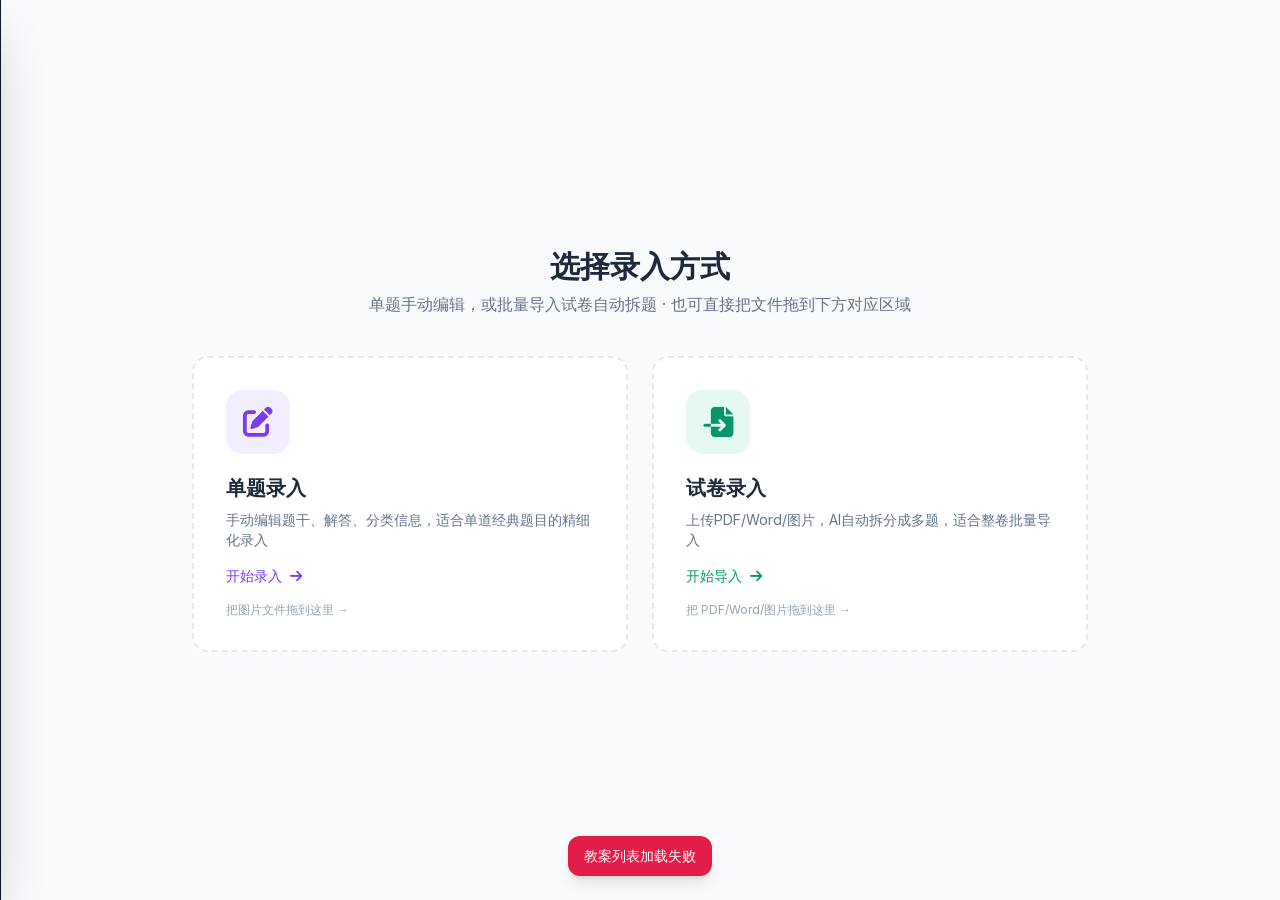
==== static/index.html @ 38f22ccc "feat(讲义): 多节合并讲义——勾选多个小节串成一本，预览与 PDF 同一口径 一节一讲义不够用：整章要印一本发下去。preview/export 载荷新增 sections （按勾选顺序串联），" ====
<!DOCTYPE html>
<html lang="zh-CN">
<head>
    <meta charset="UTF-8">
    <meta name="viewport" content="width=device-width, initial-scale=1.0">
    <title>MathBank</title>
    <link rel="icon" type="image/svg+xml" href="/favicon.svg">
    <link rel="icon" type="image/png" sizes="256x256" href="/static/favicon.png">
    <link rel="icon" type="image/x-icon" href="/favicon.ico">
    <link rel="shortcut icon" href="/favicon.ico">
    <link rel="apple-touch-icon" sizes="180x180" href="/apple-touch-icon.png">
    <link rel="mask-icon" href="/favicon.svg" color="#F59E0B">
    
    <!-- Tailwind CSS -->
    <script src="/static/lib/tailwind/tailwind.min.js"></script>
    <script>
        // Prevent theme and workspace flash
        (function() {
            const savedTheme = localStorage.getItem('theme-color') || 'violet';
            const savedDarkMode = localStorage.getItem('dark-mode') === 'true';
            document.documentElement.classList.add(`theme-${savedTheme}`);
            if (savedDarkMode) {
                document.documentElement.classList.add('dark');
            }

            try {
                var curId = window.__serverInstanceId || '';
                var savedId = localStorage.getItem('mathbank_server_instance_id') || '';
                var savedWs = localStorage.getItem('mathbank_active_workspace') || 'bank';
                if (curId && savedId === curId && savedWs === 'paper') {
                    document.documentElement.classList.add('init-ws-paper');
                    window.__initWsIsPaper = true;
                }
            } catch(e) {}
        })();

        tailwind.config = {
            theme: {
                extend: {
                    colors: {
                        brand: {
                            50: 'rgba(var(--brand-50-rgb), <alpha-value>)',
                            100: 'rgba(var(--brand-100-rgb), <alpha-value>)',
                            200: 'rgba(var(--brand-200-rgb), <alpha-value>)',
                            400: 'rgba(var(--brand-400-rgb), <alpha-value>)',
                            500: 'rgba(var(--brand-500-rgb), <alpha-value>)',
                            600: 'rgba(var(--brand-600-rgb), <alpha-value>)',
                            700: 'rgba(var(--brand-700-rgb), <alpha-value>)',
                            900: 'rgba(var(--brand-900-rgb), <alpha-value>)',
                        }
                    },
                    fontFamily: {
                        sans: [
                            'Inter', 'Outfit',
                            '-apple-system', 'BlinkMacSystemFont', '"SF Pro Text"', '"PingFang SC"', '"Hiragino Sans GB"',
                            '"Segoe UI"', '"Microsoft YaHei"', '"微软雅黑"',
                            'Roboto', 'Helvetica Neue', 'Arial', 'sans-serif'
                        ],
                    }
                }
            }
        }
    </script>
    
    <!-- FontAwesome Icons -->
    <link rel="stylesheet" href="/static/lib/font-awesome/css/all.min.css">
    
    <!-- KaTeX CSS & JS -->
    <link rel="stylesheet" href="/static/lib/katex/katex.min.css">
    <script src="/static/lib/katex/katex.min.js"></script>
    <script src="/static/lib/katex/contrib/auto-render.min.js"></script>
    
    <!-- Marked.js for Markdown -->
    <script src="/static/lib/marked/marked.min.js"></script>
    <!-- DOMPurify for XSS Protection -->
    <script src="/static/lib/dompurify/purify.min.js"></script>

    <link rel="stylesheet" href="/static/css/app.css">
</head>
<body class="h-screen overflow-hidden text-slate-800 font-sans antialiased flex flex-col">

<!-- 悬浮 Logo：不随导航栏隐藏，半透明悬浮在左上角 -->
<div id="navHoverHotzone"></div>
<div id="floatingLogo" onclick="toggleGlobalNav()" title="点击折叠/展开导航栏" class="fixed top-3 left-3 z-[60] cursor-pointer px-3 py-1.5 rounded-lg text-white font-bold text-sm tracking-wide select-none" style="background: rgba(15,23,42,0.85); backdrop-filter: blur(8px); box-shadow: 0 2px 8px rgba(0,0,0,0.2);">MT-Blaze</div>

<!-- 左侧导航栏 -->
<div id="globalNav" class="fixed left-0 top-0 h-full bg-slate-900 dark:bg-slate-950 flex flex-col z-50 border-r border-slate-800">
    <!-- Logo 占位（悬浮按钮始终在，这里留空避免内容顶上去） -->
    <div class="nav-header p-2.5 border-b border-slate-800 flex items-center">
        <div class="text-white font-bold text-sm tracking-wide select-none opacity-0">MT-Blaze</div>
    </div>

    <!-- 工作台 -->
    <div class="px-3 py-3 flex-1 overflow-y-auto">
        <div class="section-label text-[10px] uppercase tracking-wider px-2 mb-2 font-semibold">工作台</div>
        <button onclick="selectWorkspace('bankList', '本地题库')" id="nav-bankList" title="本地题库" class="nav-item nav-link w-full flex items-center gap-3 px-3 py-2.5 rounded-lg text-sm text-slate-300 hover:bg-slate-800 hover:text-white transition-colors mb-1">
            <i class="fa-solid fa-database w-5 text-center"></i><span class="nav-label">本地题库</span>
        </button>
        <button onclick="selectWorkspace('entry', '录题')" id="nav-entry" title="录题" class="nav-item nav-link w-full flex items-center gap-3 px-3 py-2.5 rounded-lg text-sm text-slate-300 hover:bg-slate-800 hover:text-white transition-colors mb-1">
            <i class="fa-solid fa-pen-to-square w-5 text-center"></i><span class="nav-label">录题</span>
        </button>
        <button onclick="selectWorkspace('drafts', '草稿箱')" id="nav-drafts" title="草稿箱" class="nav-item nav-link w-full flex items-center gap-3 px-3 py-2.5 rounded-lg text-sm text-slate-300 hover:bg-slate-800 hover:text-white transition-colors mb-1">
            <i class="fa-solid fa-box-archive w-5 text-center"></i><span class="nav-label">草稿箱</span>
        </button>
        <button onclick="selectWorkspace('paper', '组卷排版工作台')" id="nav-paper" title="组卷排版" class="nav-item nav-link w-full flex items-center gap-3 px-3 py-2.5 rounded-lg text-sm text-slate-300 hover:bg-slate-800 hover:text-white transition-colors mb-1">
            <i class="fa-solid fa-file-lines w-5 text-center"></i><span class="nav-label">组卷排版</span>
        </button>
        <button onclick="selectWorkspace('lesson', '教案管理工作台')" id="nav-lesson" title="教案管理" class="nav-item nav-link w-full flex items-center gap-3 px-3 py-2.5 rounded-lg text-sm text-slate-300 hover:bg-slate-800 hover:text-white transition-colors mb-1">
            <i class="fa-solid fa-book-open w-5 text-center"></i><span class="nav-label">教案管理</span>
        </button>
        <button onclick="selectWorkspace('lecture', '讲义工作台')" id="nav-lecture" title="讲义" class="nav-item nav-link w-full flex items-center gap-3 px-3 py-2.5 rounded-lg text-sm text-slate-300 hover:bg-slate-800 hover:text-white transition-colors mb-1">
            <i class="fa-solid fa-chalkboard-user w-5 text-center"></i><span class="nav-label">讲义</span>
        </button>

        <div class="section-label text-[10px] uppercase tracking-wider px-2 mb-2 mt-4 font-semibold">工具</div>
        <button onclick="openStatsModal()" title="数据统计" class="nav-link w-full flex items-center gap-3 px-3 py-2.5 rounded-lg text-sm text-slate-300 hover:bg-slate-800 hover:text-white transition-colors mb-1">
            <i class="fa-solid fa-chart-pie w-5 text-center"></i><span class="nav-label">数据统计</span>
        </button>
        <button onclick="openScanDuplicatesModal()" title="全库查重" class="nav-link w-full flex items-center gap-3 px-3 py-2.5 rounded-lg text-sm text-slate-300 hover:bg-slate-800 hover:text-white transition-colors mb-1">
            <i class="fa-solid fa-copy w-5 text-center"></i><span class="nav-label">全库查重</span>
        </button>
        <button onclick="openImportBatchesModal()" title="导入批次 · 回滚" class="nav-link w-full flex items-center gap-3 px-3 py-2.5 rounded-lg text-sm text-slate-300 hover:bg-slate-800 hover:text-white transition-colors mb-1">
            <i class="fa-solid fa-clock-rotate-left w-5 text-center"></i><span class="nav-label">导入批次</span>
        </button>
        <button onclick="openBlueprintModal()" title="双向细目表 · 挑题" class="nav-link w-full flex items-center gap-3 px-3 py-2.5 rounded-lg text-sm text-slate-300 hover:bg-slate-800 hover:text-white transition-colors mb-1">
            <i class="fa-solid fa-table-list w-5 text-center"></i><span class="nav-label">细目表挑题</span>
        </button>
        <button onclick="openSettingsModal()" title="系统设置" class="nav-link w-full flex items-center gap-3 px-3 py-2.5 rounded-lg text-sm text-slate-300 hover:bg-slate-800 hover:text-white transition-colors mb-1">
            <i class="fa-solid fa-gear w-5 text-center"></i><span class="nav-label">系统设置</span>
        </button>
    </div>

    <!-- 底部：主题 + 状态 + 关闭 -->
    <div class="nav-bottom px-3 py-3 border-t border-slate-800 space-y-2">
        <!-- 解析日志：用户要求放入左侧导航栏底部红色区域 -->
        <div id="importLogPanel" class="hidden flex-col rounded-xl border border-slate-700 bg-slate-800/80 overflow-hidden">
            <button onclick="toggleImportLogPanel()" title="展开/收起解析日志" class="w-full flex items-center justify-between px-2.5 py-2 text-xs text-slate-300 hover:bg-slate-700 transition-colors">
                <span class="flex items-center gap-1.5">
                    <i class="fa-solid fa-terminal text-brand-400 text-[10px]"></i>
                    <span class="nav-label">解析日志</span>
                </span>
                <i id="importLogPanelChevron" class="fa-solid fa-chevron-up text-[9px] text-slate-500 nav-chevron transition-transform"></i>
            </button>
            <div id="importLogsConsole" class="flex-1 min-h-0 max-h-40 px-2.5 py-2 text-left font-mono text-xs text-slate-300 overflow-y-auto select-none border-t border-slate-700/50" role="log" aria-live="polite" aria-label="试卷拆解进度日志">
                <div>[SYSTEM] 准备就绪，等待上传图片...</div>
            </div>
        </div>

        <!-- 主题切换 -->
        <div class="relative">
            <button onclick="toggleNavTheme(event)" title="主题颜色" class="nav-link w-full flex items-center gap-3 px-3 py-2 rounded-lg text-xs text-slate-400 hover:bg-slate-800 hover:text-slate-200 transition-colors">
                <i class="fa-solid fa-palette w-5 text-center"></i>
                <span class="nav-label text-slate-300">主题颜色</span>
                <i class="fa-solid fa-chevron-down text-[9px] ml-auto nav-chevron"></i>
            </button>
            <div id="navThemeMenu" class="absolute left-3 right-3 bottom-full mb-1 bg-slate-900 border border-slate-600 rounded-xl shadow-xl py-1 hidden z-50">
                <button onclick="selectTheme('obsidian')" class="w-full flex items-center gap-2 px-3 py-2 text-xs text-slate-200 hover:bg-slate-700 transition-colors"><span class="w-2.5 h-2.5 rounded-full bg-[#0f172a] border border-slate-400"></span>曜石黑</button>
                <button onclick="selectTheme('violet')" class="w-full flex items-center gap-2 px-3 py-2 text-xs text-slate-200 hover:bg-slate-700 transition-colors"><span class="w-2.5 h-2.5 rounded-full bg-[#8b5cf6]"></span>罗兰紫</button>
                <button onclick="selectTheme('ocean')" class="w-full flex items-center gap-2 px-3 py-2 text-xs text-slate-200 hover:bg-slate-700 transition-colors"><span class="w-2.5 h-2.5 rounded-full bg-[#0ea5e9]"></span>深海蓝</button>
                <button onclick="selectTheme('emerald')" class="w-full flex items-center gap-2 px-3 py-2 text-xs text-slate-200 hover:bg-slate-700 transition-colors"><span class="w-2.5 h-2.5 rounded-full bg-[#10b981]"></span>翡翠绿</button>
                <button onclick="selectTheme('amber')" class="w-full flex items-center gap-2 px-3 py-2 text-xs text-slate-200 hover:bg-slate-700 transition-colors"><span class="w-2.5 h-2.5 rounded-full bg-[#f97316]"></span>日落橙</button>
                <button onclick="selectTheme('crimson')" class="w-full flex items-center gap-2 px-3 py-2 text-xs text-slate-200 hover:bg-slate-700 transition-colors"><span class="w-2.5 h-2.5 rounded-full bg-[#f43f5e]"></span>玫瑰红</button>
            </div>
        </div>
        <!-- 夜间模式 -->
        <button onclick="toggleDarkMode()" title="夜间模式" class="nav-link w-full flex items-center gap-3 px-3 py-2 rounded-lg text-xs text-slate-400 hover:bg-slate-800 hover:text-slate-200 transition-colors">
            <i class="fa-solid fa-moon w-5 text-center"></i><span class="nav-label">夜间模式</span>
        </button>
        <!-- 状态 -->
        <div class="flex items-center gap-2 px-3 py-2">
            <span class="h-2 w-2 rounded-full bg-green-500 animate-pulse"></span>
            <span class="status-text nav-label text-xs">题库就绪</span>
        </div>
        <!-- 关闭 -->
        <button onclick="confirmShutdown()" title="关闭题库" class="nav-link w-full flex items-center gap-3 px-3 py-2.5 rounded-lg text-sm text-red-400 hover:bg-red-900/30 hover:text-red-300 transition-colors">
            <i class="fa-solid fa-power-off w-5 text-center"></i><span class="nav-label">关闭题库</span>
        </button>
    </div>
</div>
<style>
    body { padding-left: 180px; transition: padding-left .2s ease; }
    body.nav-collapsed { padding-left: 0; }
    #globalNav { width: 160px; transition: width .2s ease, opacity .2s ease; }
    #globalNav.collapsed { width: 0; overflow: hidden; border-right-color: transparent; }
    /* MT-Blaze 悬浮按钮：默认隐藏，鼠标移到左上角热区才浮现 */
    #floatingLogo { opacity: 0; transition: opacity .25s ease; }
    #navHoverHotzone {
        position: fixed; left: 0; top: 0; width: 80px; height: 60px; z-index: 59;
        background: transparent;
    }
    #navHoverHotzone:hover ~ #floatingLogo,
    #floatingLogo:hover { opacity: 1; }
    /* 导航栏展开时，MT-Blaze 一直显示在左上角 */
    body:not(.nav-collapsed) #floatingLogo { opacity: 1; }

    /* 完全隐藏后贴左边缘的展开按钮 */
    #globalNavShowButton {
        position: fixed; left: 0; top: 50%; transform: translateY(-50%);
        width: 14px; height: 56px; z-index: 49;
        background: #1e293b; color: #cbd5e1;
        border: 1px solid #334155; border-left: none;
        border-radius: 0 8px 8px 0;
        display: none; align-items: center; justify-content: center;
        cursor: pointer; transition: width .15s ease, color .15s ease;
    }
    #globalNavShowButton:hover { width: 20px; color: #fff; }
    body.nav-collapsed #globalNavShowButton { display: flex; }

    #globalNav .nav-item {
        color: #cbd5e1;
    }
    #globalNav .nav-item:hover {
        color: #f1f5f9;
        background-color: rgba(255,255,255,0.08);
    }
    #globalNav .nav-item.active {
        background-color: rgba(59,130,246,0.25);
        color: white;
    }
    #globalNav .nav-item.active i {
        color: #60a5fa;
    }
    #globalNav .section-label {
        color: #64748b;
    }
    #globalNav .status-text {
        color: #94a3b8;
    }

    /* 折叠（图标栏）状态 */
    #globalNav.collapsed .brand-text,
    #globalNav.collapsed .section-label,
    #globalNav.collapsed .nav-label,
    #globalNav.collapsed .nav-chevron { display: none; }
    #globalNav.collapsed .nav-header { justify-content: center; }
    #globalNav.collapsed .nav-header > button:first-child { flex: none; }
    #globalNav.collapsed .nav-link { justify-content: center; padding-left: 0; padding-right: 0; }
    #globalNav.collapsed .nav-bottom { padding-left: .5rem; padding-right: .5rem; }
    #globalNav.collapsed #navThemeMenu { left: auto; right: 0; width: 10rem; }
</style>
<script>
    function toggleGlobalNav(){
        var nav = document.getElementById('globalNav');
        if(!nav) return;
        var collapsed = nav.classList.toggle('collapsed');
        document.body.classList.toggle('nav-collapsed', collapsed);
        var ic = document.querySelector('#globalNavToggle i');
        if(ic){ ic.className = 'fa-solid ' + (collapsed ? 'fa-angles-right' : 'fa-angles-left') + ' text-sm'; }
        try { localStorage.setItem('mb_nav_collapsed', collapsed ? '1' : '0'); } catch(e){}
        try { syncMetaFullWidth(); } catch(e2){}
    }
    (function initNav(){
        try {
            var pref = localStorage.getItem('mb_nav_collapsed');
            if(pref !== '0'){
                var nav = document.getElementById('globalNav');
                if(nav){
                    nav.classList.add('collapsed');
                    document.body.classList.add('nav-collapsed');
                    var ic = document.querySelector('#globalNavToggle i');
                    if(ic){ ic.className = 'fa-solid fa-angles-right text-sm'; }
                }
            }
        } catch(e){}
        try { syncMetaFullWidth(); } catch(e2){}
    })();
    // 元数据全宽行：按导航栏展开/收起状态动态测量，保证不与导航重叠、不溢出视口
    function syncMetaFullWidth(){
        var meta = document.querySelector('#editorSection .w-full[style*="--mb-nav-w"]');
        if(!meta) return;
        var parent = meta.parentElement;
        if(!parent) return;
        try {
            var pr = parent.getBoundingClientRect();
            var nav = document.getElementById('globalNav');
            var navW = nav ? nav.getBoundingClientRect().width : 0;
            var vw = window.innerWidth;
            meta.style.marginLeft = (navW - pr.left) + 'px';
            meta.style.width = (vw - navW) + 'px';
        } catch(e3){}
    }
    window.syncMetaFullWidth = syncMetaFullWidth;
    window.addEventListener('resize', function(){ try { window.syncMetaFullWidth && window.syncMetaFullWidth(); } catch(e4){} });
    // 默认进入录题界面
    document.addEventListener('DOMContentLoaded', function(){
        if(window.selectWorkspace){ window.selectWorkspace('entry', '录题'); }
        // 录题入口拖放支持
        setTimeout(initEntryDropzones, 100);
    });
    function initEntryDropzones(){
        var dzS = document.getElementById('dropZoneSingle');
        var dzP = document.getElementById('dropZonePaper');
        if(!dzS || !dzP) return;
        function prevent(e){ e.preventDefault(); e.stopPropagation(); }
        [dzS, dzP].forEach(function(dz, idx){
            dz.addEventListener('dragenter', function(e){ prevent(e); dz.classList.add('border-brand-500','bg-brand-50/30'); });
            dz.addEventListener('dragover', function(e){ prevent(e); });
            dz.addEventListener('dragleave', function(e){ prevent(e); dz.classList.remove('border-brand-500','bg-brand-50/30'); });
            dz.addEventListener('drop', function(e){
                prevent(e);
                dz.classList.remove('border-brand-500','bg-brand-50/30');
                var files = e.dataTransfer && e.dataTransfer.files;
                if(!files || !files.length) return;
                if(idx === 0){
                    // 单题录入：跳编辑器，把第一张图交给 OCR
                    if(window.enterSingleQuestion) window.enterSingleQuestion();
                    var imgFile = null;
                    for(var i=0;i<files.length;i++){
                        if(files[i].type.indexOf('image/')===0){ imgFile = files[i]; break; }
                    }
                    if(imgFile && typeof window.handleDroppedImageForOCR === 'function'){
                        setTimeout(function(){ window.handleDroppedImageForOCR(imgFile); }, 400);
                    }
                } else {
                    // 试卷录入：跳试卷导入界面，调 handleTexFileSelect
                    if(window.enterPaperImport) window.enterPaperImport();
                    var f = files[0];
                    setTimeout(function(){
                        if(typeof window.handleTexFileSelect === 'function'){
                            window.handleTexFileSelect(f);
                        } else if(typeof handleTexFileSelect === 'function'){
                            handleTexFileSelect(f);
                        }
                    }, 400);
                }
            });
        });
    }
</script>





    <!-- Header / Navbar - Apple Glass Style -->
    <header class="glass-panel sticky top-0 z-40 w-full h-16 flex items-center justify-between px-6 hidden">
        <div class="flex items-center space-x-3">
            <!-- 1. Absolute Top-Left Anchor: Logo & Title -->
            <div id="appLogoMark" class="h-10 w-10 rounded-xl overflow-hidden shadow-sm shrink-0 flex items-center justify-center">
                <img src="/static/favicon.png" alt="MathBank Logo" class="w-full h-full object-cover">
            </div>
            <div class="relative" id="workspaceDropdownContainer">
                <div onclick="toggleWorkspaceDropdown(event)" onkeydown="if(event.key==='Enter'||event.key===' '){event.preventDefault();toggleWorkspaceDropdown(event)}" id="workspaceDropdownBtn" role="button" tabindex="0" aria-label="切换工作台" aria-haspopup="menu" aria-expanded="false" class="group cursor-pointer rounded-xl px-2 py-1 -mx-2 hover:bg-slate-200/50 dark:hover:bg-slate-800/60 active:scale-95 transition-all" title="点击切换工作台">
                    <span class="font-semibold text-lg tracking-tight font-['Outfit'] brand-title block">MathBank</span>
                    <div class="flex items-center space-x-1 -mt-1">
                        <span id="currentWorkspaceName" class="text-sm font-medium text-slate-700 dark:text-slate-200">题库研讨工作台</span>
                        <i class="fa-solid fa-chevron-down text-[9px] text-slate-400 group-hover:text-slate-600 dark:group-hover:text-slate-300 transition-transform duration-200" id="workspaceDropdownArrow"></i>
                    </div>
                </div>
                <!-- Workspace Dropdown Menu -->
                <div id="workspaceDropdownMenu" role="menu" class="glass-dropdown absolute left-0 mt-2 w-52 py-1.5 rounded-2xl border border-slate-200/70 bg-white/95 backdrop-blur-xl shadow-xl transition-all duration-200 scale-90 opacity-0 pointer-events-none origin-top-left z-50">
                    <button onclick="selectWorkspace('bank', '题库研讨工作台')" class="glass-dropdown-item w-full px-3.5 py-2.5 text-xs text-left flex items-center justify-between font-medium rounded-xl" id="ws-btn-bank">
                        <span>题库研讨工作台</span>
                        <i class="fa-solid fa-check text-[10px] text-brand-600 dark:text-brand-500" id="ws-check-bank"></i>
                    </button>
                    <button onclick="selectWorkspace('paper', '组卷排版工作台')" class="glass-dropdown-item w-full px-3.5 py-2.5 text-xs text-left flex items-center justify-between rounded-xl" id="ws-btn-paper">
                        <span>组卷排版工作台</span>
                        <i class="fa-solid fa-check text-[10px] text-brand-600 dark:text-brand-500 hidden" id="ws-check-paper"></i>
                    </button>
                    <button onclick="selectWorkspace('lesson', '教案管理工作台')" class="glass-dropdown-item w-full px-3.5 py-2.5 text-xs text-left flex items-center justify-between rounded-xl" id="ws-btn-lesson">
                        <span>教案管理工作台</span>
                        <i class="fa-solid fa-check text-[10px] text-brand-600 dark:text-brand-500 hidden" id="ws-check-lesson"></i>
                    </button>
                </div>
            </div>

            <!-- 2. Sidebar Toggle Button (Placed right after Title) -->
            <button onclick="toggleSidebarCollapse()" id="toggleSidebarBtn" aria-label="收起或展开左侧题库栏" class="ml-2 p-2 rounded-xl text-slate-500 hover:text-brand-600 hover:bg-slate-100/60 active:scale-95 transition-all focus:outline-none dark:text-slate-300 dark:hover:bg-slate-800/60 border border-slate-200/50 dark:border-slate-700/50" title="收起左侧题库栏">
                <i class="fa-solid fa-angles-left text-xs transition-transform duration-200" id="toggleSidebarIcon"></i>
            </button>
        </div>

        <div class="flex items-center space-x-4">
            <!-- Connection Status -->
            <div id="apiStatusIndicator" class="flex items-center space-x-1.5 px-3 py-1.5 rounded-full text-xs font-medium bg-slate-100 text-slate-600">
                <span class="h-2 w-2 rounded-full bg-slate-400"></span>
                <span>检测配置...</span>
            </div>

            <!-- Theme Toggle and Palette Controls (Dropdown Style) -->
            <div class="flex items-center space-x-2 bg-slate-100/60 p-1.5 rounded-xl border border-slate-200/50 relative dark:bg-slate-800/40 dark:border-slate-700/50">
                <!-- Dropdown Trigger -->
                <div class="relative" id="themeDropdownContainer">
                    <button onclick="toggleThemeDropdown(event)" id="themeDropdownBtn" aria-label="切换主题配色" aria-haspopup="menu" aria-expanded="false" class="flex items-center space-x-1.5 px-2.5 py-1 rounded-lg text-xs font-semibold text-slate-600 hover:bg-white/60 active:scale-95 transition-all focus:outline-none dark:text-slate-200 dark:hover:bg-slate-700/40" title="切换主题配色">
                        <span id="currentThemeDot" class="w-3.5 h-3.5 rounded-full bg-[#8b5cf6] border border-white"></span>
                        <span id="currentThemeName">罗兰紫</span>
                        <i class="fa-solid fa-chevron-down text-[9px] text-slate-400 transition-transform duration-200" id="themeDropdownArrow"></i>
                    </button>
                    <!-- Dropdown Menu -->
                    <div id="themeDropdownMenu" role="menu" class="glass-dropdown absolute left-0 mt-2.5 w-36 py-1.5 rounded-2xl border border-slate-200/70 bg-white/95 backdrop-blur-xl shadow-xl transition-all duration-200 scale-90 opacity-0 pointer-events-none origin-top-left z-50">
                        <button onclick="selectTheme('obsidian')" class="glass-dropdown-item w-full px-3.5 py-2 text-xs text-left flex items-center space-x-2 rounded-xl">
                            <span class="w-2.5 h-2.5 rounded-full bg-[#0f172a] shrink-0 border border-slate-400/40"></span>
                            <span>曜石黑</span>
                            <i class="fa-solid fa-check text-[9px] text-brand-600 dark:text-brand-500 ml-auto hidden" id="check-obsidian"></i>
                        </button>
                        <button onclick="selectTheme('violet')" class="glass-dropdown-item w-full px-3.5 py-2 text-xs text-left flex items-center space-x-2 rounded-xl">
                            <span class="w-2.5 h-2.5 rounded-full bg-[#8b5cf6] shrink-0"></span>
                            <span>罗兰紫</span>
                            <i class="fa-solid fa-check text-[9px] text-brand-600 dark:text-brand-500 ml-auto hidden" id="check-violet"></i>
                        </button>
                        <button onclick="selectTheme('ocean')" class="glass-dropdown-item w-full px-3.5 py-2 text-xs text-left flex items-center space-x-2 rounded-xl">
                            <span class="w-2.5 h-2.5 rounded-full bg-[#0ea5e9] shrink-0"></span>
                            <span>深海蓝</span>
                            <i class="fa-solid fa-check text-[9px] text-brand-600 dark:text-brand-500 ml-auto hidden" id="check-ocean"></i>
                        </button>
                        <button onclick="selectTheme('emerald')" class="glass-dropdown-item w-full px-3.5 py-2 text-xs text-left flex items-center space-x-2 rounded-xl">
                            <span class="w-2.5 h-2.5 rounded-full bg-[#10b981] shrink-0"></span>
                            <span>翡翠绿</span>
                            <i class="fa-solid fa-check text-[9px] text-brand-600 dark:text-brand-500 ml-auto hidden" id="check-emerald"></i>
                        </button>
                        <button onclick="selectTheme('amber')" class="glass-dropdown-item w-full px-3.5 py-2 text-xs text-left flex items-center space-x-2 rounded-xl">
                            <span class="w-2.5 h-2.5 rounded-full bg-[#f59e0b] shrink-0"></span>
                            <span>琥珀橙</span>
                            <i class="fa-solid fa-check text-[9px] text-brand-600 dark:text-brand-500 ml-auto hidden" id="check-amber"></i>
                        </button>
                        <button onclick="selectTheme('crimson')" class="glass-dropdown-item w-full px-3.5 py-2 text-xs text-left flex items-center space-x-2 rounded-xl">
                            <span class="w-2.5 h-2.5 rounded-full bg-[#f43f5e] shrink-0"></span>
                            <span>玫瑰红</span>
                            <i class="fa-solid fa-check text-[9px] text-brand-600 dark:text-brand-500 ml-auto hidden" id="check-crimson"></i>
                        </button>
                    </div>
                </div>
                <div class="h-3.5 w-[1px] bg-slate-300/60 mx-1 dark:bg-slate-600/50"></div>
                <!-- Dark Mode Toggle -->
                <button onclick="toggleDarkMode()" id="darkModeBtn" aria-label="切换夜间模式" class="p-0.5 text-slate-500 hover:text-brand-600 hover:scale-110 active:scale-95 transition-all focus:outline-none flex items-center justify-center rounded-lg dark:text-slate-300 dark:hover:text-brand-500" title="切换夜间模式">
                    <i class="fa-solid fa-moon text-xs"></i>
                </button>
            </div>


            <!-- Statistics Button - Apple Glass Style -->
            <button onclick="openStatsModal()" id="statsOpenBtn" aria-label="打开题库数据统计" class="glass-btn flex items-center space-x-2 px-4 py-2 rounded-xl text-xs font-semibold text-brand-600">
                <i class="fa-solid fa-chart-pie text-brand-500"></i>
                <span>数据统计</span>
            </button>

            <!-- Full-bank Duplicate Scan Button - Apple Glass Style -->
            <button onclick="openScanDuplicatesModal()" id="scanDuplicatesOpenBtn" aria-label="打开全库查重" class="glass-btn flex items-center space-x-2 px-4 py-2 rounded-xl text-xs font-semibold text-brand-600" title="扫描全库，找出重复与近似题目">
                <i class="fa-solid fa-fingerprint text-brand-500"></i>
                <span>全库查重</span>
            </button>

            <!-- Settings Button - Apple Glass Style -->
            <button onclick="openSettingsModal()" aria-label="打开系统设置" class="glass-btn relative flex items-center space-x-2 px-4 py-2 rounded-xl text-xs font-medium text-slate-600">
                <i class="fa-solid fa-gear"></i>
                <span>设置</span>
                <!-- Update Notification Badge (hidden by default) -->
                <span id="updateBadge" class="absolute -top-1 -right-1 flex h-3 w-3 hidden" title="发现新版本，点击查看">
                    <span class="animate-ping absolute inline-flex h-full w-full rounded-full bg-red-400 opacity-75"></span>
                    <span class="relative inline-flex rounded-full h-3 w-3 bg-red-500 border-2 border-white dark:border-slate-800"></span>
                </span>
            </button>

            <!-- Shutdown Button - Apple Glass Danger Style -->
            <button onclick="confirmShutdown()" aria-label="安全关闭题库" class="glass-btn-danger flex items-center space-x-2 px-4 py-2 rounded-xl text-xs font-semibold" title="安全关闭本地题库后端服务">
                <i class="fa-solid fa-power-off"></i>
                <span>关闭题库</span>
            </button>
        </div>
    </header>

    <!-- Main Content Container -->
    <main class="flex-1 flex overflow-hidden h-[calc(100vh-4rem)]">
        
        <!-- Workspace 1: Bank研讨工作台 (3-Column Layout) -->
        
<!-- 录题入口工作台（选择单题/试卷录入） -->
<div id="entryWorkspace" class="hidden w-full h-full overflow-hidden bg-slate-50 dark:bg-slate-900">
    <div class="w-full h-full flex items-center justify-center p-8">
        <div class="max-w-4xl w-full">
            <div class="text-center mb-10">
                <h1 class="text-3xl font-bold text-slate-800 dark:text-white mb-2">选择录入方式</h1>
                <p class="text-slate-500 dark:text-slate-400">单题手动编辑，或批量导入试卷自动拆题 · 也可直接把文件拖到下方对应区域</p>
            </div>
            <div class="grid grid-cols-2 gap-6">
                <!-- 单题录入卡片 -->
                <div id="dropZoneSingle" onclick="enterSingleQuestion()"
                     class="group cursor-pointer bg-white dark:bg-slate-800 rounded-2xl border-2 border-dashed border-slate-200 dark:border-slate-700 p-8 hover:border-brand-500 dark:hover:border-brand-400 hover:shadow-xl transition-all duration-300">
                    <div class="w-16 h-16 rounded-2xl bg-brand-500/10 flex items-center justify-center mb-5 group-hover:bg-brand-500/20 transition-colors">
                        <i class="fa-solid fa-pen-to-square text-3xl text-brand-600 dark:text-brand-400"></i>
                    </div>
                    <h3 class="text-xl font-bold text-slate-800 dark:text-white mb-2">单题录入</h3>
                    <p class="text-sm text-slate-500 dark:text-slate-400 mb-4">手动编辑题干、解答、分类信息，适合单道经典题目的精细化录入</p>
                    <div class="flex items-center text-brand-600 dark:text-brand-400 text-sm font-medium">
                        <span>开始录入</span>
                        <i class="fa-solid fa-arrow-right ml-2 group-hover:translate-x-1 transition-transform"></i>
                    </div>
                    <p class="mt-4 text-xs text-slate-400">把图片文件拖到这里 →</p>
                </div>
                <!-- 试卷录入卡片 -->
                <div id="dropZonePaper" onclick="enterPaperImport()"
                     class="group cursor-pointer bg-white dark:bg-slate-800 rounded-2xl border-2 border-dashed border-slate-200 dark:border-slate-700 p-8 hover:border-emerald-500 dark:hover:border-emerald-400 hover:shadow-xl transition-all duration-300">
                    <div class="w-16 h-16 rounded-2xl bg-emerald-500/10 flex items-center justify-center mb-5 group-hover:bg-emerald-500/20 transition-colors">
                        <i class="fa-solid fa-file-import text-3xl text-emerald-600 dark:text-emerald-400"></i>
                    </div>
                    <h3 class="text-xl font-bold text-slate-800 dark:text-white mb-2">试卷录入</h3>
                    <p class="text-sm text-slate-500 dark:text-slate-400 mb-4">上传PDF/Word/图片，AI自动拆分成多题，适合整卷批量导入</p>
                    <div class="flex items-center text-emerald-600 dark:text-emerald-400 text-sm font-medium">
                        <span>开始导入</span>
                        <i class="fa-solid fa-arrow-right ml-2 group-hover:translate-x-1 transition-transform"></i>
                    </div>
                    <p class="mt-4 text-xs text-slate-400">把 PDF/Word/图片拖到这里 →</p>
                </div>
            </div>
        </div>
    </div>
</div>

<!-- 试卷导入工作台（独立界面） -->
<div id="paperImportWorkspace" class="hidden w-full h-full overflow-hidden bg-slate-50 dark:bg-slate-900">
    <div class="w-full h-full flex flex-col">
        <!-- 工作台内容区 -->
        <div id="paperImportContent" class="flex-1 overflow-hidden">
        <!-- LATEX BATCH IMPORT MODAL - Apple Glass Style -->
        <div id="latexImportModal" role="region" aria-label="试卷导入工作区" class="w-full h-full flex flex-col">
            <div class="w-full h-full flex flex-col overflow-hidden">
                <!-- Modal Content (Split Pane) -->
                <div id="latexImportModalContent" class="flex-1 flex overflow-hidden h-full relative">
                    <!-- 折叠/展开左栏按钮（贴左栏右边缘，始终可见） -->
                    <button id="toggleImportInputPane" onclick="toggleImportInputPane()" class="absolute top-3 z-30 w-5 h-12 flex items-center justify-center bg-white dark:bg-slate-800 border border-slate-200 dark:border-slate-600 rounded-r-lg text-slate-400 hover:text-brand-600 hover:border-brand-400 shadow-sm transition-all" title="折叠/展开左侧输入面板" style="left: 360px;">
                        <i class="fa-solid fa-angles-left text-[10px]"></i>
                    </button>
                    <!-- Left Pane: Inputs (LaTeX and Images) -->
                    <div id="importInputPane" class="w-[360px] shrink-0 border-r border-slate-200 p-3 overflow-y-auto space-y-2.5 bg-white/50 flex flex-col">
                        <!-- 小工具栏（原标题栏按钮挪入） -->
                        <div class="flex items-center justify-between gap-1.5 shrink-0 pb-1">
                            <button onclick="window.selectWorkspace && window.selectWorkspace('entry', '录题入口')" class="glass-btn w-7 h-7 flex items-center justify-center rounded-lg text-slate-500 hover:text-slate-700 transition-all" title="返回录题入口">
                                <i class="fa-solid fa-arrow-left text-xs"></i>
                            </button>
                            <span class="text-[11px] font-bold text-slate-600 dark:text-slate-300 flex-1 text-center">试卷智能导入</span>
                            <button onclick="confirmClearAllParsed()" class="w-7 h-7 flex items-center justify-center rounded-lg bg-slate-100 hover:bg-rose-50 hover:text-rose-600 text-slate-500 border border-slate-200 hover:border-rose-200 transition-all" title="清空重置">
                                <i class="fa-solid fa-rotate-left text-xs"></i>
                            </button>
                        </div>
                        <!-- Step 1: Title & unified metadata -->
                        <div class="space-y-1.5 shrink-0">
                            <div class="grid grid-cols-[1fr_auto] gap-1.5">
                                <input type="text" id="importPaperTitle" placeholder="试卷标题（可留空），如 XX中学2025-2026高一期中" title="留空时题目来源自动使用试卷文件名"
                                       class="w-full px-2.5 py-1.5 border border-slate-200 rounded-lg outline-none focus:border-brand-500 focus:ring-1 focus:ring-brand-500 transition-all text-xs">
                                <select id="importApplicableGrade" class="glass-select w-28 px-2 py-1.5 rounded-lg text-xs font-semibold" title="统一适用年级，应用到整批拆解出的题目，可留空">
                                    <option value="">留空（不设置）</option>
                                </select>
                            </div>
                            <div class="grid grid-cols-3 gap-1.5">
                                <div>
                                    <label class="block text-[10px] font-bold text-slate-500" for="importSrcYear">来源·年份</label>
                                    <input id="importSrcYear" type="text" list="dlSrcYears" placeholder="如 2026" class="w-full px-2 py-1.5 border border-slate-200 rounded-lg outline-none focus:border-brand-500 focus:ring-1 focus:ring-brand-500 transition-all text-xs">
                                </div>
                                <div>
                                    <label class="block text-[10px] font-bold text-slate-500" for="importSrcRegion">来源·学校/地区</label>
                                    <input id="importSrcRegion" type="text" list="dlSrcRegions" placeholder="如 哈三中" autocomplete="off" class="w-full px-2 py-1.5 border border-slate-200 rounded-lg outline-none focus:border-brand-500 focus:ring-1 focus:ring-brand-500 transition-all text-xs">
                                </div>
                                <div>
                                    <label class="block text-[10px] font-bold text-slate-500" for="importSrcSemester">来源·学期</label>
                                    <select id="importSrcSemester" class="w-full px-2 py-1.5 border border-slate-200 rounded-lg outline-none focus:border-brand-500 focus:ring-1 focus:ring-brand-500 transition-all text-xs bg-white">
                                        <option value="">不限</option>
                                        <option value="上">上学期</option>
                                        <option value="下">下学期</option>
                                    </select>
                                </div>
                            </div>
                            <div class="grid grid-cols-3 gap-1.5">
                                <div>
                                    <label class="block text-[10px] font-bold text-slate-500" for="importSrcExamType">来源·考试类型</label>
                                    <input id="importSrcExamType" type="text" list="dlSrcExamTypes" placeholder="如 期末" class="w-full px-2 py-1.5 border border-slate-200 rounded-lg outline-none focus:border-brand-500 focus:ring-1 focus:ring-brand-500 transition-all text-xs">
                                </div>
                                <div>
                                    <label class="block text-[10px] font-bold text-slate-500" for="importSrcProvince">来源·省份</label>
                                    <select id="importSrcProvince" class="w-full px-2 py-1.5 border border-slate-200 rounded-lg outline-none focus:border-brand-500 focus:ring-1 focus:ring-brand-500 transition-all text-xs bg-white">
                                        <option value="">不选（全国）</option>
                                    </select>
                                </div>
                                <div>
                                    <label class="block text-[10px] font-bold text-slate-500" for="importSrcCity">来源·城市</label>
                                    <select id="importSrcCity" class="w-full px-2 py-1.5 border border-slate-200 rounded-lg outline-none focus:border-brand-500 focus:ring-1 focus:ring-brand-500 transition-all text-xs bg-white">
                                        <option value="">不选</option>
                                    </select>
                                </div>
                            </div>
                        </div>
    
                        <!-- Step 2: LaTeX code drag & drop / text area -->
                        <div class="space-y-1 flex-1 flex flex-col min-h-[160px]">
                            <div id="texDropzone" class="border-2 border-dashed border-slate-200 hover:border-brand-500/80 rounded-lg p-2 text-center cursor-pointer transition-all duration-200 bg-white hover:bg-brand-50/20 flex items-center justify-center gap-2 shrink-0 mb-1">
                                <i class="fa-solid fa-file-lines text-slate-400" id="texFileIcon"></i>
                                <span class="text-xs text-slate-600 font-medium" id="texFileName">点击或拖放 .tex/.md/.pdf/.docx</span>
                            </div>
                            <input id="texFileInput" type="file" accept=".tex,.md,.markdown,.txt,.pdf,.docx,text/markdown,text/plain,application/x-tex,application/pdf,application/vnd.openxmlformats-officedocument.wordprocessingml.document" class="hidden">
                            <textarea id="importLatexContent" placeholder="在此粘贴试卷 LaTeX / Markdown 源码..." 
                                      class="w-full flex-1 p-2.5 border border-slate-200 rounded-lg outline-none focus:border-brand-500 focus:ring-1 focus:ring-brand-500 font-mono text-xs bg-slate-50/50 resize-none"></textarea>
                        </div>
    
                        <!-- Step 3: Optional assets referenced by single-file TeX -->
                        <div class="space-y-1 shrink-0" id="texImagesSection">
                            <div id="imagesDropzone" class="border-2 border-dashed border-slate-200 hover:border-brand-500/80 rounded-lg p-2 text-center cursor-pointer transition-all duration-200 bg-white hover:bg-brand-50/20 flex items-center justify-center gap-2">
                                <i class="fa-solid fa-images text-slate-400" id="imagesFileIcon"></i>
                                <span class="text-xs text-slate-600 font-medium" id="imagesCountName">点击或拖入配套图片（可选）</span>
                            </div>
                            <input id="imagesFileInput" type="file" accept="image/png,image/jpeg,image/gif,image/webp" multiple class="hidden">
                            <div id="importImagesList" class="hidden flex flex-wrap gap-1.5"></div>
                        </div>
    
                        <div class="flex items-start space-x-2 p-2 bg-slate-50/80 border border-slate-200/60 rounded-lg shrink-0">
                            <input type="checkbox" id="importGenerateAnswers" class="w-3.5 h-3.5 text-brand-600 border-slate-300 rounded focus:ring-brand-500 cursor-pointer mt-0.5">
                            <div class="flex-1">
                                <label for="importGenerateAnswers" class="block text-xs font-bold text-slate-700 cursor-pointer">自动生成 AI 解答与详细解析</label>
                                <span class="text-[10px] text-slate-400 block leading-normal mt-0.5">题干无参考答案时由 AI 在后台自动解答。</span>
                            </div>
                        </div>
    
                        <!-- PDF Advanced Parsing Options (Visible only when PDF selected) -->
                        <div id="pdfPageRangeContainer" class="hidden space-y-1.5 p-2 bg-indigo-50/40 border border-indigo-100 rounded-lg shrink-0">
                            <div class="flex items-center justify-between">
                                <label class="block text-xs font-bold text-indigo-950 flex items-center space-x-1.5">
                                    <i class="fa-solid fa-microchip text-brand-600"></i>
                                    <span>PDF 解析策略</span>
                                </label>
                                <div class="flex items-center space-x-1.5">
                                    <label for="pdfPageRange" class="text-[10px] font-bold text-slate-500">页码范围:</label>
                                    <input type="text" id="pdfPageRange" placeholder="如: 1-6" class="w-20 px-2 py-1 border border-slate-200 focus:border-brand-500 outline-none rounded-lg text-xs font-mono text-center bg-white shadow-sm transition-all shrink-0" title="例如: 1-6, 8, 10-12 (留空则默认解析全部页面)">
                                </div>
                            </div>
    
                            <div class="grid grid-cols-2 gap-1.5">
                                <label class="relative flex items-center space-x-1.5 p-1.5 bg-white border border-slate-200 rounded-lg cursor-pointer shadow-sm hover:border-brand-500 transition-all group">
                                    <input type="radio" name="pdfStrategy" value="native_preferred" checked class="w-3 h-3 text-brand-600 border-slate-300 focus:ring-brand-500">
                                    <span class="text-[11px] font-bold text-slate-800 group-hover:text-brand-600">原生文字公式提取</span>
                                </label>

                                <label class="relative flex items-center space-x-1.5 p-1.5 bg-white border border-slate-200 rounded-lg cursor-pointer shadow-sm hover:border-brand-500 transition-all group">
                                    <input type="radio" name="pdfStrategy" value="force_ocr" class="w-3 h-3 text-brand-600 border-slate-300 focus:ring-brand-500">
                                    <span class="text-[11px] font-bold text-slate-800 group-hover:text-brand-600">全图视觉 OCR</span>
                                </label>

                                <label class="relative flex items-center space-x-1.5 p-1.5 bg-white border border-slate-200 rounded-lg cursor-pointer shadow-sm hover:border-brand-500 transition-all group">
                                    <input type="radio" name="pdfStrategy" value="mineru_cloud" class="w-3 h-3 text-brand-600 border-slate-300 focus:ring-brand-500">
                                    <span class="text-[11px] font-bold text-slate-800 group-hover:text-brand-600">MinerU 云端解析</span>
                                </label>
                            </div>

                            <!-- 同一份 PDF 重传时后端会复用本机 MinerU 结果缓存（不烧云额度）；
                                 只有明确要重跑云端时才勾选下面这项。 -->
                            <label id="mineruForceFreshRow" class="hidden mt-1.5 flex items-center gap-1.5 text-[10px] font-medium text-slate-500 cursor-pointer select-none">
                                <input type="checkbox" id="mineruForceFresh" class="w-3 h-3 rounded border-slate-300 text-brand-500 focus:ring-brand-500/20 shrink-0">
                                <span>忽略缓存，重新调用 MinerU 云端</span>
                            </label>
                        </div>
    
                        <!-- Step 4: Run AI Parse & Reset buttons -->
                        <div class="flex items-center space-x-2 shrink-0">
                            <button onclick="runAIPaperParse()" id="runParseBtn" class="flex-1 glass-btn-primary flex items-center justify-center space-x-2 py-2 rounded-xl font-bold text-xs">
                                <i class="fa-solid fa-wand-magic-sparkles"></i>
                                <span>一键 AI 智能拆解并关联</span>
                            </button>
                            <button onclick="confirmClearAllParsed()" id="resetAllImportBtn" class="px-3 py-2 rounded-xl bg-slate-100 hover:bg-rose-50 hover:text-rose-600 text-slate-600 font-bold text-xs border border-slate-200 hover:border-rose-200 transition-all active:scale-95 flex items-center space-x-1.5 shrink-0" title="清空试卷源码、图片映射与右侧拆分出的题目草稿，恢复初始待拆解状态">
                                <i class="fa-solid fa-rotate-left text-slate-400 group-hover:text-rose-500"></i>
                                <span>清空</span>
                            </button>
                            <button onclick="recoverLastPdfTask()" id="recoverPdfTaskBtn" class="hidden px-3 py-2 rounded-xl bg-amber-50 hover:bg-amber-100 text-amber-700 font-bold text-xs border border-amber-200 transition-all active:scale-95 flex items-center space-x-1.5 shrink-0" title="不重新调用 MinerU，直接取回上一次已完成任务的拆解结果">
                                <i class="fa-solid fa-clock-rotate-left"></i>
                                <span>找回</span>
                            </button>
                        </div>
                        <!-- Beautiful interactive logs console -->
                        <!-- （日志控制台已迁移到右侧预览区 #importLogPanel，见下方） -->
                        <!-- Cancel action button -->
                        <div class="flex items-center space-x-2 pt-1" id="cancelImportActionContainer">
                            <button id="btnCancelImport" onclick="cancelCurrentImportTask()" class="px-4 py-1.5 rounded-xl border border-slate-300 hover:border-red-300 bg-white hover:bg-red-50/80 text-slate-600 hover:text-red-600 font-bold text-xs transition-all shadow-sm active:scale-95 flex items-center space-x-1.5 cursor-pointer" title="点击或按键盘 ESC 键可安全中止当前任务">
                                <i class="fa-solid fa-ban text-xs text-red-500"></i>
                                <span>中止拆分 (ESC)</span>
                            </button>
                        </div>
                    </div>
    
                    <!-- Right Pane: AI Review Lists -->
                    <div class="flex-1 min-h-0 p-4 overflow-y-auto space-y-3 flex flex-col bg-slate-100/50 relative" id="importReviewPane">
                        <!-- Default state / Placeholder -->
                        <div id="importPlaceholder" class="flex-1 flex flex-col items-center justify-center text-center space-y-3 p-12">
                            <div class="h-16 w-16 bg-white border border-slate-200 rounded-2xl shadow-sm flex items-center justify-center text-brand-600 text-2xl">
                                <i class="fa-solid fa-robot animate-bounce"></i>
                            </div>
                            <div>
                                <h4 class="font-bold text-slate-700 text-sm">等待拆解...</h4>
                                <p class="text-xs text-slate-500 max-w-sm mt-1.5 leading-relaxed">
                                    请在左侧输入试卷标题、拖入或粘贴 LaTeX 源码与配套插图文件，然后点击“一键 AI 智能拆解”按钮。AI 将为您智能分析分割题目并绑定插图！
                                </p>
                            </div>
                        </div>
    
                        <!-- Loading / Skeleton state -->
                        <div id="importLoadingState" role="status" aria-live="polite" class="flex-1 flex flex-col items-center justify-center text-center space-y-4 hidden p-6">
                            <div class="h-16 w-16 bg-white border border-brand-200/80 rounded-2xl shadow-sm flex items-center justify-center text-brand-600 text-2xl mb-1">
                                <i class="fa-solid fa-circle-notch fa-spin text-brand-600 text-3xl inline-block"></i>
                            </div>
                            <div class="space-y-1.5 w-full max-w-xs flex flex-col items-center">
                                <h4 class="font-bold text-slate-700 text-sm" id="importLoadingText">正在整理插图映射并预备上传...</h4>
                                <!-- Progress bar -->
                                <div class="w-full bg-slate-200 rounded-full h-1.5 mt-2 hidden" id="importProgressBarContainer">
                                    <div class="bg-brand-600 h-1.5 rounded-full transition-all duration-300" style="width: 0%" id="importProgressBar"></div>
                                </div>
                                <p class="text-xs text-slate-500 max-w-xs leading-relaxed mt-1" id="importSubLoadingText">
                                    正在探测 PDF 试卷格式并准备提取...
                                </p>
                            </div>
        </div>

                    <div id="parsedQuestionsWrapper" class="flex-1 min-h-0 flex flex-col space-y-4 hidden">
                        <!-- Top actions bar -->
                        <div class="sticky -top-4 z-10 -mx-4 px-4 py-3 flex flex-wrap items-center justify-between gap-3 shrink-0 bg-white/90 backdrop-blur-md border-b border-slate-200/70 shadow-sm">
                            <div class="flex items-center space-x-3.5">
                                <div class="flex items-center space-x-2">
                                    <span class="text-xs font-bold text-slate-700">拆解结果审查</span>
                                    <span class="text-[10px] font-bold px-2 py-0.5 rounded bg-brand-50 text-brand-600 border border-brand-100" id="parsedCountBadge">共 0 题</span>
                                </div>
                                <button onclick="toggleImportInputPane()" id="toggleImportInputPaneBtn" class="text-[10px] font-semibold text-slate-500 hover:text-brand-600 transition-colors flex items-center space-x-1 select-none" title="收起/展开左侧输入栏，给题目卡片更多空间">
                                    <i class="fa-solid fa-angles-left text-[9px]"></i>
                                    <span>收起输入栏</span>
                                </button>
                                <button onclick="openParsedImageOverview()" id="openParsedImageOverviewBtn" class="text-[10px] font-semibold text-indigo-600 hover:text-indigo-700 transition-colors flex items-center space-x-1 select-none" title="查看本卷识别出的全部配图：批量删掉水印/logo，或批量转成 TikZ 矢量图">
                                    <i class="fa-solid fa-images text-[9px]"></i>
                                    <span>配图总览</span>
                                </button>
                                <div class="flex items-center space-x-3 border-l pl-3.5 border-slate-200" id="batchSelectActions">
                                    <label class="flex items-center space-x-1.5 cursor-pointer text-[10px] font-semibold text-slate-500 hover:text-brand-600 transition-colors select-none">
                                        <input type="checkbox" id="selectAllCheckbox" class="h-3.5 w-3.5 rounded border-slate-300 text-brand-600 focus:ring-brand-500 transition-colors" checked onchange="toggleSelectAllParsed(this.checked)">
                                        <span>全选</span>
                                    </label>
                                    <button onclick="invertSelectParsed()" class="text-[10px] font-semibold text-slate-500 hover:text-brand-600 transition-colors flex items-center space-x-1 select-none">
                                        <i class="fa-solid fa-arrows-rotate text-[9px]"></i>
                                        <span>反选</span>
                                    </button>
                                    <span class="text-[10px] font-bold text-slate-400 bg-slate-100/80 px-1.5 py-0.5 rounded border border-slate-200" id="selectedCountBadge">已选 0 / 0 题</span>
                                </div>
                                <div class="flex items-center space-x-2 border-l pl-3.5 border-slate-200" id="batchGradeActions">
                                    <label for="parsedBatchGrade" class="text-[10px] font-bold text-slate-500 whitespace-nowrap select-none">整体适用年级</label>
                                    <select id="parsedBatchGrade" class="glass-select px-2 py-1.5 rounded-lg text-[10px] font-semibold min-w-[10rem]" aria-label="整体适用年级（应用到整批未导入题目）">
                                        <option value="">不设置（每题单独选）</option>
                                    </select>
                                </div>
                            </div>
                            <div class="flex items-center space-x-2.5">
                                <button onclick="confirmClearAllParsed()" class="flex items-center space-x-1.5 px-4 py-2 rounded-xl bg-rose-50 hover:bg-rose-100 text-rose-600 font-bold text-xs border border-rose-200 shadow-sm transition-all active:scale-95">
                                    <i class="fa-solid fa-trash-can text-[10px]"></i>
                                    <span>一键清除</span>
                                </button>
                                <button onclick="clearAllParsedSources()" class="flex items-center space-x-1.5 px-4 py-2 rounded-xl bg-slate-100 hover:bg-slate-200 text-slate-600 font-bold text-xs border border-slate-200 shadow-sm transition-all active:scale-95">
                                    <i class="fa-solid fa-eraser text-[10px]"></i>
                                    <span>一键清除标题</span>
                                </button>
                                <button onclick="saveAllParsedQuestions()" id="saveAllParsedBtn" class="flex items-center space-x-1.5 px-4 py-2 rounded-xl bg-brand-600/80 hover:bg-brand-600 text-white font-bold text-xs backdrop-blur-sm border border-brand-500/20 shadow-sm transition-all">
                                    <i class="fa-solid fa-cloud-arrow-up"></i>
                                    <span id="saveAllParsedBtnText">导入选中题目</span>
                                </button>
                            </div>
                        </div>

                        <div id="parsedDuplicateSummary" role="status" aria-live="polite" aria-atomic="true" class="hidden shrink-0 items-center gap-2 rounded-xl border border-slate-200 bg-slate-50/80 px-3 py-2 text-[10px] font-semibold text-slate-600 dark:border-slate-700 dark:bg-slate-900/70 dark:text-slate-200">
                            <i id="parsedDuplicateSummaryIcon" class="fa-solid fa-magnifying-glass" aria-hidden="true"></i>
                            <span id="parsedDuplicateSummaryText">正在检查题目是否已收录…</span>
                        </div>

                        <!-- Card scroll list -->
                        <div class="flex-1 min-h-0 overflow-y-auto space-y-4 pr-1.5 custom-scrollbar pb-6" id="parsedCardsContainer">
                            <!-- Injected Card details -->
                        </div>
                    </div>
    </div>
</div>
        </div>
    </div>
</div>
    </div>
</div>

<!-- 本地题库工作台（顶部筛选 + 题目列表） -->
<div id="bankListWorkspace" class="hidden w-full h-full overflow-hidden bg-slate-50 dark:bg-slate-900">
    <div class="w-full h-full flex flex-col">
        <!-- 顶部筛选导航栏 -->
        <div class="glass-panel px-4 py-3 shrink-0 border-b border-slate-200/50">
            <div class="flex items-center gap-3 mb-2">
                <h2 class="font-semibold text-base text-slate-800 dark:text-slate-100 flex items-center gap-2 shrink-0">
                    <i class="fa-solid fa-database text-brand-600"></i>
                    <span>本地题库</span>
                </h2>
                <!-- 搜索框 -->
                <div class="flex-1 max-w-md relative">
                    <i class="fa-solid fa-magnifying-glass absolute left-3 top-1/2 -translate-y-1/2 text-slate-400 text-xs"></i>
                    <input type="text" id="bankListSearch" placeholder="搜索题目内容..." 
                        class="w-full pl-8 pr-3 py-1.5 text-sm rounded-lg border border-slate-300 bg-white dark:bg-slate-800 dark:border-slate-600 dark:text-slate-200 focus:outline-none focus:ring-2 focus:ring-brand-500">
                </div>
            </div>
            <!-- 筛选条件行（独立实现，不依赖sidebar） -->
            <div id="bankListFilters" class="flex flex-wrap items-center gap-2">
                <!-- 题型 -->
                <select id="filterType" class="px-2 py-1 text-xs rounded-lg border border-slate-300 bg-white dark:bg-slate-800 dark:border-slate-600 dark:text-slate-200 focus:outline-none focus:ring-2 focus:ring-brand-500" style="min-width:90px;">
                    <option value="">全部题型</option>
                    <option value="single_choice">单选题</option>
                    <option value="multi_choice">多选题</option>
                    <option value="fill_in_blank">填空题</option>
                    <option value="detailed_answer">解答题</option>
                </select>
                <!-- 难度 -->
                <select id="filterDifficulty" class="px-2 py-1 text-xs rounded-lg border border-slate-300 bg-white dark:bg-slate-800 dark:border-slate-600 dark:text-slate-200 focus:outline-none focus:ring-2 focus:ring-brand-500" style="min-width:110px;">
                    <option value="">全部难度</option>
                    <option value="L1">L1 概念定义</option>
                    <option value="L2">L2 基本运算</option>
                    <option value="L3">L3 性质应用</option>
                    <option value="L4">L4 综合拓展</option>
                </select>
                <!-- 试卷分类 -->
                <select id="filterPaperCategory" class="px-2 py-1 text-xs rounded-lg border border-slate-300 bg-white dark:bg-slate-800 dark:border-slate-600 dark:text-slate-200 focus:outline-none focus:ring-2 focus:ring-brand-500" style="min-width:100px;">
                    <option value="">全部分类</option>
                    <option value="gaokao">高考题</option>
                    <option value="liankao">联考题</option>
                    <option value="moni">模拟题</option>
                    <option value="xiaokao">校考题</option>
                    <option value="qiangji">强基题</option>
                    <option value="foreign">国外题</option>
                </select>
                <!-- 考试阶段（仅校考题） -->
                <select id="filterExamStage" class="px-2 py-1 text-xs rounded-lg border border-slate-300 bg-white dark:bg-slate-800 dark:border-slate-600 dark:text-slate-200 focus:outline-none focus:ring-2 focus:ring-brand-500 disabled:opacity-50 disabled:cursor-not-allowed" style="min-width:100px;" disabled>
                    <option value="">全部阶段</option>
                    <option value="midterm">期中</option>
                    <option value="final">期末</option>
                    <option value="monthly">月考</option>
                    <option value="other">其他</option>
                </select>
                <!-- 册次 -->
                <select id="filterCompulsory" class="px-2 py-1 text-xs rounded-lg border border-slate-300 bg-white dark:bg-slate-800 dark:border-slate-600 dark:text-slate-200 focus:outline-none focus:ring-2 focus:ring-brand-500" style="min-width:100px;">
                    <option value="">全部册次</option>
                </select>
                <!-- 章节 -->
                <select id="filterChapter" class="px-2 py-1 text-xs rounded-lg border border-slate-300 bg-white dark:bg-slate-800 dark:border-slate-600 dark:text-slate-200 focus:outline-none focus:ring-2 focus:ring-brand-500" style="min-width:120px;">
                    <option value="">全部章节</option>
                </select>
                <!-- 来源 -->
                <input type="text" id="filterSource" placeholder="来源筛选..." 
                    class="px-2 py-1 text-xs rounded-lg border border-slate-300 bg-white dark:bg-slate-800 dark:border-slate-600 dark:text-slate-200 focus:outline-none focus:ring-2 focus:ring-brand-500" style="min-width:120px;">
                <!-- 排序 -->
                <select id="filterSort" class="px-2 py-1 text-xs rounded-lg border border-slate-300 bg-white dark:bg-slate-800 dark:border-slate-600 dark:text-slate-200 focus:outline-none focus:ring-2 focus:ring-brand-500" style="min-width:90px;">
                    <option value="desc">最新优先</option>
                    <option value="asc">最早优先</option>
                </select>
                <!-- 未转 TikZ 筛选 -->
                <button id="filterTikzPending" type="button"
                        class="px-2 py-1 text-xs rounded-lg border border-slate-300 bg-white dark:bg-slate-800 dark:border-slate-600 text-slate-700 dark:text-slate-200 hover:bg-brand-50 dark:hover:bg-slate-700 focus:outline-none focus:ring-2 focus:ring-brand-500 transition-colors"
                        data-active="false" title="只显示还有原图未转 TikZ 的题目">
                    <i class="fa-regular fa-image mr-1"></i>未转 TikZ
                </button>
            </div>
            <!-- 考向标签区 -->
            <div id="bankListTopicArea" class="mt-2 pt-2 border-t border-slate-100 dark:border-slate-700 hidden">
                <div class="flex items-center gap-2 mb-1.5">
                    <span class="text-xs font-bold text-slate-500 shrink-0">考向：</span>
                    <div class="flex gap-1">
                        <button onclick="setTopicFilterMode('and')" id="blModeAnd" class="px-2 py-0.5 text-[10px] rounded bg-brand-500 text-white">且</button>
                        <button onclick="setTopicFilterMode('or')" id="blModeOr" class="px-2 py-0.5 text-[10px] rounded bg-slate-200 text-slate-600">或</button>
                    </div>
                    <button onclick="clearTopicFilter(); renderBankListTopics();" class="text-[10px] text-slate-400 hover:text-red-500 ml-auto">清除</button>
                </div>
                <div id="bankListTopicTags" class="flex flex-wrap gap-1 max-h-20 overflow-y-auto"></div>
            </div>
        </div>
        <!-- 隐藏元素（兼容loadQuestions函数） -->
        <input type="hidden" id="searchInput" value="">
        <!-- 题目列表区域 -->
        <div id="bankListContainer" class="flex-1 overflow-y-auto p-4">
            <div id="questionsList" class="space-y-2">
                <div class="text-center py-20 text-slate-400">
                    <i class="fa-solid fa-spinner fa-spin text-2xl mb-2"></i>
                    <div>正在加载题库...</div>
                </div>
            </div>
            <!-- 分页 -->
            <div id="sidebarPagination" class="mt-4 pt-3 border-t flex items-center justify-between text-xs">
                <span id="sidebarPageInfo" class="text-slate-500"></span>
                <div class="flex gap-1">
                    <button onclick="goToSidebarPage(currentBankPage-1)" class="px-3 py-1 rounded bg-slate-100 hover:bg-slate-200 disabled:opacity-50 disabled:cursor-not-allowed" id="sidebarPrevBtn">上一页</button>
                    <button onclick="goToSidebarPage(currentBankPage+1)" class="px-3 py-1 rounded bg-slate-100 hover:bg-slate-200 disabled:opacity-50 disabled:cursor-not-allowed" id="sidebarNextBtn">下一页</button>
                </div>
            </div>
        </div>
    </div>
</div>
<!-- 草稿箱工作台（独立列表，单击跳转录题） -->
<div id="draftWorkspace" class="hidden w-full h-full overflow-hidden bg-slate-50 dark:bg-slate-900">
    <div class="w-full h-full flex flex-col">
        <!-- 顶部导航栏 -->
        <div class="glass-panel px-6 py-4 shrink-0 border-b border-slate-200/50 flex items-center justify-between">
            <div class="flex items-center gap-3">
                <h2 class="font-semibold text-lg text-slate-800 dark:text-slate-100 flex items-center gap-2">
                    <i class="fa-solid fa-box-archive text-amber-500"></i>
                    <span>草稿箱</span>
                    <span id="draftTotalCount" class="text-xs font-normal text-slate-400">(0)</span>
                </h2>
            </div>
            <div class="flex items-center gap-3">
                <div class="relative">
                    <i class="fa-solid fa-magnifying-glass absolute left-3 top-1/2 -translate-y-1/2 text-slate-400 text-xs"></i>
                    <input type="text" id="draftSearch" placeholder="搜索草稿内容..." 
                        class="pl-8 pr-3 py-1.5 text-sm rounded-lg border border-slate-300 bg-white dark:bg-slate-800 dark:border-slate-600 dark:text-slate-200 focus:outline-none focus:ring-2 focus:ring-brand-500 w-64">
                </div>
                <button onclick="clearAllDrafts()" class="text-xs text-slate-400 hover:text-red-500 transition-colors px-3 py-1.5 rounded-lg hover:bg-red-50">
                    <i class="fa-solid fa-trash-can mr-1"></i>清空草稿
                </button>
            </div>
        </div>
        <!-- 草稿列表 -->
        <div class="flex-1 overflow-y-auto p-6">
            <div id="draftListContainer" class="grid grid-cols-1 md:grid-cols-2 lg:grid-cols-3 gap-4">
                <!-- 草稿卡片由JS动态注入 -->
            </div>
        </div>
    </div>
</div>



</div>

        <div id="bankWorkspaceSection" class="hidden w-full h-full flex overflow-hidden">

        <!-- Center Panel: Question Editor & Workflow - Apple Glass Style -->
        <section class="flex flex-col h-full overflow-y-auto" style="flex: 1 1 0%; min-width: 0px; background: var(--apple-bg);" id="editorSection">
            <!-- Sticky Title bar - Apple Glass Style -->
            <div class="sticky top-0 glass-panel px-6 py-4 flex items-center justify-between z-10">
                <h2 class="font-semibold text-lg text-slate-800 flex items-center space-x-2">
                    <i class="fa-solid fa-pen-nib text-brand-500 text-sm"></i>
                    <span id="editorTitle">录入新数学题</span>
                </h2>
                <div class="flex items-center space-x-3">
                    <button id="saveQuestionBtn" onclick="saveQuestion()" class="glass-btn-primary px-5 py-2 rounded-xl font-medium text-sm flex items-center space-x-1.5">
                        <i class="fa-solid fa-floppy-disk"></i>
                        <span>保存</span>
                    </button>
                </div>
            </div>

<div id="metaFullRow" class="w-full px-6 pt-4 space-y-2.5">
    <!-- 组 1 · 题目身份：短控件一行扫完 -->
    <div class="editor-meta-group">
        <span class="editor-meta-group-label">身份</span>
        <div class="editor-meta-fields">
            <!-- 题号 -->
            <div class="inline-flex items-center gap-1.5 shrink-0">
                <label class="text-[11px] font-medium text-slate-500 whitespace-nowrap" for="editPaperQuestionNo">题号</label>
                <input type="text" id="editPaperQuestionNo" placeholder="如 19" class="glass-input w-[60px] px-2 py-1.5 text-xs rounded-xl">
            </div>
            <!-- 题型 -->
            <div class="inline-flex items-center gap-1.5 shrink-0">
                <label class="text-[11px] font-medium text-slate-500 whitespace-nowrap" for="editQType">题型</label>
                <select id="editQType" class="glass-select w-[92px] px-2 py-1.5 text-xs rounded-xl">
                    <option value="single_choice">单选题</option>
                    <option value="multi_choice">多选题</option>
                    <option value="fill_in_blank">填空题</option>
                    <option value="detailed_answer">解答题</option>
                    <option value="unknown">未定</option>
                </select>
            </div>
            <!-- 难度 -->
            <div class="inline-flex items-center gap-1.5 shrink-0">
                <label class="text-[11px] font-medium text-slate-500 whitespace-nowrap" for="editDifficulty">难度</label>
                <select id="editDifficulty" class="glass-select w-[110px] px-2 py-1.5 text-xs rounded-xl">
                    <option value="L1">概念定义 L1</option>
                    <option value="L2">基本运算 L2</option>
                    <option value="L3">性质应用 L3</option>
                    <option value="L4">综合拓展 L4</option>
                </select>
            </div>
            <!-- 试卷分类 -->
            <div class="inline-flex items-center gap-1.5 shrink-0">
                <label class="text-[11px] font-medium text-slate-500 whitespace-nowrap" for="editPaperCategory">试卷分类</label>
                <select id="editPaperCategory" class="glass-select w-[100px] px-2 py-1.5 text-xs rounded-xl">
                    <option value="">未分类</option>
                    <option value="gaokao">高考题</option>
                    <option value="liankao">联考题</option>
                    <option value="moni">模拟题</option>
                    <option value="xiaokao">校考题</option>
                    <option value="qiangji">强基题</option>
                    <option value="foreign">国外题</option>
                </select>
            </div>
            <!-- 适用年级 -->
            <div class="inline-flex items-center gap-1.5 shrink-0">
                <label class="text-[11px] font-medium text-slate-500 whitespace-nowrap" for="editApplicableGrade">适用年级</label>
                <select id="editApplicableGrade" class="glass-select w-[100px] px-2 py-1.5 text-xs rounded-xl">
                    <option value="">选择年级</option>
                </select>
            </div>
            <!-- 标签 -->
            <div class="inline-flex items-center gap-1.5 shrink-0">
                <label class="text-[11px] font-medium text-slate-500 whitespace-nowrap" for="editTags">标签</label>
                <input id="editTags" type="text" placeholder="标签（逗号分隔）" class="glass-input w-[150px] px-2 py-1.5 text-xs rounded-xl">
            </div>
        </div>
    </div>

    <!-- 组 2 · 教材分类：册次→章节→小节→考点 的依赖链，严格按从左到右的填写顺序 -->
    <div class="editor-meta-group">
        <span class="editor-meta-group-label">分类</span>
        <div class="editor-meta-fields">
            <!-- 册次 -->
            <div class="inline-flex items-center gap-1.5 shrink-0">
                <label class="text-[11px] font-medium text-slate-500 whitespace-nowrap" for="editCompulsory">册次</label>
                <select id="editCompulsory" class="glass-select w-[100px] px-2 py-1.5 text-xs rounded-xl">
                    <option value="">选择册次</option>
                </select>
            </div>
            <!-- 章节 -->
            <div class="inline-flex items-center gap-1.5 shrink-0">
                <label class="text-[11px] font-medium text-slate-500 whitespace-nowrap" for="editChapter">章节</label>
                <select id="editChapter" class="glass-select w-[120px] px-2 py-1.5 text-xs rounded-xl disabled:opacity-50" disabled>
                    <option value="">先选册次</option>
                </select>
            </div>
            <!-- 小节 -->
            <div class="inline-flex items-center gap-1.5 shrink-0">
                <label class="text-[11px] font-medium text-slate-500 whitespace-nowrap" for="editKnowledge">小节</label>
                <select id="editKnowledge" class="glass-select w-[120px] px-2 py-1.5 text-xs rounded-xl disabled:opacity-50" disabled>
                    <option value="">先选章节</option>
                </select>
            </div>
            <!-- 考点 + 考向下拉 -->
            <div class="inline-flex items-center gap-1.5 shrink-0">
                <label class="text-[11px] font-medium text-slate-500 whitespace-nowrap flex items-center gap-1">考点
                    <span class="flex gap-1">
                        <button type="button" id="addTopicBtn" onclick="openAddTopicModal()" title="新增考点" class="w-5 h-5 flex items-center justify-center rounded bg-brand-500/10 hover:bg-brand-500/20 text-brand-600 text-[10px] disabled:opacity-40" disabled>
                            <i class="fa-solid fa-plus"></i>
                        </button>
                        <button type="button" id="editTopicsBtn" onclick="openEditTopicsModal()" title="微调考点" class="w-5 h-5 flex items-center justify-center rounded bg-amber-500/10 hover:bg-amber-500/20 text-amber-600 text-[10px] disabled:opacity-40" disabled>
                            <i class="fa-solid fa-pen"></i>
                        </button>
                    </span>
                </label>
                <select id="editTopic" class="glass-select w-[120px] px-2 py-1.5 text-xs rounded-xl disabled:opacity-50" disabled>
                    <option value="">先选小节</option>
                </select>
            </div>
            <!-- 附加考向 -->
            <button type="button" id="addExtraTopicBtn" onclick="addExtraTopicRow()" title="添加附加考向" class="h-6 px-2 flex items-center justify-center rounded bg-emerald-500/10 hover:bg-emerald-500/20 text-emerald-600 text-[11px] font-bold">
                <i class="fa-solid fa-layer-group mr-1"></i>考向
            </button>
        </div>
    </div>
    <div id="extraTopicsContainer" class="editor-meta-indent space-y-2 mb-1"></div>

    <!-- 组 3 · 来源：主来源就地改，第 2..N 条在下面整条列出并可单条删除 -->
    <div class="editor-meta-group">
        <span class="editor-meta-group-label">来源</span>
        <div class="editor-meta-col">
            <div class="editor-meta-fields">
                <div class="inline-flex items-center gap-1.5 shrink-0">
                    <select id="editSrcYear" class="glass-select w-[80px] px-2 py-1.5 text-xs rounded-xl" title="年份">
                        <option value="">年份</option>
                    </select>
                    <select id="editSrcRegion" class="glass-select w-[120px] px-2 py-1.5 text-xs rounded-xl" title="学校（词库里没有选「＋ 自定义…」）">
                        <option value="">学校</option>
                    </select>
                    <select id="editSrcExamType" class="glass-select w-[88px] px-2 py-1.5 text-xs rounded-xl" title="考试类型">
                        <option value="">考试类型</option>
                    </select>
                    <input id="editSrcPaperTitle" type="text" placeholder="整卷出处（可空）" title="整卷出处" class="glass-input w-[150px] px-2 py-1.5 text-xs rounded-xl">
                    <button type="button" id="editorSrcMoreBtn" onclick="toggleEditorSourceMore()" title="展开省份 / 城市 / 学期" aria-expanded="false" class="h-7 px-2 shrink-0 rounded-lg border border-slate-200 text-[11px] font-medium text-slate-500 hover:border-slate-300 hover:text-slate-700">＋ 省市·学期</button>
                </div>
                <div id="editorSrcMoreFields" class="inline-flex items-center gap-1.5 shrink-0" hidden>
                    <select id="editSrcProvince" class="glass-select w-[84px] px-2 py-1.5 text-xs rounded-xl" title="省份">
                        <option value="">省份</option>
                    </select>
                    <select id="editSrcCity" class="glass-select w-[80px] px-2 py-1.5 text-xs rounded-xl" title="城市">
                        <option value="">城市</option>
                    </select>
                    <select id="editSrcSemester" class="glass-select w-[64px] px-2 py-1.5 text-xs rounded-xl" title="学期">
                        <option value="">学期</option>
                        <option value="上">上</option>
                        <option value="下">下</option>
                    </select>
                </div>
                <input type="hidden" id="editSource" value="">
            </div>
        </div>
    </div>

    <!-- 附加考向行模板 -->
    <template id="extraTopicRowTemplate">
        <div class="extra-topic-row flex gap-3 items-start">
            <div class="w-[110px] shrink-0">
                <label class="block text-[10px] font-medium text-slate-400 mb-0.5">册次</label>
                <select class="extra-comp glass-select w-full px-2 text-xs rounded-xl">
                    <option value="">选择册次</option>
                </select>
            </div>
            <div class="w-[110px] shrink-0">
                <label class="block text-[10px] font-medium text-slate-400 mb-0.5">章节</label>
                <select class="extra-chap glass-select w-full px-2 text-xs rounded-xl disabled:opacity-50" disabled>
                    <option value="">先选册次</option>
                </select>
            </div>
            <div class="w-[110px] shrink-0">
                <label class="block text-[10px] font-medium text-slate-400 mb-0.5">小节</label>
                <select class="extra-know glass-select w-full px-2 text-xs rounded-xl disabled:opacity-50" disabled>
                    <option value="">先选章节</option>
                </select>
            </div>
            <div class="flex-1 min-w-0">
                <label class="block text-[10px] font-medium text-slate-400 mb-0.5">考点</label>
                <select class="extra-topic glass-select w-full px-2 text-xs rounded-xl disabled:opacity-50" disabled>
                    <option value="">先选小节</option>
                </select>
            </div>
            <button type="button" onclick="removeExtraTopicRow(this)"
                    class="mt-4 w-6 h-6 flex items-center justify-center rounded text-red-500 hover:bg-red-50 text-xs shrink-0" title="删除此考向">
                <i class="fa-solid fa-trash-can"></i>
            </button>
        </div>
    </template>
    </div>


            <div class="p-6 space-y-6 max-w-7xl mx-auto w-full">

                <!-- 1. Metadata / Classification Info - Full Screen Single Row -->
                
                </div>

                <!-- 2+3: 题干/解析 双栏主体（左栏编辑 + 右栏实时预览） -->
                <div class="flex gap-5 items-start">
                    <!-- 左栏：题干面板（上） -->
                    <div class="flex-1 min-w-0 flex flex-col gap-5">

                <!-- 2. Question Content Panel -->
                <div id="questionContentPanel" class="glass-panel p-5 rounded-2xl space-y-4">
                    <div class="flex justify-between items-center">
                        <h3 class="text-sm font-semibold text-slate-500 flex items-center space-x-2">
                            <i class="fa-solid fa-file-signature text-slate-400"></i>
                            <span>题干</span>
                        </h3>
                        <div class="flex items-center gap-2">
                            <button type="button" id="openContentTikzWorkbenchBtn" onclick="openContentTikzWorkbench()" class="answer-tikz-entry inline-flex min-h-[44px] cursor-pointer items-center justify-center gap-1.5 rounded-xl border border-indigo-200 bg-indigo-50 px-3 py-2 text-xs font-bold text-indigo-700 shadow-sm transition-colors duration-200 hover:border-indigo-300 hover:bg-indigo-100 focus:outline-none focus:ring-2 focus:ring-indigo-500/30" data-tooltip="新增一幅题干 TikZ 绘图，不会覆盖已有绘图">
                                <i class="fa-solid fa-compass-drafting" aria-hidden="true"></i>
                                <span>新增绘图</span>
                            </button>
                            <label class="inline-flex items-center text-[10px] text-slate-500 cursor-pointer select-none border border-indigo-200 bg-indigo-50 rounded-xl px-3 py-2">
                                <input type="checkbox" id="contentOcrSkipTikz" class="w-5 h-5 rounded border-slate-300 text-brand-500 focus:ring-brand-500/20 mr-1.5">
                                <span class="text-xs font-medium">禁用TikZ绘图</span>
                            </label>
                        </div>
                    </div>

                    <!-- 题干编辑框：可拖拽/粘贴题目截图 → 题干 OCR -->
                    <div class="space-y-3 flex flex-col">
                        <textarea id="editContent" rows="8" placeholder="在此输入题干内容... 或将题目截图拖拽/粘贴到此处自动识别题干&#10;行内公式使用 $...$，行间公式使用 $$...$$&#10;例如：已知集合 $A = \{x | x^2 - 3x + 2 = 0\}$..."
                                  class="glass-input w-full p-4 rounded-xl outline-none focus:border-brand-500 focus:ring-1 focus:ring-brand-500 font-mono text-sm leading-relaxed resize-y flex-1 min-h-[150px] border-2 border-dashed border-slate-300 hover:border-brand-500 transition-colors duration-300"></textarea>
                    </div>

                    <!-- 题干 OCR 面板 -->
                    <div id="contentTabContent-ocr" class="space-y-4">
                        <div class="flex items-center justify-between">
                            <span class="text-xs font-semibold text-slate-500"><i class="fa-solid fa-camera text-slate-400 mr-1"></i>题干 OCR 识别</span>
                            <span class="text-[10px] text-slate-400">拖拽/粘贴截图到题干编辑框或下方区域</span>
                        </div>
                        <!-- Content OCR Dropzone -->
                        <div id="contentOcrDropZone" tabindex="0" class="border-2 border-dashed border-slate-200 hover:border-brand-500 focus:outline-none focus:ring-2 focus:ring-brand-500/20 focus:border-brand-500 bg-white rounded-xl p-4 text-center cursor-pointer transition-all duration-300 relative overflow-hidden flex flex-col items-center justify-center min-h-[100px]">
                            <input type="file" id="contentOcrFileInput" accept="image/*" class="hidden">
                            <div id="contentOcrPlaceholder" class="space-y-1.5 flex flex-col items-center">
                                <i class="fa-solid fa-crop-simple text-slate-300 text-2xl mb-0.5 animate-pulse"></i>
                                <p class="text-xs text-slate-500 font-medium">将题目截图拖拽到此，或点击上传 (支持截图粘贴)</p>
                                <p id="contentOcrPlaceholderSub" class="text-[10px] text-slate-400 mt-1">调用配置的多模态引擎</p>
                            </div>
                            <div id="contentOcrPreviewContainer" class="hidden w-full flex flex-col items-center space-y-2 py-1">
                                <img id="contentOcrPreviewImg" src="" alt="OCR Preview" class="max-h-[120px] rounded-lg border border-slate-200 object-contain shadow-sm bg-slate-50 cursor-zoom-in" onclick="event.stopPropagation(); if (!contentOcrAbortController) zoomImage(this.src);">
                                <span id="contentOcrStatusBadge" class="text-[10px] text-brand-600 bg-brand-50 px-2.5 py-0.5 rounded-md font-bold">已加载截图预览 (点击可更换图片)</span>
                                <div id="contentOcrStatusLoadingText" class="hidden text-xs text-slate-500 font-medium flex items-center justify-center space-x-1.5 mt-1">
                                    <i class="fa-solid fa-spinner animate-spin text-brand-500"></i>
                                    <span>正在解析......</span>
                                </div>
                            </div>
                        </div>

                        <!-- Content OCR Loading -->
                        <div id="contentOcrLoadingIndicator" role="status" aria-live="polite" class="hidden glass-card rounded-xl p-4 text-center space-y-2">
                            <i class="fa-solid fa-spinner animate-spin text-brand-500 text-xl"></i>
                            <p class="text-xs text-slate-500 font-medium">正在解析图片中的复杂公式与混排文字... 请稍候</p>
                        </div>

                        <!-- Content OCR Result Code box -->
                        <div id="contentOcrOutputBox" class="hidden space-y-3">
                            <div class="flex justify-between items-center">
                                <span class="text-xs font-semibold text-slate-500"><i class="fa-solid fa-square-check text-green-500 mr-1"></i>题干 OCR 识别结果：</span>
                                <span id="contentOcrConfBadge" class="text-[10px] bg-slate-100 px-2 py-0.5 rounded text-slate-500 font-mono">置信度: --</span>
                            </div>
                            <pre id="contentOcrResultText" class="p-3 bg-slate-50 border border-slate-200 text-slate-800 dark:bg-slate-800/60 dark:border-slate-700 dark:text-slate-200 rounded-xl overflow-x-auto text-xs font-mono whitespace-pre-wrap select-text"></pre>
                        </div>
                    </div>

                    <!-- 快捷公式 -->
                    <div id="contentTabContent-manual" class="space-y-3">
                        <p class="text-xs text-slate-400"><i class="fa-solid fa-circle-info"></i> 您可以直接在题干编辑框中直接手写 LaTeX/Markdown 混合内容。配图可以直接上传插图进行定位。</p>
                        <div class="flex flex-wrap gap-1.5">
                            <span class="text-[10px] bg-slate-100 text-slate-700 px-2.5 py-1 rounded-md cursor-pointer hover:bg-slate-200 font-mono" onclick="insertContentHelper('$x^2$')">$x^2$ (行内公式)</span>
                            <span class="text-[10px] bg-slate-100 text-slate-700 px-2.5 py-1 rounded-md cursor-pointer hover:bg-slate-200 font-mono" onclick="insertContentHelper('\\frac{a}{b}')">$\frac{a}{b}$ (分数)</span>
                            <span class="text-[10px] bg-slate-100 text-slate-700 px-2.5 py-1 rounded-md cursor-pointer hover:bg-slate-200 font-mono" onclick="insertContentHelper('\\sqrt{x}')">$\sqrt{x}$ (开根)</span>
                            <span class="text-[10px] bg-slate-100 text-slate-700 px-2.5 py-1 rounded-md cursor-pointer hover:bg-slate-200 font-mono" onclick="insertContentHelper('\\triangle ABC')">$\triangle ABC$ (三角形)</span>
                            <span class="text-[10px] bg-slate-100 text-slate-700 px-2.5 py-1 rounded-md cursor-pointer hover:bg-slate-200 font-mono" onclick="insertContentHelper('\\angle ABC')">$\angle ABC$ (角)</span>
                            <span class="text-[10px] bg-slate-100 text-slate-700 px-2.5 py-1 rounded-md cursor-pointer hover:bg-slate-200 font-mono" onclick="insertContentHelper('\\vec{a}')">$\vec{a}$ (向量)</span>
                            <span class="text-[10px] bg-slate-100 text-slate-700 px-2.5 py-1 rounded-md cursor-pointer hover:bg-slate-200 font-mono" onclick="insertContentHelper('\\fillin')">\fillin (填空)</span>
                            <span class="text-[10px] bg-slate-100 text-slate-700 px-2.5 py-1 rounded-md cursor-pointer hover:bg-slate-200 font-mono" onclick="insertContentHelper('$\\begin{cases} x, & x \\ge 0 \\\\ -x, & x < 0 \\end{cases}$')">\cases (分段)</span>
                        </div>
                    </div>

                    <!-- 配图上传 -->
                    <div class="space-y-2">
                        <div id="illustrationDropZone" tabindex="0" class="border-2 border-dashed border-slate-200 hover:border-brand-500 focus:outline-none focus:ring-2 focus:ring-brand-500/20 focus:border-brand-500 bg-white rounded-xl p-3 text-center cursor-pointer transition-all duration-300">
                            <input type="file" id="illustrationFileInput" accept="image/*" class="hidden">
                            <i class="fa-solid fa-cloud-arrow-up text-slate-300 text-xl mb-1"></i>
                            <p class="text-xs text-slate-500 font-medium">拖拽插图到此，或点击上传 (支持粘贴剪贴板截图)</p>
                            <p class="text-[10px] text-slate-400 mt-0.5">上传后将自动生成插图标签</p>
                        </div>
                        <div id="illustrationsList" class="flex flex-wrap gap-2 pt-1"></div>
                    </div>

                    <!-- 题干 TikZ 资产 -->
                    <div id="contentTikzAssetsPanel" class="hidden rounded-xl border border-indigo-100 bg-indigo-50/45 p-3">
                        <div class="mb-2 flex items-center justify-between gap-3">
                            <span class="flex items-center gap-1.5 text-[11px] font-bold text-slate-600"><i class="fa-solid fa-layer-group text-indigo-500" aria-hidden="true"></i><span>已插入的可编辑绘图</span></span>
                            <span id="contentTikzAssetsCount" class="rounded-md bg-white px-2 py-0.5 text-[10px] font-semibold text-indigo-600 shadow-sm">0 幅</span>
                        </div>
                        <div id="contentTikzAssetsList" class="flex flex-wrap gap-2" aria-live="polite"></div>
                    </div>
                </div>

                    <!-- 左栏：解析面板（下） -->
                <div id="answerExplanationPanel" class="bg-white border border-slate-200 p-5 rounded-2xl space-y-4">
                    <div class="flex justify-between items-center">
                        <h3 class="text-sm font-semibold text-slate-500 flex items-center space-x-2">
                            <i class="fa-solid fa-list-check text-slate-400"></i>
                            <span>解析</span>
                        </h3>
                        <div class="flex items-center gap-2">
                            <button type="button" id="openAnswerTikzWorkbenchBtn" onclick="openAnswerTikzWorkbench()" class="answer-tikz-entry inline-flex min-h-[44px] items-center justify-center gap-1.5 rounded-xl border border-indigo-200 bg-indigo-50 px-3 py-2 text-xs font-bold text-indigo-700 shadow-sm transition-colors duration-200 hover:border-indigo-300 hover:bg-indigo-100 focus:outline-none focus:ring-2 focus:ring-indigo-500/30 cursor-pointer" data-tooltip="新增一幅解答 TikZ 绘图，不会覆盖已有绘图">
                                <i class="fa-solid fa-compass-drafting" aria-hidden="true"></i>
                                <span>新增绘图</span>
                            </button>
                            <label class="inline-flex items-center text-[10px] text-slate-500 cursor-pointer select-none border border-indigo-200 bg-indigo-50 rounded-xl px-3 py-2">
                                <input type="checkbox" id="answerOcrSkipTikz" class="w-5 h-5 rounded border-slate-300 text-brand-500 focus:ring-brand-500/20 mr-1.5">
                                <span class="text-xs font-medium">禁用TikZ绘图</span>
                            </label>
                        </div>
                    </div>

                    <!-- 解析编辑框：可拖拽/粘贴答案截图 → 解析 OCR -->
                    <div class="space-y-3 flex flex-col">
                        <textarea id="editAnswerMarkdown" rows="8" placeholder="在此处精细排版或合并您的答案与详细解析过程... 或将答案截图拖拽/粘贴到此处自动识别&#10;支持 MathJax / KaTeX 公式、TikZ 绘图块、Markdown 段落..."
                                  class="w-full p-4 rounded-xl font-mono text-sm leading-relaxed resize-y border-2 border-dashed border-slate-300 hover:border-brand-500 focus:border-brand-500 focus:ring-2 focus:ring-brand-100 transition-all flex-1 min-h-[150px]"></textarea>
                    </div>

                    <!-- 解析 workflow tab 按钮 -->
                    <div class="flex gap-1 text-sm p-1">
                        <button type="button" onclick="switchWorkflowTab('ai')" id="tabBtn-ai" class="flex-1 py-2 px-3 rounded-lg font-medium text-xs flex items-center justify-center space-x-1.5 bg-white text-brand-600 shadow-sm border border-slate-200">
                            <i class="fa-solid fa-wand-magic-sparkles text-brand-500"></i>
                            <span>AI 智能生成</span>
                        </button>
                        <button type="button" onclick="switchWorkflowTab('ocr')" id="tabBtn-ocr" class="flex-1 py-2 px-3 rounded-lg font-medium text-xs flex items-center justify-center space-x-1.5 text-slate-600 hover:text-slate-800 hover:bg-white/50 transition-all">
                            <i class="fa-solid fa-camera text-slate-400"></i>
                            <span>OCR 图像识别</span>
                        </button>
                        <button type="button" onclick="switchWorkflowTab('image')" id="tabBtn-image" class="flex-1 py-2 px-3 rounded-lg font-medium text-xs flex items-center justify-center space-x-1.5 text-slate-600 hover:text-slate-800 hover:bg-white/50 transition-all">
                            <i class="fa-solid fa-images text-slate-400"></i>
                            <span>图片答案</span>
                        </button>
                    </div>

                    <!-- Tab Content Panel -->
                    <div class="bg-white border border-slate-200 rounded-xl p-4 min-h-[160px]">

                        <!-- TAB 1: AI Autogen -->
                        <div id="tabContent-ai" class="space-y-4">
                            <div class="space-y-2">
                                <label class="block text-xs font-medium text-slate-500">补充引导指令 (可选)</label>
                                <input type="text" id="aiCustomPrompt" placeholder="可输入提示词，例如：'提供两种解答方法'，'用解析几何建系解答'..."
                                       class="w-full px-3 py-2.5 rounded-xl text-xs border border-slate-200 focus:border-brand-500 focus:ring-2 focus:ring-brand-100 transition-all">
                            </div>

                            <!-- AI Action Row with modern Thinking Toggle Switch -->
                            <div class="flex justify-between items-center border-t border-slate-100 pt-3 mt-1">
                                <div class="flex items-center space-x-2">
                                    <label class="relative inline-flex items-center cursor-pointer select-none">
                                        <input type="checkbox" id="aiThinkingToggle" onchange="toggleThinkingStyle()" class="sr-only peer" checked>
                                        <div class="w-9 h-5 bg-slate-200 peer-focus:outline-none rounded-full peer peer-checked:after:translate-x-full peer-checked:after:border-white after:content-[''] after:absolute after:top-[2px] after:left-[2px] after:bg-white after:border-slate-300 after:border after:rounded-full after:h-4 after:w-4 after:transition-all peer-checked:bg-brand-500"></div>
                                    </label>
                                    <span class="flex items-center space-x-1.5 text-xs font-semibold text-slate-600">
                                        <i id="thinkingIcon" class="fa-solid fa-brain text-brand-500 animate-pulse"></i>
                                        <span id="thinkingLabel">深度思考</span>
                                    </span>
                                </div>

                                <button type="button" onclick="triggerAISolve()" id="aiSolveBtn"
                                        style="background-color: rgb(var(--brand-600-rgb)); border-color: rgb(var(--brand-700-rgb)); color: #ffffff;"
                                        class="px-5 py-2.5 rounded-xl font-medium text-xs flex items-center space-x-1.5 hover:opacity-90 active:scale-95 shadow-sm border transition-all">
                                    <i class="fa-solid fa-wand-magic-sparkles"></i>
                                    <span>一键生成解析</span>
                                </button>
                            </div>

                            <!-- Loading indicator -->
                            <div id="aiLoadingIndicator" role="status" aria-live="polite" class="hidden bg-slate-50 border border-slate-200 rounded-xl p-6 text-center space-y-3">
                                <div class="flex items-center justify-center space-x-1">
                                    <div class="h-2.5 w-2.5 rounded-full bg-brand-500 animate-bounce"></div>
                                    <div class="h-2.5 w-2.5 rounded-full bg-indigo-500 animate-bounce [animation-delay:0.2s]"></div>
                                    <div class="h-2.5 w-2.5 rounded-full bg-violet-500 animate-bounce [animation-delay:0.4s]"></div>
                                </div>
                                <p id="aiLoadingText" class="text-xs text-slate-500 font-medium">AI 大模型正在拼命思索、组织 LaTeX 精细步骤... (可能需要10-25秒，请稍后)</p>
                                <div class="w-full bg-slate-200 h-1 rounded-full overflow-hidden">
                                    <div id="aiSolveProgressBar" class="bg-brand-500 h-1 w-0 transition-[width] duration-300 ease-out rounded-full"></div>
                                </div>
                            </div>

                            <!-- AI Output box -->
                            <div id="aiOutputBox" class="hidden space-y-3">
                                <label class="block text-xs font-semibold text-brand-600 flex items-center space-x-1">
                                    <i class="fa-solid fa-robot"></i>
                                    <span>AI 解析生成结果：</span>
                                </label>
                                <pre id="aiResultText" class="p-4 bg-slate-50 border border-slate-200 text-slate-800 dark:bg-slate-800/60 dark:border-slate-700 dark:text-slate-200 rounded-xl overflow-x-auto text-xs font-mono max-h-[300px] whitespace-pre-wrap select-text"></pre>
                            </div>
                        </div>

                        <!-- TAB 2: OCR Recognition -->
                        <div id="tabContent-ocr" class="space-y-4 hidden">
                            <!-- OCR Drag Upload Area -->
                            <div id="ocrDropZone" tabindex="0" class="border-2 border-dashed border-slate-200 hover:border-brand-500 focus:outline-none focus:ring-2 focus:ring-brand-500/20 focus:border-brand-500 bg-white rounded-xl p-4 text-center cursor-pointer transition-all duration-300 relative overflow-hidden flex flex-col items-center justify-center min-h-[100px]">
                                <input type="file" id="ocrFileInput" accept="image/*" class="hidden">
                                <div id="ocrPlaceholder" class="space-y-1.5 flex flex-col items-center">
                                    <i class="fa-solid fa-crop-simple text-slate-300 text-2xl mb-1.5 animate-pulse"></i>
                                    <p class="text-xs text-slate-500 font-medium">将答案或题目截图拖拽到此，或点击上传 (支持粘贴)</p>
                                    <p id="answerOcrPlaceholderSub" class="text-[10px] text-slate-400 mt-1">遵循系统 API 设置中的默认引擎</p>
                                </div>
                                <div id="ocrPreviewContainer" class="hidden w-full flex flex-col items-center space-y-2 py-1">
                                    <img id="ocrPreviewImg" src="" alt="OCR Preview" class="max-h-[120px] rounded-lg border border-slate-200 object-contain shadow-sm bg-slate-50 cursor-zoom-in" onclick="event.stopPropagation(); if (!answerOcrAbortController) zoomImage(this.src);">
                                    <span id="ocrStatusBadge" class="text-[10px] text-brand-600 bg-brand-50 px-2.5 py-0.5 rounded-md font-bold">已加载截图预览 (点击可更换图片)</span>
                                    <div id="ocrStatusLoadingText" class="hidden text-xs text-slate-500 font-medium flex items-center justify-center space-x-1.5 mt-1">
                                        <i class="fa-solid fa-spinner animate-spin text-brand-500"></i>
                                        <span>正在解析......</span>
                                    </div>
                                </div>
                            </div>

                            <!-- OCR Loading -->
                            <div id="ocrLoadingIndicator" role="status" aria-live="polite" class="hidden bg-slate-50 border border-slate-200 rounded-xl p-4 text-center space-y-2">
                                <i class="fa-solid fa-cog animate-spin text-brand-500 text-xl"></i>
                                <p class="text-xs text-slate-500">正在与服务器端智能识图引擎通信，解析公式与文本... 请稍候</p>
                            </div>

                            <!-- OCR Result Box -->
                            <div id="ocrOutputBox" class="hidden space-y-3">
                                <div class="flex justify-between items-center">
                                    <span class="text-xs font-semibold text-slate-500"><i class="fa-solid fa-square-check text-green-500 mr-1"></i>OCR 识别结果：</span>
                                    <span id="ocrConfBadge" class="text-[10px] bg-slate-100 px-2 py-0.5 rounded text-slate-500 font-mono">置信度: --</span>
                                </div>
                                <pre id="ocrResultText" class="p-3 bg-slate-50 border border-slate-200 text-slate-800 dark:bg-slate-800/60 dark:border-slate-700 dark:text-slate-200 rounded-xl overflow-x-auto text-xs font-mono whitespace-pre-wrap select-text"></pre>
                            </div>
                        </div>

                        <!-- TAB 3: Image Answer -->
                        <div id="tabContent-image" class="space-y-4 hidden">
                            <p class="text-xs text-slate-400 flex items-center space-x-1">
                                <i class="fa-solid fa-images text-brand-500 mr-1"></i>
                                <span>上传或粘贴多张图片，不进行 OCR 识别，直接作为本题解答的图片内容。</span>
                            </p>

                            <!-- Image Answer Drag Upload Area -->
                            <div id="imageAnswerDropZone" tabindex="0" class="border-2 border-dashed border-slate-200 hover:border-brand-500 focus:outline-none focus:ring-2 focus:ring-brand-500/20 focus:border-brand-500 bg-white rounded-xl p-4 text-center cursor-pointer transition-all duration-300">
                                <input type="file" id="imageAnswerFileInput" accept="image/*" multiple class="hidden">
                                <i class="fa-solid fa-images text-slate-300 text-2xl mb-1.5 animate-pulse"></i>
                                <p class="text-xs text-slate-500 font-medium">将答案截图拖拽到此，或点击上传 (支持多选与直接粘贴)</p>
                                <p class="text-[10px] text-slate-400 mt-1">直接以图片形式保存为答案</p>
                            </div>

                            <!-- Uploaded Answer Images list -->
                            <div class="space-y-2">
                                <label class="block text-xs font-semibold text-slate-500">已上传的图片解答 (在终审框中编辑/移除时，以下列表将自动同步)：</label>
                                <div id="imageAnswersList" class="flex flex-wrap gap-2 pt-1 min-h-[42px] p-2 bg-slate-50 border border-slate-200 rounded-xl">
                                    <p id="noImageAnswerPlaceholder" class="text-xs text-slate-400 italic w-full text-center py-2">暂无已上传的图片解答</p>
                                </div>
                            </div>
                        </div>

                    </div>

                    <!-- 解析 TikZ 资产 -->
                    <div id="answerTikzAssetsPanel" class="hidden rounded-xl border border-indigo-100 bg-indigo-50/45 p-3">
                        <div class="mb-2 flex items-center justify-between gap-3">
                            <span class="flex items-center gap-1.5 text-[11px] font-bold text-slate-600">
                                <i class="fa-solid fa-layer-group text-indigo-500" aria-hidden="true"></i>
                                <span>已插入的可编辑绘图</span>
                            </span>
                            <span id="answerTikzAssetsCount" class="rounded-md bg-white px-2 py-0.5 text-[10px] font-semibold text-indigo-600 shadow-sm">0 幅</span>
                        </div>
                        <div id="answerTikzAssetsList" class="flex flex-wrap gap-2" aria-live="polite"></div>
                    </div>
                </div>

                    </div>

                    <!-- 右栏：实时预览（题干 + 解析合并），与左栏均分 -->
                    <div class="flex-1 min-w-0 border border-slate-200 rounded-xl bg-white overflow-hidden sticky top-24 self-start flex flex-col max-h-[calc(100vh-140px)]">
                        <div class="px-3.5 py-2 bg-indigo-50/60 border-b flex justify-between items-center text-xs font-medium text-slate-500">
                            <span><i class="fa-solid fa-eye text-slate-400 mr-1"></i>实时预览</span>
                        </div>
                        <div class="flex-1 overflow-y-auto min-h-[400px]">
                            <!-- 题干预览 -->
                            <div class="p-4">
                                <div class="flex flex-wrap gap-1.5 mb-3" id="paperBadges">
                                    <span class="text-[10px] font-bold px-2 py-0.5 rounded-full bg-slate-100 text-slate-500">题型：未定</span>
                                    <span class="text-[10px] font-bold px-2 py-0.5 rounded-full bg-slate-100 text-slate-500">难度：未定</span>
                                </div>
                                <div class="text-sm leading-relaxed text-slate-800 space-y-4 preview-box" id="paperContent">
                                    <p class="text-slate-400 italic text-center py-10">输入题干内容后，此处将展示实时试卷排版效果。</p>
                                </div>
                            </div>
                            <!-- 解析预览 -->
                            <div class="border-t border-dashed border-slate-200 p-4" id="paperAnalysisWrapper">
                                <div class="text-xs font-extrabold tracking-wider text-slate-400 uppercase mb-2">参考答案与详细解析</div>
                                <div class="text-sm leading-relaxed preview-box" id="paperAnalysisContent">
                                    <p class="text-slate-400 italic">暂无解析内容。</p>
                                </div>
                            </div>
                            <!-- 页脚 -->
                            <div class="p-3 border-t bg-slate-50 flex items-center justify-between text-[10px] text-slate-400">
                                <span id="paperFooterSource">来源: 未分类</span>
                                <span>教研工作台 @ MathBank</span>
                            </div>
                        </div>
                    </div>
                </div>

                    <!-- 5. Review & Question Association -->
                    <div class="apple-divider my-5"></div>
                    <div class="space-y-3">
                        <div class="flex justify-between items-center">
                            <label class="block text-xs font-bold text-slate-600 uppercase tracking-wider flex items-center space-x-1">
                                <span class="bg-indigo-50 text-indigo-700 border border-indigo-200 rounded-md px-2 py-0.5 text-[11px] mr-1.5 font-medium">附加信息</span>
                                <span>评述与关联题目 (可选填)</span>
                            </label>
                        </div>

                        <div class="flex items-start gap-4">
                            <!-- Left: Review Input -->
                            <div class="flex-1 space-y-1.5">
                                <label class="block text-[11px] font-semibold text-slate-500 flex items-center space-x-1">
                                    <i class="fa-solid fa-comment-dots text-indigo-500 mr-1"></i>批注
                                </label>
                                <textarea id="editReview" rows="3" placeholder="在此输入本题教学思考、解析评注（允许空白，将实时在预览区展示）..."
                                          class="w-full p-3.5 rounded-xl text-xs leading-relaxed resize-y font-mono border border-slate-200 focus:border-brand-500 focus:ring-2 focus:ring-brand-100 transition-all"></textarea>
                            </div>

                            <!-- Right: Association Selector -->
                            <div class="space-y-1.5 w-[280px] shrink-0">
                                <label class="block text-[11px] font-semibold text-slate-500 flex items-center space-x-1">
                                    <i class="fa-solid fa-link text-brand-500 mr-1"></i>关联题库中的其他题目
                                </label>
                                <div class="flex space-x-2 items-center">
                                    <input type="number" id="editRelatedQuestionNum" placeholder="编号" class="w-16 h-10 px-2 rounded-xl text-xs text-center border border-slate-200 focus:border-brand-500 focus:ring-2 focus:ring-brand-100 transition-all" min="1" title="输入要关联题目的显示编号数字">
                                    <select id="editRelatedQuestion" class="flex-1 min-w-0 h-10 px-2.5 rounded-xl text-xs truncate border border-slate-200 focus:border-brand-500 focus:ring-2 focus:ring-brand-100 transition-all">
                                        <option value="">-- 选择要关联的题目 (可选) --</option>
                                    </select>
                                    <button type="button" onclick="associateRelatedQuestion()" class="h-10 px-3 rounded-xl text-xs flex items-center justify-center space-x-1 shrink-0 bg-brand-50 hover:bg-brand-100 text-brand-700 font-bold border border-brand-200 shadow-sm hover:shadow-sm transition-all active:scale-95" title="点击确认将选中的题目与当前题目绑定关联">
                                        <i class="fa-solid fa-link text-brand-600"></i>
                                        <span>关联</span>
                                    </button>
                                    <button type="button" onclick="clearRelatedQuestion()" class="h-10 px-2.5 rounded-xl text-xs flex items-center justify-center shrink-0 text-rose-500 hover:text-rose-700 hover:bg-rose-50 border border-rose-200 transition-all active:scale-95" title="解除当前题目的关联关系">
                                        <i class="fa-solid fa-link-slash"></i>
                                    </button>
                                </div>
                            </div>
                        </div>
                    </div>

                </div>

        </section>

</div>
        <!-- End of Bank Workspace Section -->

        <!-- Workspace 2: Standalone 4-Part Paper Studio Workspace Section -->
        <div id="paperWorkspaceSection" class="w-full h-full flex overflow-hidden hidden bg-slate-50 dark:bg-slate-950">
            <!-- Left Side: Parts ② & ③ (60% width) -->
            <div class="w-[60%] flex flex-col h-full border-r border-slate-200/80 dark:border-slate-800 shrink-0 bg-slate-50/50 dark:bg-slate-900/50">
                <!-- Part ②: Collapsible Control Bar -->
                <div id="paperFilterSection" class="p-2.5 sm:p-3 transition-all duration-300 shrink-0">
                    <!-- Rendered by paper.js -->
                </div>

                <!-- Part ② & ③ Boundary Collapse Toggle Bar -->
                <div class="px-3 py-1 bg-slate-100/40 dark:bg-slate-900/60 border-y border-slate-200/50 dark:border-slate-800/80 flex items-center justify-between shrink-0">
                    <button onclick="togglePaperFilterBar()" id="togglePaperFilterBtn" class="text-[10px] font-semibold text-slate-500 hover:text-brand-600 dark:text-slate-400 dark:hover:text-brand-200 flex items-center space-x-1.5 transition-colors">
                        <i id="paperFilterToggleIcon" class="fa-solid fa-chevron-up text-[10px]"></i>
                        <span id="paperFilterToggleTxt">收起组卷配置栏</span>
                    </button>
                </div>

                <!-- Part ③: Full-Width Question Stream -->
                <div id="paperQuestionStream" class="flex-1 p-4 overflow-y-auto custom-scrollbar">
                    <!-- Rendered by paper.js -->
                </div>
            </div>

            <!-- Right Side: Part ④ (40% width) -->
            <div class="w-[40%] flex flex-col h-full bg-slate-100/60 dark:bg-slate-950 p-4 overflow-hidden shrink-0" id="paperCanvasSection">
                <!-- Rendered by paper.js -->
            </div>
        </div>
        <!-- End of Paper Workspace Section -->

    </main>

    <!-- AI CLASSIFICATION MODAL - Apple Glass Style -->
    <div id="aiClassifyModal" role="dialog" aria-modal="true" aria-hidden="true" aria-labelledby="aiClassifyModalTitle" class="fixed inset-0 glass-modal-overlay z-50 flex items-center justify-center hidden opacity-0 transition-opacity duration-300">
        <div class="glass-modal rounded-2xl w-full max-w-md p-6 transform scale-95 transition-transform duration-300 space-y-5">
            <div class="flex justify-between items-center border-b border-slate-200/50 pb-3">
                <h3 id="aiClassifyModalTitle" class="font-bold text-base text-slate-800 flex items-center space-x-2">
                    <i class="fa-solid fa-wand-magic-sparkles text-brand-600"></i>
                    <span>教材分类智能分析</span>
                </h3>
                <button type="button" data-modal-close onclick="closeClassifyModal()" aria-label="关闭教材分类分析弹窗" class="glass-btn w-9 h-9 flex items-center justify-center rounded-xl text-slate-400 hover:text-slate-600 transition-all">
                    <i class="fa-solid fa-xmark text-lg"></i>
                </button>
            </div>

            <div class="space-y-4">
                <p class="text-xs text-slate-500 leading-relaxed">
                    您当前未选择 <strong>册次</strong> 或 <strong>所属章节</strong>。系统将结合题干结构规则与 AI 完成教材定位和粗粒度题型识别；选择题仍需您手动确认单选或多选。
                </p>

                <!-- Loading State -->
                <div id="classifyLoading" role="status" aria-live="polite" class="hidden glass-card rounded-xl p-6 text-center space-y-3">
                    <i class="fa-solid fa-spinner animate-spin text-brand-500 text-2xl"></i>
                    <p class="text-xs text-slate-500 font-medium">正在分析题干结构、题型与教材定位...</p>
                </div>

                <!-- Recommendation Result -->
                <div id="classifyResult" aria-live="polite" class="hidden space-y-3">
                    <div class="p-4 rounded-xl bg-brand-50 border border-brand-100 space-y-3">
                        <div>
                            <span class="text-[10px] uppercase font-bold text-brand-600 tracking-wider flex items-center mb-1.5"><i class="fa-solid fa-robot mr-1.5 animate-bounce"></i>AI 推荐教材定位：</span>
                            <div class="flex items-center space-x-2 font-semibold text-slate-800 text-xs flex-wrap gap-y-1.5">
                                <span id="recCompulsory" class="bg-brand-100 text-brand-700 px-2.5 py-0.5 rounded-lg text-[10px] font-bold">选择性必修二</span>
                                <i class="fa-solid fa-chevron-right text-[10px] text-slate-500"></i>
                                <span id="recChapter" class="text-slate-800 font-bold">5. 一元函数的导数及其应用</span>
                            </div>
                        </div>
                        <div class="border-t border-brand-100/60 pt-3 space-y-2">
                            <div class="flex items-center justify-between gap-2">
                                <span class="text-[10px] uppercase font-bold text-brand-600 tracking-wider flex items-center"><i class="fa-solid fa-tags mr-1.5 text-indigo-500"></i>题型识别：</span>
                                <span id="recQuestionFormSource" class="text-[10px] text-slate-500 font-medium">AI 建议</span>
                            </div>
                            <span id="recQuestionForm" class="inline-flex bg-indigo-100 text-indigo-800 px-2.5 py-1 rounded-lg text-[11px] font-bold">待识别</span>
                            <div id="choiceTypeConfirm" class="hidden space-y-2" role="radiogroup" aria-label="确认选择题类型">
                                <p class="text-[11px] text-amber-700 font-medium"><i class="fa-solid fa-circle-info mr-1"></i>已识别为选择题，请手动确认是单选题还是多选题。</p>
                                <div class="grid grid-cols-2 gap-2">
                                    <button type="button" id="classifySingleChoiceBtn" role="radio" aria-checked="false" onclick="selectClassifiedChoiceType('single_choice')" class="question-type-choice-button min-h-[44px] px-3 py-2 rounded-xl text-xs font-semibold">
                                        <i class="fa-solid fa-circle-check question-type-choice-check" aria-hidden="true"></i>
                                        <span>单选题</span>
                                    </button>
                                    <button type="button" id="classifyMultiChoiceBtn" role="radio" aria-checked="false" onclick="selectClassifiedChoiceType('multi_choice')" class="question-type-choice-button min-h-[44px] px-3 py-2 rounded-xl text-xs font-semibold">
                                        <i class="fa-solid fa-circle-check question-type-choice-check" aria-hidden="true"></i>
                                        <span>多选题</span>
                                    </button>
                                </div>
                            </div>
                            <p id="unknownQuestionFormNotice" class="hidden text-[11px] text-slate-500 font-medium">无法可靠判断题型，将保留当前手动选择。</p>
                        </div>
                    </div>
                </div>
            </div>

            <div class="flex justify-end space-x-2 pt-3 border-t border-slate-200/50">
                <button type="button" onclick="closeClassifyModal()" class="glass-btn px-4 py-2 rounded-xl text-xs font-medium text-slate-500">手动选择</button>
                <button type="button" id="classifyAIButton" onclick="runAIClassify()" class="glass-btn-primary px-5 py-2 rounded-xl font-medium text-xs flex items-center space-x-1.5">
                    <i class="fa-solid fa-wand-magic-sparkles"></i>
                    <span>一键 AI 分析</span>
                </button>
                <button type="button" id="classifyApplyButton" onclick="applyClassifyRecommendation()" class="hidden glass-btn-primary px-5 py-2 rounded-xl font-medium text-xs">
                    确认分类并保存题目
                </button>
            </div>
        </div>
    </div>

    <!-- SETTINGS MODAL (API Configuration) - Apple Glass Style -->
    <div id="settingsModal" role="dialog" aria-modal="true" aria-hidden="true" aria-labelledby="settingsModalTitle" class="fixed inset-0 glass-modal-overlay z-50 flex items-center justify-center hidden opacity-0 transition-opacity duration-300">
        <div class="glass-modal rounded-2xl w-[98vw] h-[96vh] transform scale-95 transition-transform duration-300 flex flex-row overflow-hidden">
            <!-- 左侧导航列 -->
            <div class="w-[150px] shrink-0 border-r border-slate-200/50 dark:border-slate-700/50 p-4 flex flex-col gap-1 bg-slate-50/60 dark:bg-slate-800/30">
                <h3 class="text-[10px] font-bold text-slate-400 uppercase tracking-wider mb-2">设置导航</h3>
                <button type="button" onclick="switchSettingsTab('api')" id="btn-settings-api" class="px-3 py-2 border-l-2 border-brand-500 text-brand-600 font-semibold text-xs transition-all flex items-center space-x-1.5 focus:outline-none rounded-r-lg text-left hover:bg-slate-100/60 dark:hover:bg-slate-700/40">
                    <i class="fa-solid fa-gears"></i><span>API 接口设置</span>
                </button>
                <button type="button" onclick="switchSettingsTab('metadata')" id="btn-settings-metadata" class="px-3 py-2 border-l-2 border-transparent text-slate-500 hover:text-slate-700 font-medium text-xs transition-all flex items-center space-x-1.5 focus:outline-none rounded-r-lg text-left hover:bg-slate-100/60 dark:hover:bg-slate-700/40">
                    <i class="fa-solid fa-tags"></i><span>自定义维度配置</span>
                </button>
                <button type="button" onclick="switchSettingsTab('difficulty')" id="btn-settings-difficulty" class="px-3 py-2 border-l-2 border-transparent text-slate-500 hover:text-slate-700 font-medium text-xs transition-all flex items-center space-x-1.5 focus:outline-none rounded-r-lg text-left hover:bg-slate-100/60 dark:hover:bg-slate-700/40">
                    <i class="fa-solid fa-signal"></i><span>难度梯度</span>
                </button>
                <button type="button" onclick="switchSettingsTab('about')" id="btn-settings-about" class="px-3 py-2 border-l-2 border-transparent text-slate-500 hover:text-slate-700 font-medium text-xs transition-all flex items-center space-x-1.5 focus:outline-none rounded-r-lg text-left hover:bg-slate-100/60 dark:hover:bg-slate-700/40">
                    <i class="fa-solid fa-circle-info"></i><span>版本更新</span>
                </button>
                <!-- 预设模板（仅自定义维度配置 tab 显示） -->
                <div id="settingsSidebarPresets" class="mt-3 pt-3 border-t border-slate-200/50 dark:border-slate-700/50 flex flex-col gap-1.5 hidden">
                    <span class="text-[9px] font-bold text-slate-400 mb-0.5">预设模板</span>
                    <button type="button" onclick="resetMetadataToDefault('A')" class="glass-btn px-2 py-1.5 rounded-lg text-[10px] text-brand-600 hover:text-brand-700 font-medium flex items-center justify-center space-x-1" title="载入高中数学人教A版大纲">
                        <i class="fa-solid fa-rotate-left text-[8px]"></i><span>人教A版</span>
                    </button>
                    <button type="button" onclick="resetMetadataToDefault('B')" class="glass-btn px-2 py-1.5 rounded-lg text-[10px] text-brand-600 hover:text-brand-700 font-medium flex items-center justify-center space-x-1" title="载入高中数学人教B版大纲">
                        <i class="fa-solid fa-rotate-left text-[8px]"></i><span>人教B版</span>
                    </button>
                    <button type="button" onclick="resetMetadataToDefault('S')" class="glass-btn px-2 py-1.5 rounded-lg text-[10px] text-brand-600 hover:text-brand-700 font-medium flex items-center justify-center space-x-1" title="载入高中数学苏教版大纲">
                        <i class="fa-solid fa-rotate-left text-[8px]"></i><span>苏教版</span>
                    </button>
                    <button type="button" onclick="resetMetadataToDefault('H')" class="glass-btn px-2 py-1.5 rounded-lg text-[10px] text-brand-600 hover:text-brand-700 font-medium flex items-center justify-center space-x-1" title="载入高中数学沪教版大纲">
                        <i class="fa-solid fa-rotate-left text-[8px]"></i><span>沪教版</span>
                    </button>
                    <button type="button" onclick="resetMetadataToDefault('G')" class="glass-btn px-2 py-1.5 rounded-lg text-[10px] text-brand-600 hover:text-brand-700 font-medium flex items-center justify-center space-x-1" title="载入高三专题复习考向大纲（10 专题 467 考向）">
                        <i class="fa-solid fa-layer-group text-[8px]"></i><span>高三专题</span>
                    </button>
                </div>
            </div>
            <!-- 右侧内容区 -->
            <div class="flex-1 flex flex-col min-w-0 p-6">
            <h3 id="settingsModalTitle" class="sr-only">系统设置</h3>
            <div class="flex justify-end items-center pb-2 shrink-0">
                <button type="button" data-modal-close onclick="closeSettingsModal()" aria-label="关闭系统设置" class="glass-btn w-8 h-8 flex items-center justify-center rounded-xl text-slate-400 hover:text-slate-600 transition-all aspect-square">
                    <i class="fa-solid fa-xmark text-base"></i>
                </button>
            </div>

            <form id="settingsForm" class="flex flex-col flex-1 overflow-hidden" onsubmit="saveSettings(event)">
                <!-- Scrollable Settings Body -->
                <div class="flex-1 overflow-y-auto pr-1 space-y-5 scrollbar-thin py-2">

                <!-- API Keys & Models Tab Content -->
                <div id="settings-tab-api" class="space-y-4">
                    <div class="grid grid-cols-1 md:grid-cols-2 gap-6">
                        <!-- Column 1: API Keys -->
                        <div class="space-y-4">
                            <div class="border-b border-slate-200/60 pb-2">
                                <h4 class="text-xs font-bold text-slate-700 uppercase tracking-wider flex items-center space-x-2">
                                    <i class="fa-solid fa-key text-brand-500"></i>
                                    <span>API 接口密钥配置</span>
                                </h4>
                            </div>
                            
                            <!-- 1. DeepSeek -->
                            <div class="api-key-row space-y-1">
                                <div class="grid grid-cols-[minmax(6rem,1fr)_minmax(0,2fr)_auto_auto] gap-2 items-end">
                                    <div>
                                        <label class="block text-[10px] font-semibold text-slate-500 dark:text-slate-400 mb-0.5">厂商名</label>
                                        <select class="vendor-select glass-select w-full px-2 py-2 rounded-lg text-xs"
                                                onchange="onVendorSelectChange(this);syncModelProviderOptions()">
                                            <option value="DeepSeek" selected>DeepSeek</option>
                                            <option value="SiliconFlow">SiliconFlow</option>
                                            <option value="阿里百炼">阿里百炼</option>
                                            <option value="MinerU">MinerU</option>
                                            <option value="智元/SenseNova">智元/SenseNova</option>
                                            <option value="Agnes AI">Agnes AI</option>
                                            <option value="OpenRouter">OpenRouter</option>
                                            <option value="Together AI">Together AI</option>
                                            <option value="__custom__">其他…</option>
                                        </select>
                                    </div>
                                    <div>
                                        <label class="block text-[10px] font-semibold text-slate-500 dark:text-slate-400 mb-0.5">DeepSeek API Key</label>
                                        <input type="password" id="settingsDeepseekKey" placeholder="输入您的 DEEPSEEK_API_KEY"
                                               class="glass-input w-full px-3 py-2 rounded-lg text-xs font-mono">
                                    </div>
                                    <a href="https://platform.deepseek.com/" target="_blank" rel="noopener"
                                       class="h-9 inline-flex items-center justify-center px-2.5 rounded-lg bg-slate-100 hover:bg-brand-50 text-brand-600 font-bold text-[10px] border border-slate-200 transition-all">获取 Key</a>
                                    <button type="button" onclick="testProviderConnection('deepseek','settingsDeepseekKey',null,'btnTestDeepseek','testResultDeepseek')" id="btnTestDeepseek"
                                            class="h-9 inline-flex items-center justify-center px-2.5 rounded-lg bg-slate-100 hover:bg-brand-50 text-brand-600 font-bold text-[10px] border border-slate-200 transition-all">测试连接</button>
                                </div>
                                <div class="grid grid-cols-[minmax(6rem,1fr)_minmax(0,2fr)_auto_auto] gap-2">
                                    <div></div>
                                    <p id="testResultDeepseek" class="text-[10px] text-slate-400 leading-normal test-result min-h-[1rem]"></p>
                                </div>
                            </div>

                            <!-- 2. SiliconFlow -->
                            <div class="api-key-row space-y-1">
                                <div class="grid grid-cols-[minmax(6rem,1fr)_minmax(0,2fr)_auto_auto] gap-2 items-end">
                                    <div>
                                        <label class="block text-[10px] font-semibold text-slate-500 dark:text-slate-400 mb-0.5">厂商名</label>
                                        <select class="vendor-select glass-select w-full px-2 py-2 rounded-lg text-xs"
                                                onchange="onVendorSelectChange(this);syncModelProviderOptions()">
                                            <option value="DeepSeek">DeepSeek</option>
                                            <option value="SiliconFlow" selected>SiliconFlow</option>
                                            <option value="阿里百炼">阿里百炼</option>
                                            <option value="MinerU">MinerU</option>
                                            <option value="智元/SenseNova">智元/SenseNova</option>
                                            <option value="Agnes AI">Agnes AI</option>
                                            <option value="OpenRouter">OpenRouter</option>
                                            <option value="Together AI">Together AI</option>
                                            <option value="__custom__">其他…</option>
                                        </select>
                                    </div>
                                    <div>
                                        <label class="block text-[10px] font-semibold text-slate-500 dark:text-slate-400 mb-0.5">SiliconFlow API Key</label>
                                        <input type="password" id="settingsSiliconflowKey" placeholder="输入您的 SILICONFLOW_API_KEY"
                                               class="glass-input w-full px-3 py-2 rounded-lg text-xs font-mono">
                                    </div>
                                    <a href="https://cloud.siliconflow.cn/" target="_blank" rel="noopener"
                                       class="h-9 inline-flex items-center justify-center px-2.5 rounded-lg bg-slate-100 hover:bg-brand-50 text-brand-600 font-bold text-[10px] border border-slate-200 transition-all">获取 Key</a>
                                    <button type="button" onclick="testProviderConnection('siliconflow','settingsSiliconflowKey',null,'btnTestSiliconflow','testResultSiliconflow')" id="btnTestSiliconflow"
                                            class="h-9 inline-flex items-center justify-center px-2.5 rounded-lg bg-slate-100 hover:bg-brand-50 text-brand-600 font-bold text-[10px] border border-slate-200 transition-all">测试连接</button>
                                </div>
                                <div class="grid grid-cols-[minmax(6rem,1fr)_minmax(0,2fr)_auto_auto] gap-2">
                                    <div></div>
                                    <p id="testResultSiliconflow" class="text-[10px] text-slate-400 leading-normal test-result min-h-[1rem]"></p>
                                </div>
                            </div>

                            <!-- 3. 阿里百炼 -->
                            <div class="api-key-row space-y-1">
                                <div class="grid grid-cols-[minmax(6rem,1fr)_minmax(0,2fr)_auto_auto] gap-2 items-end">
                                    <div>
                                        <label class="block text-[10px] font-semibold text-slate-500 dark:text-slate-400 mb-0.5">厂商名</label>
                                        <select class="vendor-select glass-select w-full px-2 py-2 rounded-lg text-xs"
                                                onchange="onVendorSelectChange(this);syncModelProviderOptions()">
                                            <option value="DeepSeek">DeepSeek</option>
                                            <option value="SiliconFlow">SiliconFlow</option>
                                            <option value="阿里百炼" selected>阿里百炼</option>
                                            <option value="MinerU">MinerU</option>
                                            <option value="智元/SenseNova">智元/SenseNova</option>
                                            <option value="Agnes AI">Agnes AI</option>
                                            <option value="OpenRouter">OpenRouter</option>
                                            <option value="Together AI">Together AI</option>
                                            <option value="__custom__">其他…</option>
                                        </select>
                                    </div>
                                    <div>
                                        <label class="block text-[10px] font-semibold text-slate-500 dark:text-slate-400 mb-0.5">Alibaba Bailian API Key</label>
                                        <input type="password" id="settingsAliBailianKey" placeholder="输入您的 ALI_BAILIAN_API_KEY"
                                               class="glass-input w-full px-3 py-2 rounded-lg text-xs font-mono">
                                    </div>
                                    <a href="https://bailian.console.aliyun.com/" target="_blank" rel="noopener"
                                       class="h-9 inline-flex items-center justify-center px-2.5 rounded-lg bg-slate-100 hover:bg-brand-50 text-brand-600 font-bold text-[10px] border border-slate-200 transition-all">获取 Key</a>
                                    <button type="button" onclick="testProviderConnection('bailian','settingsAliBailianKey',null,'btnTestBailian','testResultBailian')" id="btnTestBailian"
                                            class="h-9 inline-flex items-center justify-center px-2.5 rounded-lg bg-slate-100 hover:bg-brand-50 text-brand-600 font-bold text-[10px] border border-slate-200 transition-all">测试连接</button>
                                </div>
                                <div class="grid grid-cols-[minmax(6rem,1fr)_minmax(0,2fr)_auto_auto] gap-2">
                                    <div></div>
                                    <p id="testResultBailian" class="text-[10px] text-slate-400 leading-normal test-result min-h-[1rem]"></p>
                                </div>
                            </div>

                            <!-- 4. MinerU -->
                            <div class="api-key-row space-y-1">
                                <div class="grid grid-cols-[minmax(6rem,1fr)_minmax(0,2fr)_auto_auto] gap-2 items-end">
                                    <div>
                                        <label class="block text-[10px] font-semibold text-slate-500 dark:text-slate-400 mb-0.5">厂商名</label>
                                        <select class="vendor-select glass-select w-full px-2 py-2 rounded-lg text-xs"
                                                onchange="onVendorSelectChange(this);syncModelProviderOptions()">
                                            <option value="DeepSeek">DeepSeek</option>
                                            <option value="SiliconFlow">SiliconFlow</option>
                                            <option value="阿里百炼">阿里百炼</option>
                                            <option value="MinerU" selected>MinerU</option>
                                            <option value="智元/SenseNova">智元/SenseNova</option>
                                            <option value="Agnes AI">Agnes AI</option>
                                            <option value="OpenRouter">OpenRouter</option>
                                            <option value="Together AI">Together AI</option>
                                            <option value="__custom__">其他…</option>
                                        </select>
                                    </div>
                                    <div>
                                        <label class="block text-[10px] font-semibold text-slate-500 dark:text-slate-400 mb-0.5">MinerU 云端解析 Token</label>
                                        <input type="password" id="settingsMineruToken" placeholder="输入您的 MINERU_API_TOKEN"
                                               class="glass-input w-full px-3 py-2 rounded-lg text-xs font-mono">
                                    </div>
                                    <a href="https://mineru.net/" target="_blank" rel="noopener"
                                       class="h-9 inline-flex items-center justify-center px-2.5 rounded-lg bg-slate-100 hover:bg-brand-50 text-brand-600 font-bold text-[10px] border border-slate-200 transition-all">获取 Key</a>
                                    <button type="button" onclick="testProviderConnection('mineru','settingsMineruToken',null,'btnTestMineru','testResultMineru')" id="btnTestMineru"
                                            class="h-9 inline-flex items-center justify-center px-2.5 rounded-lg bg-slate-100 hover:bg-brand-50 text-brand-600 font-bold text-[10px] border border-slate-200 transition-all">测试连接</button>
                                </div>
                                <div class="grid grid-cols-[minmax(6rem,1fr)_minmax(0,2fr)_auto_auto] gap-2">
                                    <div></div>
                                    <p id="testResultMineru" class="text-[10px] text-slate-400 leading-normal test-result min-h-[1rem]"></p>
                                </div>
                            </div>

                            <!-- 5. 中转站 A -->
                            <div class="api-key-row space-y-1" data-provider-slot="zhongzhan_gpt">
                                <div class="grid grid-cols-[minmax(6rem,1fr)_minmax(0,2fr)_auto_auto] gap-2 items-end">
                                    <div>
                                        <label class="block text-[10px] font-semibold text-slate-500 dark:text-slate-400 mb-0.5">厂商名</label>
                                        <select class="vendor-select glass-select w-full px-2 py-2 rounded-lg text-xs"
                                                onchange="onVendorSelectChange(this);syncModelProviderOptions();autoFillVendorBaseUrl(this)">
                                            <option value="DeepSeek">DeepSeek</option>
                                            <option value="SiliconFlow">SiliconFlow</option>
                                            <option value="阿里百炼">阿里百炼</option>
                                            <option value="MinerU">MinerU</option>
                                            <option value="智元/SenseNova" selected>智元/SenseNova</option>
                                            <option value="Agnes AI">Agnes AI</option>
                                            <option value="OpenRouter">OpenRouter</option>
                                            <option value="Together AI">Together AI</option>
                                            <option value="__custom__">其他…</option>
                                        </select>
                                    </div>
                                    <div>
                                        <label class="block text-[10px] font-semibold text-slate-500 dark:text-slate-400 mb-0.5">中转站 A API Key</label>
                                        <input type="password" id="settingsZhongzhanGptKey" placeholder="输入智元 API Key"
                                               class="glass-input w-full px-3 py-2 rounded-lg text-xs font-mono">
                                    </div>
                                    <a href="https://token.sensenova.cn" target="_blank" rel="noopener"
                                       class="zhongzhan-gpt-link h-9 inline-flex items-center justify-center px-2.5 rounded-lg bg-slate-100 hover:bg-brand-50 text-brand-600 font-bold text-[10px] border border-slate-200 transition-all">获取 Key</a>
                                    <button type="button" onclick="testProviderConnection('zhongzhan_gpt','settingsZhongzhanGptKey','settingsZhongzhanGptBaseUrl','btnTestZhongzhanGpt','testResultZhongzhanGpt')" id="btnTestZhongzhanGpt"
                                            class="h-9 inline-flex items-center justify-center px-2.5 rounded-lg bg-slate-100 hover:bg-brand-50 text-brand-600 font-bold text-[10px] border border-slate-200 transition-all">测试连接</button>
                                </div>
                                <div class="grid grid-cols-[minmax(6rem,1fr)_minmax(0,2fr)_auto_auto] gap-2">
                                    <div></div>
                                    <p id="testResultZhongzhanGpt" class="text-[10px] text-slate-400 leading-normal test-result min-h-[1rem]"></p>
                                </div>
                                <input type="hidden" id="settingsZhongzhanGptBaseUrl" value="https://token.sensenova.cn/v1">
                            </div>

                            <!-- 6. 中转站 B -->
                            <div class="api-key-row space-y-1" data-provider-slot="zhongzhan_claude">
                                <div class="grid grid-cols-[minmax(6rem,1fr)_minmax(0,2fr)_auto_auto] gap-2 items-end">
                                    <div>
                                        <label class="block text-[10px] font-semibold text-slate-500 dark:text-slate-400 mb-0.5">厂商名</label>
                                        <select class="vendor-select glass-select w-full px-2 py-2 rounded-lg text-xs"
                                                onchange="onVendorSelectChange(this);syncModelProviderOptions();autoFillVendorBaseUrl(this)">
                                            <option value="DeepSeek">DeepSeek</option>
                                            <option value="SiliconFlow">SiliconFlow</option>
                                            <option value="阿里百炼">阿里百炼</option>
                                            <option value="MinerU">MinerU</option>
                                            <option value="智元/SenseNova">智元/SenseNova</option>
                                            <option value="Agnes AI" selected>Agnes AI</option>
                                            <option value="OpenRouter">OpenRouter</option>
                                            <option value="Together AI">Together AI</option>
                                            <option value="__custom__">其他…</option>
                                        </select>
                                    </div>
                                    <div>
                                        <label class="block text-[10px] font-semibold text-slate-500 dark:text-slate-400 mb-0.5">中转站 B API Key</label>
                                        <input type="password" id="settingsZhongzhanClaudeKey" placeholder="输入 Agnes AI API Key"
                                               class="glass-input w-full px-3 py-2 rounded-lg text-xs font-mono">
                                    </div>
                                    <a href="https://apihub.agnes-ai.cn" target="_blank" rel="noopener"
                                       class="zhongzhan-claude-link h-9 inline-flex items-center justify-center px-2.5 rounded-lg bg-slate-100 hover:bg-brand-50 text-brand-600 font-bold text-[10px] border border-slate-200 transition-all">获取 Key</a>
                                    <button type="button" onclick="testProviderConnection('zhongzhan_claude','settingsZhongzhanClaudeKey','settingsZhongzhanClaudeBaseUrl','btnTestZhongzhanClaude','testResultZhongzhanClaude')" id="btnTestZhongzhanClaude"
                                            class="h-9 inline-flex items-center justify-center px-2.5 rounded-lg bg-slate-100 hover:bg-brand-50 text-brand-600 font-bold text-[10px] border border-slate-200 transition-all">测试连接</button>
                                </div>
                                <div class="grid grid-cols-[minmax(6rem,1fr)_minmax(0,2fr)_auto_auto] gap-2">
                                    <div></div>
                                    <p id="testResultZhongzhanClaude" class="text-[10px] text-slate-400 leading-normal test-result min-h-[1rem]"></p>
                                </div>
                                <input type="hidden" id="settingsZhongzhanClaudeBaseUrl" value="https://apihub.agnes-ai.cn/v1">
                            </div>

                            <!-- 高级：MinerU 接口地址覆盖（默认隐藏，点击展开） -->
                            <details class="mt-2 group">
                                <summary class="cursor-pointer text-[11px] font-semibold text-slate-500 hover:text-brand-600 transition-colors">高级选项：MinerU 接口地址覆盖</summary>
                                <div class="mt-2 space-y-1">
                                    <label class="block text-[10px] font-semibold text-slate-500 dark:text-slate-400 mb-0.5">MinerU 接口地址（可选，默认 https://mineru.net/api/v4）</label>
                                    <input type="text" id="settingsMineruApiBase" placeholder="https://mineru.net/api/v4"
                                           class="glass-input w-full px-3 py-2.5 rounded-xl text-xs font-mono">
                                </div>
                            </details>
                        </div>

                        <!-- Column 2: Preferred Models & OCR -->
                        <div class="space-y-4">
                            <div class="border-b border-slate-200/60 pb-2">
                                <h4 class="text-xs font-bold text-slate-700 uppercase tracking-wider flex items-center space-x-2">
                                    <i class="fa-solid fa-robot text-brand-500"></i>
                                    <span>首选模型与识别设置</span>
                                </h4>
                            </div>

                            <div class="space-y-3 max-h-[560px] overflow-y-auto pr-1">
                                <!-- 1. AI 智能解题模型 -->
                                <div class="p-3 glass-card rounded-xl space-y-1.5 shadow-sm">
                                    <label class="block text-[11px] font-bold text-slate-600 dark:text-slate-200">AI 智能解题模型 (PREFER_SOLVE_MODEL)</label>
                                    <div class="flex items-center space-x-2">
                                        <select id="solveModelProvider" onchange="onModelProviderChange('solve')" class="glass-select w-[92px] shrink-0 px-2 py-1.5 rounded-lg text-xs">
                                            <option value="deepseek">DeepSeek</option>
                                            <option value="siliconflow">硅基流动</option>
                                            <option value="bailian">阿里百炼</option>
                                            <option value="zhongzhan_gpt">中转站 A</option>
                                            <option value="zhongzhan_claude">中转站 B</option>
                                        </select>
                                        <div id="solveModelValueContainer" class="flex-1 flex items-center space-x-1.5 min-w-0">
                                            <!-- Dynamic Load -->
                                        </div>
                                    </div>
                                </div>

                                <!-- 2. 试卷智能拆解模型 -->
                                <div class="p-3 glass-card rounded-xl space-y-1.5 shadow-sm">
                                    <label class="block text-[11px] font-bold text-slate-600 dark:text-slate-200">试卷智能拆解模型 (PREFER_PARSE_MODEL)</label>
                                    <div class="flex items-center space-x-2">
                                        <select id="parseModelProvider" onchange="onModelProviderChange('parse')" class="glass-select w-[92px] shrink-0 px-2 py-1.5 rounded-lg text-xs">
                                            <option value="deepseek">DeepSeek</option>
                                            <option value="siliconflow">硅基流动</option>
                                            <option value="bailian">阿里百炼</option>
                                            <option value="zhongzhan_gpt">中转站 A</option>
                                            <option value="zhongzhan_claude">中转站 B</option>
                                        </select>
                                        <div id="parseModelValueContainer" class="flex-1 flex items-center space-x-1.5 min-w-0">
                                            <!-- Dynamic Load -->
                                        </div>
                                    </div>
                                </div>

                                <!-- 3. 题目智能分类模型 -->
                                <div class="p-3 glass-card rounded-xl space-y-1.5 shadow-sm">
                                    <label class="block text-[11px] font-bold text-slate-600 dark:text-slate-200">题目智能分类模型 (PREFER_CLASSIFY_MODEL)</label>
                                    <div class="flex items-center space-x-2">
                                        <select id="classifyModelProvider" onchange="onModelProviderChange('classify')" class="glass-select w-[92px] shrink-0 px-2 py-1.5 rounded-lg text-xs">
                                            <option value="deepseek">DeepSeek</option>
                                            <option value="siliconflow">硅基流动</option>
                                            <option value="bailian">阿里百炼</option>
                                            <option value="zhongzhan_gpt">中转站 A</option>
                                            <option value="zhongzhan_claude">中转站 B</option>
                                        </select>
                                        <div id="classifyModelValueContainer" class="flex-1 flex items-center space-x-1.5 min-w-0">
                                            <!-- Dynamic Load -->
                                        </div>
                                    </div>
                                </div>

                                <!-- 4. 默认公式识图模型 -->
                                <div class="p-3 glass-card rounded-xl space-y-1.5 shadow-sm">
                                    <label class="block text-[11px] font-bold text-slate-600 dark:text-slate-200">默认公式识图模型 (DEFAULT_OCR_ENGINE)</label>
                                    <div class="flex items-center space-x-2">
                                        <select id="ocrModelProvider" onchange="onModelProviderChange('ocr')" class="glass-select w-[92px] shrink-0 px-2 py-1.5 rounded-lg text-xs">
                                            <option value="siliconflow">硅基流动</option>
                                            <option value="bailian">阿里百炼</option>
                                            <option value="zhongzhan_gpt">中转站 A</option>
                                            <option value="zhongzhan_claude">中转站 B</option>
                                        </select>
                                        <div id="ocrModelValueContainer" class="flex-1 flex items-center space-x-1.5 min-w-0">
                                            <!-- Dynamic Load -->
                                        </div>
                                    </div>
                                </div>

                                <!-- 5. 高级 TikZ 绘图模型 -->
                                <div class="p-3 glass-card rounded-xl space-y-1.5 shadow-sm">
                                    <label class="block text-[11px] font-bold text-slate-600 dark:text-slate-200">高级 TikZ 绘图模型 (PREFER_DRAW_MODEL)</label>
                                    <div class="flex items-center space-x-2">
                                        <select id="drawModelProvider" onchange="onModelProviderChange('draw')" class="glass-select w-[92px] shrink-0 px-2 py-1.5 rounded-lg text-xs">
                                            <option value="siliconflow">硅基流动</option>
                                            <option value="bailian">阿里百炼</option>
                                            <option value="zhongzhan_gpt">中转站 A</option>
                                            <option value="zhongzhan_claude">中转站 B</option>
                                            <option value="deepseek">DeepSeek</option>
                                        </select>
                                        <div id="drawModelValueContainer" class="flex-1 flex items-center space-x-1.5 min-w-0">
                                            <!-- Dynamic Load -->
                                        </div>
                                    </div>
                                </div>
                            </div>
                        </div>
                    </div>

                    <!-- API Safety Note (Full Width Below Grid) -->
                    <div class="p-3 bg-amber-50/80 dark:bg-amber-950/40 border border-amber-200/60 dark:border-amber-900/60 text-[10px] text-amber-800 dark:text-amber-300 rounded-xl flex items-start space-x-2 leading-relaxed">
                        <i class="fa-solid fa-circle-exclamation mt-0.5"></i>
                        <span>
                            <strong>多模态与安全说明：</strong>
                            所有 API 配置信息均直接持久化保存在您的本地根目录 <code>.env</code> 文件中。通过 硅基流动(SiliconFlow) 或 阿里百炼(Alibaba Bailian) 调用 Qwen 多模态视觉模型，能够实现极其高精准度的行内公式与混排题干识别。
                        </span>
                    </div>
                </div>
                <!-- End of settings-tab-api -->

                <!-- Metadata Tab Content (JSON Editor) -->
                <div id="settings-tab-metadata" class="hidden">
                    <!-- 考向树 TXT 底层文件同步 -->
                    <div class="glass-panel p-3 rounded-2xl mb-3">
                        <div class="flex items-center justify-between">
                            <h4 class="text-[11px] font-bold text-slate-700 flex items-center gap-1.5">
                                <i class="fa-solid fa-file-lines text-sky-500"></i>
                                <span>考向树 TXT 底层文件</span>
                                <span id="kaoxiangDir" class="text-[9px] font-normal text-slate-400"></span>
                            </h4>
                            <div class="flex items-center gap-1">
                                <button type="button" onclick="kaoxiangRefresh()" class="glass-btn px-2 py-1 rounded text-[10px] text-slate-600 hover:text-slate-800 font-medium" title="刷新状态">
                                    <i class="fa-solid fa-rotate-right text-[9px]"></i> 状态
                                </button>
                                <button type="button" onclick="kaoxiangSync('pull')" class="glass-btn px-2 py-1 rounded text-[10px] text-emerald-600 hover:text-emerald-700 font-medium" title="以 TXT 为准刷新网页大纲">
                                    <i class="fa-solid fa-file-import text-[9px]"></i> TXT → 网页
                                </button>
                                <button type="button" onclick="kaoxiangSync('push')" class="glass-btn px-2 py-1 rounded text-[10px] text-purple-600 hover:text-purple-700 font-medium" title="把网页大纲回写进 TXT">
                                    <i class="fa-solid fa-file-export text-[9px]"></i> 网页 → TXT
                                </button>
                            </div>
                        </div>
                        <div id="kaoxiangStatus" class="mt-2 text-[10px] text-slate-500 leading-relaxed space-y-1"></div>
                        <p class="text-[9px] text-slate-400 mt-1.5">
                            底层文件位于项目根目录的 <code>考向树/</code> 文件夹；直接改 TXT 后点「TXT → 网页」，在网页里改完点「网页 → TXT」，两边互为镜像。
                        </p>
                    </div>
                    <!-- 左右两栏 -->
                    <!-- 两栏：左A大纲参考树，右当前活跃大纲可编辑树 -->
                    <div class="flex gap-3 items-start">
                        <!-- 左：高一高二同步（A大纲）参考树 -->
                        <div class="glass-panel p-3 rounded-2xl w-[42%] shrink-0 flex flex-col">
                            <div class="flex items-center justify-between shrink-0">
                                <h4 class="text-[11px] font-bold text-slate-600 flex items-center gap-1.5">
                                    <i class="fa-solid fa-book-open text-emerald-500"></i>
                                    <span>高一高二同步（人教A版）</span>
                                </h4>
                                <div class="flex items-center gap-1">
                                    <button type="button" onclick="treeAddComp('left')" class="glass-btn px-1.5 py-0.5 rounded text-[9px] text-brand-600 hover:text-brand-700 font-medium" title="新增册次">
                                        <i class="fa-solid fa-plus text-[8px]"></i>
                                    </button>
                                    <button type="button" onclick="treeSave('left')" class="glass-btn px-1.5 py-0.5 rounded text-[9px] text-emerald-600 hover:text-emerald-700 font-medium" title="保存A大纲">
                                        <i class="fa-solid fa-save text-[8px]"></i>
                                    </button>
                                </div>
                            </div>
                            <div id="metadataTreeRef" class="space-y-1 flex-1 min-h-0 overflow-y-auto pr-1 custom-scrollbar mt-2"></div>
                        </div>

                        <!-- 右：当前活跃大纲可编辑树 -->
                        <div class="glass-panel p-3 rounded-2xl flex-1 min-w-0 flex flex-col">
                            <div class="flex items-center justify-between shrink-0">
                                <h4 class="text-[11px] font-bold text-slate-700 flex items-center gap-1.5">
                                    <i class="fa-solid fa-graduation-cap text-purple-500"></i>
                                    <span>高三专题复习</span>
                                </h4>
                                <div class="flex items-center gap-1">
                                    <button type="button" onclick="treeAddComp('right')" class="glass-btn px-1.5 py-0.5 rounded text-[9px] text-brand-600 hover:text-brand-700 font-medium" title="新增册次">
                                        <i class="fa-solid fa-plus text-[8px]"></i>
                                    </button>
                                    <button type="button" onclick="treeSave('right')" class="glass-btn px-1.5 py-0.5 rounded text-[9px] text-purple-600 hover:text-purple-700 font-medium" title="保存高三大纲">
                                        <i class="fa-solid fa-save text-[8px]"></i>
                                    </button>
                                </div>
                            </div>
                            <div id="metadataTree" class="space-y-1.5 flex-1 min-h-0 overflow-y-auto pr-1 custom-scrollbar mt-2"></div>
                            <p class="text-[9px] text-slate-400 mt-2">点击行名展开/收起；行尾 <i class="fa-solid fa-plus text-[7px]"></i> 新增、<i class="fa-solid fa-pen text-[7px]"></i> 重命名、<i class="fa-solid fa-trash text-[7px]"></i> 删除。修改后点标题栏保存按钮生效。</p>
                        </div>
                    </div>

                </div>
                <!-- End of settings-tab-metadata -->                <!-- End of settings-tab-metadata -->

                <!-- Difficulty Gradient Tab Content -->
                <div id="settings-tab-difficulty" class="hidden">
                    <div class="glass-panel p-5 rounded-2xl">
                        <div class="flex items-center justify-between flex-wrap gap-2 mb-4">
                            <h4 class="text-base font-bold text-slate-700 dark:text-slate-200 flex items-center gap-2">
                                <i class="fa-solid fa-signal text-brand-500"></i>
                                <span>难度梯度定义（L1–L5）</span>
                            </h4>
                            <span class="text-xs text-slate-500 dark:text-slate-400">录题与组卷时按此梯度定位题目层级</span>
                        </div>
                        <div class="overflow-x-auto rounded-xl border border-slate-200/70 dark:border-slate-700/50">
                            <table class="w-full border-collapse text-sm">
                                <thead>
                                    <tr class="bg-slate-100/80 dark:bg-slate-700/40 text-slate-700 dark:text-slate-100">
                                        <th class="text-left px-4 py-3 font-semibold whitespace-nowrap w-16">层级</th>
                                        <th class="text-left px-4 py-3 font-semibold whitespace-nowrap w-28">名称</th>
                                        <th class="text-left px-4 py-3 font-semibold">含义</th>
                                        <th class="text-left px-4 py-3 font-semibold whitespace-nowrap">典型行为</th>
                                        <th class="text-left px-4 py-3 font-semibold min-w-[380px]">行为细目</th>
                                    </tr>
                                </thead>
                                <tbody>

                                    <tr class="border-t border-slate-200/70 dark:border-slate-700/50 align-top hover:bg-slate-50/60 dark:hover:bg-slate-700/20">
                                        <td class="px-4 py-3"><span class="text-sm font-bold px-2.5 py-1 rounded-lg bg-emerald-100 text-emerald-700 dark:bg-emerald-800/60 dark:text-emerald-100">L1</span></td>
                                        <td class="px-4 py-3 font-semibold text-slate-800 dark:text-slate-100 whitespace-nowrap">概念理解</td>
                                        <td class="px-4 py-3 text-slate-700 dark:text-slate-200">识记定义、符号、表示，理解公式定理的条件</td>
                                        <td class="px-4 py-3">
                                            <span class="inline-block text-xs px-2.5 py-1 rounded-full bg-emerald-50 dark:bg-emerald-900/25 text-emerald-700 dark:text-emerald-200 border border-emerald-200/70 dark:border-emerald-700/40 mr-1 mb-1">能说出</span>
                                            <span class="inline-block text-xs px-2.5 py-1 rounded-full bg-emerald-50 dark:bg-emerald-900/25 text-emerald-700 dark:text-emerald-200 border border-emerald-200/70 dark:border-emerald-700/40 mr-1 mb-1">能辨认</span>
                                            <span class="inline-block text-xs px-2.5 py-1 rounded-full bg-emerald-50 dark:bg-emerald-900/25 text-emerald-700 dark:text-emerald-200 border border-emerald-200/70 dark:border-emerald-700/40 mr-1 mb-1">能举例</span>
                                        </td>
                                        <td class="px-4 py-3 text-slate-700 dark:text-slate-200 leading-relaxed">
                                            <div>├─ <span class="font-medium text-slate-800 dark:text-slate-100">定义、符号、表示</span>：识记并理解数学基本语言，知道概念的内涵与外延</div>
                                            <div>└─ <span class="font-medium text-slate-800 dark:text-slate-100">公式定理的条件与识记</span>：明确公式成立的前提条件，能准确回忆并辨认</div>
                                        </td>
                                    </tr>

                                    <tr class="border-t border-slate-200/70 dark:border-slate-700/50 align-top hover:bg-slate-50/60 dark:hover:bg-slate-700/20">
                                        <td class="px-4 py-3"><span class="text-sm font-bold px-2.5 py-1 rounded-lg bg-blue-100 text-blue-700 dark:bg-blue-800/60 dark:text-blue-100">L2</span></td>
                                        <td class="px-4 py-3 font-semibold text-slate-800 dark:text-slate-100 whitespace-nowrap">基础运算</td>
                                        <td class="px-4 py-3 text-slate-700 dark:text-slate-200">直接套公式、代入、化简、计算、图象识别、表示互化</td>
                                        <td class="px-4 py-3">
                                            <span class="inline-block text-xs px-2.5 py-1 rounded-full bg-blue-50 dark:bg-blue-900/25 text-blue-700 dark:text-blue-200 border border-blue-200/70 dark:border-blue-700/40 mr-1 mb-1">会代公式</span>
                                            <span class="inline-block text-xs px-2.5 py-1 rounded-full bg-blue-50 dark:bg-blue-900/25 text-blue-700 dark:text-blue-200 border border-blue-200/70 dark:border-blue-700/40 mr-1 mb-1">会算</span>
                                            <span class="inline-block text-xs px-2.5 py-1 rounded-full bg-blue-50 dark:bg-blue-900/25 text-blue-700 dark:text-blue-200 border border-blue-200/70 dark:border-blue-700/40 mr-1 mb-1">会画图</span>
                                            <span class="inline-block text-xs px-2.5 py-1 rounded-full bg-blue-50 dark:bg-blue-900/25 text-blue-700 dark:text-blue-200 border border-blue-200/70 dark:border-blue-700/40 mr-1 mb-1">会转换</span>
                                        </td>
                                        <td class="px-4 py-3 text-slate-700 dark:text-slate-200 leading-relaxed">
                                            <div>├─ <span class="font-medium text-slate-800 dark:text-slate-100">直接套公式</span>：题目形式与公式匹配，直接代入求解</div>
                                            <div>├─ <span class="font-medium text-slate-800 dark:text-slate-100">代入化简计算</span>：进行常规的代数运算、化简与求值</div>
                                            <div>└─ <span class="font-medium text-slate-800 dark:text-slate-100">图象识别 / 表示互化</span>：能看懂基本图象，或进行不同表示法之间的转换</div>
                                        </td>
                                    </tr>

                                    <tr class="border-t border-slate-200/70 dark:border-slate-700/50 align-top hover:bg-slate-50/60 dark:hover:bg-slate-700/20">
                                        <td class="px-4 py-3"><span class="text-sm font-bold px-2.5 py-1 rounded-lg bg-amber-100 text-amber-700 dark:bg-amber-800/60 dark:text-amber-100">L3</span></td>
                                        <td class="px-4 py-3 font-semibold text-slate-800 dark:text-slate-100 whitespace-nowrap">性质应用</td>
                                        <td class="px-4 py-3 text-slate-700 dark:text-slate-200">利用性质进行比较、判断、含参简单讨论、变形应用</td>
                                        <td class="px-4 py-3">
                                            <span class="inline-block text-xs px-2.5 py-1 rounded-full bg-amber-50 dark:bg-amber-900/25 text-amber-700 dark:text-amber-200 border border-amber-200/70 dark:border-amber-700/40 mr-1 mb-1">会比较</span>
                                            <span class="inline-block text-xs px-2.5 py-1 rounded-full bg-amber-50 dark:bg-amber-900/25 text-amber-700 dark:text-amber-200 border border-amber-200/70 dark:border-amber-700/40 mr-1 mb-1">会判断</span>
                                            <span class="inline-block text-xs px-2.5 py-1 rounded-full bg-amber-50 dark:bg-amber-900/25 text-amber-700 dark:text-amber-200 border border-amber-200/70 dark:border-amber-700/40 mr-1 mb-1">会由性质求参数</span>
                                        </td>
                                        <td class="px-4 py-3 text-slate-700 dark:text-slate-200 leading-relaxed">
                                            <div>├─ <span class="font-medium text-slate-800 dark:text-slate-100">利用性质比较判断</span>：借助单调性、奇偶性等性质进行大小比较或正误判断</div>
                                            <div>├─ <span class="font-medium text-slate-800 dark:text-slate-100">含参简单讨论</span>：参数介入基础题型，需要简单的分类讨论</div>
                                            <div>└─ <span class="font-medium text-slate-800 dark:text-slate-100">性质变形应用</span>：将公式性质进行逆用、变形或初步综合</div>
                                        </td>
                                    </tr>

                                    <tr class="border-t border-slate-200/70 dark:border-slate-700/50 align-top hover:bg-slate-50/60 dark:hover:bg-slate-700/20">
                                        <td class="px-4 py-3"><span class="text-sm font-bold px-2.5 py-1 rounded-lg bg-red-100 text-red-700 dark:bg-red-800/60 dark:text-red-100">L4</span></td>
                                        <td class="px-4 py-3 font-semibold text-slate-800 dark:text-slate-100 whitespace-nowrap">综合运用</td>
                                        <td class="px-4 py-3 text-slate-700 dark:text-slate-200">多知识点交汇、常规分类讨论、标准压轴题，灵活综合运用</td>
                                        <td class="px-4 py-3">
                                            <span class="inline-block text-xs px-2.5 py-1 rounded-full bg-red-50 dark:bg-red-900/25 text-red-700 dark:text-red-200 border border-red-200/70 dark:border-red-700/40 mr-1 mb-1">能拆解综合题</span>
                                            <span class="inline-block text-xs px-2.5 py-1 rounded-full bg-red-50 dark:bg-red-900/25 text-red-700 dark:text-red-200 border border-red-200/70 dark:border-red-700/40 mr-1 mb-1">能多步推理</span>
                                        </td>
                                        <td class="px-4 py-3 text-slate-700 dark:text-slate-200 leading-relaxed">
                                            <div>├─ <span class="font-medium text-slate-800 dark:text-slate-100">多知识点交汇</span>：多个章节或模块的知识相互结合，需要拆解与多步推理</div>
                                            <div>├─ <span class="font-medium text-slate-800 dark:text-slate-100">常规分类讨论</span>：有相对固定套路，但需考虑多种情况的综合分析</div>
                                            <div>└─ <span class="font-medium text-slate-800 dark:text-slate-100">标准压轴题</span>：试卷中难度较大，考查综合灵活运用能力的常规难题</div>
                                        </td>
                                    </tr>

                                    <tr class="border-t border-slate-200/70 dark:border-slate-700/50 align-top hover:bg-slate-50/60 dark:hover:bg-slate-700/20">
                                        <td class="px-4 py-3"><span class="text-sm font-bold px-2.5 py-1 rounded-lg bg-purple-100 text-purple-700 dark:bg-purple-800/60 dark:text-purple-100">L5</span></td>
                                        <td class="px-4 py-3 font-semibold text-slate-800 dark:text-slate-100 whitespace-nowrap">创新拓展</td>
                                        <td class="px-4 py-3 text-slate-700 dark:text-slate-200">新定义、开放探究、数学建模、跨章节深度综合、竞赛强基衔接</td>
                                        <td class="px-4 py-3">
                                            <span class="inline-block text-xs px-2.5 py-1 rounded-full bg-purple-50 dark:bg-purple-900/25 text-purple-700 dark:text-purple-200 border border-purple-200/70 dark:border-purple-700/40 mr-1 mb-1">能迁移</span>
                                            <span class="inline-block text-xs px-2.5 py-1 rounded-full bg-purple-50 dark:bg-purple-900/25 text-purple-700 dark:text-purple-200 border border-purple-200/70 dark:border-purple-700/40 mr-1 mb-1">能创造</span>
                                            <span class="inline-block text-xs px-2.5 py-1 rounded-full bg-purple-50 dark:bg-purple-900/25 text-purple-700 dark:text-purple-200 border border-purple-200/70 dark:border-purple-700/40 mr-1 mb-1">能探究</span>
                                        </td>
                                        <td class="px-4 py-3 text-slate-700 dark:text-slate-200 leading-relaxed">
                                            <div>├─ <span class="font-medium text-slate-800 dark:text-slate-100">新定义 / 新运算</span>：现场理解并应用新概念、新运算规则</div>
                                            <div>├─ <span class="font-medium text-slate-800 dark:text-slate-100">开放探究</span>：条件或结论不唯一，需要探索、猜想并论证</div>
                                            <div>├─ <span class="font-medium text-slate-800 dark:text-slate-100">数学建模</span>：将实际情境转化为数学模型并求解</div>
                                            <div>├─ <span class="font-medium text-slate-800 dark:text-slate-100">跨章节深度综合</span>：融合多个章节核心思想，深层次综合运用</div>
                                            <div>└─ <span class="font-medium text-slate-800 dark:text-slate-100">竞赛 / 强基衔接</span>：超出常规高考要求，面向竞赛或强基计划的拔高题</div>
                                        </td>
                                    </tr>

                                </tbody>
                            </table>
                        </div>
                    </div>
                </div>

                <!-- JSON Config Tab Content -->
                <div id="settings-tab-json" class="space-y-4 hidden">
                    <div class="flex items-center justify-between shrink-0">
                        <h4 class="text-xs font-bold text-slate-700 flex items-center space-x-2">
                            <i class="fa-solid fa-code text-brand-500"></i>
                            <span>JSON 配置编辑器</span>
                        </h4>
                        <select id="jsonPresetSelector" onchange="loadPresetToJson(this.value)" class="glass-select text-[10px] px-2 py-1 rounded-lg">
                            <option value="">当前活跃大纲</option>
                            <option value="A">人教A版</option>
                            <option value="B">人教B版</option>
                            <option value="S">苏教版</option>
                            <option value="H">沪教版</option>
                            <option value="G">高三专题</option>
                        </select>
                    </div>
                    <div class="relative">
                        <textarea id="settingsMetadataJson"
                                  class="w-full h-[calc(92vh-280px)] p-4 bg-slate-900 text-slate-100 rounded-xl text-xs font-mono border border-slate-700 focus:outline-none focus:ring-2 focus:ring-brand-500/30 whitespace-pre scrollbar-thin selection:bg-indigo-600 selection:text-white"
                                  placeholder="正在读取元数据配置..."></textarea>
                    </div>
                    <div class="bg-amber-50/80 dark:bg-amber-950/40 border border-amber-200/80 dark:border-amber-900/60 rounded-xl p-3 text-[10px] text-amber-800 dark:text-amber-300 space-y-1">
                        <p class="font-bold flex items-center space-x-1"><i class="fa-solid fa-circle-info"></i><span>配置说明：</span></p>
                        <p>1. <strong>question_types</strong>: 题型列表。例如：<code>{"value": "single_choice", "label": "单选题"}</code>。</p>
                        <p>2. <strong>difficulties</strong>: 难度等级列表。必须包含 value, label 和 color 属性。color 使用 Tailwind CSS 类名控制徽章样式。</p>
                        <p>3. <strong>curriculum</strong>: 树状大纲目录结构。格式为：<code>"册次名称": {"章节名称": [{"name": "小节名称", "topics": [{"id": "k_xxx", "name": "考点1"}]}]}</code>（考点元素为 {"id", "name"} 对象，id 留空则由系统自动生成；重命名考点只改 name，题目与筛题自动跟随）。修改并保存后，AI 智能分类与试卷智能拆解将立刻感知并应用新大纲！</p>
                    </div>
                </div>

                <!-- About & Version Update Tab Content -->
                <div id="settings-tab-about" class="space-y-4 hidden">
                    <div class="flex items-center space-x-4 p-4 rounded-2xl bg-gradient-to-r from-brand-50/60 to-indigo-50/60 dark:from-brand-500/10 dark:to-indigo-500/10 border border-brand-200/60 dark:border-brand-500/20">
                        <div class="w-14 h-14 rounded-2xl bg-gradient-to-br from-brand-500 to-indigo-600 text-white flex items-center justify-center text-2xl shadow-md shrink-0">
                            <i class="fa-solid fa-cube"></i>
                        </div>
                        <div class="flex-1">
                            <div class="flex items-center space-x-2">
                                <h4 class="font-bold text-base text-slate-800 dark:text-white">MathBank 本地数学题库系统</h4>
                                <span class="px-2 py-0.5 rounded-full text-[10px] font-bold bg-brand-600 text-white" id="aboutCurrentVersionBadge">v2.0.1</span>
                            </div>
                            <p class="text-xs text-slate-500 dark:text-slate-400 mt-1">本地轻量化数学题库</p>
                        </div>
                    </div>

                    <!-- Update Status Card -->
                    <div class="p-4 rounded-2xl border border-slate-200/80 dark:border-slate-700 bg-white/70 dark:bg-slate-800/60 space-y-3">
                        <div class="flex flex-col sm:flex-row sm:items-center justify-between gap-3">
                            <div class="space-y-0.5">
                                <span class="font-bold text-xs text-slate-700 dark:text-slate-200 flex items-center space-x-1.5">
                                    <i class="fa-solid fa-arrows-rotate text-brand-500"></i>
                                    <span>版本更新检查</span>
                                </span>
                                <p class="text-[11px] text-slate-400" id="aboutUpdateStatusText">点击右侧按钮立即检查 GitHub Release 更新</p>
                            </div>
                            <div class="flex items-center space-x-2 shrink-0">
                                <button type="button" onclick="checkAppUpdateManually(true)" id="btnCheckUpdateManual" class="px-3 py-1.5 rounded-xl bg-brand-50 hover:bg-brand-100 text-brand-600 dark:bg-brand-500/20 dark:text-brand-200 font-bold text-xs transition-all active:scale-95 flex items-center space-x-1.5">
                                    <i class="fa-solid fa-rotate text-[11px]" id="checkUpdateSpinIcon"></i>
                                    <span>立即检查更新</span>
                                </button>
                                <button type="button" onclick="previewUpdateModalDemo()" class="px-3 py-1.5 rounded-xl border border-slate-200 dark:border-slate-700 hover:bg-slate-100 dark:hover:bg-slate-700 text-slate-600 dark:text-slate-300 font-bold text-xs transition-all active:scale-95 flex items-center space-x-1.5" title="查看新版本更新公告与下载信息">
                                    <i class="fa-solid fa-eye text-[11px]"></i>
                                    <span>新版本信息</span>
                                </button>
                                <button type="button" onclick="toggleIgnoreCurrentVersionFromSettings()" id="btnToggleIgnoreVersion" class="px-3 py-1.5 rounded-xl border border-slate-200 dark:border-slate-700 hover:bg-slate-100 dark:hover:bg-slate-700 text-slate-500 hover:text-slate-700 dark:text-slate-400 dark:hover:text-slate-200 font-medium text-xs transition-all active:scale-95 flex items-center space-x-1.5 hidden" title="忽略当前版本的更新提醒">
                                    <i class="fa-solid fa-bell-slash text-[11px]" id="iconToggleIgnore"></i>
                                    <span id="textToggleIgnore">忽略此版本</span>
                                </button>
                            </div>
                        </div>

                        <!-- Ignored version tip & reset -->
                        <div id="ignoredVersionRow" class="text-[11px] text-slate-400 dark:text-slate-500 flex items-center justify-between pt-2 border-t border-slate-100 dark:border-slate-700/60 hidden">
                            <span id="ignoredVersionText">您已忽略了某个版本的更新提醒。</span>
                            <button type="button" onclick="clearIgnoredVersion()" class="text-brand-600 dark:text-brand-500 hover:underline font-medium cursor-pointer">恢复该版本提醒</button>
                        </div>
                    </div>

                    <!-- Links & Environmental Details -->
                    <div class="grid grid-cols-1 sm:grid-cols-2 gap-3 text-xs">
                        <a href="https://github.com/JudgePeach/math-question-bank" target="_blank" class="p-3 rounded-xl border border-slate-200/70 dark:border-slate-700/70 hover:border-brand-500/50 hover:bg-slate-50/50 dark:hover:bg-slate-800 transition-all flex items-center justify-between group">
                            <div class="flex items-center space-x-2 text-slate-700 dark:text-slate-300">
                                <i class="fa-brands fa-github text-base"></i>
                                <span class="font-medium">GitHub 开源主页</span>
                            </div>
                            <i class="fa-solid fa-arrow-up-right-from-square text-[10px] text-slate-400 group-hover:text-brand-500"></i>
                        </a>
                        <a href="https://github.com/JudgePeach/math-question-bank/releases" target="_blank" class="p-3 rounded-xl border border-slate-200/70 dark:border-slate-700/70 hover:border-brand-500/50 hover:bg-slate-50/50 dark:hover:bg-slate-800 transition-all flex items-center justify-between group">
                            <div class="flex items-center space-x-2 text-slate-700 dark:text-slate-300">
                                <i class="fa-solid fa-tags text-base text-brand-500"></i>
                                <span class="font-medium">Releases 发布页面</span>
                            </div>
                            <i class="fa-solid fa-arrow-up-right-from-square text-[10px] text-slate-400 group-hover:text-brand-500"></i>
                        </a>
                    </div>
                </div>
                <!-- End of settings-tab-about -->
                </div>
                <!-- End of Scrollable Settings Body -->

                <div class="flex justify-end space-x-2 pt-2 border-t border-slate-200/50 shrink-0">
                    <button type="button" onclick="closeSettingsModal()" class="glass-btn px-4 py-2 rounded-xl text-xs font-medium text-slate-500">关闭</button>
                    <button type="submit" id="btnSettingsSave" class="glass-btn-primary px-5 py-2 rounded-xl font-medium text-xs">保存配置</button>
                </div>
            </form>
            </div>
        </div>
    </div>

    <!-- VERSION UPDATE MODAL - Apple Glass Style -->
    <div id="updateModal" role="dialog" aria-modal="true" aria-hidden="true" aria-labelledby="updateModalTitle" class="fixed inset-0 glass-modal-overlay z-50 flex items-center justify-center hidden opacity-0 transition-opacity duration-300">
        <div class="glass-modal rounded-3xl w-full max-w-2xl p-6 sm:p-7 transform scale-95 transition-transform duration-300 flex flex-col max-h-[85vh] overflow-hidden shadow-2xl border border-brand-200/50 dark:border-brand-500/20">
            <!-- Modal Header -->
            <div class="flex justify-between items-start pb-4 border-b border-slate-200/60 dark:border-slate-700/60 shrink-0">
                <div class="flex items-center space-x-3.5">
                    <div class="w-12 h-12 rounded-2xl bg-gradient-to-br from-brand-500 to-indigo-600 text-white flex items-center justify-center text-xl shadow-md shrink-0">
                        <i class="fa-solid fa-cube text-xl text-white"></i>
                    </div>
                    <div>
                        <div class="flex items-center space-x-2">
                            <h3 class="font-bold text-lg text-slate-800 dark:text-white" id="updateModalTitle">发现新版本 v2.0.1</h3>
                            <span class="px-2 py-0.5 rounded-full text-[10px] font-bold bg-brand-50 text-brand-600 dark:bg-brand-500/20 dark:text-brand-200 border border-brand-200 dark:border-brand-500/30" id="updateModalBadge">NEW RELEASE</span>
                        </div>
                        <p class="text-xs text-slate-500 dark:text-slate-400 mt-0.5" id="updateModalDate">发布于 2026-08-09</p>
                    </div>
                </div>
                <button type="button" data-modal-close onclick="closeUpdateModal()" aria-label="关闭版本更新弹窗" class="glass-btn w-9 h-9 flex items-center justify-center rounded-xl text-slate-400 hover:text-slate-600 dark:text-slate-400 dark:hover:text-slate-200 transition-all">
                    <i class="fa-solid fa-xmark text-base"></i>
                </button>
            </div>

            <!-- Modal Content: Markdown Changelog -->
            <div class="flex-1 overflow-y-auto py-4 pr-1 space-y-4 scrollbar-thin text-xs leading-relaxed text-slate-600 dark:text-slate-300">
                <div class="bg-brand-50/50 dark:bg-brand-500/10 border border-brand-100 dark:border-brand-500/20 rounded-2xl p-4">
                    <h4 class="font-bold text-slate-700 dark:text-slate-200 text-xs mb-2 flex items-center space-x-1.5">
                        <i class="fa-solid fa-bullhorn text-brand-500"></i>
                        <span>更新日志与新特性说明</span>
                    </h4>
                    <div id="updateModalBody" class="prose prose-xs dark:prose-invert max-w-none text-xs text-slate-600 dark:text-slate-300 whitespace-pre-wrap leading-relaxed">
                        正在读取更新日志...
                    </div>
                </div>

                <div class="bg-amber-50/80 dark:bg-amber-500/10 border border-amber-200 dark:border-amber-500/20 rounded-xl p-3 flex items-start space-x-2.5">
                    <i class="fa-solid fa-shield-halved text-amber-500 text-sm mt-0.5"></i>
                    <div class="text-[11px] leading-relaxed text-amber-800 dark:text-amber-200">
                        <span class="font-bold">覆盖升级前：</span>先用右上角电源按钮安全关闭题库，确认后台已经停止；解压后只把新版文件夹里的内容合并到原目录，不要删除或用 Finder 整体替换原文件夹。数据库、密钥、备份和上传图片应保留在原目录中。
                    </div>
                </div>

                <!-- Platform Download Buttons -->
                <div class="space-y-2">
                    <span class="text-[11px] font-bold text-slate-500 dark:text-slate-400 block">选择您的系统下载便携升级包：</span>
                    <div class="grid grid-cols-1 sm:grid-cols-2 gap-3" id="updateDownloadButtons">
                        <!-- macOS Download Button -->
                        <a id="btnDownloadMac" href="#" target="_blank" class="p-3 rounded-xl border border-slate-200 dark:border-slate-700 bg-white dark:bg-slate-800 hover:border-brand-500 hover:bg-brand-50/40 dark:hover:bg-slate-700 transition-all flex items-center justify-between group shadow-sm">
                            <div class="flex items-center space-x-2.5">
                                <i class="fa-brands fa-apple text-xl text-slate-700 dark:text-slate-200 group-hover:text-brand-600"></i>
                                <div>
                                    <span class="font-bold text-xs text-slate-800 dark:text-slate-100 block">macOS 便携包</span>
                                    <span class="text-[10px] text-slate-400 block" id="macDownloadSize">.zip 格式</span>
                                </div>
                            </div>
                            <i class="fa-solid fa-download text-xs text-slate-400 group-hover:text-brand-600"></i>
                        </a>

                        <!-- Windows Download Button -->
                        <a id="btnDownloadWin" href="#" target="_blank" class="p-3 rounded-xl border border-slate-200 dark:border-slate-700 bg-white dark:bg-slate-800 hover:border-brand-500 hover:bg-brand-50/40 dark:hover:bg-slate-700 transition-all flex items-center justify-between group shadow-sm">
                            <div class="flex items-center space-x-2.5">
                                <i class="fa-brands fa-windows text-xl text-blue-500 group-hover:text-brand-600"></i>
                                <div>
                                    <span class="font-bold text-xs text-slate-800 dark:text-slate-100 block">Windows 便携包</span>
                                    <span class="text-[10px] text-slate-400 block" id="winDownloadSize">.zip 格式</span>
                                </div>
                            </div>
                            <i class="fa-solid fa-download text-xs text-slate-400 group-hover:text-brand-600"></i>
                        </a>
                    </div>
                </div>

                <!-- Git Pull Tip (if git user) -->
                <div id="updateGitTip" class="bg-slate-100/80 dark:bg-slate-800/80 border border-slate-200 dark:border-slate-700 rounded-xl p-3 flex items-start space-x-2.5">
                    <i class="fa-brands fa-git-alt text-orange-500 text-sm mt-0.5"></i>
                    <div class="text-[11px] text-slate-600 dark:text-slate-300">
                        <span class="font-bold">开发者快捷升级：</span>检测到您正使用 Git 源码运行，可直接在终端执行 <code class="bg-white dark:bg-slate-900 px-1.5 py-0.5 rounded border border-slate-300 dark:border-slate-600 font-mono text-brand-600 dark:text-brand-500">git pull</code> 一键热更新。
                    </div>
                </div>
            </div>

            <!-- Modal Footer Actions -->
            <div class="flex flex-wrap items-center justify-between gap-2 pt-3 border-t border-slate-200/60 dark:border-slate-700/60 shrink-0">
                <button type="button" onclick="ignoreCurrentVersionUpdate()" class="text-xs text-slate-400 hover:text-slate-600 dark:hover:text-slate-300 transition-all flex items-center space-x-1 underline decoration-dotted cursor-pointer">
                    <i class="fa-solid fa-bell-slash text-[10px]"></i>
                    <span id="btnIgnoreVersionText">忽略此版本</span>
                </button>
                <div class="flex items-center space-x-2">
                    <button type="button" onclick="closeUpdateModal()" class="glass-btn px-4 py-2 rounded-xl text-xs font-medium text-slate-500">稍后再说</button>
                    <a id="btnViewOnGithub" href="https://github.com/JudgePeach/math-question-bank/releases" target="_blank" class="glass-btn-primary px-5 py-2 rounded-xl font-medium text-xs flex items-center space-x-1.5">
                        <i class="fa-brands fa-github"></i>
                        <span>前往 GitHub 查看</span>
                    </a>
                </div>
            </div>
        </div>
    </div>

    <!-- DB STATISTICS DASHBOARD MODAL - Apple Glass Style -->
    <div id="statsModal" role="dialog" aria-modal="true" aria-hidden="true" aria-labelledby="statsModalTitle" class="fixed inset-0 glass-modal-overlay z-50 flex items-center justify-center hidden opacity-0 transition-opacity duration-300">
        <div class="glass-modal rounded-2xl w-[98vw] h-[96vh] p-6 transform scale-95 transition-transform duration-300 flex flex-col overflow-hidden">
            <!-- Modal Header -->
            <div class="flex justify-between items-center border-b border-slate-200/50 pb-3 shrink-0">
                <h3 id="statsModalTitle" class="font-bold text-base text-slate-800 flex items-center space-x-2">
                    <i class="fa-solid fa-chart-line text-brand-600"></i>
                    <span>题库数据统计</span>
                </h3>
                <button type="button" data-modal-close onclick="closeStatsModal()" aria-label="关闭题库数据统计" class="glass-btn w-9 h-9 flex items-center justify-center rounded-xl text-slate-400 hover:text-slate-600 transition-all">
                    <i class="fa-solid fa-xmark text-lg"></i>
                </button>
            </div>

            <!-- Modal Content (Scrollable) -->
            <div class="overflow-y-auto flex-1 py-4 space-y-5 pr-1 text-sm">
                <!-- 1. Stats Counter Cards (5 Columns Layout) -->
                <div class="grid grid-cols-5 gap-3.5">
                    <!-- Total Count Card -->
                    <div class="bg-indigo-50/80 border border-indigo-200/60 dark:bg-indigo-500/10 dark:border-indigo-500/25 rounded-xl p-3.5 flex items-center justify-between shadow-sm relative overflow-hidden group">
                        <div class="space-y-1 z-10">
                            <span class="text-xs font-bold text-indigo-700 dark:text-indigo-300 uppercase tracking-wider">题库总试题量</span>
                            <h2 class="text-3xl font-black text-indigo-950 dark:text-indigo-200 font-mono" id="statsTotalCount">0</h2>
                        </div>
                        <i class="fa-solid fa-database text-3xl text-indigo-500/20 dark:text-indigo-400/30 absolute right-3 group-hover:scale-110 transition-transform duration-300 z-0"></i>
                    </div>

                    <!-- Basic Count Card (基础) -->
                    <div class="bg-emerald-50/80 border border-emerald-200/60 dark:bg-emerald-500/10 dark:border-emerald-500/25 rounded-xl p-3.5 flex items-center justify-between shadow-sm relative overflow-hidden group">
                        <div class="space-y-1 z-10">
                            <span class="text-xs font-bold text-emerald-700 dark:text-emerald-300 uppercase tracking-wider">概念定义 L1</span>
                            <h2 class="text-3xl font-black text-emerald-950 dark:text-emerald-200 font-mono" id="statsBasicCount">0</h2>
                        </div>
                        <i class="fa-solid fa-layer-group text-3xl text-emerald-500/20 dark:text-emerald-400/30 absolute right-3 group-hover:scale-110 transition-transform duration-300 z-0"></i>
                    </div>

                    <!-- Medium Count Card (中档) -->
                    <div class="bg-blue-50/80 border border-blue-200/60 dark:bg-blue-500/10 dark:border-blue-500/25 rounded-xl p-3.5 flex items-center justify-between shadow-sm relative overflow-hidden group">
                        <div class="space-y-1 z-10">
                            <span class="text-xs font-bold text-blue-700 dark:text-blue-300 uppercase tracking-wider">基本运算 L2</span>
                            <h2 class="text-3xl font-black text-blue-950 dark:text-blue-200 font-mono" id="statsMediumCount">0</h2>
                        </div>
                        <i class="fa-solid fa-bars-progress text-3xl text-blue-500/20 dark:text-blue-400/30 absolute right-3 group-hover:scale-110 transition-transform duration-300 z-0"></i>
                    </div>

                    <!-- Hard Count Card (压轴) -->
                    <div class="bg-rose-50/80 border border-rose-200/60 dark:bg-rose-500/10 dark:border-rose-500/25 rounded-xl p-3.5 flex items-center justify-between shadow-sm relative overflow-hidden group">
                        <div class="space-y-1 z-10">
                            <span class="text-xs font-bold text-rose-700 dark:text-rose-300 uppercase tracking-wider">性质应用 L3</span>
                            <h2 class="text-3xl font-black text-rose-950 dark:text-rose-200 font-mono" id="statsHardCount">0</h2>
                        </div>
                        <i class="fa-solid fa-fire text-3xl text-rose-500/20 dark:text-rose-400/30 absolute right-3 group-hover:scale-110 transition-transform duration-300 z-0"></i>
                    </div>

                    <!-- Novel Count Card (新定义) -->
                    <div class="bg-purple-50/80 border border-purple-200/60 dark:bg-purple-500/10 dark:border-purple-500/25 rounded-xl p-3.5 flex items-center justify-between shadow-sm relative overflow-hidden group">
                        <div class="space-y-1 z-10">
                            <span class="text-xs font-bold text-purple-700 dark:text-purple-300 uppercase tracking-wider">综合拓展 L4</span>
                            <h2 class="text-3xl font-black text-purple-950 dark:text-purple-200 font-mono" id="statsNovelCount">0</h2>
                        </div>
                        <i class="fa-solid fa-lightbulb text-3xl text-purple-500/20 dark:text-purple-400/30 absolute right-3 group-hover:scale-110 transition-transform duration-300 z-0"></i>
                    </div>
                </div>

                <!-- 2. Main Analytics Panels Split -->
                <div class="grid grid-cols-1 md:grid-cols-12 gap-5">
                    <!-- Left: Cascaded Stage & Chapter query -->
                    <div class="md:col-span-5 glass-card rounded-xl p-4 flex flex-col space-y-4">
                        <h4 class="text-xs font-bold text-slate-700 dark:text-slate-200 flex items-center space-x-1 border-b border-slate-100 dark:border-slate-800 pb-2">
                            <i class="fa-solid fa-magnifying-glass-chart text-slate-400"></i>
                            <span>分册次与章节定位查询</span>
                        </h4>

                        <div class="space-y-3 text-xs text-slate-700 dark:text-slate-300">
                            <div class="space-y-1">
                                <label class="block text-[10px] font-semibold text-slate-500 dark:text-slate-400">选择教材册次</label>
                                <select id="statsQueryCompulsory" onchange="onStatsQueryCompulsoryChange()" 
                                        class="glass-select w-full px-2.5 py-1.5 rounded-lg">
                                    <option value="">-- 选择册次 --</option>
                                </select>
                            </div>

                            <div class="space-y-1">
                                <label class="block text-[10px] font-semibold text-slate-500 dark:text-slate-400">选择具体章节</label>
                                <select id="statsQueryChapter" onchange="onStatsQueryChapterChange()" 
                                        class="glass-select w-full px-2.5 py-1.5 rounded-lg disabled:opacity-50" disabled>
                                    <option value="">-- 先选择册次 --</option>
                                </select>
                            </div>
                        </div>

                        <!-- Result Display Panel -->
                        <div class="bg-slate-50/50 dark:bg-slate-900/60 border border-slate-100 dark:border-slate-800 rounded-xl p-3.5 flex-1 flex flex-col justify-center items-center text-center space-y-2 min-h-[120px]">
                            
        <div id="scanDuplicatesModal" role="dialog" aria-modal="true" aria-hidden="true" aria-labelledby="scanDuplicatesModalTitle" class="fixed inset-0 glass-modal-overlay z-50 flex items-center justify-center hidden opacity-0 transition-opacity duration-300">
            <div class="glass-modal rounded-2xl w-full max-w-5xl p-6 transform scale-95 transition-transform duration-300 flex flex-col max-h-[90vh] overflow-hidden">
                <!-- Modal Header -->
                <div class="flex justify-between items-center border-b border-slate-200/50 pb-3 shrink-0">
                    <h3 id="scanDuplicatesModalTitle" class="font-bold text-base text-slate-800 flex items-center space-x-2">
                        <i class="fa-solid fa-fingerprint text-brand-600"></i>
                        <span>全库查重</span>
                    </h3>
                    <button type="button" data-modal-close onclick="closeScanDuplicatesModal()" aria-label="关闭全库查重" class="glass-btn w-9 h-9 flex items-center justify-center rounded-xl text-slate-400 hover:text-slate-600 transition-all">
                        <i class="fa-solid fa-xmark text-lg"></i>
                    </button>
                </div>

                <!-- Toolbar -->
                <div class="flex items-center gap-3 flex-wrap pt-3 shrink-0">
                    <label class="text-xs text-slate-500 flex items-center gap-1.5">
                        最低级别
                        <select id="scanDupMinLevel" class="glass-dropdown text-xs px-2.5 py-1.5 rounded-lg border border-slate-200 dark:border-slate-700 bg-white dark:bg-slate-800 outline-none focus:ring-2 focus:ring-brand-500/40">
                            <option value="exact">仅精确重复</option>
                            <option value="probable" selected>精确 + 高度疑似</option>
                            <option value="possible_variant">全部（含变式）</option>
                        </select>
                    </label>
                    <button onclick="runScanDuplicates()" id="scanDupRunBtn" class="glass-btn flex items-center space-x-1.5 px-4 py-2 rounded-xl text-xs font-semibold text-brand-600" title="开始扫描全库">
                        <i class="fa-solid fa-magnifying-glass text-brand-500"></i>
                        <span>开始扫描</span>
                    </button>
                    <span id="scanDupStatus" class="text-xs text-slate-500"></span>
                </div>

                <!-- Results -->
                <div class="overflow-y-auto flex-1 py-3 pr-1 space-y-3" id="scanDupResults">
                    <div class="p-10 text-center text-slate-400 text-xs">点击「开始扫描」检查全库的重复与近似题目。</div>
                </div>
            </div>
        </div>

<div id="statsQueryResultEmpty" class="space-y-1">
                                <i class="fa-solid fa-chart-bar text-slate-400 dark:text-slate-600 text-xl"></i>
                                <p class="text-[10px] text-slate-500 dark:text-slate-400">选择册次章节查看具体统计数据</p>
                            </div>
                            <div id="statsQueryResultData" class="hidden w-full text-left space-y-2.5">
                                <div class="flex items-center justify-between border-b border-slate-100 dark:border-slate-800 pb-1.5">
                                    <span class="text-[11px] font-bold text-slate-700 dark:text-slate-200">章节题目总数:</span>
                                    <span class="text-sm font-black text-brand-600 dark:text-brand-500 font-mono" id="statsQueryCount">0</span>
                                </div>
                                <div class="space-y-1.5">
                                    <span class="text-[10px] font-bold text-slate-400 dark:text-slate-400 uppercase tracking-wider block">所含小节/知识点分布</span>
                                    <div class="max-h-[140px] overflow-y-auto space-y-1 pr-1" id="statsQueryKnowledgeList">
                                        <!-- Dynamic knowledge stats items -->
                                    </div>
                                </div>
                            </div>
                        </div>
                    </div>

                    <!-- Right: Daily additions calendar -->
                    <div class="md:col-span-7 glass-card rounded-xl p-4 flex flex-col space-y-3">
                        <!-- Calendar Header Toolbar -->
                        <div class="flex justify-between items-center border-b pb-2">
                            <h4 class="text-xs font-bold text-slate-700 flex items-center space-x-1">
                                <i class="fa-solid fa-calendar-days text-slate-400"></i>
                                <span>入库日历</span>
                            </h4>
                            
                            <!-- Year / Month Selectors -->
                            <div class="flex items-center space-x-1.5">
                                <select id="statsYearSelect" onchange="renderStatsCalendar()" 
                                        class="px-2 py-1 border border-slate-200 rounded-md text-[11px] font-semibold bg-slate-50 outline-none focus:border-brand-500 text-slate-800">
                                    <option value="2025">2025 年</option>
                                    <option value="2026">2026 年</option>
                                    <option value="2027">2027 年</option>
                                </select>
                                <select id="statsMonthSelect" onchange="renderStatsCalendar()" 
                                        class="px-2 py-1 border border-slate-200 rounded-md text-[11px] font-semibold bg-slate-50 outline-none focus:border-brand-500 text-slate-800">
                                    <option value="1">1 月</option>
                                    <option value="2">2 月</option>
                                    <option value="3">3 月</option>
                                    <option value="4">4 月</option>
                                    <option value="5">5 月</option>
                                    <option value="6">6 月</option>
                                    <option value="7">7 月</option>
                                    <option value="8">8 月</option>
                                    <option value="9">9 月</option>
                                    <option value="10">10 月</option>
                                    <option value="11">11 月</option>
                                    <option value="12">12 月</option>
                                </select>
                            </div>
                        </div>

                        <!-- Calendar Grid -->
                        <div class="flex-1 flex flex-col space-y-1 font-sans">
                            <!-- Weekday headers -->
                            <div class="grid grid-cols-7 text-center text-[10px] font-bold text-slate-400 py-1 bg-slate-50/50 rounded-lg">
                                <div class="text-red-500">日</div>
                                <div>一</div>
                                <div>二</div>
                                <div>三</div>
                                <div>四</div>
                                <div>五</div>
                                <div class="text-indigo-500">六</div>
                            </div>

                            <!-- Daily Cells container -->
                            <div id="statsCalendarGrid" class="grid grid-cols-7 gap-1 flex-1 min-h-[220px]">
                                <!-- Dynamic daily cells injected here -->
                            </div>
                        </div>
                        
                        <!-- Color explanations -->
                        <div class="flex items-center justify-end space-x-2 text-[9px] text-slate-400 pt-1">
                            <span class="flex items-center space-x-1">
                                <span class="h-2 w-2 rounded bg-slate-50 border border-slate-200 inline-block"></span>
                                <span>无新增</span>
                            </span>
                            <span class="flex items-center space-x-1">
                                <span class="h-2.5 w-2.5 rounded bg-red-50 border border-red-200 inline-block"></span>
                                <span>入库</span>
                            </span>
                        </div>
                    </div>
                </div>
            </div>

            <!-- Modal Footer - Apple Glass Style -->
            <div class="flex justify-end pt-3 border-t border-slate-200/50 shrink-0">
                <button type="button" onclick="closeStatsModal()" class="glass-btn px-5 py-2 rounded-xl text-xs font-semibold text-slate-600">
                    关闭统计大屏
                </button>
            </div>
        </div>
    </div>


    <!-- Duplicate review before importing a single question or a parsed paper batch -->
    <div id="parsedDuplicateReviewModal" role="dialog" aria-modal="true" aria-hidden="true" aria-labelledby="parsedDuplicateReviewTitle" aria-describedby="parsedDuplicateReviewDescription" class="fixed inset-0 z-[95] hidden items-center justify-center bg-slate-950/55 p-4 opacity-0 backdrop-blur-sm transition-opacity duration-200">
        <div data-modal-surface class="glass-modal flex max-h-[88vh] w-full max-w-3xl scale-95 flex-col overflow-hidden rounded-3xl border border-white/50 shadow-2xl transition-transform duration-200">
            <div class="flex items-start gap-4 border-b border-slate-200/70 p-5 dark:border-slate-700 sm:p-6">
                <span class="flex h-11 w-11 shrink-0 items-center justify-center rounded-2xl bg-amber-50 text-lg text-amber-600 dark:bg-amber-500/15 dark:text-amber-300">
                    <i class="fa-solid fa-code-compare" aria-hidden="true"></i>
                </span>
                <div class="min-w-0 flex-1">
                    <h3 id="parsedDuplicateReviewTitle" tabindex="-1" data-modal-initial-focus="true" class="text-base font-bold text-slate-800 dark:text-slate-100">发现疑似已收录题目</h3>
                    <p id="parsedDuplicateReviewDescription" class="mt-1.5 text-xs leading-5 text-slate-600 dark:text-slate-300">查重仅提供提示，不会自动删除、覆盖或合并题目。请先核对题干、公式与配图。</p>
                </div>
                <button type="button" data-modal-close onclick="closeParsedDuplicateReviewModal('review')" aria-label="关闭查重审查弹窗并返回题目列表" class="flex h-11 w-11 shrink-0 items-center justify-center rounded-xl text-slate-500 transition-colors hover:bg-slate-100 hover:text-slate-700 focus:outline-none focus:ring-2 focus:ring-brand-500/30 dark:text-slate-300 dark:hover:bg-slate-800 dark:hover:text-white">
                    <i class="fa-solid fa-xmark" aria-hidden="true"></i>
                </button>
            </div>

            <div id="parsedDuplicateReviewList" class="min-h-0 flex-1 space-y-3 overflow-y-auto p-5 custom-scrollbar sm:p-6"></div>

            <div class="flex flex-col-reverse gap-2 border-t border-slate-200/70 bg-slate-50/70 p-4 dark:border-slate-700 dark:bg-slate-900/70 sm:flex-row sm:items-center sm:justify-end sm:p-5">
                <button id="duplicateReviewReturnBtn" type="button" onclick="closeParsedDuplicateReviewModal('review')" class="glass-btn min-h-11 rounded-xl px-4 py-2 text-xs font-bold text-slate-600 dark:text-slate-200">返回审查</button>
                <button id="duplicateReviewSkipBtn" type="button" onclick="closeParsedDuplicateReviewModal('skip')" class="min-h-11 rounded-xl border border-amber-200 bg-amber-50 px-4 py-2 text-xs font-bold text-amber-700 transition-colors hover:bg-amber-100 dark:border-amber-500/40 dark:bg-amber-500/15 dark:text-amber-200 dark:hover:bg-amber-500/25">跳过疑似题，导入其余</button>
                <button id="duplicateReviewMergeBtn" type="button" class="min-h-11 rounded-xl border border-emerald-200 bg-emerald-50 px-4 py-2 text-xs font-bold text-emerald-700 transition-colors hover:bg-emerald-100 dark:border-emerald-500/40 dark:bg-emerald-500/15 dark:text-emerald-200 dark:hover:bg-emerald-500/25">并入已有题（仅追加来源）</button>
                <button id="duplicateReviewIndependentBtn" type="button" onclick="closeParsedDuplicateReviewModal('independent')" class="min-h-11 rounded-xl bg-brand-600 px-4 py-2 text-xs font-bold text-white shadow-sm transition-colors hover:bg-brand-700">全部独立保存</button>
            </div>
        </div>
    </div>

    <!-- TOAST POPUP (Notification) - Apple Glass Style -->
    <div id="toast" role="status" aria-live="polite" aria-atomic="true" class="fixed bottom-6 right-6 z-50 transform translate-y-12 opacity-0 transition-all duration-300 pointer-events-none">
        <div class="glass-modal flex items-center space-x-3 px-5 py-3 rounded-2xl max-w-sm">
            <span id="toastIconContainer" class="h-6 w-6 rounded-full flex items-center justify-center text-xs">
                <!-- Injected dynamically -->
            </span>
            <p id="toastMessage" class="text-xs font-medium text-slate-700"></p>
        </div>
    </div>

    <!-- Pandoc on-demand installation for editable Word formulas -->
    <div id="pandocInstallModal" role="dialog" aria-modal="true" aria-hidden="true" aria-labelledby="pandocInstallTitle" class="fixed inset-0 z-[90] hidden items-center justify-center bg-slate-950/55 p-4 opacity-0 backdrop-blur-sm transition-opacity duration-200">
        <div data-modal-surface class="glass-modal w-full max-w-lg scale-95 rounded-3xl border border-white/50 p-6 shadow-2xl transition-transform duration-200 sm:p-7">
            <div class="flex items-start gap-4">
                <span class="flex h-12 w-12 shrink-0 items-center justify-center rounded-2xl bg-blue-50 text-xl text-blue-600 dark:bg-blue-500/15 dark:text-blue-300">
                    <i class="fa-solid fa-file-word" aria-hidden="true"></i>
                </span>
                <div class="min-w-0 flex-1">
                    <h3 id="pandocInstallTitle" class="text-base font-bold text-slate-800 dark:text-slate-100">安装 Word 可编辑公式组件</h3>
                    <p id="pandocInstallDescription" class="mt-2 text-sm leading-6 text-slate-600 dark:text-slate-300">
                        安装 Pandoc 后，导出的数学公式可在 Word/WPS 中直接编辑。组件仅安装在 MathBank 本地目录，无需管理员权限，也不会修改系统环境。
                    </p>
                </div>
            </div>

            <div id="pandocInstallNotice" class="mt-5 rounded-2xl border border-blue-100 bg-blue-50/80 px-4 py-3 text-xs leading-5 text-blue-800 dark:border-blue-500/20 dark:bg-blue-500/10 dark:text-blue-200">
                首次安装需要联网下载约 25～42 MB，完成后可离线使用。不安装仍可兼容导出，但公式可能无法编辑，部分复杂公式需要人工核对。
            </div>

            <div id="pandocInstallProgress" class="mt-5 hidden" aria-live="polite">
                <div class="mb-2 flex items-center justify-between gap-3 text-xs font-semibold text-slate-600 dark:text-slate-300">
                    <span id="pandocInstallProgressText">正在准备下载…</span>
                    <span id="pandocInstallProgressValue">0%</span>
                </div>
                <div class="h-2.5 overflow-hidden rounded-full bg-slate-200/80 dark:bg-slate-700">
                    <div id="pandocInstallProgressBar" class="h-full w-0 rounded-full bg-gradient-to-r from-blue-500 to-indigo-500 transition-[width] duration-300"></div>
                </div>
            </div>

            <div id="pandocInstallError" class="mt-5 hidden rounded-2xl border border-rose-200 bg-rose-50 px-4 py-3 text-xs leading-5 text-rose-700 dark:border-rose-500/30 dark:bg-rose-500/10 dark:text-rose-200"></div>

            <div class="mt-6 flex flex-col-reverse gap-2 sm:flex-row sm:justify-end">
                <button id="pandocCancelBtn" type="button" class="rounded-xl border border-slate-200 px-4 py-2.5 text-sm font-semibold text-slate-600 transition-colors hover:bg-slate-100 dark:border-slate-700 dark:text-slate-300 dark:hover:bg-slate-800">取消</button>
                <button id="pandocCompatibilityBtn" type="button" class="rounded-xl border border-amber-200 bg-amber-50 px-4 py-2.5 text-sm font-semibold text-amber-700 transition-colors hover:bg-amber-100 dark:border-amber-500/30 dark:bg-amber-500/10 dark:text-amber-200">本次兼容导出</button>
                <button id="pandocInstallBtn" type="button" class="rounded-xl bg-blue-600 px-4 py-2.5 text-sm font-bold text-white shadow-lg shadow-blue-500/20 transition-all hover:bg-blue-700 active:scale-95">
                    <i class="fa-solid fa-download mr-1.5" aria-hidden="true"></i>安装并继续导出
                </button>
            </div>
        </div>
    </div>

    <!-- MAIN APP JAVASCRIPT -->
    <script src="/static/js/api.js?v=1.0.4"></script>
    <script src="/static/js/editor.js?v=1.0.2"></script>
    <script src="/static/js/ocr.js?v=1.0.1"></script>
    <script src="/static/js/import.js?v=1.0.3"></script>
    <script src="/static/js/paper.js?v=1.0.1"></script>
    <script src="/static/js/lesson.js?v=1.0.2"></script>
    <script src="/static/js/lecture.js?v=1.0.0"></script>
    <script src="/static/js/filter-panel.js?v=1.0.1"></script>
    

    <!-- On-demand multimodal TikZ workbench -->
    <div id="answerTikzWorkbenchModal" role="dialog" aria-modal="true" aria-hidden="true" aria-labelledby="answerTikzWorkbenchTitle" class="fixed inset-0 z-[80] hidden items-center justify-center bg-slate-950/65 p-2 opacity-0 backdrop-blur-sm transition-opacity duration-200 sm:p-4">
        <div data-modal-surface class="tikz-workbench-modal glass-modal flex w-full max-w-6xl scale-95 flex-col overflow-hidden rounded-2xl border border-white/40 shadow-2xl transition-transform duration-200">
            <div class="flex shrink-0 items-center justify-between gap-4 border-b border-slate-200/70 bg-white/85 px-4 py-3.5 backdrop-blur-xl sm:px-6">
                <div class="min-w-0">
                    <h3 id="answerTikzWorkbenchTitle" class="flex items-center gap-2 text-sm font-bold text-slate-800 sm:text-base">
                        <span class="flex h-9 w-9 shrink-0 items-center justify-center rounded-xl bg-indigo-50 text-indigo-600"><i class="fa-solid fa-compass-drafting" aria-hidden="true"></i></span>
                        <span id="answerTikzWorkbenchHeading">新增 TikZ 绘图</span>
                        <span id="tikzWorkbenchTargetBadge" class="rounded-lg border border-indigo-200 bg-indigo-50 px-2 py-1 text-xs font-bold text-indigo-700">新增到解答</span>
                    </h3>
                    <p id="tikzWorkbenchDescription" class="mt-1 hidden pl-11 text-[11px] text-slate-500 sm:block">文字和参考图可单独使用，也可组合生成或修改。</p>
                </div>
                <button type="button" data-modal-close onclick="closeTikzWorkbench()" aria-label="关闭 TikZ 绘图工作台" class="flex h-11 w-11 shrink-0 cursor-pointer items-center justify-center rounded-xl text-slate-500 transition-colors hover:bg-slate-100 hover:text-slate-700 focus:outline-none focus:ring-2 focus:ring-indigo-500/30">
                    <i class="fa-solid fa-xmark text-lg" aria-hidden="true"></i>
                </button>
            </div>

            <div class="tikz-workbench-content grid min-h-0 flex-1 grid-cols-1 overflow-y-auto bg-slate-50/80 lg:grid-cols-[minmax(0,0.9fr)_minmax(0,1.1fr)] lg:overflow-hidden">
                <section class="space-y-4 border-b border-slate-200/70 p-4 sm:p-5 lg:overflow-y-auto lg:border-b-0 lg:border-r">
                    <div>
                        <label for="answerTikzInstruction" class="mb-1.5 flex items-center justify-between gap-2 text-xs font-bold text-slate-700"><span>绘图要求或修改意见</span><span class="font-normal text-slate-400">可选</span></label>
                        <textarea id="answerTikzInstruction" rows="5" maxlength="4000" placeholder="例如：绘制△ABC，AB=AC，标出中线 AD。如有参考图，可输入“保持原图结构，把辅助线改为虚线”。" class="w-full resize-y rounded-xl border border-slate-200 bg-white p-3 text-sm leading-6 text-slate-800 outline-none transition-colors focus:border-indigo-500 focus:ring-2 focus:ring-indigo-500/15"></textarea>
                    </div>

                    <label class="flex min-h-[44px] cursor-pointer items-center justify-between gap-3 rounded-xl border border-slate-200 bg-white px-3 py-2.5">
                        <span class="min-w-0"><span class="block text-xs font-bold text-slate-700">参考当前题目上下文</span><span id="tikzWorkbenchContextHint" class="mt-0.5 block text-[10px] leading-4 text-slate-500">向 AI 提供题干与已输入解答，用于校正点名和几何关系。</span></span>
                        <input type="checkbox" id="answerTikzUseContext" checked class="h-5 w-5 shrink-0 rounded border-slate-300 text-indigo-600 focus:ring-indigo-500/30">
                    </label>

                    <div>
                        <div class="mb-1.5 flex items-center justify-between gap-2"><label for="answerTikzReferenceInput" class="text-xs font-bold text-slate-700">参考图片</label><span class="text-[10px] text-slate-400">可选 · 最大 10MB</span></div>
                        <input type="file" id="answerTikzReferenceInput" accept="image/png,image/jpeg,image/webp,image/gif" class="hidden">
                        <div id="answerTikzReferenceDropZone" role="button" tabindex="0" aria-label="上传或粘贴 TikZ 参考图" class="group flex min-h-[170px] cursor-pointer items-center justify-center overflow-hidden rounded-2xl border-2 border-dashed border-slate-300 bg-white p-4 text-center outline-none transition-colors hover:border-indigo-400 hover:bg-indigo-50/35 focus:border-indigo-500 focus:ring-2 focus:ring-indigo-500/20">
                            <div id="answerTikzReferencePlaceholder" class="space-y-2">
                                <span class="mx-auto flex h-11 w-11 items-center justify-center rounded-2xl bg-slate-100 text-slate-400 transition-colors group-hover:bg-indigo-100 group-hover:text-indigo-600"><i class="fa-solid fa-image" aria-hidden="true"></i></span>
                                <p class="text-xs font-semibold text-slate-600">拖入、粘贴或点击选择参考图</p>
                                <p id="tikzWorkbenchReferenceHint" class="text-[10px] leading-4 text-slate-400">建议只截取几何插图区域，AI 将参考其拓扑、标注与实虚线。</p>
                            </div>
                            <div id="answerTikzReferencePreviewWrap" class="relative hidden h-full w-full items-center justify-center">
                                <img id="answerTikzReferencePreview" src="" alt="TikZ 绘图参考图预览" class="max-h-[220px] max-w-full rounded-xl object-contain shadow-sm">
                                <button type="button" id="removeAnswerTikzReferenceBtn" aria-label="移除参考图" class="absolute right-1 top-1 flex h-11 w-11 cursor-pointer items-center justify-center rounded-xl border border-slate-200 bg-white/95 text-slate-500 shadow-md transition-colors hover:bg-red-50 hover:text-red-600 focus:outline-none focus:ring-2 focus:ring-red-500/25"><i class="fa-solid fa-trash-can" aria-hidden="true"></i></button>
                            </div>
                        </div>
                    </div>

                    <button type="button" id="generateAnswerTikzBtn" onclick="generateTikzWithAI()" class="flex min-h-[46px] w-full cursor-pointer items-center justify-center gap-2 rounded-xl bg-indigo-600 px-4 py-2.5 text-xs font-bold text-white shadow-sm transition-colors hover:bg-indigo-700 focus:outline-none focus:ring-2 focus:ring-indigo-500/35 disabled:cursor-not-allowed disabled:opacity-60">
                        <i class="fa-solid fa-wand-magic-sparkles" aria-hidden="true"></i><span id="generateAnswerTikzBtnLabel">AI 生成 / 参考重绘</span>
                    </button>
                </section>

                <section class="flex min-h-[520px] flex-col p-4 sm:p-5 lg:min-h-0 lg:overflow-y-auto">
                    <div class="mb-2 flex items-center justify-between gap-3"><h4 class="text-xs font-bold text-slate-700">编译预览</h4><span id="answerTikzWorkbenchStatus" role="status" aria-live="polite" class="rounded-md bg-slate-100 px-2 py-1 text-[10px] font-semibold text-slate-500">等待输入</span></div>
                    <div id="answerTikzWorkbenchPreview" class="relative flex min-h-[280px] flex-1 items-center justify-center overflow-hidden rounded-2xl border border-slate-200 bg-white p-4 sm:min-h-[340px]">
                        <div id="answerTikzWorkbenchPlaceholder" class="max-w-sm text-center text-slate-400"><i class="fa-regular fa-image mb-3 text-4xl text-slate-200" aria-hidden="true"></i><p class="text-xs font-semibold text-slate-500">生成或编译后在此查看效果</p><p id="tikzWorkbenchInsertHint" class="mt-1 text-[10px] leading-4">预览通过后新增到目标光标位置，不会覆盖已有绘图。</p></div>
                        <img id="answerTikzWorkbenchPreviewImage" src="" alt="TikZ 绘图编译预览" class="hidden max-h-[390px] max-w-full cursor-zoom-in rounded-xl object-contain" data-safe-image-open>
                        <div id="answerTikzWorkbenchLoading" class="absolute inset-0 hidden items-center justify-center bg-white/85 backdrop-blur-sm"><div class="text-center"><i class="fa-solid fa-spinner animate-spin text-2xl text-indigo-600" aria-hidden="true"></i><p id="answerTikzWorkbenchLoadingText" class="mt-3 text-xs font-semibold text-slate-600">AI 正在构造几何关系…</p></div></div>
                    </div>

                    <details id="answerTikzSourceDetails" class="mt-3 rounded-xl border border-slate-200 bg-white">
                        <summary class="flex min-h-[44px] cursor-pointer items-center justify-between gap-3 px-3 py-2 text-xs font-bold text-slate-600 outline-none focus:ring-2 focus:ring-inset focus:ring-indigo-500/25"><span class="flex items-center gap-1.5"><i class="fa-solid fa-code text-indigo-500" aria-hidden="true"></i>TikZ 源码（高级编辑）</span><span class="text-[10px] font-normal text-slate-400">可手动修改后重新编译</span></summary>
                        <div class="border-t border-slate-100 p-3"><textarea id="answerTikzWorkbenchCode" rows="9" spellcheck="false" placeholder="\\begin{tikzpicture} ... \\end{tikzpicture}" class="w-full resize-y rounded-xl border border-slate-200 bg-slate-950 p-3 font-mono text-xs leading-5 text-slate-100 outline-none selection:bg-indigo-600 focus:border-indigo-400 focus:ring-2 focus:ring-indigo-500/20"></textarea></div>
                    </details>

                    <div class="mt-4 flex shrink-0 flex-col-reverse gap-2 border-t border-slate-200/70 pt-4 sm:flex-row sm:justify-end">
                        <button type="button" onclick="closeTikzWorkbench()" class="min-h-[44px] cursor-pointer rounded-xl border border-slate-200 bg-white px-4 py-2 text-xs font-semibold text-slate-600 transition-colors hover:bg-slate-50 focus:outline-none focus:ring-2 focus:ring-slate-400/25">取消</button>
                        <button type="button" id="compileTikzWorkbenchBtn" onclick="compileTikzWorkbench()" class="min-h-[44px] cursor-pointer rounded-xl border border-indigo-200 bg-indigo-50 px-4 py-2 text-xs font-bold text-indigo-700 transition-colors hover:bg-indigo-100 focus:outline-none focus:ring-2 focus:ring-indigo-500/25 disabled:cursor-not-allowed disabled:opacity-60"><i class="fa-solid fa-play mr-1" aria-hidden="true"></i>编译预览</button>
                        <button type="button" id="insertAnswerTikzWorkbenchBtn" onclick="applyTikzWorkbench()" disabled class="min-h-[44px] cursor-pointer rounded-xl bg-emerald-600 px-5 py-2 text-xs font-bold text-white shadow-sm transition-colors hover:bg-emerald-700 focus:outline-none focus:ring-2 focus:ring-emerald-500/30 disabled:cursor-not-allowed disabled:opacity-45"><i class="fa-solid fa-arrow-turn-down mr-1" aria-hidden="true"></i><span id="insertAnswerTikzWorkbenchLabel">新增到当前光标位置</span></button>
                    </div>
                </section>
            </div>
        </div>
    </div>
    
    <!-- PDF PAGE VIEWER & MANUAL CROP LIGHTBOX MODAL - Apple Glass Style -->
    <div id="pdfCropModal" role="dialog" aria-modal="true" aria-hidden="true" aria-labelledby="pdfCropModalTitle" class="fixed inset-0 glass-modal-overlay z-50 flex items-center justify-center hidden opacity-0 transition-opacity duration-300">
        <div class="glass-modal rounded-2xl w-full max-w-5xl h-[85vh] flex flex-col transform scale-95 transition-transform duration-300 overflow-hidden">
            <!-- Modal Header -->
            <div class="flex justify-between items-center border-b border-slate-200/50 px-6 py-4 shrink-0">
                <h3 id="pdfCropModalTitle" class="font-bold text-base text-slate-800 flex items-center space-x-2">
                    <i class="fa-solid fa-scissors text-brand-600"></i>
                    <span>PDF 试卷页面预览与手动插图裁剪</span>
                </h3>
                <div class="flex items-center space-x-3">
                    <span class="text-xs text-slate-400 bg-slate-100 px-2.5 py-1 rounded-lg border border-slate-200" id="pdfCropPageIndicator">第 1 / 1 页</span>
                    <button type="button" data-modal-close onclick="closePdfCropModal()" aria-label="关闭 PDF 裁剪弹窗" class="glass-btn w-9 h-9 flex items-center justify-center rounded-xl text-slate-400 hover:text-slate-600 transition-all">
                        <i class="fa-solid fa-xmark text-lg"></i>
                    </button>
                </div>
            </div>

            <!-- Modal Content (Split Pane) -->
            <div id="pdfCropModalContent" class="flex-1 flex overflow-hidden">
                <!-- Left Sidebar: Page thumbnails list -->
                <div class="w-48 border-r border-slate-300/60 p-3 flex flex-col space-y-2 bg-slate-50/50 overflow-y-auto custom-scrollbar" id="pdfPagesThumbnailsContainer">
                    <!-- Page Thumbnails will be dynamically injected here -->
                </div>

                <!-- Main Editing Area -->
                <div class="flex-1 flex flex-col bg-slate-900 overflow-hidden relative">
                    <!-- Canvas / Drawing Workspace -->
                    <div class="flex-1 overflow-auto flex p-6 select-none relative" id="pdfCropCanvasWrapper">
                        <!-- Floating Zoom Controls -->
                        <div class="absolute top-4 right-4 z-10 flex items-center space-x-1.5 bg-slate-950/80 backdrop-blur border border-slate-800 rounded-xl p-1.5 shadow-lg select-none">
                            <button type="button" onclick="zoomPdfCropOut()" aria-label="缩小 PDF 页面" class="w-8 h-8 flex items-center justify-center rounded-lg bg-slate-800 hover:bg-slate-700 text-slate-300 transition-colors">
                                <i class="fa-solid fa-minus text-[10px]"></i>
                            </button>
                            <span id="pdfZoomFactorText" class="text-[10px] font-bold text-slate-400 min-w-[36px] text-center">100%</span>
                            <button type="button" onclick="zoomPdfCropIn()" aria-label="放大 PDF 页面" class="w-8 h-8 flex items-center justify-center rounded-lg bg-slate-800 hover:bg-slate-700 text-slate-300 transition-colors">
                                <i class="fa-solid fa-plus text-[10px]"></i>
                            </button>
                            <button type="button" onclick="resetPdfCropZoom()" aria-label="重置 PDF 页面缩放" class="w-8 h-8 flex items-center justify-center rounded-lg bg-slate-800 hover:bg-slate-700 text-slate-300 transition-colors" title="重置">
                                <i class="fa-solid fa-rotate-left text-[10px]"></i>
                            </button>
                        </div>
                        <div class="relative inline-block" id="pdfCropImageContainer" style="cursor: crosshair; margin: auto;">
                            <img id="pdfCropActiveImage" src="" alt="Active PDF Page" class="max-w-[70vw] max-h-[60vh] select-none pointer-events-none shadow-2xl">
                            <!-- SVG overlay or relative overlay for selection rectangle -->
                            <div id="pdfCropOverlayRect" class="absolute border-2 border-brand-500 bg-brand-500/25 hidden pointer-events-none">
                                <div class="absolute -top-1.5 -left-1.5 w-3 h-3 bg-brand-600 border border-white rounded-full"></div>
                                <div class="absolute -top-1.5 -right-1.5 w-3 h-3 bg-brand-600 border border-white rounded-full"></div>
                                <div class="absolute -bottom-1.5 -left-1.5 w-3 h-3 bg-brand-600 border border-white rounded-full"></div>
                                <div class="absolute -bottom-1.5 -right-1.5 w-3 h-3 bg-brand-600 border border-white rounded-full"></div>
                            </div>
                        </div>
                    </div>

                    <!-- Lower action bar -->
                    <div id="pdfCropActionBar" class="p-4 bg-slate-950 border-t border-slate-800 flex justify-between items-center shrink-0">
                        <div id="pdfCropHint" class="text-[10px] text-slate-400 flex items-center space-x-1.5">
                            <i class="fa-solid fa-circle-info text-brand-500"></i>
                            <span>提示：在上方 PDF 页面图上按住鼠标左键并拖拽，即可框选题目中的几何插图区域。</span>
                        </div>
                        <div class="flex items-center space-x-3">
                            <div id="pdfCropTargetToggle" role="group" aria-label="配图归属" class="flex items-center rounded-xl bg-slate-800 p-0.5 border border-slate-700">
                                <button type="button" id="pdfCropTargetContent" data-slot="content" aria-pressed="true" onclick="setPdfCropTarget('content')" class="px-3 py-1.5 rounded-lg text-[11px] font-bold transition-colors bg-brand-600 text-white">
                                    题干
                                </button>
                                <button type="button" id="pdfCropTargetAnswer" data-slot="answer" aria-pressed="false" onclick="setPdfCropTarget('answer')" class="px-3 py-1.5 rounded-lg text-[11px] font-bold transition-colors text-slate-300 hover:text-white">
                                    解答
                                </button>
                            </div>
                            <button id="pdfCropClearBtn" onclick="clearPdfCropSelection()" class="px-4 py-2 rounded-xl bg-slate-800 hover:bg-slate-700 text-slate-300 font-bold text-xs border border-slate-700 shadow-sm transition-all active:scale-95 disabled:opacity-40 disabled:pointer-events-none" disabled>
                                <span>清除框选</span>
                            </button>
                            <button id="pdfCropConfirmBtn" onclick="submitPdfCropCoordinates()" class="px-5 py-2 rounded-xl bg-brand-600 hover:bg-brand-500 text-white font-bold text-xs shadow-md transition-all active:scale-95 disabled:opacity-40 disabled:pointer-events-none" disabled>
                                <i class="fa-solid fa-crop-simple mr-1.5"></i>
                                <span>确认截取配图</span>
                            </button>
                        </div>
                    </div>
                </div>
            </div>
        </div>
    </div>

    <!-- Image Lightbox Overlay -->
    <div id="imageLightbox" role="dialog" aria-modal="true" aria-hidden="true" aria-label="图片放大预览，按 Esc 关闭" class="fixed inset-0 bg-slate-950/85 backdrop-blur-md z-[100] flex items-center justify-center hidden opacity-0 transition-opacity duration-300 cursor-zoom-out select-none" onclick="closeLightbox()">
        <img id="lightboxImg" src="" alt="Enlarged View" class="max-w-[95vw] max-h-[95vh] rounded-xl shadow-2xl border border-white/10 transition-transform duration-300 transform scale-95 object-contain">
    </div>

<!-- ==================== 讲义工作台 ==================== -->
<div id="lectureWorkspace" class="hidden w-full h-full flex bg-slate-50 dark:bg-slate-950">
    <!-- 左侧：讲义草稿树 -->
    <aside class="w-[300px] shrink-0 border-r border-slate-200 dark:border-slate-800 flex flex-col bg-white dark:bg-slate-900">
        <div class="px-4 pt-4 pb-3 border-b border-slate-200 dark:border-slate-800">
            <h3 class="font-bold text-slate-800 dark:text-slate-100 text-sm mb-3">讲义工作台</h3>
            <button onclick="LectureManager.newDraft()" class="w-full rounded-lg bg-blue-600 px-3 py-2 text-sm font-bold text-white shadow hover:bg-blue-700 transition-colors">
                <i class="fa-solid fa-plus mr-1.5"></i>新建讲义
            </button>
        </div>
        <!-- 归入：决定当前草稿在树中的位置 -->
        <div class="px-4 py-3 border-b border-slate-200 dark:border-slate-800 space-y-2">
            <div class="text-xs font-bold text-slate-500 dark:text-slate-400">归入</div>
            <div class="flex gap-1.5">
                <select id="lectureSeries" class="rounded-lg border border-slate-300 dark:border-slate-700 bg-white dark:bg-slate-800 px-1.5 py-1 text-xs w-[88px]" aria-label="讲义系列">
                    <option value="sync">同步讲义</option>
                    <option value="review">复习讲义</option>
                </select>
                <select id="lectureDrawer" class="flex-1 min-w-0 rounded-lg border border-slate-300 dark:border-slate-700 bg-white dark:bg-slate-800 px-1.5 py-1 text-xs" aria-label="抽屉"></select>
                <select id="lectureYearSelect" class="rounded-lg border border-slate-300 dark:border-slate-700 bg-white dark:bg-slate-800 px-1.5 py-1 text-xs w-[72px]" aria-label="届次"></select>
            </div>
        </div>
        <!-- 届次筛选条：点击切换整棵树的年份架子 -->
        <div id="lectureYearBar" class="px-4 py-2.5 border-b border-slate-200 dark:border-slate-800 flex items-center gap-1.5 flex-wrap text-xs"></div>
        <!-- 未写入草稿的本地编排快照提示（内容全走 textContent + addEventListener） -->
        <div id="lectureAutosaveBar" class="mx-3 mt-2 hidden rounded-lg border border-amber-300 dark:border-amber-800 bg-amber-50 dark:bg-amber-900/20 p-2 text-xs text-amber-800 dark:text-amber-200">
            <div id="lectureAutosaveText"></div>
            <div class="flex gap-2 mt-1.5">
                <button id="lectureAutosaveRestore" type="button" class="rounded border border-amber-500 px-2 py-0.5 font-bold hover:bg-amber-100">恢复</button>
                <button id="lectureAutosaveDiscard" type="button" class="rounded border border-amber-400 px-2 py-0.5 hover:bg-amber-100">丢弃</button>
            </div>
        </div>
        <div class="flex-1 overflow-y-auto p-3 space-y-2" id="lectureDraftTree"></div>
    </aside>

    <!-- 右侧主区 -->
    <div class="flex-1 flex flex-col min-w-0">
        <!-- 顶部：小节选择 + 操作 -->
        <div class="px-4 py-3 border-b border-slate-200 dark:border-slate-800 bg-white dark:bg-slate-900 flex flex-wrap items-center gap-2">
            <select id="lectureGrade" class="rounded-lg border border-slate-300 dark:border-slate-700 bg-white dark:bg-slate-800 px-2 py-1.5 text-sm w-32"></select>
            <select id="lectureCompulsory" class="rounded-lg border border-slate-300 dark:border-slate-700 bg-white dark:bg-slate-800 px-2 py-1.5 text-sm w-36"></select>
            <select id="lectureChapter" class="rounded-lg border border-slate-300 dark:border-slate-700 bg-white dark:bg-slate-800 px-2 py-1.5 text-sm w-40"></select>
            <div class="relative">
                <button id="lectureKnowledgeBtn" type="button" class="rounded-lg border border-slate-300 dark:border-slate-700 bg-white dark:bg-slate-800 px-3 py-1.5 text-sm min-w-[11rem] text-left" data-tooltip="勾选多个小节即合并为一本讲义（按勾选顺序串联）">
                    <i class="fa-solid fa-list-check mr-1 text-slate-400"></i>小节 <span id="lectureSectionCount" class="hidden ml-1 text-[11px] px-1.5 py-0.5 rounded-full bg-indigo-100 dark:bg-indigo-900/40 text-indigo-700 dark:text-indigo-300 font-bold"></span><i class="fa-solid fa-chevron-down ml-1 text-[10px] text-slate-400"></i>
                </button>
                <div id="lectureKnowledgeDropdown" class="hidden glass-dropdown absolute left-0 top-full z-30 mt-1 max-h-72 w-72 overflow-y-auto rounded-xl border border-slate-200 dark:border-slate-700 bg-white dark:bg-slate-900 shadow-xl py-1"></div>
            </div>
            <button onclick="LectureManager.loadSection()" class="rounded-lg bg-indigo-600 px-3 py-1.5 text-sm font-bold text-white hover:bg-indigo-700">
                <i class="fa-solid fa-download mr-1"></i>加载小节
            </button>
            <div class="flex-1"></div>
            <button onclick="LectureManager.editKnowledge()" class="rounded-lg border border-slate-300 dark:border-slate-700 px-3 py-1.5 text-sm hover:bg-slate-100 dark:hover:bg-slate-800">
                <i class="fa-solid fa-pen mr-1"></i>知识梳理
            </button>
            <button onclick="LectureManager.openOrphans()" class="rounded-lg border border-slate-300 dark:border-slate-700 px-3 py-1.5 text-sm hover:bg-slate-100 dark:hover:bg-slate-800" data-tooltip="列出考向树重建或小节改名后定位不到的修订稿，可逐条删除">
                <i class="fa-solid fa-box-archive mr-1"></i>孤儿修订稿<span id="lectureOrphanCount" class="ml-1 text-[11px] px-1.5 py-0.5 rounded-full bg-amber-100 dark:bg-amber-900/40 text-amber-700 dark:text-amber-300 font-bold hidden"></span>
            </button>
            <button onclick="LectureManager.saveDraft()" class="rounded-lg bg-emerald-600 px-3 py-1.5 text-sm font-bold text-white hover:bg-emerald-700">
                <i class="fa-solid fa-floppy-disk mr-1"></i>保存讲义
            </button>
            <button onclick="LectureManager.refreshPreview()" class="rounded-lg bg-slate-800 px-3 py-1.5 text-sm font-bold text-white hover:bg-slate-900">
                <i class="fa-solid fa-rotate mr-1"></i>刷新预览
            </button>
            <div class="flex rounded-lg border border-slate-300 dark:border-slate-700 overflow-hidden" role="group" aria-label="讲义视图切换">
                <button onclick="LectureManager.switchView('yuan')" class="px-2.5 py-1.5 text-xs font-bold text-slate-600 dark:text-slate-300 hover:bg-slate-100 dark:hover:bg-slate-800">学生版</button>
                <button onclick="LectureManager.switchView('jiexi')" class="px-2.5 py-1.5 text-xs font-bold text-slate-600 dark:text-slate-300 border-l border-slate-300 dark:border-slate-700 hover:bg-slate-100 dark:hover:bg-slate-800">教师版</button>
                <button onclick="LectureManager.switchView('daan')" class="px-2.5 py-1.5 text-xs font-bold text-slate-600 dark:text-slate-300 border-l border-slate-300 dark:border-slate-700 hover:bg-slate-100 dark:hover:bg-slate-800">答案册</button>
            </div>
            <button onclick="LectureManager.printLecture()" class="rounded-lg border border-violet-600 px-3 py-1.5 text-sm font-bold text-violet-700 dark:text-violet-300 hover:bg-violet-50 dark:hover:bg-violet-900/20" data-tooltip="用浏览器打印对话框输出当前视图">
                <i class="fa-solid fa-print mr-1"></i>浏览器打印
            </button>
            <button id="lectureExportPdf" onclick="LectureManager.exportPdf()" class="rounded-lg bg-violet-600 px-3 py-1.5 text-sm font-bold text-white hover:bg-violet-700 disabled:opacity-50" data-tooltip="走组卷引擎（exam-zh + XeLaTeX）编译高清 PDF，按当前视图决定含不含答案">
                <i class="fa-solid fa-file-pdf mr-1"></i>导出 PDF
            </button>
        </div>

        <div class="flex-1 flex min-h-0">
            <!-- 考向选题面板 -->
            <div class="w-[440px] shrink-0 border-r border-slate-200 dark:border-slate-800 overflow-y-auto bg-slate-50 dark:bg-slate-950 p-3 space-y-3" id="lectureTopicPanel"></div>
            <!-- 讲义预览 -->
            <div class="flex-1 min-w-0 bg-slate-200 dark:bg-slate-800">
                <iframe id="lecturePreview" class="w-full h-full bg-white" title="讲义预览"></iframe>
            </div>
        </div>
    </div>
</div>

<!-- 讲义知识块编辑弹窗 -->
<div id="lectureNoteModal" class="fixed inset-0 z-[100] hidden items-center justify-center bg-black/40 p-6">
    <div class="bg-white dark:bg-slate-900 rounded-xl shadow-2xl w-full max-w-3xl max-h-[88vh] flex flex-col">
        <div class="px-5 py-3 border-b border-slate-200 dark:border-slate-800 flex items-center justify-between">
            <h4 class="font-bold text-slate-800 dark:text-slate-100" id="lectureNoteModalTitle">编辑知识块</h4>
            <button onclick="LectureManager.closeNoteModal()" class="text-slate-400 hover:text-slate-600 text-xl leading-none">&times;</button>
        </div>
        <div class="flex-1 overflow-auto p-4">
            <textarea id="lectureNoteContent" class="w-full h-72 rounded-lg border border-slate-300 dark:border-slate-700 bg-white dark:bg-slate-800 p-3 text-sm font-mono leading-relaxed" spellcheck="false"></textarea>
            <p class="text-xs text-slate-400 mt-2">知识梳理为思维导图时：点击预览中任一文字块可直接编辑；此处为源码视图。支持 HTML / LaTeX（\(...\)）与 @mindmap JSON，保存后自动渲染。</p>
        </div>
        <div class="px-5 py-3 border-t border-slate-200 dark:border-slate-800 flex justify-end gap-2">
            <button id="lectureNoteDelete" onclick="LectureManager.deleteNote()" class="rounded-lg border border-red-300 dark:border-red-800 px-4 py-1.5 text-sm text-red-600 dark:text-red-400 hover:bg-red-50 dark:hover:bg-red-900/20 hidden">恢复默认</button>
            <button onclick="LectureManager.closeNoteModal()" class="rounded-lg border border-slate-300 dark:border-slate-700 px-4 py-1.5 text-sm">取消</button>
            <button onclick="LectureManager.saveNote()" class="rounded-lg bg-blue-600 px-4 py-1.5 text-sm font-bold text-white hover:bg-blue-700">保存</button>
        </div>
    </div>
</div>

<!-- 孤儿修订稿清单：只报告、逐条删除，绝不自动清理 -->
<div id="lectureOrphanModal" class="fixed inset-0 z-[100] hidden items-center justify-center bg-black/40 p-6" role="dialog" aria-modal="true" aria-labelledby="lectureOrphanTitle">
    <div class="bg-white dark:bg-slate-900 rounded-xl shadow-2xl w-full max-w-4xl max-h-[88vh] flex flex-col">
        <div class="px-5 py-3 border-b border-slate-200 dark:border-slate-800 flex items-center justify-between">
            <h4 class="font-bold text-slate-800 dark:text-slate-100" id="lectureOrphanTitle">无法定位的修订稿</h4>
            <button onclick="LectureManager.closeOrphans()" class="text-slate-400 hover:text-slate-600 text-xl leading-none">&times;</button>
        </div>
        <div class="flex-1 overflow-auto p-4">
            <p class="text-xs text-slate-500 dark:text-slate-400 mb-3">考向树重建会换掉考点标识、小节或章节改名会换掉坐标，此后这些修订稿在生成讲义时永远取不回来，界面上也看不到。此处只列出，确认无用的请逐条删除。</p>
            <div id="lectureOrphanList" class="space-y-2"></div>
        </div>
        <div class="px-5 py-3 border-t border-slate-200 dark:border-slate-800 flex justify-end">
            <button onclick="LectureManager.closeOrphans()" class="rounded-lg border border-slate-300 dark:border-slate-700 px-4 py-1.5 text-sm">关闭</button>
        </div>
    </div>
</div>

<!-- ==================== 教案管理工作台 ==================== -->
<div id="lessonWorkspace" class="hidden w-full h-full flex bg-slate-50 dark:bg-slate-950">
    <!-- 左侧：检索 + 分组列表 -->
    <aside class="w-[320px] shrink-0 border-r border-slate-200 dark:border-slate-800 flex flex-col bg-white dark:bg-slate-900">
        <div class="px-4 pt-4 pb-3 border-b border-slate-200 dark:border-slate-800">
            <div class="flex items-center justify-between mb-3">
                <div class="flex items-center gap-2">
                    <h3 class="font-bold text-slate-800 dark:text-slate-100">教案管理</h3>
                    <span id="lessonCountBadge" class="text-[11px] px-2 py-0.5 rounded-full bg-slate-100 dark:bg-slate-800 text-slate-500 dark:text-slate-400 font-mono">0</span>
                </div>
                <button onclick="LessonManager.openLessonEditor(null)" class="px-3 py-1.5 text-xs bg-brand-600 text-white rounded-lg hover:bg-brand-700 transition-colors shadow-sm">
                    <i class="fa-solid fa-plus mr-1"></i>新建
                </button>
            </div>
            <div class="relative">
                <i class="fa-solid fa-magnifying-glass absolute left-3 top-1/2 -translate-y-1/2 text-[11px] text-slate-400 pointer-events-none"></i>
                <input id="lessonSearchInput" type="search" autocomplete="off" placeholder="搜索标题 / 章节 / 考点"
                    class="w-full pl-8 pr-3 py-2 text-xs rounded-lg border border-slate-200 dark:border-slate-700 dark:bg-slate-800 dark:text-slate-200 placeholder:text-slate-400 focus:ring-2 focus:ring-brand-500 focus:border-transparent">
            </div>
            <div id="lessonFilterChips" class="flex items-center gap-1.5 mt-3"></div>
        </div>
        <div id="lessonListContainer" class="flex-1 overflow-y-auto px-2 py-3 custom-scrollbar"></div>
        <div id="lessonListFooter" class="px-4 py-2 border-t border-slate-200 dark:border-slate-800 text-[11px] text-slate-400 font-mono"></div>
    </aside>

    <!-- 右侧：文档式预览 -->
    <section class="flex-1 min-w-0 flex flex-col">
        <div id="lessonPreviewArea" class="flex-1 overflow-y-auto p-6 custom-scrollbar"></div>
    </section>
</div>

<!-- 教案编辑器弹窗 -->
<div id="lessonEditorModal" role="dialog" aria-modal="true" aria-hidden="true" aria-labelledby="lessonEditorTitle" class="hidden fixed inset-0 z-50 items-center justify-center bg-black/50 backdrop-blur-sm">
    <div class="bg-white dark:bg-slate-900 rounded-2xl shadow-2xl w-full max-w-5xl max-h-[93vh] flex flex-col m-4">
        <div class="px-5 py-4 border-b border-slate-200 dark:border-slate-700 flex items-start justify-between shrink-0">
            <div>
                <h3 class="font-semibold text-slate-800 dark:text-slate-100" id="lessonEditorTitle">新建教案</h3>
                <p class="text-[11px] text-slate-400 mt-0.5">按考向树写教案：骨架 → 知识内容 → 题目 → 思维导图</p>
            </div>
            <button type="button" onclick="LessonManager.closeLessonEditor()" class="p-2 text-slate-400 hover:text-slate-600 rounded-lg hover:bg-slate-100 dark:hover:bg-slate-800">
                <i class="fa-solid fa-xmark"></i>
            </button>
        </div>

        <form id="lessonForm" class="flex-1 overflow-y-auto px-5 py-4 space-y-5 custom-scrollbar" onsubmit="return false;">
            <input type="hidden" id="lessonId">
        <!-- 已选小节 chips：点击切换激活节，点 × 移除该节（事件委托绑定，坐标不进内联属性） -->
        <div id="lectureSectionChips" class="px-4 py-2 border-b border-slate-200 dark:border-slate-800 bg-slate-50/60 dark:bg-slate-900/40 flex flex-wrap items-center gap-1.5"></div>


            <!-- 基本信息 -->
            <div class="space-y-3">
                <div class="text-[11px] font-bold text-slate-400 uppercase tracking-wider">基本信息</div>
                <div>
                    <label class="block text-xs font-medium text-slate-500 mb-1" for="lessonTitle">教案标题 <span class="text-rose-500">*</span></label>
                    <input type="text" id="lessonTitle" class="w-full px-3 py-2 text-sm border border-slate-200 rounded-lg focus:ring-2 focus:ring-brand-500 focus:border-transparent dark:bg-slate-800 dark:border-slate-700 dark:text-slate-200" placeholder="如：1.1 集合的概念 教案">
                </div>
                <div class="grid grid-cols-2 gap-3">
                    <div>
                        <label class="block text-xs font-medium text-slate-500 mb-1" for="lessonGrade">适用年级</label>
                        <select id="lessonGrade" class="w-full px-3 py-2 text-sm border border-slate-200 rounded-lg dark:bg-slate-800 dark:border-slate-700 dark:text-slate-200">
                            <option value="">请选择</option>
                            <option value="g1">高一</option>
                            <option value="g2">高二</option>
                            <option value="g3">高三</option>
                        </select>
                    </div>
                    <div>
                        <label class="block text-xs font-medium text-slate-500 mb-1" for="lessonCompulsory">册次 / 阶段</label>
                        <select id="lessonCompulsory" class="w-full px-3 py-2 text-sm border border-slate-200 rounded-lg dark:bg-slate-800 dark:border-slate-700 dark:text-slate-200">
                            <option value="">请选择</option>
                        </select>
                    </div>
                </div>
                <div class="grid grid-cols-2 gap-3">
                    <div>
                        <label class="block text-xs font-medium text-slate-500 mb-1" for="lessonChapter">章节</label>
                        <input type="text" id="lessonChapter" class="w-full px-3 py-2 text-sm border border-slate-200 rounded-lg dark:bg-slate-800 dark:border-slate-700 dark:text-slate-200" placeholder="如：1. 集合与常用逻辑用语">
                    </div>
                    <div>
                        <label class="block text-xs font-medium text-slate-500 mb-1" for="lessonKnowledge">小节</label>
                        <input type="text" id="lessonKnowledge" class="w-full px-3 py-2 text-sm border border-slate-200 rounded-lg dark:bg-slate-800 dark:border-slate-700 dark:text-slate-200" placeholder="如：1.1 集合的概念">
                    </div>
                </div>
            </div>

            <!-- 考向骨架 -->
            <div class="rounded-xl border border-brand-100 dark:border-brand-500/20 bg-brand-50/40 dark:bg-brand-500/5 p-3 space-y-3">
                <div class="flex items-center justify-between">
                    <div class="text-[11px] font-bold text-brand-700 dark:text-brand-400 uppercase tracking-wider">考向骨架</div>
                    <span id="lessonOutlineHint" class="text-[11px] text-slate-400">选择小节后生成 / 重建考向清单</span>
                </div>
                <div class="grid grid-cols-1 md:grid-cols-4 gap-2">
                    <select id="lessonOutlineCompulsory" class="w-full px-2 py-2 text-xs border border-slate-200 rounded-lg dark:bg-slate-800 dark:border-slate-700 dark:text-slate-200">
                        <option value="">册次</option>
                    </select>
                    <select id="lessonOutlineChapter" disabled class="w-full px-2 py-2 text-xs border border-slate-200 rounded-lg dark:bg-slate-800 dark:border-slate-700 dark:text-slate-200 disabled:opacity-50">
                        <option value="">章节</option>
                    </select>
                    <select id="lessonOutlineSection" disabled class="w-full px-2 py-2 text-xs border border-slate-200 rounded-lg dark:bg-slate-800 dark:border-slate-700 dark:text-slate-200 disabled:opacity-50">
                        <option value="">小节</option>
                    </select>
                    <button type="button" onclick="LessonManager.buildOutline()" class="px-3 py-2 text-xs rounded-lg bg-brand-600 text-white hover:bg-brand-700 transition-colors">
                        <i class="fa-solid fa-sitemap mr-1"></i>生成 / 重建
                    </button>
                </div>
                <div id="lessonOutlineSummary" class="text-[11px] text-slate-500 dark:text-slate-400"></div>
            </div>

            <!-- 知识内容（按考向） -->
            <div class="space-y-2">
                <div class="flex items-center justify-between">
                    <div class="text-[11px] font-bold text-slate-400 uppercase tracking-wider">知识内容（按考向）</div>
                    <div class="flex items-center gap-2">
                        <span id="lessonBlockStats" class="text-[11px] text-slate-400"></span>
                        <button type="button" onclick="LessonManager.addBlock()" class="text-[11px] text-brand-600 dark:text-brand-400 hover:underline">
                            <i class="fa-solid fa-plus mr-0.5"></i>添加考向
                        </button>
                    </div>
                </div>
                <div id="lessonBlocks" class="space-y-2"></div>
            </div>

            <!-- 思维导图 -->
            <div class="space-y-2">
                <div class="flex items-center justify-between">
                    <div class="text-[11px] font-bold text-slate-400 uppercase tracking-wider">思维导图</div>
                    <div class="flex items-center gap-2">
                        <button type="button" onclick="LessonManager.rebuildMindmap()" class="text-[11px] text-brand-600 dark:text-brand-400 hover:underline">
                            <i class="fa-solid fa-arrows-rotate mr-0.5"></i>由考向树重建
                        </button>
                        <button type="button" onclick="LessonManager.addMindNode()" class="text-[11px] text-slate-500 hover:underline">
                            <i class="fa-solid fa-plus mr-0.5"></i>加节点
                        </button>
                    </div>
                </div>
                <div class="text-[11px] text-slate-400">用 ← → 调整层级，缩进即为子节点</div>
                <div id="mindmapEditor" class="space-y-1.5 rounded-lg border border-slate-200 dark:border-slate-700 p-2 max-h-72 overflow-y-auto custom-scrollbar"></div>
            </div>

            <!-- 教学定位 -->
            <div class="space-y-3">
                <div class="text-[11px] font-bold text-slate-400 uppercase tracking-wider">教学定位</div>
                <div>
                    <label class="block text-xs font-medium text-slate-500 mb-1" for="lessonObjectives">教学目标</label>
                    <textarea id="lessonObjectives" rows="2" class="w-full px-3 py-2 text-sm border border-slate-200 rounded-lg dark:bg-slate-800 dark:border-slate-700 dark:text-slate-200" placeholder="知识目标、能力目标、素养目标…"></textarea>
                </div>
                <div class="grid grid-cols-2 gap-3">
                    <div>
                        <label class="block text-xs font-medium text-slate-500 mb-1" for="lessonKeyPoints">教学重点</label>
                        <textarea id="lessonKeyPoints" rows="2" class="w-full px-3 py-2 text-sm border border-slate-200 rounded-lg dark:bg-slate-800 dark:border-slate-700 dark:text-slate-200"></textarea>
                    </div>
                    <div>
                        <label class="block text-xs font-medium text-slate-500 mb-1" for="lessonDifficultPoints">教学难点</label>
                        <textarea id="lessonDifficultPoints" rows="2" class="w-full px-3 py-2 text-sm border border-slate-200 rounded-lg dark:bg-slate-800 dark:border-slate-700 dark:text-slate-200"></textarea>
                    </div>
                </div>
            </div>

            <!-- 教学过程 -->
            <div class="space-y-2">
                <div class="flex items-center justify-between">
                    <div class="text-[11px] font-bold text-slate-400 uppercase tracking-wider">教学过程</div>
                    <button type="button" onclick="LessonManager.fillStageTemplate()" class="text-[11px] text-brand-600 dark:text-brand-400 hover:underline">
                        <i class="fa-solid fa-wand-magic-sparkles mr-0.5"></i>填入引导模板
                    </button>
                </div>
                <div id="processStagesContainer" class="space-y-2"></div>
            </div>

            <!-- 板书与反思 -->
            <div class="space-y-3">
                <div class="text-[11px] font-bold text-slate-400 uppercase tracking-wider">板书与反思</div>
                <div>
                    <label class="block text-xs font-medium text-slate-500 mb-1" for="lessonBoardDesign">板书设计</label>
                    <textarea id="lessonBoardDesign" rows="3" class="w-full px-3 py-2 text-sm border border-slate-200 rounded-lg dark:bg-slate-800 dark:border-slate-700 dark:text-slate-200"></textarea>
                </div>
                <div>
                    <label class="block text-xs font-medium text-slate-500 mb-1" for="lessonReflection">教学反思</label>
                    <textarea id="lessonReflection" rows="2" class="w-full px-3 py-2 text-sm border border-slate-200 rounded-lg dark:bg-slate-800 dark:border-slate-700 dark:text-slate-200" placeholder="课后填写…"></textarea>
                </div>
            </div>
        </form>

        <div class="px-5 py-3 border-t border-slate-200 dark:border-slate-700 flex items-center justify-between gap-3 shrink-0">
            <span id="lessonFormHint" class="text-[11px] text-slate-400 truncate"></span>
            <div class="flex gap-2 shrink-0">
                <button type="button" onclick="LessonManager.closeLessonEditor()" class="px-4 py-2 text-sm text-slate-600 dark:text-slate-300 hover:bg-slate-100 dark:hover:bg-slate-800 rounded-lg transition-colors">取消</button>
                <button type="button" onclick="LessonManager.saveLesson()" class="px-4 py-2 text-sm bg-brand-600 text-white rounded-lg hover:bg-brand-700 transition-colors shadow-sm">
                    <i class="fa-solid fa-floppy-disk mr-1"></i>保存教案
                </button>
            </div>
        </div>
    </div>
</div>

<!-- 筛选面板（滑出式） -->
<div id="filterPanelOverlay" class="hidden fixed inset-0 z-50 bg-black/30 backdrop-blur-sm" onclick="toggleFilterPanel()"></div>
<div id="filterPanel" class="fixed top-0 left-0 h-full w-80 bg-white dark:bg-slate-900 shadow-2xl z-50 transform -translate-x-full transition-transform duration-300 flex flex-col">
    <div class="p-4 border-b border-slate-200 dark:border-slate-700 flex items-center justify-between">
        <h3 class="font-semibold text-slate-700 dark:text-slate-200 flex items-center gap-2">
            <i class="fa-solid fa-filter text-brand-600"></i>筛选条件
        </h3>
        <button onclick="toggleFilterPanel()" class="p-2 text-slate-400 hover:text-slate-600 rounded-lg hover:bg-slate-100">
            <i class="fa-solid fa-xmark"></i>
        </button>
    </div>
    <div id="filterPanelContent" class="flex-1 overflow-y-auto p-4 space-y-3 custom-scrollbar">
        <!-- 筛选内容将由JS从原侧边栏移动过来 -->
    </div>
    <div class="p-4 border-t border-slate-200 dark:border-slate-700 flex gap-2">
        <button onclick="resetFilters()" class="flex-1 py-2 text-xs text-slate-600 hover:bg-slate-100 rounded-lg transition-colors">重置</button>
        <button onclick="toggleFilterPanel()" class="flex-1 py-2 text-xs bg-brand-600 text-white rounded-lg hover:bg-brand-700 transition-colors">应用</button>
    </div>
</div>


<!-- 数据统计工作台 -->
<!-- 全库查重工作台 -->
<!-- 系统设置工作台 -->


<!-- 来源智能联想 datalist（由 api.js 的 loadSourceSuggestions 填充） -->
<datalist id="dlSrcYears"></datalist>
<datalist id="dlSrcRegions"></datalist>
<datalist id="dlSrcExamTypes"></datalist>
<datalist id="dlSrcPaperTitles"></datalist>

</body>
</html>
---- static/css/app.css ----
/* ===== Apple-Style Glassmorphism Design System ===== */
/* Inspired by macOS Sonoma & visionOS Spatial UI */

/* Workspace Pre-render Flash Prevention */
html.init-ws-paper #bankWorkspaceSection { display: none !important; }
html.init-ws-paper #paperWorkspaceSection { display: flex !important; }
html.init-ws-paper #toggleSidebarBtn { display: none !important; }

/* Local Inter & Outfit Webfonts (100% Offline & Cross-Platform) */
@font-face {
    font-family: 'Inter';
    font-style: normal;
    font-weight: 300 700;
    font-display: swap;
    src: url('../lib/fonts/inter-latin.woff2') format('woff2');
}

@font-face {
    font-family: 'Outfit';
    font-style: normal;
    font-weight: 300 700;
    font-display: swap;
    src: url('../lib/fonts/outfit-latin.woff2') format('woff2');
}

/* Base Background - Warm Gray & Colors */
:root {
    --apple-bg: #FAFAF8;
    --apple-bg-elevated: #FFFFFF;
    --apple-glass-bg: rgba(255, 255, 255, 0.72);
    --apple-glass-bg-hover: rgba(255, 255, 255, 0.85);
    --apple-glass-border: rgba(255, 255, 255, 0.5);
    --apple-glass-blur: 20px;
    --apple-glass-saturate: 180%;
    --apple-radius-sm: 12px;
    --apple-radius-md: 16px;
    --apple-radius-lg: 20px;
    --apple-radius-xl: 24px;
    --apple-shadow-sm: 0 1px 3px rgba(0, 0, 0, 0.06), 0 1px 2px rgba(0, 0, 0, 0.04);
    --apple-shadow-md: 0 4px 12px rgba(0, 0, 0, 0.08), 0 2px 4px rgba(0, 0, 0, 0.04);
    --apple-shadow-lg: 0 12px 40px rgba(0, 0, 0, 0.12), 0 4px 12px rgba(0, 0, 0, 0.06);

    /* Text hierarchy */
    --text-primary: #1E293B;
    --text-secondary: #64748B;
    --text-tertiary: #94A3B8;

    /* Default Violet Theme */
    --brand-50-rgb: 245, 243, 255;
    --brand-100-rgb: 237, 233, 254;
    --brand-200-rgb: 221, 214, 254;
    --brand-400-rgb: 167, 139, 250;
    --brand-500-rgb: 139, 92, 246;
    --brand-600-rgb: 124, 58, 237;
    --brand-700-rgb: 109, 40, 217;
    --brand-900-rgb: 76, 29, 149;
    --brand-rgb: 124, 58, 237;
    --apple-shadow-glow: 0 0 20px rgba(var(--brand-rgb), 0.15);
}

/* Theme Classes definitions */
.theme-obsidian {
    --brand-50-rgb: 248, 250, 252;
    --brand-100-rgb: 241, 245, 249;
    --brand-200-rgb: 226, 232, 240;
    --brand-400-rgb: 148, 163, 184;
    --brand-500-rgb: 30, 41, 59;
    --brand-600-rgb: 15, 23, 42;
    --brand-700-rgb: 2, 6, 23;
    --brand-900-rgb: 2, 6, 23;
    --brand-rgb: 15, 23, 42;
    --apple-shadow-glow: 0 0 20px rgba(15, 23, 42, 0.2);
}

.theme-violet {
    --brand-50-rgb: 245, 243, 255;
    --brand-100-rgb: 237, 233, 254;
    --brand-200-rgb: 221, 214, 254;
    --brand-400-rgb: 167, 139, 250;
    --brand-500-rgb: 139, 92, 246;
    --brand-600-rgb: 124, 58, 237;
    --brand-700-rgb: 109, 40, 217;
    --brand-900-rgb: 76, 29, 149;
    --brand-rgb: 124, 58, 237;
    --apple-shadow-glow: 0 0 20px rgba(var(--brand-rgb), 0.15);
}

.theme-emerald {
    --brand-50-rgb: 236, 253, 245;
    --brand-100-rgb: 209, 250, 229;
    --brand-200-rgb: 167, 243, 208;
    --brand-400-rgb: 52, 211, 153;
    --brand-500-rgb: 16, 185, 129;
    --brand-600-rgb: 5, 150, 105;
    --brand-700-rgb: 4, 120, 87;
    --brand-900-rgb: 6, 78, 59;
    --brand-rgb: 5, 150, 105;
    --apple-shadow-glow: 0 0 20px rgba(16, 185, 129, 0.15);
}

.theme-ocean {
    --brand-50-rgb: 240, 249, 255;
    --brand-100-rgb: 224, 242, 254;
    --brand-200-rgb: 186, 230, 253;
    --brand-400-rgb: 56, 189, 248;
    --brand-500-rgb: 14, 165, 233;
    --brand-600-rgb: 2, 132, 199;
    --brand-700-rgb: 3, 105, 161;
    --brand-900-rgb: 12, 74, 110;
    --brand-rgb: 2, 132, 199;
    --apple-shadow-glow: 0 0 20px rgba(14, 165, 233, 0.15);
}

.theme-amber {
    --brand-50-rgb: 255, 251, 235;
    --brand-100-rgb: 254, 243, 199;
    --brand-200-rgb: 253, 230, 138;
    --brand-400-rgb: 251, 191, 36;
    --brand-500-rgb: 245, 158, 11;
    --brand-600-rgb: 217, 119, 6;
    --brand-700-rgb: 180, 83, 9;
    --brand-900-rgb: 120, 53, 15;
    --brand-rgb: 217, 119, 6;
    --apple-shadow-glow: 0 0 20px rgba(245, 158, 11, 0.15);
}

.theme-crimson {
    --brand-50-rgb: 255, 241, 242;
    --brand-100-rgb: 255, 228, 230;
    --brand-200-rgb: 254, 205, 211;
    --brand-400-rgb: 251, 113, 133;
    --brand-500-rgb: 244, 63, 94;
    --brand-600-rgb: 225, 29, 72;
    --brand-700-rgb: 190, 18, 60;
    --brand-900-rgb: 136, 19, 55;
    --brand-rgb: 225, 29, 72;
    --apple-shadow-glow: 0 0 20px rgba(225, 29, 72, 0.15);
}

/* Elegant Dark Mode Definition */
.dark {
    --apple-bg: #0B0F19; /* Deep Space Navy */
    --apple-bg-elevated: #161F30;
    --apple-glass-bg: rgba(22, 31, 48, 0.72);
    --apple-glass-bg-hover: rgba(29, 41, 64, 0.85);
    --apple-glass-border: rgba(255, 255, 255, 0.08);
    --apple-shadow-sm: 0 1px 3px rgba(0, 0, 0, 0.3), 0 1px 2px rgba(0, 0, 0, 0.2);
    --apple-shadow-md: 0 4px 12px rgba(0, 0, 0, 0.08), 0 2px 4px rgba(0, 0, 0, 0.04);
    --apple-shadow-lg: 0 12px 40px rgba(0, 0, 0, 0.12), 0 4px 12px rgba(0, 0, 0, 0.06);

    --text-primary: #F1F5F9;
    --text-secondary: #94A3B8;
    --text-tertiary: #94A3B8;

    /* Night Mode - Desaturated Neutral slate-based colors (No bright theme colors in dark mode) */
    --brand-50-rgb: 30, 41, 59;     /* slate-800 */
    --brand-100-rgb: 51, 65, 85;    /* slate-700 */
    --brand-200-rgb: 71, 85, 105;   /* slate-600 */
    --brand-400-rgb: 110, 124, 145;
    --brand-500-rgb: 148, 163, 184; /* slate-400 */
    --brand-600-rgb: 100, 116, 139; /* slate-500 */
    --brand-700-rgb: 71, 85, 105;   /* slate-600 */
    --brand-900-rgb: 30, 41, 59;     /* slate-800 */
    --brand-rgb: 100, 116, 139;     /* slate-500 */
    --apple-shadow-glow: 0 0 20px rgba(255, 255, 255, 0.02);
}

/* 1. Global Forms Dark Mode Overrides & Contrast Enhancement */
.dark select,
.dark input,
.dark textarea {
    background-color: rgba(15, 23, 42, 0.8) !important;
    border-color: rgba(255, 255, 255, 0.12) !important;
    color: #F8FAFC !important;
}

.dark input::placeholder,
.dark textarea::placeholder {
    color: #94A3B8 !important;
}

.dark select option {
    background-color: #161F30 !important;
    color: #F8FAFC !important;
}

.dark select option:checked {
    background-color: rgba(var(--brand-rgb), 0.3) !important;
    color: #FFFFFF !important;
}

/* 2. Question Cards Dark Mode Overrides */
.dark .question-card {
    background: rgba(22, 31, 48, 0.65) !important;
    border-color: rgba(255, 255, 255, 0.06) !important;
    color: #CBD5E1 !important;
}

.dark .question-card:hover {
    background: rgba(29, 41, 64, 0.85) !important;
    border-color: rgba(255, 255, 255, 0.12) !important;
}

.dark .question-card.active {
    background: rgba(var(--brand-rgb), 0.12) !important;
    border-color: rgba(var(--brand-rgb), 0.3) !important;
    border-left: 3.5px solid rgb(var(--brand-500-rgb)) !important;
    box-shadow: 0 2px 8px rgba(0, 0, 0, 0.2) !important;
}

/* 3. Button and Interactive Elements Dark Mode Overrides */
.dark button.bg-white,
.dark a.bg-white {
    background-color: rgba(255, 255, 255, 0.05) !important;
    border-color: rgba(255, 255, 255, 0.08) !important;
    color: #CBD5E1 !important;
}

.dark button.bg-white:hover,
.dark a.bg-white:hover {
    background-color: rgba(255, 255, 255, 0.1) !important;
    color: #F1F5F9 !important;
}.dark .glass-modal {
    background: rgba(22, 31, 48, 0.85) !important;
    border: 1px solid rgba(255, 255, 255, 0.08) !important;
}

/* 5. Custom Background Badges, Texts, and Header Sections Dark Mode Overrides */
.dark .bg-brand-50,
.dark .bg-brand-50\/20 {
    background-color: rgba(var(--brand-rgb), 0.15) !important;
    color: rgb(var(--brand-500-rgb)) !important;
    border-color: rgba(var(--brand-rgb), 0.2) !important;
}

.dark .bg-indigo-50,
.dark .bg-indigo-50\/20 {
    background-color: rgba(99, 102, 241, 0.15) !important;
    color: #A5B4FC !important;
    border-color: rgba(99, 102, 241, 0.2) !important;
}

.dark .text-indigo-500,
.dark .text-indigo-600,
.dark .text-indigo-700 {
    color: #94A3B8 !important; /* Desaturate indigo text color */
}

.dark .bg-slate-50\/50,
.dark .bg-slate-50 {
    background-color: rgba(15, 23, 42, 0.5) !important;
}

/* 6. Sidebar Pagination Dark Mode Overrides */
.dark #sidebarPagination {
    border-top: 1px solid rgba(255, 255, 255, 0.08) !important;
    background: rgba(15, 23, 42, 0.75) !important;
}

.dark .pagination-btn {
    background: rgba(255, 255, 255, 0.05) !important;
    border: 1px solid rgba(255, 255, 255, 0.08) !important;
    color: #94A3B8 !important;
}

.dark .pagination-btn:hover:not(:disabled) {
    background: rgba(255, 255, 255, 0.12) !important;
    color: #F1F5F9 !important;
    border-color: rgba(255, 255, 255, 0.15) !important;
}

.dark .pagination-btn.active {
    background: rgba(var(--brand-rgb), 0.25) !important;
    border-color: rgba(var(--brand-rgb), 0.45) !important;
    color: #F1F5F9 !important;
}

.dark .pagination-jump-input {
    background: rgba(15, 23, 42, 0.6) !important;
    border: 1px solid rgba(255, 255, 255, 0.08) !important;
    color: #F1F5F9 !important;
}

.dark .pagination-jump-input:focus {
    background: rgba(15, 23, 42, 0.8) !important;
    border-color: rgba(var(--brand-rgb), 0.45) !important;
}

/* Dark Mode CSS Overrides */
.dark body {
    background-image:
        radial-gradient(at 20% 20%, rgba(var(--brand-rgb), 0.05) 0%, transparent 50%),
        radial-gradient(at 80% 80%, rgba(15, 23, 42, 0.35) 0%, transparent 50%) !important;
}

.dark .bg-white\/50,
.dark .bg-white:not(.a4-paper-sheet) {
    background-color: rgba(22, 31, 48, 0.6) !important;
}

/* Dedicated Protection for A4 Simulated Test Paper Preview */
.a4-paper-sheet,
.dark .a4-paper-sheet {
    background-color: #ffffff !important;
    color: #0f172a !important;
    border-color: #cbd5e1 !important;
    box-shadow: 0 20px 25px -5px rgba(0, 0, 0, 0.5), 0 8px 10px -6px rgba(0, 0, 0, 0.4) !important;
}

.a4-paper-sheet h1,
.a4-paper-sheet h2,
.a4-paper-sheet h3,
.a4-paper-sheet h4,
.a4-paper-sheet p,
.a4-paper-sheet span,
.dark .a4-paper-sheet h1,
.dark .a4-paper-sheet h2,
.dark .a4-paper-sheet h3,
.dark .a4-paper-sheet h4,
.dark .a4-paper-sheet p,
.dark .a4-paper-sheet span:not(.solution-space-label):not(.toolbar-label) {
    color: #0f172a !important;
}

.dark .a4-paper-sheet .katex,
.dark .a4-paper-sheet .katex * {
    color: #0f172a !important;
}

/* Paper Score Selector Pill */
.paper-score-pill {
    background-color: rgba(241, 245, 249, 0.9);
    border: 1px solid rgba(226, 232, 240, 0.9);
    color: #475569;
}

.paper-score-pill input {
    background-color: #ffffff;
    border: 1px solid #cbd5e1;
    color: #0f172a;
}

.dark .paper-score-pill {
    background-color: rgba(30, 41, 59, 0.85) !important;
    border-color: rgba(51, 65, 85, 0.8) !important;
    color: #cbd5e1 !important;
}

.dark .paper-score-pill input {
    background-color: rgba(15, 23, 42, 0.95) !important;
    border-color: rgba(71, 85, 105, 0.8) !important;
    color: #f8fafc !important;
}

/* Paper Live Preview Canvas Floating Action Bar */
.paper-canvas-toolbar {
    background-color: rgba(255, 255, 255, 0.95);
    border: 1px solid rgba(203, 213, 225, 0.8);
    color: #64748b;
}

.paper-canvas-toolbar .toolbar-label,
.paper-canvas-toolbar .toolbar-btn {
    color: #64748b !important;
}

.dark .paper-canvas-toolbar {
    background-color: rgba(15, 23, 42, 0.92) !important;
    border-color: rgba(51, 65, 85, 0.9) !important;
    box-shadow: 0 10px 25px rgba(0, 0, 0, 0.4) !important;
}

.dark .paper-canvas-toolbar .toolbar-label {
    color: #94a3b8 !important;
}

.dark .paper-canvas-toolbar .toolbar-btn {
    color: #cbd5e1 !important;
}

.dark .paper-canvas-toolbar .toolbar-btn:hover {
    color: #38bdf8 !important;
}

.dark .bg-slate-50,
.dark .bg-slate-50\/40,
.dark .bg-slate-50\/50,
.dark .bg-slate-50\/60,
.dark .bg-slate-50\/70,
.dark .bg-slate-50\/80,
.dark .bg-slate-50\/90,
.dark .bg-gray-50,
.dark .bg-slate-100,
.dark .bg-slate-100\/70,
.dark .bg-slate-100\/60,
.dark .bg-slate-100\/50,
.dark .bg-slate-100\/40,
.dark .bg-slate-200,
.dark .bg-slate-200\/60,
.dark .bg-slate-200\/70,
.dark .bg-slate-200\/80 {
    background-color: rgba(15, 23, 42, 0.6) !important;
}

.dark .border-slate-100,
.dark .border-slate-200,
.dark .border-gray-200,
.dark .border-slate-300:not(.a4-paper-sheet) {
    border-color: rgba(255, 255, 255, 0.08) !important;
}

.dark .text-slate-800:not(.a4-paper-sheet *) {
    color: #F1F5F9 !important;
}

.dark .text-slate-700:not(.a4-paper-sheet *),
.dark .text-slate-600:not(.a4-paper-sheet *) {
    color: #CBD5E1 !important; /* slate-300 */
}

.dark .text-slate-500:not(.a4-paper-sheet *),
.dark .text-slate-400:not(.a4-paper-sheet *) {
    color: #94A3B8 !important; /* slate-400 */
}

.dark .preview-box,
.dark #contentPreview,
.dark #answerPreview {
    background-color: rgba(15, 23, 42, 0.8) !important;
    color: #F1F5F9 !important;
    border-color: rgba(255, 255, 255, 0.08) !important;
}

.dark .preview-box *,
.dark #contentPreview *,
.dark #answerPreview * {
    color: #F1F5F9 !important;
}

.dark .katex {
    color: #F1F5F9 !important;
}

.dark .bg-slate-100 {
    background-color: rgba(15, 23, 42, 0.9) !important;
}

.dark .text-slate-600 {
    color: #94A3B8 !important;
}

body {
    background: var(--apple-bg);
    background-image:
        radial-gradient(at 20% 20%, rgba(var(--brand-rgb), 0.02) 0%, transparent 50%),
        radial-gradient(at 80% 80%, rgba(99, 102, 241, 0.02) 0%, transparent 50%);
    color: var(--text-primary);
    height: 100vh;
    overflow: hidden; /* 死锁外层滚动，禁止整体页面漂移 */
}

/* Selection style */
::selection {
    background: rgba(99, 102, 241, 0.25);
    color: inherit;
}

/* Enhanced selection style for dark elements and code textareas */
.dark ::selection,
.bg-slate-900::selection,
.bg-slate-800::selection,
textarea.bg-slate-900::selection,
pre::selection {
    background: rgba(99, 102, 241, 0.45);
    color: #FFFFFF;
}

/* Smooth scrolling */
html {
    height: 100%;
    overflow: hidden; /* 死锁 HTML 溢出，防止浏览器滚动回弹导致的露白 */
    scroll-behavior: smooth;
}

/* Unified focus style */
*:focus-visible {
    outline: 2px solid rgb(var(--brand-500-rgb));
    outline-offset: 2px;
    border-radius: var(--apple-radius-sm);
}

/* Programmatic dialog context focus is announced to assistive technology but
   is not an actionable control, so it should not look selected. */
[data-modal-initial-focus="true"]:focus,
[data-modal-initial-focus="true"]:focus-visible {
    outline: none !important;
    box-shadow: none !important;
}

/* Glassmorphism Classes - Enhanced Apple Style */
.glass-panel {
    background: var(--apple-glass-bg);
    backdrop-filter: blur(var(--apple-glass-blur)) saturate(var(--apple-glass-saturate));
    -webkit-backdrop-filter: blur(var(--apple-glass-blur)) saturate(var(--apple-glass-saturate));
    border: 1px solid var(--apple-glass-border);
    box-shadow: inset 0 1px 0 rgba(255, 255, 255, 0.6), var(--apple-shadow-sm);
    transition: all 0.3s cubic-bezier(0.4, 0, 0.2, 1);
}

.dark .glass-panel {
    box-shadow: inset 0 1px 0 rgba(255, 255, 255, 0.08), var(--apple-shadow-sm) !important;
}

.glass-panel:hover {
    background: var(--apple-glass-bg-hover);
    box-shadow: inset 0 1px 0 rgba(255, 255, 255, 0.7), var(--apple-shadow-md);
}

.glass-card {
    background: rgba(255, 255, 255, 0.55);
    backdrop-filter: blur(16px) saturate(180%);
    -webkit-backdrop-filter: blur(16px) saturate(180%);
    border: 1px solid rgba(255, 255, 255, 0.4);
    box-shadow: inset 0 1px 0 rgba(255, 255, 255, 0.6), var(--apple-shadow-sm);
    transition: all 0.3s cubic-bezier(0.4, 0, 0.2, 1);
}

.dark .glass-card {
    background: var(--apple-glass-bg) !important;
    border-color: var(--apple-glass-border) !important;
    box-shadow: inset 0 1px 0 rgba(255, 255, 255, 0.08), var(--apple-shadow-sm) !important;
}

.glass-card:hover {
    /* Solid, static grounded appearance without hover lift/elevation */
    transform: none;
}

/* Glass Button - Solid Flat Style */
.glass-btn {
    background: #ffffff;
    border: 1px solid #cbd5e1;
    box-shadow: 0 1px 3px rgba(0, 0, 0, 0.04);
    transition: all 0.2s ease;
    cursor: pointer;
    color: #475569;
}

.glass-btn:hover {
    background: #f8fafc;
    border-color: #94a3b8;
    color: #1e293b;
    box-shadow: 0 2px 6px rgba(0, 0, 0, 0.06);
}

.glass-btn:active {
    transform: translateY(0.5px);
    box-shadow: 0 1px 2px rgba(0, 0, 0, 0.04);
}

/* Primary Glass Button (Brand Color) - 2D Flat Style (Restored tactile 3D) */
.glass-btn-primary {
    background: rgba(var(--brand-rgb), 0.75);
    backdrop-filter: blur(12px) saturate(150%);
    -webkit-backdrop-filter: blur(12px) saturate(150%);
    border: 1px solid rgba(255, 255, 255, 0.18);
    box-shadow: 0 2px 8px rgba(var(--brand-rgb), 0.15);
    color: white;
    transition: all 0.2s ease;
    cursor: pointer;
}

.glass-btn-primary:hover {
    background: rgba(var(--brand-rgb), 0.85);
    box-shadow: 0 4px 12px rgba(var(--brand-rgb), 0.2);
    transform: translateY(-1px);
}

.glass-btn-primary:active {
    transform: scale(0.97) translateY(0.5px);
    box-shadow: 0 1px 4px rgba(var(--brand-rgb), 0.15);
}

/* Danger Glass Button - 2D Flat Style (Restored tactile 3D) */
.glass-btn-danger {
    background: rgba(239, 68, 68, 0.75);
    backdrop-filter: blur(12px) saturate(150%);
    -webkit-backdrop-filter: blur(12px) saturate(150%);
    border: 1px solid rgba(255, 255, 255, 0.18);
    box-shadow: 0 2px 8px rgba(239, 68, 68, 0.15);
    color: white;
    transition: all 0.2s ease;
    cursor: pointer;
}

.glass-btn-danger:hover {
    background: rgba(239, 68, 68, 0.85);
    box-shadow: 0 4px 12px rgba(239, 68, 68, 0.2);
    transform: translateY(-1px);
}

.glass-btn-danger:active {
    transform: scale(0.97) translateY(0.5px);
}

/* Glass Input */
.glass-input {
    background: #ffffff;
    border: 1px solid #cbd5e1;
    transition: all 0.25s cubic-bezier(0.4, 0, 0.2, 1);
}

input.glass-input {
    height: 34px;
    box-sizing: border-box;
    padding-top: 0 !important;
    padding-bottom: 0 !important;
    line-height: 34px;
}

.glass-input:focus {
    background: #ffffff;
    border-color: rgba(var(--brand-rgb), 0.7);
    box-shadow: 0 0 0 3px rgba(var(--brand-rgb), 0.1), var(--apple-shadow-sm);
}

/* Glass Select */
.glass-select {
    background: #ffffff;
    border: 1px solid #cbd5e1;
    transition: all 0.25s cubic-bezier(0.4, 0, 0.2, 1);
    cursor: pointer;
    height: 34px;
    box-sizing: border-box;
    padding-top: 0 !important;
    padding-bottom: 0 !important;
    line-height: 34px;
}

.glass-select:focus {
    background: #ffffff;
    border-color: rgba(var(--brand-rgb), 0.7);
    box-shadow: 0 0 0 3px rgba(var(--brand-rgb), 0.1);
}/* Glass Modal Overlay */
.glass-modal-overlay {
    background: rgba(255, 255, 255, 0.35); /* 提升白皙度，配合模糊展现柔和高档的苹果牛奶玻璃感 */
    backdrop-filter: blur(12px); /* 细腻舒适的 12px 模糊 */
    -webkit-backdrop-filter: blur(12px);
}

.dark .glass-modal-overlay {
    background: rgba(15, 23, 42, 0.35);
}

.glass-modal {
    background: rgba(255, 255, 255, 0.96); /* 升级至 96% 高级白润，杜绝父子遮罩层嵌套 Backdrop-Filter 冲突引发的硬件频闪 */
    border: 1px solid rgba(0, 0, 0, 0.08); /* 稍微勾画清晰卡片轮廓，展现高级质感 */
    box-shadow: var(--apple-shadow-lg);
}

.dark .glass-modal {
    background: rgba(26, 36, 54, 0.98) !important;
    border: 1px solid rgba(255, 255, 255, 0.08) !important;
}

/* 声明式背景物理防闪与淡化机制：弹窗开启时，将底部的 header 和 main 的透明度完全淡化至 0，彻底从物理层面隐去一切可能产生重绘、光栅化和心跳动画的复杂元素，以纯净的牛奶磨砂白底色呈现优雅的背光，彻底终结所有闪烁冲突 */
body.modal-active header,
body.modal-active main {
    opacity: 0 !important;
    pointer-events: none !important; /* 弹窗状态下禁止点击背景元素 */
}

/* header 和 main 的呼吸过渡，时间完美对齐 JS 弹窗淡出的 300ms，确保同步缩放，根除关闭延迟的“段落感” */
header, main {
    transition: opacity 0.3s cubic-bezier(0.4, 0, 0.2, 1) !important;
}/* Apple-Style Card List Item */
.glass-list-item {
    background: rgba(255, 255, 255, 0.5);
    backdrop-filter: blur(10px);
    -webkit-backdrop-filter: blur(10px);
    border: 1px solid rgba(0, 0, 0, 0.04);
    transition: all 0.2s cubic-bezier(0.4, 0, 0.2, 1);
    cursor: pointer;
}

.glass-list-item:hover {
    background: rgba(255, 255, 255, 0.8);
    box-shadow: var(--apple-shadow-sm);
}

.glass-list-item.active {
    background: rgba(var(--brand-rgb), 0.08);
    border-color: rgba(var(--brand-rgb), 0.2);
}/* Apple-Style Divider */
.apple-divider {
    height: 1px;
    background: linear-gradient(to right, transparent, rgba(0, 0, 0, 0.06), transparent);
}

/* Custom Scrollbars - Apple Style */
::-webkit-scrollbar {
    width: 8px;
    height: 8px;
}
::-webkit-scrollbar-track {
    background: transparent;
}
::-webkit-scrollbar-thumb {
    background: rgba(0, 0, 0, 0.15);
    border-radius: 9999px;
    border: 2px solid transparent;
    background-clip: content-box;
}
::-webkit-scrollbar-thumb:hover {
    background: rgba(0, 0, 0, 0.25);
    background-clip: content-box;
}

/* Math formula styling */
.katex-display {
    overflow-x: auto;
    overflow-y: hidden;
    padding: 0.5rem 0;
}

/* 导入结果预览/题卡解析区：AI 生成的解析常有过多空行，强制紧凑排版 */
.card-answer-preview {
    line-height: 1.6;
}
.card-answer-preview p {
    margin-bottom: 0.5rem;
}
.card-answer-preview p:empty {
    display: none;
}
.card-answer-preview .katex-display {
    margin: 0.25rem 0;
    padding: 0.25rem 0;
}
.card-answer-preview h1,
.card-answer-preview h2,
.card-answer-preview h3,
.card-answer-preview h4 {
    margin-top: 0.75rem;
    margin-bottom: 0.5rem;
}

/* Math rendering dynamic custom rules */
.exam-zh-paren-preview {
    float: right;
    display: inline-flex;
    align-items: center;
    justify-content: center;
    min-width: 3rem;
    margin-left: 1rem;
    white-space: nowrap;
    font-family: "Times New Roman", "Songti SC", "SimSun", serif;
}

.choices-grid {
    clear: both;
    align-items: first baseline !important;
    grid-template-columns: repeat(var(--choices-columns, 4), minmax(0, 1fr)) !important;
    width: 100%;
    min-width: 0;
}
.choices-grid > div {
    align-items: first baseline !important;
    min-height: 1.75rem;
    min-width: 0;
    max-width: 100%;
}
.choices-grid .choices-content {
    display: block;
    min-width: 0;
    max-width: 100%;
    overflow-x: auto;
    overflow-y: hidden;
    scrollbar-width: thin;
}
.choices-grid .choices-content > .katex {
    white-space: nowrap;
}

.paper-choice-stem-row,
.paper-choice-options-row {
    width: 100%;
    min-width: 0;
}

.paper-choice-options-row {
    clear: both;
}

.paper-choice-options-row .choices-grid {
    width: 100%;
}

.preview-box img {
    max-width: 100%;
    height: auto;
    border-radius: var(--apple-radius-sm);
    margin: 0.5rem 0;
    display: inline-block;
}

/* Skeleton Animation */
@keyframes pulse-slow {
    0%, 100% { opacity: 1; }
    50% { opacity: .4; }
}
.skeleton {
    animation: pulse-slow 1.5s cubic-bezier(0.4, 0, 0.6, 1) infinite;
}


/* Apple-Style Focus Ring */
*:focus-visible {
    outline: 2px solid rgb(var(--brand-500-rgb));
    outline-offset: 2px;
    box-shadow: 0 0 0 4px rgba(var(--brand-rgb), 0.18);
    border-radius: var(--apple-radius-sm);
}

/* Smooth Transitions for All Interactive Elements */
button, a, input, select, textarea {
    transition: all 0.25s cubic-bezier(0.4, 0, 0.2, 1);
}/* Apple-Style Loading Spinner */
@keyframes apple-spin {
    0% { transform: rotate(0deg); }
    100% { transform: rotate(360deg); }
}

.apple-spinner {
    animation: apple-spin 1s cubic-bezier(0.4, 0, 0.2, 1) infinite;
}/* Question Card - Apple Style */
.question-card {
    background: rgba(255, 255, 255, 0.6);
    backdrop-filter: blur(12px);
    -webkit-backdrop-filter: blur(12px);
    border: 1px solid rgba(0, 0, 0, 0.04);
    border-radius: var(--apple-radius-lg);
    transition: all 0.25s cubic-bezier(0.4, 0, 0.2, 1);
    cursor: pointer;
}

.question-card:hover {
    background: rgba(255, 255, 255, 0.85);
    box-shadow: var(--apple-shadow-md);
    transform: translateX(2px);
}

.question-card:active {
    transform: scale(0.985);
}

.question-card.active {
    background: rgba(var(--brand-50-rgb), 0.8);
    border-color: rgba(var(--brand-500-rgb), 0.3);
    border-left: 3.5px solid rgb(var(--brand-600-rgb));
    box-shadow: 0 2px 8px rgba(0, 0, 0, 0.04);
}/* Dropdown - Apple Style */
.glass-dropdown {
    background: rgba(255, 255, 255, 0.85);
    backdrop-filter: blur(40px) saturate(200%);
    -webkit-backdrop-filter: blur(40px) saturate(200%);
    border: 1px solid rgba(0, 0, 0, 0.08);
    box-shadow: var(--apple-shadow-lg);
    border-radius: var(--apple-radius-md);
}

.dark .glass-dropdown,
.dark .bg-white\/95 {
    background: rgba(22, 31, 48, 0.95) !important;
    border-color: rgba(255, 255, 255, 0.1) !important;
    box-shadow: 0 20px 40px rgba(0, 0, 0, 0.5) !important;
}

/* Dropdown Items - Dedicated Hover & Focus System */
.glass-dropdown-item {
    color: #334155;
    background-color: transparent;
    transition: background-color 0.15s ease, color 0.15s ease;
}

.glass-dropdown-item:hover {
    background-color: rgba(241, 245, 249, 0.9) !important;
    color: #0f172a !important;
}

.dark .glass-dropdown-item {
    color: #cbd5e1 !important;
    background-color: transparent !important;
}

.dark .glass-dropdown-item:hover {
    background-color: rgba(51, 65, 85, 0.85) !important;
    color: #ffffff !important;
}

/* Tooltip - Apple Style */
.glass-tooltip,
.global-tooltip {
    position: fixed;
    top: 0;
    left: 0;
    z-index: 99999;
    pointer-events: none;
    padding: 5px 9px;
    border-radius: 8px;
    font-size: 11px;
    line-height: 1.35;
    font-weight: 500;
    letter-spacing: 0.01em;
    color: #f8fafc;
    background: rgba(15, 23, 42, 0.92);
    backdrop-filter: blur(16px);
    -webkit-backdrop-filter: blur(16px);
    border: 1px solid rgba(255, 255, 255, 0.12);
    box-shadow: 0 4px 16px -2px rgba(0, 0, 0, 0.35), 0 2px 6px -1px rgba(0, 0, 0, 0.2);
    white-space: nowrap;
    max-width: 480px;
    opacity: 0;
    visibility: hidden;
    transform: scale(0.96) translateY(2px);
    transition: none;
    will-change: opacity, transform, top, left;
}

.global-tooltip.is-visible {
    opacity: 1;
    visibility: visible;
    transform: scale(1) translateY(0);
    transition: opacity 120ms cubic-bezier(0.16, 1, 0.3, 1), transform 120ms cubic-bezier(0.16, 1, 0.3, 1), visibility 120ms;
}

.dark .glass-tooltip,
.dark .global-tooltip {
    background: rgba(15, 23, 42, 0.96);
    border-color: rgba(148, 163, 184, 0.22);
    color: #f1f5f9;
    box-shadow: 0 4px 20px -2px rgba(0, 0, 0, 0.6), 0 2px 8px -1px rgba(0, 0, 0, 0.4);
}


/* ===== Responsive Breakpoints ===== */

/* Medium screens (laptops) */
@media (max-width: 1280px) {
    #sidebarSection {
        width: 280px !important;
    }

    .editor-content {
        padding: 1rem;
    }

    /* Reduce grid gaps on medium screens */
    .grid-cols-3 {
        gap: 0.5rem;
    }
}

/* Small screens (tablets) */
@media (max-width: 1024px) {
    #sidebarSection {
        width: 260px !important;
    }

    /* Stack editor/preview vertically on tablets */
    .md\:grid-cols-2 {
        grid-template-columns: 1fr;
    }

    /* Adjust header spacing */
    header .flex.items-center.space-x-4 {
        gap: 0.5rem;
    }

    header > .flex:last-child > button > span:not(#updateBadge),
    #themeDropdownBtn > #currentThemeName {
        display: none;
    }

    header button {
        padding: 0.5rem;
    }
}

/* Mobile fallback */
@media (max-width: 768px) {
    main {
        flex-direction: column;
    }

    #sidebarSection {
        width: 100% !important;
        height: auto;
        max-height: 40vh;
        border-right: none;
        border-bottom: 1px solid rgba(0, 0, 0, 0.06);
    }

    #editorSection {
        height: 60vh;
    }

    .grid-cols-2 {
        grid-template-columns: 1fr;
    }

    .grid-cols-3 {
        grid-template-columns: 1fr 1fr;
    }
}

/* Sidebar Vertical Resizer Styles */
#sidebarTopPanel {
    height: auto;
    min-height: 120px;
    transition: background-color 0.25s ease;
}

@media (max-width: 768px) {
    #sidebarTopPanel {
        height: auto !important;
        min-height: unset !important;
    }
    #sidebar-resizer-v {
        display: none !important;
    }
}

/* Sidebar Pagination Styling - Premium Apple Glass Style */
#sidebarPagination {
    min-width: 0;
    max-width: 100%;
    border-top: 1px solid rgba(0, 0, 0, 0.05);
    background: rgba(255, 255, 255, 0.55);
    backdrop-filter: blur(12px) saturate(160%);
    -webkit-backdrop-filter: blur(12px) saturate(160%);
}

.pagination-btn {
    display: inline-flex;
    align-items: center;
    justify-content: center;
    width: 24px;
    height: 24px;
    font-size: 10px;
    font-weight: 600;
    border-radius: 6px;
    color: var(--text-secondary);
    background: rgba(255, 255, 255, 0.4);
    border: 1px solid rgba(0, 0, 0, 0.05);
    transition: all 0.2s cubic-bezier(0.4, 0, 0.2, 1);
    cursor: pointer;
}

.pagination-btn:hover:not(:disabled) {
    background: rgba(255, 255, 255, 0.95);
    color: var(--text-primary);
    border-color: rgba(0, 0, 0, 0.1);
    box-shadow: 0 1px 3px rgba(0, 0, 0, 0.04);
    transform: translateY(-0.5px);
}

.pagination-btn:active:not(:disabled) {
    transform: scale(0.95);
}

.pagination-btn:disabled {
    opacity: 0.35;
    cursor: not-allowed;
    background: transparent;
}

.pagination-btn.active {
    background: rgba(var(--brand-rgb), 0.85); /* Brand 600 */
    border-color: rgba(var(--brand-rgb), 0.9);
    color: white;
    box-shadow: 0 2px 6px rgba(var(--brand-rgb), 0.2);
}

.pagination-btn-nav {
    width: auto;
    padding: 0 8px;
}

.pagination-ellipsis {
    display: inline-flex;
    align-items: center;
    justify-content: center;
    width: 18px;
    height: 24px;
    font-size: 10px;
    color: var(--text-tertiary);
}

.pagination-jump-input {
    background: rgba(255, 255, 255, 0.5);
    border: 1px solid rgba(0, 0, 0, 0.08);
    border-radius: 6px;
    padding: 2px 4px;
    width: 32px;
    text-align: center;
    font-size: 11px;
    font-weight: 600;
    font-family: monospace;
    color: var(--text-primary);
    transition: all 0.2s ease;
}

.pagination-jump-input:focus {
    outline: none;
    background: rgba(255, 255, 255, 0.95);
    border-color: rgba(var(--brand-rgb), 0.4);
    box-shadow: 0 0 0 2px rgba(var(--brand-rgb), 0.1);
}

/* Chrome, Safari, Edge, Opera: Remove spin buttons */
.pagination-jump-input::-webkit-outer-spin-button,
.pagination-jump-input::-webkit-inner-spin-button {
    -webkit-appearance: none;
    margin: 0;
}

/* Firefox: Remove spin buttons */
.pagination-jump-input[type=number] {
    -moz-appearance: textfield;
}/* 7. Theme Dropdown Component Dark Mode Overrides */
.dark #themeDropdownMenu {
    background-color: rgba(22, 31, 48, 0.9) !important;
    border-color: rgba(255, 255, 255, 0.08) !important;
    box-shadow: var(--apple-shadow-lg) !important;
}

.dark #themeDropdownMenu button {
    color: #CBD5E1 !important;
}

.dark #themeDropdownMenu button:hover {
    background-color: rgba(255, 255, 255, 0.05) !important;
    color: #F1F5F9 !important;
}/* Brand Title Stable Neutral Text */
.brand-title {
    color: #0f172a !important;
    background: none !important;
    -webkit-background-clip: initial !important;
    -webkit-text-fill-color: #0f172a !important;
    background-clip: initial !important;
    display: inline-block;
}

.dark .brand-title {
    color: #f8fafc !important;
    background: none !important;
    -webkit-background-clip: initial !important;
    -webkit-text-fill-color: #f8fafc !important;
    background-clip: initial !important;
}

/* Glass Button Dark Mode Custom Overrides */
.dark .glass-btn {
    background: rgba(255, 255, 255, 0.08) !important;
    border-color: rgba(255, 255, 255, 0.08) !important;
    color: rgba(255, 255, 255, 0.85) !important;
    box-shadow: 0 1px 3px rgba(0, 0, 0, 0.2);
}

.dark .glass-btn:hover {
    background: rgba(255, 255, 255, 0.15) !important;
    color: #ffffff !important;
    box-shadow: 0 4px 12px rgba(0, 0, 0, 0.3);
}

.dark .glass-btn i {
    color: rgb(var(--brand-500-rgb)) !important;
}

.dark .glass-btn:hover i {
    color: #ffffff !important;
}

/* Editable Canvas Meta Title & Subtitle Empty Placeholders */
.canvas-meta-title:empty::before {
    content: attr(placeholder);
    color: #94a3b8;
    font-weight: normal;
    font-size: 1rem;
    font-family: ui-sans-serif, system-ui, sans-serif;
    opacity: 0.75;
    display: inline-block;
}

.canvas-meta-subtitle:empty::before {
    content: attr(placeholder);
    color: #94a3b8;
    font-weight: normal;
    font-size: 0.85rem;
    font-family: ui-sans-serif, system-ui, sans-serif;
    opacity: 0.75;
    display: inline-block;
}

.canvas-meta-title:focus::before,
.canvas-meta-subtitle:focus::before {
    opacity: 0.3;
}

.dark .glass-btn .text-slate-500,
.dark .glass-btn i.text-slate-500 {
    color: #CBD5E1 !important;
}

.dark .glass-btn:hover .text-slate-500,
.dark .glass-btn:hover i.text-slate-500 {
    color: #ffffff !important;
}

/* Question type confirmation: selected state must remain unmistakable on hover. */
.question-type-choice-button {
    position: relative;
    display: inline-flex;
    align-items: center;
    justify-content: center;
    gap: 0.45rem;
    width: 100%;
    background: #ffffff;
    border: 2px solid #cbd5e1;
    color: #334155;
    box-shadow: 0 1px 3px rgba(15, 23, 42, 0.06);
    cursor: pointer;
    transition: background-color 200ms ease, border-color 200ms ease,
        color 200ms ease, box-shadow 200ms ease;
}

.question-type-choice-button:hover {
    background: rgba(var(--brand-50-rgb), 0.92);
    border-color: rgba(var(--brand-500-rgb), 0.72);
    color: #0f172a;
    box-shadow: 0 2px 7px rgba(var(--brand-rgb), 0.12);
}

.question-type-choice-check {
    position: absolute;
    left: 1rem;
    opacity: 0;
    width: 1rem;
    transform: scale(0.75);
    transition: opacity 180ms ease, transform 180ms ease;
}

.question-type-choice-button[aria-checked="true"],
.question-type-choice-button[aria-checked="true"]:hover,
.question-type-choice-button[aria-checked="true"]:active {
    background: rgb(var(--brand-700-rgb));
    border-color: rgb(var(--brand-700-rgb));
    color: #ffffff;
    box-shadow: 0 0 0 3px rgba(var(--brand-500-rgb), 0.22),
        0 4px 12px rgba(var(--brand-rgb), 0.2);
    transform: none;
}

.question-type-choice-button[aria-checked="true"] .question-type-choice-check {
    opacity: 1;
    transform: scale(1);
}

.dark .question-type-choice-button {
    background: rgba(255, 255, 255, 0.08);
    border-color: rgba(255, 255, 255, 0.18);
    color: #e2e8f0;
}

.dark .question-type-choice-button:hover {
    background: rgba(255, 255, 255, 0.14);
    border-color: rgba(255, 255, 255, 0.32);
    color: #ffffff;
}

.dark .question-type-choice-button[aria-checked="true"],
.dark .question-type-choice-button[aria-checked="true"]:hover,
.dark .question-type-choice-button[aria-checked="true"]:active {
    background: rgba(var(--brand-500-rgb), 0.34);
    border-color: rgb(var(--brand-500-rgb));
    color: #ffffff;
    box-shadow: 0 0 0 3px rgba(var(--brand-500-rgb), 0.24),
        0 4px 12px rgba(0, 0, 0, 0.32);
}

/* ===== Phase 2: Responsive usability and accessibility hardening ===== */

/* Disabled and loading controls keep a consistent, visible state across modules. */
button:disabled,
button[aria-disabled="true"],
[role="button"][aria-disabled="true"] {
    opacity: 0.55;
    cursor: not-allowed;
    filter: saturate(0.65);
    transform: none !important;
    box-shadow: none;
}

button[aria-busy="true"] {
    cursor: progress;
}

#questionsList[aria-busy="true"] {
    opacity: 0.6;
    cursor: progress;
}

/* Modern mobile browsers expose the usable viewport through dvh. Older browsers
   keep the preceding vh fallback. */
body {
    height: 100vh;
    height: 100dvh;
}

main {
    min-height: 0;
}

@media (max-width: 1024px) {
    header > .flex:first-child,
    header > .flex:last-child {
        gap: 0.5rem;
    }

    header > .flex:first-child > *,
    header > .flex:last-child > * {
        margin-left: 0 !important;
    }
}

@media (max-width: 768px), (pointer: coarse) {
    button,
    [role="button"],
    a.glass-btn,
    a.glass-btn-primary,
    a.glass-btn-danger {
        min-width: 44px;
        min-height: 44px;
        touch-action: manipulation;
    }
}

@media (hover: none), (pointer: coarse) {
    .delete-draft-btn,
    .question-card button[aria-label="删除题目"],
    #paperCanvasSection .paper-canvas-toolbar,
    #paperCanvasSection button[class~="opacity-0"] {
        opacity: 1 !important;
    }
}

@media (max-width: 768px) {
    body {
        min-width: 0;
    }

    header {
        height: 56px !important;
        min-height: 56px;
        padding-left: 0.5rem !important;
        padding-right: 0.5rem !important;
        gap: 0.5rem;
    }

    header > .flex:first-child,
    header > .flex:last-child {
        gap: 0.25rem;
    }

    #appLogoMark,
    #apiStatusIndicator,
    #currentWorkspaceName,
    #toggleSidebarBtn {
        display: none !important;
    }

    #workspaceDropdownBtn {
        min-width: 44px;
        min-height: 44px;
        margin: 0 !important;
        padding: 0.375rem 0.5rem;
        display: flex;
        align-items: center;
        justify-content: center;
    }

    #workspaceDropdownBtn .brand-title {
        font-size: 1rem;
    }

    #workspaceDropdownBtn > div {
        margin-top: 0;
        margin-left: 0.25rem;
    }

    #themeDropdownBtn {
        padding: 0.5rem !important;
        justify-content: center;
    }

    #themeDropdownContainer + div {
        margin-left: 0 !important;
        margin-right: 0 !important;
    }

    header > .flex:last-child > div {
        padding: 0.125rem;
        gap: 0.125rem;
    }

    header > .flex:last-child > button {
        padding: 0.5rem !important;
        justify-content: center;
    }

    main {
        height: calc(100vh - 56px) !important;
        height: calc(100dvh - 56px) !important;
        min-height: 0;
    }

    #bankWorkspaceSection {
        flex-direction: column;
        min-width: 0;
    }

    #sidebarSection {
        width: 100% !important;
        height: 42% !important;
        max-height: none;
        flex: 0 0 42%;
        border-right: 0;
        border-bottom: 1px solid rgba(0, 0, 0, 0.08);
    }

    #sidebarTopPanel {
        flex: 0 0 52%;
        min-height: 0 !important;
        overflow-y: auto;
    }

    #questionsList {
        min-height: 0;
    }

    #sidebarPagination {
        overflow: hidden;
    }

    .sidebar-pagination-controls {
        width: 100%;
        min-width: 0;
        justify-content: flex-start;
        overflow-x: auto;
        overflow-y: hidden;
        padding-bottom: 2px;
        scrollbar-width: thin;
        overscroll-behavior-x: contain;
    }

    #editorSection {
        width: 100% !important;
        height: auto !important;
        min-height: 0;
        flex: 1 1 auto !important;
    }

    #previewSection,
    #resizer-1,
    #resizer-2,
    #sidebar-resizer-v {
        display: none !important;
    }

    #editorSection > .sticky {
        padding: 0.75rem;
        gap: 0.5rem;
    }

    #editorSection > .sticky h2 {
        font-size: 0.95rem;
    }

    #editorSection > .sticky > div {
        gap: 0.25rem;
    }

    #editorSection > .p-6 {
        padding: 0.75rem;
    }

    #paperWorkspaceSection {
        flex-direction: column;
        min-width: 0;
    }

    #paperWorkspaceSection > div:first-child {
        width: 100% !important;
        height: 56%;
        flex: 0 0 56%;
        border-right: 0;
        border-bottom: 1px solid rgba(0, 0, 0, 0.08);
    }

    #paperCanvasSection {
        width: 100% !important;
        height: 44%;
        min-height: 0;
        padding: 0.5rem;
        flex: 0 0 44%;
    }

    #paperQuestionStream {
        padding: 0.75rem;
    }

    input.glass-input,
    .glass-select {
        height: 44px;
        line-height: normal;
    }

    .grid-cols-5 {
        grid-template-columns: repeat(2, minmax(0, 1fr));
    }

    [role="dialog"].fixed {
        padding: 0.5rem;
        overscroll-behavior: contain;
    }

    [role="dialog"].fixed > div {
        max-width: calc(100vw - 1rem) !important;
        max-height: calc(100vh - 1rem) !important;
        max-height: calc(100dvh - 1rem) !important;
    }

    #settingsModal > .glass-modal,
    #statsModal > .glass-modal,
    #updateModal > .glass-modal,
    #aiClassifyModal > .glass-modal {
        padding: 1rem;
    }

    #settingsForm > div:first-child {
        overflow-x: auto;
        overflow-y: hidden;
        scrollbar-width: thin;
    }

    #settingsForm > div:first-child > button {
        flex: 0 0 auto;
        white-space: nowrap;
    }

    #latexImportModal > .glass-modal,
    #pdfCropModal > .glass-modal {
        height: calc(100vh - 1rem) !important;
        height: calc(100dvh - 1rem) !important;
        padding: 0;
    }

    #latexImportModal > .glass-modal > div:first-child,
    #pdfCropModal > .glass-modal > div:first-child {
        padding: 0.75rem;
        gap: 0.5rem;
    }

    #latexImportModalTitle,
    #pdfCropModalTitle {
        font-size: 0.875rem;
        line-height: 1.25rem;
    }

    #latexImportModalContent,
    #pdfCropModalContent {
        flex-direction: column;
        min-height: 0;
    }

    #importInputPane,
    #importReviewPane {
        width: 100% !important;
        height: 50%;
        min-height: 0;
        padding: 0.75rem;
        border-right: 0;
    }

    #importInputPane {
        border-bottom: 1px solid rgba(148, 163, 184, 0.35);
    }

    #pdfPagesThumbnailsContainer {
        width: 100% !important;
        height: 88px;
        min-height: 88px;
        flex-direction: row;
        align-items: stretch;
        overflow-x: auto;
        overflow-y: hidden;
        border-right: 0;
        border-bottom: 1px solid rgba(148, 163, 184, 0.35);
    }

    #pdfPagesThumbnailsContainer > * {
        flex: 0 0 64px;
        margin-top: 0 !important;
        margin-left: 0.5rem;
    }

    #pdfPagesThumbnailsContainer > :first-child {
        margin-left: 0;
    }

    #pdfCropCanvasWrapper {
        padding: 0.75rem;
    }

    #pdfCropActiveImage {
        max-width: 90vw;
        max-height: 48vh;
    }

    #pdfCropActionBar {
        padding: 0.5rem;
        gap: 0.5rem;
        flex-wrap: wrap;
    }

    #pdfCropHint {
        width: 100%;
    }

    #pdfCropHint span {
        overflow-wrap: anywhere;
    }

    #pdfCropActionBar > div:last-child {
        width: 100%;
        justify-content: flex-end;
        gap: 0.5rem;
    }

    .global-tooltip,
    .glass-tooltip {
        max-width: calc(100vw - 1rem);
        white-space: normal;
        overflow-wrap: anywhere;
    }
}

@media (max-width: 480px) {
    #workspaceDropdownBtn .brand-title {
        display: none;
    }

    .grid-cols-3,
    .grid-cols-5 {
        grid-template-columns: 1fr;
    }

    #editorSection > .sticky h2 i {
        display: none;
    }

    #pdfCropPageIndicator,
    #pdfCropHint {
        display: none;
    }

    #statsModal .grid-cols-7 {
        gap: 0.125rem;
    }
}

@media (prefers-reduced-motion: reduce) {
    html {
        scroll-behavior: auto;
    }

    *,
    *::before,
    *::after {
        animation-duration: 0.01ms !important;
        animation-iteration-count: 1 !important;
        transition-duration: 0.01ms !important;
        scroll-behavior: auto !important;
    }

    .animate-ping,
    .animate-pulse,
    .animate-bounce,
    .animate-spin,
    .fa-spin,
    .apple-spinner,
    .skeleton {
        animation: none !important;
    }
}

/* Shared on-demand TikZ workbench */
.tikz-workbench-modal {
    height: min(88dvh, 820px);
}

.answer-tikz-asset-card {
    display: inline-flex;
    align-items: center;
    gap: 0.5rem;
    min-height: 44px;
    max-width: 100%;
    padding: 0.375rem 0.5rem;
    border: 1px solid rgba(165, 180, 252, 0.7);
    border-radius: 0.75rem;
    background: rgba(255, 255, 255, 0.9);
    color: #334155;
    box-shadow: 0 1px 2px rgba(15, 23, 42, 0.05);
}

.answer-tikz-asset-card img {
    width: 38px;
    height: 34px;
    flex: 0 0 auto;
    border-radius: 0.5rem;
    object-fit: contain;
    background: #f8fafc;
}

.answer-tikz-asset-card button {
    min-width: 34px;
    min-height: 34px;
    border-radius: 0.5rem;
}

.content-tikz-asset-card {
    display: flex;
    width: 100%;
}

.dark #answerTikzWorkbenchModal [data-modal-surface] {
    border-color: rgba(100, 116, 139, 0.55);
    background: rgba(15, 23, 42, 0.98);
}

.dark #answerTikzWorkbenchModal .tikz-workbench-content,
.dark #answerTikzWorkbenchModal section {
    background: rgba(15, 23, 42, 0.92);
    border-color: rgba(71, 85, 105, 0.65);
}

.dark #answerTikzWorkbenchModal section > div > textarea,
.dark #answerTikzWorkbenchModal section > label,
.dark #answerTikzWorkbenchModal details,
.dark #answerTikzReferenceDropZone,
.dark #answerTikzWorkbenchPreview {
    border-color: rgba(71, 85, 105, 0.8);
    background: rgba(30, 41, 59, 0.9);
    color: #f1f5f9;
}

.dark #answerTikzWorkbenchModal h3,
.dark #answerTikzWorkbenchModal h4,
.dark #answerTikzWorkbenchModal label,
.dark #answerTikzWorkbenchModal summary,
.dark #answerTikzWorkbenchModal .text-slate-700,
.dark #answerTikzWorkbenchModal .text-slate-800 {
    color: #f1f5f9 !important;
}

.dark #answerTikzWorkbenchModal .text-slate-500,
.dark #answerTikzWorkbenchModal .text-slate-600 {
    color: #cbd5e1 !important;
}

.dark .answer-tikz-asset-card {
    border-color: rgba(99, 102, 241, 0.45);
    background: rgba(30, 41, 59, 0.92);
    color: #e2e8f0;
}

@media (max-width: 768px) {
    .tikz-workbench-modal {
        height: calc(100dvh - 1rem) !important;
        border-radius: 1rem;
    }

    #answerTikzWorkbenchModal {
        padding: 0.5rem;
    }

    #answerTikzWorkbenchModal .tikz-workbench-content {
        display: block;
        overflow-y: auto;
    }

    #answerTikzWorkbenchModal section {
        min-height: auto;
    }

    #answerTikzWorkbenchPreview {
        min-height: 260px;
    }

    .answer-tikz-entry {
        min-width: 44px;
        min-height: 44px;
    }
}


/* ==========================================
   Markdown / HTML 管线表格在预览中的统一样式
   ==========================================
   为什么不能靠内联 style：MathBankSafe 的 DOMPurify 白名单（RICH_HTML_CONFIG）
   的 ALLOWED_ATTR 里没有 style，任何内联样式都会被静默剥掉，
   表格就会退化成"没有框线、挤成一行文字"的样子（用户反馈过的现象）。
   所以边框/内边距/对齐必须由这里的 CSS 类提供。
   注意：Excel 之外的 <table> 都建议走 .md-table-wrap + .md-table。 */
.md-table-wrap {
    overflow-x: auto;
    max-width: 100%;
    margin: 0.75rem 0;
    text-align: center;
}

.md-table {
    border-collapse: collapse;
    margin: 0 auto;
    max-width: 100%;
    font-size: 0.75rem;
    line-height: 1.5;
    color: #334155;
    background: rgba(241, 245, 249, 0.6);
}

.md-table th,
.md-table td {
    border: 1px solid #cbd5e1;
    padding: 0.35rem 0.7rem;
    vertical-align: middle;
}

.md-table th {
    font-weight: 700;
    border-bottom-width: 2px;
    border-bottom-color: #64748b;
}

.md-table tbody tr:hover {
    background: rgba(241, 245, 249, 0.45);
}

.dark .md-table {
    color: #e2e8f0;
    background: rgba(30, 41, 59, 0.4);
}

.dark .md-table th,
.dark .md-table td {
    border-color: #475569;
}

.dark .md-table th {
    border-bottom-color: #94a3b8;
}

.dark .md-table tbody tr:hover {
    background: rgba(51, 65, 85, 0.35);
}


/* ============ 录入区「已存来源」chips ============
   内联七字段只能改写主来源，第 2..N 条靠这一行列出来并可单条删除。
   节点全部由 editor.js 的 createElement + textContent 构建（来源文本用户可控），
   样式集中在这里，不用内联 style。 */
.editor-source-chips {
    display: flex;
    flex-wrap: wrap;
    align-items: center;
    gap: 0.35rem;
    margin: 0.3rem 0 0.1rem;
}

.editor-source-chips[hidden] {
    display: none;
}

.editor-source-chip {
    display: inline-flex;
    align-items: center;
    gap: 0.15rem;
    max-width: 100%;
    padding: 0.1rem 0.2rem 0.1rem 0.55rem;
    border: 1px solid #cbd5e1;
    border-radius: 9999px;
    background: rgba(241, 245, 249, 0.7);
    font-size: 11px;
    line-height: 1.6;
    color: #475569;
}

.editor-source-chip.is-main {
    border-color: rgba(124, 58, 237, 0.45);
    background: rgba(124, 58, 237, 0.08);
    color: #4c1d95;
    font-weight: 600;
}

.editor-source-chip-text {
    overflow: hidden;
    text-overflow: ellipsis;
    white-space: nowrap;
    max-width: 22rem;
}

.editor-source-chip-del {
    display: inline-flex;
    align-items: center;
    justify-content: center;
    min-width: 32px;
    min-height: 32px;
    margin: -8px -4px -8px 0;
    border: 0;
    border-radius: 9999px;
    background: transparent;
    color: #94a3b8;
    font-size: 15px;
    line-height: 1;
    cursor: pointer;
    transition: color 0.2s ease, background-color 0.2s ease;
}

.editor-source-chip-del:hover,
.editor-source-chip-del:focus-visible {
    color: #b91c1c;
    background: rgba(239, 68, 68, 0.12);
}

.dark .editor-source-chip {
    border-color: #475569;
    background: rgba(30, 41, 59, 0.55);
    color: #cbd5e1;
}

.dark .editor-source-chip.is-main {
    border-color: rgba(167, 139, 250, 0.5);
    background: rgba(124, 58, 237, 0.22);
    color: #ede9fe;
}

.dark .editor-source-chip-del {
    color: #64748b;
}

.dark .editor-source-chip-del:hover,
.dark .editor-source-chip-del:focus-visible {
    color: #fca5a5;
    background: rgba(239, 68, 68, 0.18);
}


/* ============ 单题录入元数据区（三组一行） ============
   原来 13 组控件挤在一个 flex-wrap 里，换行点随窗口宽度乱跳、看不出填写顺序。
   现在切成「身份 / 分类 / 来源」三组，组名做成左侧标签，依赖链
   册次→章节→小节→考点 严格按从左到右排。样式集中在这里，不用内联 style。 */
.editor-meta-group {
    display: flex;
    align-items: flex-start;
    gap: 0.5rem;
}

#metaFullRow > .editor-meta-group:not(:first-child) {
    border-top: 1px solid rgba(148, 163, 184, 0.22);
    padding-top: 0.5rem;
}

.editor-meta-group-label {
    flex: 0 0 auto;
    width: 2.75rem;
    margin-top: 3px;
    text-align: center;
    font-size: 10px;
    font-weight: 600;
    letter-spacing: 0.04em;
    color: #94a3b8;
    background: rgba(148, 163, 184, 0.12);
    border-radius: 6px;
    padding: 2px 0;
    white-space: nowrap;
}

.editor-meta-fields {
    display: flex;
    flex-wrap: wrap;
    align-items: center;
    column-gap: 0.75rem;
    row-gap: 0.5rem;
    flex: 1 1 auto;
    min-width: 0;
}

/* 一列里放「字段行 + 已存来源 chips」，chips 由 editor.js 运行时插进来 */
.editor-meta-col {
    display: flex;
    flex-direction: column;
    gap: 0.35rem;
    flex: 1 1 auto;
    min-width: 0;
}

/* 附加考向行与组的字段列左对齐（标签宽 2.75rem + 间距 0.5rem） */
.editor-meta-indent {
    margin-left: 3.25rem;
}

#editorSrcMoreFields {
    row-gap: 0.5rem;
}

#editorSrcMoreFields[hidden] {
    display: none;
}

.dark #metaFullRow > .editor-meta-group:not(:first-child) {
    border-top-color: rgba(148, 163, 184, 0.18);
}

.dark .editor-meta-group-label {
    color: #cbd5e1;
    background: rgba(148, 163, 184, 0.16);
}

@media (max-width: 768px) {
    /* 窄屏：组名换到字段上方，附加考向行允许折行，375px 也能逐个点到 */
    .editor-meta-group {
        flex-direction: column;
        align-items: stretch;
        gap: 0.25rem;
    }

    .editor-meta-group-label {
        width: auto;
        display: inline-block;
        text-align: left;
        margin-top: 0;
        padding: 1px 6px;
    }

    .editor-meta-indent {
        margin-left: 0;
    }

    .extra-topic-row {
        flex-wrap: wrap;
        row-gap: 0.5rem;
    }
}
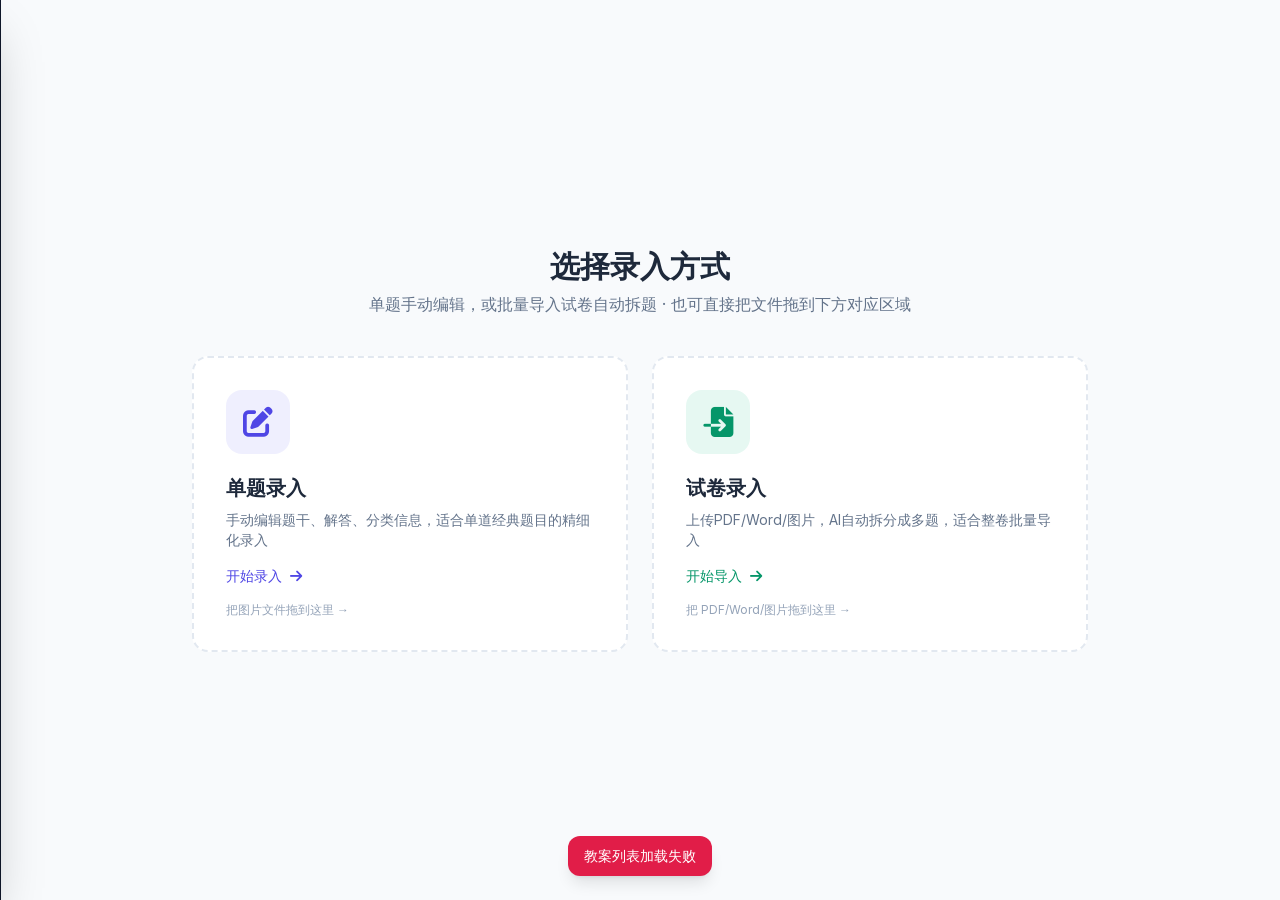
==== commit c814a0e4: "fix(api-config): 添加厂商不再整页假死，全屏遮罩统一清 opacity-0" ====
--- a/static/index.html
+++ b/static/index.html
@@ -155,7 +155,7 @@
             </button>
             <div id="navThemeMenu" class="absolute left-3 right-3 bottom-full mb-1 bg-slate-900 border border-slate-600 rounded-xl shadow-xl py-1 hidden z-50">
                 <button onclick="selectTheme('obsidian')" class="w-full flex items-center gap-2 px-3 py-2 text-xs text-slate-200 hover:bg-slate-700 transition-colors"><span class="w-2.5 h-2.5 rounded-full bg-[#0f172a] border border-slate-400"></span>曜石黑</button>
-                <button onclick="selectTheme('violet')" class="w-full flex items-center gap-2 px-3 py-2 text-xs text-slate-200 hover:bg-slate-700 transition-colors"><span class="w-2.5 h-2.5 rounded-full bg-[#8b5cf6]"></span>罗兰紫</button>
+                <button onclick="selectTheme('violet')" class="w-full flex items-center gap-2 px-3 py-2 text-xs text-slate-200 hover:bg-slate-700 transition-colors"><span class="w-2.5 h-2.5 rounded-full bg-[#4f46e5]"></span>罗兰紫</button>
                 <button onclick="selectTheme('ocean')" class="w-full flex items-center gap-2 px-3 py-2 text-xs text-slate-200 hover:bg-slate-700 transition-colors"><span class="w-2.5 h-2.5 rounded-full bg-[#0ea5e9]"></span>深海蓝</button>
                 <button onclick="selectTheme('emerald')" class="w-full flex items-center gap-2 px-3 py-2 text-xs text-slate-200 hover:bg-slate-700 transition-colors"><span class="w-2.5 h-2.5 rounded-full bg-[#10b981]"></span>翡翠绿</button>
                 <button onclick="selectTheme('amber')" class="w-full flex items-center gap-2 px-3 py-2 text-xs text-slate-200 hover:bg-slate-700 transition-colors"><span class="w-2.5 h-2.5 rounded-full bg-[#f97316]"></span>日落橙</button>
@@ -566,9 +566,16 @@
                                 </div>
                                 <div>
                                     <label class="block text-[10px] font-bold text-slate-500" for="importSrcProvince">来源·省份</label>
-                                    <select id="importSrcProvince" class="w-full px-2 py-1.5 border border-slate-200 rounded-lg outline-none focus:border-brand-500 focus:ring-1 focus:ring-brand-500 transition-all text-xs bg-white">
-                                        <option value="">不选（全国）</option>
-                                    </select>
+                                    <div class="flex items-center gap-1">
+                                        <select id="importSrcProvince" class="min-w-0 flex-1 px-2 py-1.5 border border-slate-200 rounded-lg outline-none focus:border-brand-500 focus:ring-1 focus:ring-brand-500 transition-all text-xs bg-white">
+                                            <option value="">不选（全国）</option>
+                                        </select>
+                                        <button type="button" id="importSortOrderBtn" title="自定义省/市/校显示顺序" aria-haspopup="dialog"
+                                                class="shrink-0 h-[30px] w-[30px] inline-flex items-center justify-center rounded-lg border border-slate-200 bg-white text-slate-500 transition-colors hover:bg-brand-50/40 hover:text-brand-600 focus:outline-none focus:ring-2 focus:ring-brand-500/30">
+                                            <i class="fa-solid fa-gear" aria-hidden="true"></i>
+                                            <span class="sr-only">排序</span>
+                                        </button>
+                                    </div>
                                 </div>
                                 <div>
                                     <label class="block text-[10px] font-bold text-slate-500" for="importSrcCity">来源·城市</label>
@@ -739,6 +746,10 @@
                                 </div>
                             </div>
                             <div class="flex items-center space-x-2.5">
+                                <button onclick="batchGenerateAnswers()" id="batchGenerateAnswersBtn" class="flex items-center space-x-1.5 px-4 py-2 rounded-xl bg-indigo-50 hover:bg-indigo-100 text-indigo-600 font-bold text-xs border border-indigo-200 shadow-sm transition-all active:scale-95" title="对所有空答案的题批量调用 AI 生成解析；生成期间可继续编辑其它题，您手改过的题不会被覆盖">
+                                    <i class="fa-solid fa-wand-magic-sparkles text-[10px]"></i>
+                                    <span id="batchGenerateAnswersBtnText">批量生成解析</span>
+                                </button>
                                 <button onclick="confirmClearAllParsed()" class="flex items-center space-x-1.5 px-4 py-2 rounded-xl bg-rose-50 hover:bg-rose-100 text-rose-600 font-bold text-xs border border-rose-200 shadow-sm transition-all active:scale-95">
                                     <i class="fa-solid fa-trash-can text-[10px]"></i>
                                     <span>一键清除</span>
@@ -840,12 +851,31 @@
                 <select id="filterSort" class="px-2 py-1 text-xs rounded-lg border border-slate-300 bg-white dark:bg-slate-800 dark:border-slate-600 dark:text-slate-200 focus:outline-none focus:ring-2 focus:ring-brand-500" style="min-width:90px;">
                     <option value="desc">最新优先</option>
                     <option value="asc">最早优先</option>
+                    <option value="paper_no">按原题号</option>
                 </select>
                 <!-- 未转 TikZ 筛选 -->
                 <button id="filterTikzPending" type="button"
                         class="px-2 py-1 text-xs rounded-lg border border-slate-300 bg-white dark:bg-slate-800 dark:border-slate-600 text-slate-700 dark:text-slate-200 hover:bg-brand-50 dark:hover:bg-slate-700 focus:outline-none focus:ring-2 focus:ring-brand-500 transition-colors"
                         data-active="false" title="只显示还有原图未转 TikZ 的题目">
                     <i class="fa-regular fa-image mr-1"></i>未转 TikZ
+                </button>
+                <!-- 质量：显示烂题（默认关闭 = 排除烂题） -->
+                <button id="filterExcludeBad" type="button"
+                        class="px-2 py-1 text-xs rounded-lg border border-slate-300 bg-white dark:bg-slate-800 dark:border-slate-600 text-slate-700 dark:text-slate-200 hover:bg-brand-50 dark:hover:bg-slate-700 focus:outline-none focus:ring-2 focus:ring-brand-500 transition-colors"
+                        data-active="false" title="默认隐藏「烂题」，开启后列表中也会显示烂题">
+                    <i class="fa-regular fa-eye-slash mr-1"></i>显示烂题
+                </button>
+                <!-- 按卷分组（按 source 聚合浏览整套试卷） -->
+                <button id="filterGroupMode" type="button"
+                        class="px-2 py-1 text-xs rounded-lg border border-slate-300 bg-white dark:bg-slate-800 dark:border-slate-600 text-slate-700 dark:text-slate-200 hover:bg-brand-50 dark:hover:bg-slate-700 focus:outline-none focus:ring-2 focus:ring-brand-500 transition-colors"
+                        data-active="false" title="按卷名分组，点击某卷查看整套题目">
+                    <i class="fa-solid fa-layer-group mr-1"></i>按卷分组
+                </button>
+                <!-- 列表 / 网格 视图切换 -->
+                <button id="filterViewMode" type="button"
+                        class="px-2 py-1 text-xs rounded-lg border border-slate-300 bg-white dark:bg-slate-800 dark:border-slate-600 text-slate-700 dark:text-slate-200 hover:bg-brand-50 dark:hover:bg-slate-700 focus:outline-none focus:ring-2 focus:ring-brand-500 transition-colors"
+                        data-mode="list" title="切换列表 / 网格视图（宽屏并排，窄屏自动单列）">
+                    <i class="fa-solid fa-list mr-1"></i><span id="filterViewModeText">列表</span>
                 </button>
             </div>
             <!-- 考向标签区 -->
@@ -955,6 +985,17 @@
                     <option value="fill_in_blank">填空题</option>
                     <option value="detailed_answer">解答题</option>
                     <option value="unknown">未定</option>
+                </select>
+            </div>
+            <!-- 选项列数：仅选择题生效。0=交给 exam-zh 按内容自动算列数；
+                 图片型选项（如四个函数图像）可强制 4/2/1 列，避免被压成两行。 -->
+            <div class="inline-flex items-center gap-1.5 shrink-0">
+                <label class="text-[11px] font-medium text-slate-500 whitespace-nowrap" for="editOptionColumns">选项列数</label>
+                <select id="editOptionColumns" class="glass-select w-[76px] px-2 py-1.5 text-xs rounded-xl" title="选择题选项排版：自适应=按内容自动算列数；图片型选项可强制 4/2/1 列">
+                    <option value="0">自适应</option>
+                    <option value="4">4 列</option>
+                    <option value="2">2 列</option>
+                    <option value="1">1 列</option>
                 </select>
             </div>
             <!-- 难度 -->
@@ -1148,8 +1189,8 @@
 
                     <!-- 题干编辑框：可拖拽/粘贴题目截图 → 题干 OCR -->
                     <div class="space-y-3 flex flex-col">
-                        <textarea id="editContent" rows="8" placeholder="在此输入题干内容... 或将题目截图拖拽/粘贴到此处自动识别题干&#10;行内公式使用 $...$，行间公式使用 $$...$$&#10;例如：已知集合 $A = \{x | x^2 - 3x + 2 = 0\}$..."
-                                  class="glass-input w-full p-4 rounded-xl outline-none focus:border-brand-500 focus:ring-1 focus:ring-brand-500 font-mono text-sm leading-relaxed resize-y flex-1 min-h-[150px] border-2 border-dashed border-slate-300 hover:border-brand-500 transition-colors duration-300"></textarea>
+                        <textarea id="editContent" rows="6" placeholder="在此输入题干内容... 或将题目截图拖拽/粘贴到此处自动识别题干&#10;行内公式使用 $...$，行间公式使用 $$...$$&#10;例如：已知集合 $A = \{x | x^2 - 3x + 2 = 0\}$..."
+                                  class="glass-input w-full p-4 rounded-xl outline-none focus:border-brand-500 focus:ring-1 focus:ring-brand-500 font-mono text-sm leading-relaxed resize-y border-2 border-dashed border-slate-300 hover:border-brand-500 transition-colors duration-300"></textarea>
                     </div>
 
                     <!-- 题干 OCR 面板 -->
@@ -1249,8 +1290,8 @@
 
                     <!-- 解析编辑框：可拖拽/粘贴答案截图 → 解析 OCR -->
                     <div class="space-y-3 flex flex-col">
-                        <textarea id="editAnswerMarkdown" rows="8" placeholder="在此处精细排版或合并您的答案与详细解析过程... 或将答案截图拖拽/粘贴到此处自动识别&#10;支持 MathJax / KaTeX 公式、TikZ 绘图块、Markdown 段落..."
-                                  class="w-full p-4 rounded-xl font-mono text-sm leading-relaxed resize-y border-2 border-dashed border-slate-300 hover:border-brand-500 focus:border-brand-500 focus:ring-2 focus:ring-brand-100 transition-all flex-1 min-h-[150px]"></textarea>
+                        <textarea id="editAnswerMarkdown" rows="6" placeholder="在此处精细排版或合并您的答案与详细解析过程... 或将答案截图拖拽/粘贴到此处自动识别&#10;支持 MathJax / KaTeX 公式、TikZ 绘图块、Markdown 段落..."
+                                  class="w-full p-4 rounded-xl font-mono text-sm leading-relaxed resize-y border-2 border-dashed border-slate-300 hover:border-brand-500 focus:border-brand-500 focus:ring-2 focus:ring-brand-100 transition-all"></textarea>
                     </div>
 
                     <!-- 解析 workflow tab 按钮 -->
@@ -1267,6 +1308,10 @@
                             <i class="fa-solid fa-images text-slate-400"></i>
                             <span>图片答案</span>
                         </button>
+                        <button type="button" onclick="switchWorkflowTab('batch')" id="tabBtn-batch" class="flex-1 py-2 px-3 rounded-lg font-medium text-xs flex items-center justify-center space-x-1.5 text-slate-600 hover:text-slate-800 hover:bg-white/50 transition-all">
+                            <i class="fa-solid fa-layer-group text-slate-400"></i>
+                            <span>第四方案·批量</span>
+                        </button>
                     </div>
 
                     <!-- Tab Content Panel -->
@@ -1384,6 +1429,81 @@
                             </div>
                         </div>
 
+                    </div>
+
+                    <!-- TAB 4: 第四录入方案·批量流水线 -->
+                    <div id="tabContent-batch" class="space-y-4 hidden">
+                        <!-- 模式 & 上传 -->
+                        <div class="space-y-2">
+                            <div class="flex items-center gap-2 flex-wrap">
+                                <label class="text-xs font-medium text-slate-500">录入模式</label>
+                                <select id="batchMode" class="text-xs rounded-lg border border-slate-200 px-2 py-1.5 bg-white">
+                                    <option value="exam">整卷录入（试卷）</option>
+                                    <option value="textbook">教材 / 练习册</option>
+                                </select>
+                                <input id="batchTitle" type="text" placeholder="批次标题（作为题目来源，如：2024北京高考）"
+                                       class="flex-1 min-w-[160px] text-xs rounded-lg border border-slate-200 px-3 py-1.5">
+                            </div>
+                            <div id="batchDropZone" tabindex="0" class="border-2 border-dashed border-slate-200 hover:border-brand-500 focus:outline-none focus:ring-2 focus:ring-brand-500/20 focus:border-brand-500 bg-white rounded-xl p-4 text-center cursor-pointer transition-all duration-300">
+                                <input id="batchFileInput" type="file" accept="application/pdf" multiple class="hidden">
+                                <i class="fa-solid fa-file-pdf text-slate-300 text-2xl mb-1.5"></i>
+                                <p class="text-xs text-slate-500 font-medium">拖拽或点击上传 PDF（可多选，单文件 ≤300MB）</p>
+                                <div id="batchFileList" class="mt-2 space-y-1 text-[11px] text-slate-500"></div>
+                            </div>
+                        </div>
+
+                        <!-- 步骤条 -->
+                        <ol id="batchSteps" class="flex items-center gap-1.5 text-[11px]">
+                            <li data-step="session" class="flex-1 px-2 py-1.5 rounded-lg text-center border bg-slate-50 text-slate-400 border-slate-200">1 上传</li>
+                            <li data-step="plan" class="flex-1 px-2 py-1.5 rounded-lg text-center border bg-slate-50 text-slate-400 border-slate-200">2 计划</li>
+                            <li data-step="recognize" class="flex-1 px-2 py-1.5 rounded-lg text-center border bg-slate-50 text-slate-400 border-slate-200">3 识别</li>
+                            <li data-step="risk" class="flex-1 px-2 py-1.5 rounded-lg text-center border bg-slate-50 text-slate-400 border-slate-200">4 风险</li>
+                            <li data-step="commit" class="flex-1 px-2 py-1.5 rounded-lg text-center border bg-slate-50 text-slate-400 border-slate-200">5 入库</li>
+                        </ol>
+
+                        <!-- 操作区 -->
+                        <div id="batchActions" class="flex flex-wrap gap-2"></div>
+
+                        <!-- 进度 / 日志 -->
+                        <div id="batchProgressWrap" class="hidden">
+                            <div class="w-full bg-slate-200 h-1.5 rounded-full overflow-hidden">
+                                <div id="batchProgressBar" class="bg-brand-500 h-1.5 w-0 transition-all duration-300 rounded-full"></div>
+                            </div>
+                            <p id="batchLog" class="text-[11px] text-slate-500 mt-1"></p>
+                        </div>
+
+                        <!-- 计划预览 -->
+                        <div id="batchPlanWrap" class="hidden">
+                            <div class="text-xs font-semibold text-slate-500 mb-1">待识别页面（计划）</div>
+                            <div id="batchPlanList" class="text-[11px] text-slate-500 space-y-1 max-h-40 overflow-y-auto border border-slate-100 rounded-lg p-2"></div>
+                        </div>
+
+                        <!-- 目录树预览（教材模式） -->
+                        <div id="batchCatalogWrap" class="hidden">
+                            <div class="text-xs font-semibold text-slate-500 mb-1 flex items-center gap-1">
+                                <i class="fa-solid fa-list-tree text-brand-500"></i>
+                                按章节归档预览（教材模式）
+                            </div>
+                            <div id="batchCatalogTree" class="space-y-2 max-h-52 overflow-y-auto pr-1"></div>
+                        </div>
+
+                        <!-- 风险确认 -->
+                        <div id="batchRiskWrap" class="hidden space-y-2">
+                            <div class="text-xs font-semibold text-slate-500 flex items-center gap-1">
+                                <i class="fa-solid fa-triangle-exclamation text-amber-500"></i>
+                                风险确认（逐项填写接受理由后才能入库）
+                            </div>
+                            <div id="batchRiskList" class="space-y-2"></div>
+                        </div>
+
+                        <!-- 结果 -->
+                        <div id="batchResult" class="hidden text-xs"></div>
+
+                        <!-- 历史批次 -->
+                        <details class="text-xs text-slate-500">
+                            <summary class="cursor-pointer select-none hover:text-slate-700">历史批次</summary>
+                            <div id="batchHistory" class="mt-2 space-y-1"></div>
+                        </details>
                     </div>
 
                     <!-- 解析 TikZ 资产 -->
@@ -1651,12 +1771,13 @@
                             </div>
                             
                             <!-- 1. DeepSeek -->
-                            <div class="api-key-row space-y-1">
-                                <div class="grid grid-cols-[minmax(6rem,1fr)_minmax(0,2fr)_auto_auto] gap-2 items-end">
+                            <div class="api-key-row space-y-1" data-vendor-row>
+                                <div class="api-vendor-grid">
                                     <div>
                                         <label class="block text-[10px] font-semibold text-slate-500 dark:text-slate-400 mb-0.5">厂商名</label>
-                                        <select class="vendor-select glass-select w-full px-2 py-2 rounded-lg text-xs"
-                                                onchange="onVendorSelectChange(this);syncModelProviderOptions()">
+                                        <select class="vendor-select glass-select w-full px-2 py-2 rounded-lg text-xs" disabled
+                                                onchange="onVendorSelectChange(this);syncModelProviderOptions();autoFillVendorBaseUrl(this)">
+                                                title="固定厂商：改地址见右侧接口地址框">
                                             <option value="DeepSeek" selected>DeepSeek</option>
                                             <option value="SiliconFlow">SiliconFlow</option>
                                             <option value="阿里百炼">阿里百炼</option>
@@ -1667,30 +1788,36 @@
                                             <option value="Together AI">Together AI</option>
                                             <option value="__custom__">其他…</option>
                                         </select>
+                                        <p class="text-[9px] text-slate-400 leading-tight mt-0.5">固定厂商；改地址见右侧接口地址框</p>
                                     </div>
                                     <div>
                                         <label class="block text-[10px] font-semibold text-slate-500 dark:text-slate-400 mb-0.5">DeepSeek API Key</label>
                                         <input type="password" id="settingsDeepseekKey" placeholder="输入您的 DEEPSEEK_API_KEY"
                                                class="glass-input w-full px-3 py-2 rounded-lg text-xs font-mono">
                                     </div>
+                                    <div>
+                                        <label class="block text-[10px] font-semibold text-slate-500 dark:text-slate-400 mb-0.5">接口地址</label>
+                                        <input type="text" id="settingsDeepseekBaseUrl" placeholder="https://api.deepseek.com"
+                                               class="glass-input w-full px-3 py-2 rounded-lg text-xs font-mono"
+                                               oninput="onBaseUrlInput(this)">
+                                    </div>
                                     <a href="https://platform.deepseek.com/" target="_blank" rel="noopener"
                                        class="h-9 inline-flex items-center justify-center px-2.5 rounded-lg bg-slate-100 hover:bg-brand-50 text-brand-600 font-bold text-[10px] border border-slate-200 transition-all">获取 Key</a>
-                                    <button type="button" onclick="testProviderConnection('deepseek','settingsDeepseekKey',null,'btnTestDeepseek','testResultDeepseek')" id="btnTestDeepseek"
+                                    <button type="button" onclick="testProviderConnection('deepseek','settingsDeepseekKey','settingsDeepseekBaseUrl','btnTestDeepseek','testResultDeepseek')" id="btnTestDeepseek"
                                             class="h-9 inline-flex items-center justify-center px-2.5 rounded-lg bg-slate-100 hover:bg-brand-50 text-brand-600 font-bold text-[10px] border border-slate-200 transition-all">测试连接</button>
-                                </div>
-                                <div class="grid grid-cols-[minmax(6rem,1fr)_minmax(0,2fr)_auto_auto] gap-2">
-                                    <div></div>
-                                    <p id="testResultDeepseek" class="text-[10px] text-slate-400 leading-normal test-result min-h-[1rem]"></p>
+                                    <!-- 测试结果与控件同属一个网格容器：分两个容器时 auto 列各自按本行内容算宽，两行必错位 -->
+                                    <p data-result-slot="3" id="testResultDeepseek" class="text-[10px] text-slate-400 leading-normal test-result min-h-[1rem]"></p>
                                 </div>
                             </div>
 
                             <!-- 2. SiliconFlow -->
-                            <div class="api-key-row space-y-1">
-                                <div class="grid grid-cols-[minmax(6rem,1fr)_minmax(0,2fr)_auto_auto] gap-2 items-end">
+                            <div class="api-key-row space-y-1" data-vendor-row>
+                                <div class="api-vendor-grid">
                                     <div>
                                         <label class="block text-[10px] font-semibold text-slate-500 dark:text-slate-400 mb-0.5">厂商名</label>
-                                        <select class="vendor-select glass-select w-full px-2 py-2 rounded-lg text-xs"
-                                                onchange="onVendorSelectChange(this);syncModelProviderOptions()">
+                                        <select class="vendor-select glass-select w-full px-2 py-2 rounded-lg text-xs" disabled
+                                                onchange="onVendorSelectChange(this);syncModelProviderOptions();autoFillVendorBaseUrl(this)">
+                                                title="固定厂商：改地址见右侧接口地址框">
                                             <option value="DeepSeek">DeepSeek</option>
                                             <option value="SiliconFlow" selected>SiliconFlow</option>
                                             <option value="阿里百炼">阿里百炼</option>
@@ -1701,30 +1828,36 @@
                                             <option value="Together AI">Together AI</option>
                                             <option value="__custom__">其他…</option>
                                         </select>
+                                        <p class="text-[9px] text-slate-400 leading-tight mt-0.5">固定厂商；改地址见右侧接口地址框</p>
                                     </div>
                                     <div>
                                         <label class="block text-[10px] font-semibold text-slate-500 dark:text-slate-400 mb-0.5">SiliconFlow API Key</label>
                                         <input type="password" id="settingsSiliconflowKey" placeholder="输入您的 SILICONFLOW_API_KEY"
                                                class="glass-input w-full px-3 py-2 rounded-lg text-xs font-mono">
                                     </div>
+                                    <div>
+                                        <label class="block text-[10px] font-semibold text-slate-500 dark:text-slate-400 mb-0.5">接口地址</label>
+                                        <input type="text" id="settingsSiliconflowBaseUrl" placeholder="https://api.siliconflow.cn/v1"
+                                               class="glass-input w-full px-3 py-2 rounded-lg text-xs font-mono"
+                                               oninput="onBaseUrlInput(this)">
+                                    </div>
                                     <a href="https://cloud.siliconflow.cn/" target="_blank" rel="noopener"
                                        class="h-9 inline-flex items-center justify-center px-2.5 rounded-lg bg-slate-100 hover:bg-brand-50 text-brand-600 font-bold text-[10px] border border-slate-200 transition-all">获取 Key</a>
-                                    <button type="button" onclick="testProviderConnection('siliconflow','settingsSiliconflowKey',null,'btnTestSiliconflow','testResultSiliconflow')" id="btnTestSiliconflow"
+                                    <button type="button" onclick="testProviderConnection('siliconflow','settingsSiliconflowKey','settingsSiliconflowBaseUrl','btnTestSiliconflow','testResultSiliconflow')" id="btnTestSiliconflow"
                                             class="h-9 inline-flex items-center justify-center px-2.5 rounded-lg bg-slate-100 hover:bg-brand-50 text-brand-600 font-bold text-[10px] border border-slate-200 transition-all">测试连接</button>
-                                </div>
-                                <div class="grid grid-cols-[minmax(6rem,1fr)_minmax(0,2fr)_auto_auto] gap-2">
-                                    <div></div>
-                                    <p id="testResultSiliconflow" class="text-[10px] text-slate-400 leading-normal test-result min-h-[1rem]"></p>
+                                    <!-- 测试结果与控件同属一个网格容器：分两个容器时 auto 列各自按本行内容算宽，两行必错位 -->
+                                    <p data-result-slot="3" id="testResultSiliconflow" class="text-[10px] text-slate-400 leading-normal test-result min-h-[1rem]"></p>
                                 </div>
                             </div>
 
                             <!-- 3. 阿里百炼 -->
-                            <div class="api-key-row space-y-1">
-                                <div class="grid grid-cols-[minmax(6rem,1fr)_minmax(0,2fr)_auto_auto] gap-2 items-end">
+                            <div class="api-key-row space-y-1" data-vendor-row>
+                                <div class="api-vendor-grid">
                                     <div>
                                         <label class="block text-[10px] font-semibold text-slate-500 dark:text-slate-400 mb-0.5">厂商名</label>
-                                        <select class="vendor-select glass-select w-full px-2 py-2 rounded-lg text-xs"
-                                                onchange="onVendorSelectChange(this);syncModelProviderOptions()">
+                                        <select class="vendor-select glass-select w-full px-2 py-2 rounded-lg text-xs" disabled
+                                                onchange="onVendorSelectChange(this);syncModelProviderOptions();autoFillVendorBaseUrl(this)">
+                                                title="固定厂商：改地址见右侧接口地址框">
                                             <option value="DeepSeek">DeepSeek</option>
                                             <option value="SiliconFlow">SiliconFlow</option>
                                             <option value="阿里百炼" selected>阿里百炼</option>
@@ -1735,30 +1868,36 @@
                                             <option value="Together AI">Together AI</option>
                                             <option value="__custom__">其他…</option>
                                         </select>
+                                        <p class="text-[9px] text-slate-400 leading-tight mt-0.5">固定厂商；改地址见右侧接口地址框</p>
                                     </div>
                                     <div>
                                         <label class="block text-[10px] font-semibold text-slate-500 dark:text-slate-400 mb-0.5">Alibaba Bailian API Key</label>
                                         <input type="password" id="settingsAliBailianKey" placeholder="输入您的 ALI_BAILIAN_API_KEY"
                                                class="glass-input w-full px-3 py-2 rounded-lg text-xs font-mono">
                                     </div>
+                                    <div>
+                                        <label class="block text-[10px] font-semibold text-slate-500 dark:text-slate-400 mb-0.5">接口地址</label>
+                                        <input type="text" id="settingsAliBailianBaseUrl" placeholder="https://dashscope.aliyuncs.com/compatible-mode/v1"
+                                               class="glass-input w-full px-3 py-2 rounded-lg text-xs font-mono"
+                                               oninput="onBaseUrlInput(this)">
+                                    </div>
                                     <a href="https://bailian.console.aliyun.com/" target="_blank" rel="noopener"
                                        class="h-9 inline-flex items-center justify-center px-2.5 rounded-lg bg-slate-100 hover:bg-brand-50 text-brand-600 font-bold text-[10px] border border-slate-200 transition-all">获取 Key</a>
-                                    <button type="button" onclick="testProviderConnection('bailian','settingsAliBailianKey',null,'btnTestBailian','testResultBailian')" id="btnTestBailian"
+                                    <button type="button" onclick="testProviderConnection('bailian','settingsAliBailianKey','settingsAliBailianBaseUrl','btnTestBailian','testResultBailian')" id="btnTestBailian"
                                             class="h-9 inline-flex items-center justify-center px-2.5 rounded-lg bg-slate-100 hover:bg-brand-50 text-brand-600 font-bold text-[10px] border border-slate-200 transition-all">测试连接</button>
-                                </div>
-                                <div class="grid grid-cols-[minmax(6rem,1fr)_minmax(0,2fr)_auto_auto] gap-2">
-                                    <div></div>
-                                    <p id="testResultBailian" class="text-[10px] text-slate-400 leading-normal test-result min-h-[1rem]"></p>
+                                    <!-- 测试结果与控件同属一个网格容器：分两个容器时 auto 列各自按本行内容算宽，两行必错位 -->
+                                    <p data-result-slot="3" id="testResultBailian" class="text-[10px] text-slate-400 leading-normal test-result min-h-[1rem]"></p>
                                 </div>
                             </div>
 
                             <!-- 4. MinerU -->
-                            <div class="api-key-row space-y-1">
-                                <div class="grid grid-cols-[minmax(6rem,1fr)_minmax(0,2fr)_auto_auto] gap-2 items-end">
+                            <div class="api-key-row space-y-1" data-vendor-row>
+                                <div class="api-vendor-grid">
                                     <div>
                                         <label class="block text-[10px] font-semibold text-slate-500 dark:text-slate-400 mb-0.5">厂商名</label>
-                                        <select class="vendor-select glass-select w-full px-2 py-2 rounded-lg text-xs"
+                                        <select class="vendor-select glass-select w-full px-2 py-2 rounded-lg text-xs" disabled
                                                 onchange="onVendorSelectChange(this);syncModelProviderOptions()">
+                                                title="固定厂商：改地址见右侧接口地址框">
                                             <option value="DeepSeek">DeepSeek</option>
                                             <option value="SiliconFlow">SiliconFlow</option>
                                             <option value="阿里百炼">阿里百炼</option>
@@ -1769,26 +1908,31 @@
                                             <option value="Together AI">Together AI</option>
                                             <option value="__custom__">其他…</option>
                                         </select>
+                                        <p class="text-[9px] text-slate-400 leading-tight mt-0.5">固定厂商；改地址见右侧接口地址框</p>
                                     </div>
                                     <div>
                                         <label class="block text-[10px] font-semibold text-slate-500 dark:text-slate-400 mb-0.5">MinerU 云端解析 Token</label>
                                         <input type="password" id="settingsMineruToken" placeholder="输入您的 MINERU_API_TOKEN"
                                                class="glass-input w-full px-3 py-2 rounded-lg text-xs font-mono">
                                     </div>
+                                    <div>
+                                        <label class="block text-[10px] font-semibold text-slate-500 dark:text-slate-400 mb-0.5">接口地址</label>
+                                        <input type="text" id="settingsMineruApiBase" placeholder="https://mineru.net/api/v4"
+                                               class="glass-input w-full px-3 py-2 rounded-lg text-xs font-mono"
+                                               oninput="onBaseUrlInput(this)">
+                                    </div>
                                     <a href="https://mineru.net/" target="_blank" rel="noopener"
                                        class="h-9 inline-flex items-center justify-center px-2.5 rounded-lg bg-slate-100 hover:bg-brand-50 text-brand-600 font-bold text-[10px] border border-slate-200 transition-all">获取 Key</a>
                                     <button type="button" onclick="testProviderConnection('mineru','settingsMineruToken',null,'btnTestMineru','testResultMineru')" id="btnTestMineru"
                                             class="h-9 inline-flex items-center justify-center px-2.5 rounded-lg bg-slate-100 hover:bg-brand-50 text-brand-600 font-bold text-[10px] border border-slate-200 transition-all">测试连接</button>
-                                </div>
-                                <div class="grid grid-cols-[minmax(6rem,1fr)_minmax(0,2fr)_auto_auto] gap-2">
-                                    <div></div>
-                                    <p id="testResultMineru" class="text-[10px] text-slate-400 leading-normal test-result min-h-[1rem]"></p>
+                                    <!-- 测试结果与控件同属一个网格容器：分两个容器时 auto 列各自按本行内容算宽，两行必错位 -->
+                                    <p data-result-slot="3" id="testResultMineru" class="text-[10px] text-slate-400 leading-normal test-result min-h-[1rem]"></p>
                                 </div>
                             </div>
 
                             <!-- 5. 中转站 A -->
-                            <div class="api-key-row space-y-1" data-provider-slot="zhongzhan_gpt">
-                                <div class="grid grid-cols-[minmax(6rem,1fr)_minmax(0,2fr)_auto_auto] gap-2 items-end">
+                            <div class="api-key-row space-y-1" data-provider-slot="zhongzhan_gpt" data-vendor-row>
+                                <div class="api-vendor-grid">
                                     <div>
                                         <label class="block text-[10px] font-semibold text-slate-500 dark:text-slate-400 mb-0.5">厂商名</label>
                                         <select class="vendor-select glass-select w-full px-2 py-2 rounded-lg text-xs"
@@ -1809,21 +1953,24 @@
                                         <input type="password" id="settingsZhongzhanGptKey" placeholder="输入智元 API Key"
                                                class="glass-input w-full px-3 py-2 rounded-lg text-xs font-mono">
                                     </div>
+                                    <div>
+                                        <label class="block text-[10px] font-semibold text-slate-500 dark:text-slate-400 mb-0.5">接口地址</label>
+                                        <input type="text" id="settingsZhongzhanGptBaseUrl" placeholder="https://token.sensenova.cn/v1"
+                                               class="glass-input w-full px-3 py-2 rounded-lg text-xs font-mono"
+                                               oninput="onBaseUrlInput(this)">
+                                    </div>
                                     <a href="https://token.sensenova.cn" target="_blank" rel="noopener"
                                        class="zhongzhan-gpt-link h-9 inline-flex items-center justify-center px-2.5 rounded-lg bg-slate-100 hover:bg-brand-50 text-brand-600 font-bold text-[10px] border border-slate-200 transition-all">获取 Key</a>
                                     <button type="button" onclick="testProviderConnection('zhongzhan_gpt','settingsZhongzhanGptKey','settingsZhongzhanGptBaseUrl','btnTestZhongzhanGpt','testResultZhongzhanGpt')" id="btnTestZhongzhanGpt"
                                             class="h-9 inline-flex items-center justify-center px-2.5 rounded-lg bg-slate-100 hover:bg-brand-50 text-brand-600 font-bold text-[10px] border border-slate-200 transition-all">测试连接</button>
-                                </div>
-                                <div class="grid grid-cols-[minmax(6rem,1fr)_minmax(0,2fr)_auto_auto] gap-2">
-                                    <div></div>
-                                    <p id="testResultZhongzhanGpt" class="text-[10px] text-slate-400 leading-normal test-result min-h-[1rem]"></p>
-                                </div>
-                                <input type="hidden" id="settingsZhongzhanGptBaseUrl" value="https://token.sensenova.cn/v1">
+                                    <!-- 测试结果与控件同属一个网格容器：分两个容器时 auto 列各自按本行内容算宽，两行必错位 -->
+                                    <p data-result-slot="3" id="testResultZhongzhanGpt" class="text-[10px] text-slate-400 leading-normal test-result min-h-[1rem]"></p>
+                                </div>
                             </div>
 
                             <!-- 6. 中转站 B -->
-                            <div class="api-key-row space-y-1" data-provider-slot="zhongzhan_claude">
-                                <div class="grid grid-cols-[minmax(6rem,1fr)_minmax(0,2fr)_auto_auto] gap-2 items-end">
+                            <div class="api-key-row space-y-1" data-provider-slot="zhongzhan_claude" data-vendor-row>
+                                <div class="api-vendor-grid">
                                     <div>
                                         <label class="block text-[10px] font-semibold text-slate-500 dark:text-slate-400 mb-0.5">厂商名</label>
                                         <select class="vendor-select glass-select w-full px-2 py-2 rounded-lg text-xs"
@@ -1844,27 +1991,28 @@
                                         <input type="password" id="settingsZhongzhanClaudeKey" placeholder="输入 Agnes AI API Key"
                                                class="glass-input w-full px-3 py-2 rounded-lg text-xs font-mono">
                                     </div>
+                                    <div>
+                                        <label class="block text-[10px] font-semibold text-slate-500 dark:text-slate-400 mb-0.5">接口地址</label>
+                                        <input type="text" id="settingsZhongzhanClaudeBaseUrl" placeholder="https://apihub.agnes-ai.cn/v1"
+                                               class="glass-input w-full px-3 py-2 rounded-lg text-xs font-mono"
+                                               oninput="onBaseUrlInput(this)">
+                                    </div>
                                     <a href="https://apihub.agnes-ai.cn" target="_blank" rel="noopener"
                                        class="zhongzhan-claude-link h-9 inline-flex items-center justify-center px-2.5 rounded-lg bg-slate-100 hover:bg-brand-50 text-brand-600 font-bold text-[10px] border border-slate-200 transition-all">获取 Key</a>
                                     <button type="button" onclick="testProviderConnection('zhongzhan_claude','settingsZhongzhanClaudeKey','settingsZhongzhanClaudeBaseUrl','btnTestZhongzhanClaude','testResultZhongzhanClaude')" id="btnTestZhongzhanClaude"
                                             class="h-9 inline-flex items-center justify-center px-2.5 rounded-lg bg-slate-100 hover:bg-brand-50 text-brand-600 font-bold text-[10px] border border-slate-200 transition-all">测试连接</button>
-                                </div>
-                                <div class="grid grid-cols-[minmax(6rem,1fr)_minmax(0,2fr)_auto_auto] gap-2">
-                                    <div></div>
-                                    <p id="testResultZhongzhanClaude" class="text-[10px] text-slate-400 leading-normal test-result min-h-[1rem]"></p>
-                                </div>
-                                <input type="hidden" id="settingsZhongzhanClaudeBaseUrl" value="https://apihub.agnes-ai.cn/v1">
-                            </div>
-
-                            <!-- 高级：MinerU 接口地址覆盖（默认隐藏，点击展开） -->
-                            <details class="mt-2 group">
-                                <summary class="cursor-pointer text-[11px] font-semibold text-slate-500 hover:text-brand-600 transition-colors">高级选项：MinerU 接口地址覆盖</summary>
-                                <div class="mt-2 space-y-1">
-                                    <label class="block text-[10px] font-semibold text-slate-500 dark:text-slate-400 mb-0.5">MinerU 接口地址（可选，默认 https://mineru.net/api/v4）</label>
-                                    <input type="text" id="settingsMineruApiBase" placeholder="https://mineru.net/api/v4"
-                                           class="glass-input w-full px-3 py-2.5 rounded-xl text-xs font-mono">
-                                </div>
-                            </details>
+                                    <!-- 测试结果与控件同属一个网格容器：分两个容器时 auto 列各自按本行内容算宽，两行必错位 -->
+                                    <p data-result-slot="3" id="testResultZhongzhanClaude" class="text-[10px] text-slate-400 leading-normal test-result min-h-[1rem]"></p>
+                                </div>
+                            </div>
+
+                            <!-- 自定义厂商（瘦版：仅 OpenAI 兼容的第三方文本厂商） -->
+                            <div id="customProvidersContainer" class="space-y-4"></div>
+
+                            <button type="button" onclick="openCustomVendorModal()"
+                                    class="mt-2 inline-flex items-center gap-1.5 px-3 py-2 rounded-lg border border-dashed border-brand-500 text-brand-600 hover:bg-brand-50 text-xs font-semibold transition-all">
+                                <i class="fa-solid fa-plus"></i> 添加厂商
+                            </button>
                         </div>
 
                         <!-- Column 2: Preferred Models & OCR -->
@@ -1977,31 +2125,6 @@
 
                 <!-- Metadata Tab Content (JSON Editor) -->
                 <div id="settings-tab-metadata" class="hidden">
-                    <!-- 考向树 TXT 底层文件同步 -->
-                    <div class="glass-panel p-3 rounded-2xl mb-3">
-                        <div class="flex items-center justify-between">
-                            <h4 class="text-[11px] font-bold text-slate-700 flex items-center gap-1.5">
-                                <i class="fa-solid fa-file-lines text-sky-500"></i>
-                                <span>考向树 TXT 底层文件</span>
-                                <span id="kaoxiangDir" class="text-[9px] font-normal text-slate-400"></span>
-                            </h4>
-                            <div class="flex items-center gap-1">
-                                <button type="button" onclick="kaoxiangRefresh()" class="glass-btn px-2 py-1 rounded text-[10px] text-slate-600 hover:text-slate-800 font-medium" title="刷新状态">
-                                    <i class="fa-solid fa-rotate-right text-[9px]"></i> 状态
-                                </button>
-                                <button type="button" onclick="kaoxiangSync('pull')" class="glass-btn px-2 py-1 rounded text-[10px] text-emerald-600 hover:text-emerald-700 font-medium" title="以 TXT 为准刷新网页大纲">
-                                    <i class="fa-solid fa-file-import text-[9px]"></i> TXT → 网页
-                                </button>
-                                <button type="button" onclick="kaoxiangSync('push')" class="glass-btn px-2 py-1 rounded text-[10px] text-purple-600 hover:text-purple-700 font-medium" title="把网页大纲回写进 TXT">
-                                    <i class="fa-solid fa-file-export text-[9px]"></i> 网页 → TXT
-                                </button>
-                            </div>
-                        </div>
-                        <div id="kaoxiangStatus" class="mt-2 text-[10px] text-slate-500 leading-relaxed space-y-1"></div>
-                        <p class="text-[9px] text-slate-400 mt-1.5">
-                            底层文件位于项目根目录的 <code>考向树/</code> 文件夹；直接改 TXT 后点「TXT → 网页」，在网页里改完点「网页 → TXT」，两边互为镜像。
-                        </p>
-                    </div>
                     <!-- 左右两栏 -->
                     <!-- 两栏：左A大纲参考树，右当前活跃大纲可编辑树 -->
                     <div class="flex gap-3 items-start">
@@ -2262,6 +2385,55 @@
                     <button type="submit" id="btnSettingsSave" class="glass-btn-primary px-5 py-2 rounded-xl font-medium text-xs">保存配置</button>
                 </div>
             </form>
+            </div>
+        </div>
+    </div>
+
+    <!-- 自定义厂商弹窗（瘦版：仅 OpenAI 兼容的第三方文本厂商） -->
+    <div id="customVendorModal" role="dialog" aria-modal="true" aria-hidden="true" aria-labelledby="customVendorModalTitle" class="fixed inset-0 glass-modal-overlay z-50 flex items-center justify-center hidden opacity-0 transition-opacity duration-300">
+        <div class="glass-modal rounded-3xl w-full max-w-lg p-6 sm:p-7 transform scale-95 transition-transform duration-300 flex flex-col shadow-2xl border border-brand-200/50 dark:border-brand-500/20">
+            <div class="flex justify-between items-start pb-4 border-b border-slate-200/60 dark:border-slate-700/60 shrink-0">
+                <div class="flex items-center space-x-3.5">
+                    <div class="w-11 h-11 rounded-2xl bg-gradient-to-br from-brand-500 to-indigo-600 text-white flex items-center justify-center text-lg shadow-md shrink-0">
+                        <i class="fa-solid fa-server text-white"></i>
+                    </div>
+                    <div>
+                        <h3 class="font-bold text-base text-slate-800 dark:text-white" id="customVendorModalTitle">添加自定义厂商</h3>
+                        <p class="text-[11px] text-slate-400 mt-0.5">仅支持 OpenAI 兼容的第三方文本模型</p>
+                    </div>
+                </div>
+                <button type="button" data-modal-close onclick="closeCustomVendorModal()" aria-label="关闭" class="glass-btn w-9 h-9 flex items-center justify-center rounded-xl text-slate-400 hover:text-slate-600 transition-all">
+                    <i class="fa-solid fa-xmark text-base"></i>
+                </button>
+            </div>
+            <div class="flex-1 overflow-y-auto py-4 space-y-3 text-xs">
+                <div>
+                    <label class="block text-[11px] font-bold text-slate-600 mb-1">厂商名 <span class="text-red-500">*</span></label>
+                    <input id="cvName" type="text" placeholder="例如 TokenPlan / MyOpenAI"
+                           class="glass-input w-full px-3 py-2 rounded-lg text-xs">
+                </div>
+                <div>
+                    <label class="block text-[11px] font-bold text-slate-600 mb-1">Base URL <span class="text-slate-400 font-normal">（OpenAI 兼容 /v1 地址）</span></label>
+                    <input id="cvBaseUrl" type="text" placeholder="https://api.example.com/v1"
+                           class="glass-input w-full px-3 py-2 rounded-lg text-xs font-mono">
+                </div>
+                <div>
+                    <label class="block text-[11px] font-bold text-slate-600 mb-1">API Key</label>
+                    <input id="cvApiKey" type="password" placeholder="填写该厂商的 API Key"
+                           class="glass-input w-full px-3 py-2 rounded-lg text-xs font-mono">
+                </div>
+                <div>
+                    <label class="block text-[11px] font-bold text-slate-600 mb-1">默认模型名</label>
+                    <input id="cvModel" type="text" placeholder="例如 gpt-4o"
+                           class="glass-input w-full px-3 py-2 rounded-lg text-xs font-mono">
+                </div>
+                <p class="text-[10px] text-slate-400 leading-normal">
+                    添加后，该厂商会出现在「Key 配置区」下方；同时其名称会出现在右侧「首选模型」的厂商下拉中（解题 / 拆解 / 分类 / 绘图），模型名在对应处手填即可。
+                </p>
+            </div>
+            <div class="flex justify-end space-x-2 pt-2 border-t border-slate-200/50 shrink-0">
+                <button type="button" onclick="closeCustomVendorModal()" class="glass-btn px-4 py-2 rounded-xl text-xs font-medium text-slate-500">取消</button>
+                <button type="button" onclick="submitCustomVendor()" class="glass-btn-primary px-5 py-2 rounded-xl font-medium text-xs">添加</button>
             </div>
         </div>
     </div>
@@ -2594,14 +2766,15 @@
 
     <!-- Duplicate review before importing a single question or a parsed paper batch -->
     <div id="parsedDuplicateReviewModal" role="dialog" aria-modal="true" aria-hidden="true" aria-labelledby="parsedDuplicateReviewTitle" aria-describedby="parsedDuplicateReviewDescription" class="fixed inset-0 z-[95] hidden items-center justify-center bg-slate-950/55 p-4 opacity-0 backdrop-blur-sm transition-opacity duration-200">
-        <div data-modal-surface class="glass-modal flex max-h-[88vh] w-full max-w-3xl scale-95 flex-col overflow-hidden rounded-3xl border border-white/50 shadow-2xl transition-transform duration-200">
+        <div data-modal-surface class="glass-modal flex max-h-[88vh] w-full max-w-6xl scale-95 flex-col overflow-hidden rounded-3xl border border-white/50 shadow-2xl transition-transform duration-200">
             <div class="flex items-start gap-4 border-b border-slate-200/70 p-5 dark:border-slate-700 sm:p-6">
-                <span class="flex h-11 w-11 shrink-0 items-center justify-center rounded-2xl bg-amber-50 text-lg text-amber-600 dark:bg-amber-500/15 dark:text-amber-300">
-                    <i class="fa-solid fa-code-compare" aria-hidden="true"></i>
-                </span>
-                <div class="min-w-0 flex-1">
-                    <h3 id="parsedDuplicateReviewTitle" tabindex="-1" data-modal-initial-focus="true" class="text-base font-bold text-slate-800 dark:text-slate-100">发现疑似已收录题目</h3>
-                    <p id="parsedDuplicateReviewDescription" class="mt-1.5 text-xs leading-5 text-slate-600 dark:text-slate-300">查重仅提供提示，不会自动删除、覆盖或合并题目。请先核对题干、公式与配图。</p>
+                <div class="min-w-0 flex-1 space-y-2">
+                    <div class="flex flex-wrap items-center justify-between gap-2">
+                        <h3 id="parsedDuplicateReviewTitle" tabindex="-1" data-modal-initial-focus="true" class="text-base font-bold text-slate-800 dark:text-slate-100">发现疑似已收录题目</h3>
+                        <span id="duplicateReviewProgress" role="status" aria-live="polite" class="hidden shrink-0 rounded-full border border-slate-200 bg-white px-3 py-1 text-[11px] font-bold text-slate-700 dark:border-slate-600 dark:bg-slate-800 dark:text-slate-200"></span>
+                    </div>
+                    <div id="duplicateReviewConclusion" data-dup-badge="visual" class="flex flex-wrap items-center gap-3 rounded-2xl border border-slate-200/70 bg-white/60 px-3 py-2 dark:border-slate-700 dark:bg-slate-900/40"></div>
+                    <p id="parsedDuplicateReviewDescription" class="text-xs leading-5 text-slate-600 dark:text-slate-300">查重仅提供提示，不会自动删除、覆盖或合并题目。请先核对题干、公式与配图。</p>
                 </div>
                 <button type="button" data-modal-close onclick="closeParsedDuplicateReviewModal('review')" aria-label="关闭查重审查弹窗并返回题目列表" class="flex h-11 w-11 shrink-0 items-center justify-center rounded-xl text-slate-500 transition-colors hover:bg-slate-100 hover:text-slate-700 focus:outline-none focus:ring-2 focus:ring-brand-500/30 dark:text-slate-300 dark:hover:bg-slate-800 dark:hover:text-white">
                     <i class="fa-solid fa-xmark" aria-hidden="true"></i>
@@ -2611,10 +2784,13 @@
             <div id="parsedDuplicateReviewList" class="min-h-0 flex-1 space-y-3 overflow-y-auto p-5 custom-scrollbar sm:p-6"></div>
 
             <div class="flex flex-col-reverse gap-2 border-t border-slate-200/70 bg-slate-50/70 p-4 dark:border-slate-700 dark:bg-slate-900/70 sm:flex-row sm:items-center sm:justify-end sm:p-5">
-                <button id="duplicateReviewReturnBtn" type="button" onclick="closeParsedDuplicateReviewModal('review')" class="glass-btn min-h-11 rounded-xl px-4 py-2 text-xs font-bold text-slate-600 dark:text-slate-200">返回审查</button>
-                <button id="duplicateReviewSkipBtn" type="button" onclick="closeParsedDuplicateReviewModal('skip')" class="min-h-11 rounded-xl border border-amber-200 bg-amber-50 px-4 py-2 text-xs font-bold text-amber-700 transition-colors hover:bg-amber-100 dark:border-amber-500/40 dark:bg-amber-500/15 dark:text-amber-200 dark:hover:bg-amber-500/25">跳过疑似题，导入其余</button>
-                <button id="duplicateReviewMergeBtn" type="button" class="min-h-11 rounded-xl border border-emerald-200 bg-emerald-50 px-4 py-2 text-xs font-bold text-emerald-700 transition-colors hover:bg-emerald-100 dark:border-emerald-500/40 dark:bg-emerald-500/15 dark:text-emerald-200 dark:hover:bg-emerald-500/25">并入已有题（仅追加来源）</button>
-                <button id="duplicateReviewIndependentBtn" type="button" onclick="closeParsedDuplicateReviewModal('independent')" class="min-h-11 rounded-xl bg-brand-600 px-4 py-2 text-xs font-bold text-white shadow-sm transition-colors hover:bg-brand-700">全部独立保存</button>
+                <button id="duplicateReviewReturnBtn" type="button" class="glass-btn min-h-11 rounded-xl px-4 py-2 text-xs font-bold text-slate-600 dark:text-slate-200">返回审查</button>
+                <button id="duplicateReviewSkipBtn" type="button" class="min-h-11 rounded-xl border border-slate-200 bg-white px-4 py-2 text-xs font-bold text-slate-600 transition-colors hover:bg-slate-50 dark:border-slate-600 dark:bg-slate-800 dark:text-slate-200 dark:hover:bg-slate-700">跳过本题</button>
+                <button id="duplicateReviewDedupeBtn" type="button" class="min-h-11 rounded-xl border border-rose-200 bg-rose-50 px-4 py-2 text-xs font-bold text-rose-700 transition-colors hover:bg-rose-100 dark:border-rose-500/40 dark:bg-rose-500/15 dark:text-rose-200 dark:hover:bg-rose-500/25">去重</button>
+                <button id="duplicateReviewMergeBtn" type="button" class="min-h-11 rounded-xl border border-emerald-200 bg-emerald-50 px-4 py-2 text-xs font-bold text-emerald-700 transition-colors hover:bg-emerald-100 dark:border-emerald-500/40 dark:bg-emerald-500/15 dark:text-emerald-200 dark:hover:bg-emerald-500/25">追加来源</button>
+                <button id="duplicateReviewAssociateBtn" type="button" class="min-h-11 rounded-xl border border-sky-200 bg-sky-50 px-4 py-2 text-xs font-bold text-sky-700 transition-colors hover:bg-sky-100 dark:border-sky-500/40 dark:bg-sky-500/15 dark:text-sky-200 dark:hover:bg-sky-500/25">标记为相似题</button>
+                <button id="duplicateReviewIndependentBtn" type="button" class="min-h-11 rounded-xl bg-brand-600 px-4 py-2 text-xs font-bold text-white shadow-sm transition-colors hover:bg-brand-700">独立保存</button>
+                <button id="duplicateReviewSkipAllBtn" type="button" class="min-h-11 rounded-xl border border-slate-300 bg-slate-100 px-4 py-2 text-xs font-bold text-slate-600 transition-colors hover:bg-slate-200 dark:border-slate-600 dark:bg-slate-800 dark:text-slate-300 dark:hover:bg-slate-700">跳过全部</button>
             </div>
         </div>
     </div>
@@ -2675,6 +2851,7 @@
     <script src="/static/js/editor.js?v=1.0.2"></script>
     <script src="/static/js/ocr.js?v=1.0.1"></script>
     <script src="/static/js/import.js?v=1.0.3"></script>
+    <script src="/static/js/import_batch.js?v=1.0.0"></script>
     <script src="/static/js/paper.js?v=1.0.1"></script>
     <script src="/static/js/lesson.js?v=1.0.2"></script>
     <script src="/static/js/lecture.js?v=1.0.0"></script>
@@ -2889,9 +3066,6 @@
                 </button>
                 <div id="lectureKnowledgeDropdown" class="hidden glass-dropdown absolute left-0 top-full z-30 mt-1 max-h-72 w-72 overflow-y-auto rounded-xl border border-slate-200 dark:border-slate-700 bg-white dark:bg-slate-900 shadow-xl py-1"></div>
             </div>
-            <button onclick="LectureManager.loadSection()" class="rounded-lg bg-indigo-600 px-3 py-1.5 text-sm font-bold text-white hover:bg-indigo-700">
-                <i class="fa-solid fa-download mr-1"></i>加载小节
-            </button>
             <div class="flex-1"></div>
             <button onclick="LectureManager.editKnowledge()" class="rounded-lg border border-slate-300 dark:border-slate-700 px-3 py-1.5 text-sm hover:bg-slate-100 dark:hover:bg-slate-800">
                 <i class="fa-solid fa-pen mr-1"></i>知识梳理
@@ -2899,6 +3073,8 @@
             <button onclick="LectureManager.openOrphans()" class="rounded-lg border border-slate-300 dark:border-slate-700 px-3 py-1.5 text-sm hover:bg-slate-100 dark:hover:bg-slate-800" data-tooltip="列出考向树重建或小节改名后定位不到的修订稿，可逐条删除">
                 <i class="fa-solid fa-box-archive mr-1"></i>孤儿修订稿<span id="lectureOrphanCount" class="ml-1 text-[11px] px-1.5 py-0.5 rounded-full bg-amber-100 dark:bg-amber-900/40 text-amber-700 dark:text-amber-300 font-bold hidden"></span>
             </button>
+            <button id="lectureEditLock" class="rounded-lg border border-slate-300 dark:border-slate-700 px-3 py-1.5 text-sm hover:bg-slate-100 dark:hover:bg-slate-800" title="点击解锁后可编辑讲义内容">🔒 编辑已锁定</button>
+            <button id="lectureCommitNotes" class="rounded-lg border border-slate-300 dark:border-slate-700 px-3 py-1.5 text-sm hover:bg-slate-100 dark:hover:bg-slate-800 disabled:opacity-40 disabled:cursor-not-allowed" disabled title="把本次会话的临时改动写入知识库">固化到知识库</button>
             <button onclick="LectureManager.saveDraft()" class="rounded-lg bg-emerald-600 px-3 py-1.5 text-sm font-bold text-white hover:bg-emerald-700">
                 <i class="fa-solid fa-floppy-disk mr-1"></i>保存讲义
             </button>
@@ -2913,10 +3089,16 @@
             <button onclick="LectureManager.printLecture()" class="rounded-lg border border-violet-600 px-3 py-1.5 text-sm font-bold text-violet-700 dark:text-violet-300 hover:bg-violet-50 dark:hover:bg-violet-900/20" data-tooltip="用浏览器打印对话框输出当前视图">
                 <i class="fa-solid fa-print mr-1"></i>浏览器打印
             </button>
+            <button id="lectureExportTex" onclick="LectureManager.exportTex()" class="rounded-lg border border-slate-300 dark:border-slate-700 px-3 py-1.5 text-sm hover:bg-slate-100 dark:hover:bg-slate-800" data-tooltip="导出与 PDF 同一份 LaTeX 源码（.tex），可自行编译">
+                <i class="fa-solid fa-file-code mr-1"></i>导出 TEX
+            </button>
             <button id="lectureExportPdf" onclick="LectureManager.exportPdf()" class="rounded-lg bg-violet-600 px-3 py-1.5 text-sm font-bold text-white hover:bg-violet-700 disabled:opacity-50" data-tooltip="走组卷引擎（exam-zh + XeLaTeX）编译高清 PDF，按当前视图决定含不含答案">
                 <i class="fa-solid fa-file-pdf mr-1"></i>导出 PDF
             </button>
         </div>
+
+        <!-- 已选小节 chips：点击切换激活节，点 × 移除该节（事件委托绑定，坐标不进内联属性） -->
+        <div id="lectureSectionChips" class="px-4 py-2 border-b border-slate-200 dark:border-slate-800 bg-slate-50/60 dark:bg-slate-900/40 flex flex-wrap items-center gap-1.5"></div>
 
         <div class="flex-1 flex min-h-0">
             <!-- 考向选题面板 -->
@@ -2938,7 +3120,7 @@
         </div>
         <div class="flex-1 overflow-auto p-4">
             <textarea id="lectureNoteContent" class="w-full h-72 rounded-lg border border-slate-300 dark:border-slate-700 bg-white dark:bg-slate-800 p-3 text-sm font-mono leading-relaxed" spellcheck="false"></textarea>
-            <p class="text-xs text-slate-400 mt-2">知识梳理为思维导图时：点击预览中任一文字块可直接编辑；此处为源码视图。支持 HTML / LaTeX（\(...\)）与 @mindmap JSON，保存后自动渲染。</p>
+            <p class="text-xs text-slate-400 mt-2">知识梳理为思维导图时：点击预览中任一文字块可直接编辑；此处为源码视图。支持 HTML / LaTeX（\(...\)）与 @mindmap JSON，保存后自动渲染。节点文字支持换行（直接按回车）；字面 \n 与 &lt;br&gt; 不生效。</p>
         </div>
         <div class="px-5 py-3 border-t border-slate-200 dark:border-slate-800 flex justify-end gap-2">
             <button id="lectureNoteDelete" onclick="LectureManager.deleteNote()" class="rounded-lg border border-red-300 dark:border-red-800 px-4 py-1.5 text-sm text-red-600 dark:text-red-400 hover:bg-red-50 dark:hover:bg-red-900/20 hidden">恢复默认</button>
@@ -3011,9 +3193,6 @@
 
         <form id="lessonForm" class="flex-1 overflow-y-auto px-5 py-4 space-y-5 custom-scrollbar" onsubmit="return false;">
             <input type="hidden" id="lessonId">
-        <!-- 已选小节 chips：点击切换激活节，点 × 移除该节（事件委托绑定，坐标不进内联属性） -->
-        <div id="lectureSectionChips" class="px-4 py-2 border-b border-slate-200 dark:border-slate-800 bg-slate-50/60 dark:bg-slate-900/40 flex flex-wrap items-center gap-1.5"></div>
-
 
             <!-- 基本信息 -->
             <div class="space-y-3">
@@ -3193,5 +3372,28 @@
 <datalist id="dlSrcExamTypes"></datalist>
 <datalist id="dlSrcPaperTitles"></datalist>
 
+<!-- 省/市/校展示顺序排序面板（import.js 的 openDisplayOrderPanel 驱动） -->
+<div id="displayOrderModal" role="dialog" aria-modal="true" aria-hidden="true" aria-labelledby="displayOrderTitle" class="fixed inset-0 z-[95] hidden items-center justify-center bg-slate-950/55 p-4 opacity-0 backdrop-blur-sm transition-opacity duration-200">
+    <div data-modal-surface class="glass-modal flex max-h-[86vh] w-full max-w-lg scale-95 flex-col overflow-hidden rounded-3xl border border-white/50 shadow-2xl transition-transform duration-200">
+        <div class="flex items-start gap-3 border-b border-slate-200/70 p-4 dark:border-slate-700">
+            <div class="min-w-0 flex-1 space-y-2">
+                <h3 id="displayOrderTitle" tabindex="-1" class="text-base font-bold text-slate-800 dark:text-slate-100">自定义显示顺序</h3>
+                <div id="displayOrderTabs" class="flex gap-1.5" role="tablist" aria-label="选择要排序的层级"></div>
+                <p id="displayOrderHint" class="text-[11px] text-slate-500 dark:text-slate-300">点 📌 置顶（同一父级内生效），其余按引用次数、字母序自动排列；校档可 ✎ 改简称。</p>
+            </div>
+            <button type="button" data-modal-close aria-label="关闭排序面板" class="flex h-11 w-11 shrink-0 items-center justify-center rounded-xl text-slate-500 transition-colors hover:bg-slate-100 hover:text-slate-700 focus:outline-none focus:ring-2 focus:ring-brand-500/30 dark:text-slate-300 dark:hover:bg-slate-800 dark:hover:text-white">
+                <i class="fa-solid fa-xmark" aria-hidden="true"></i>
+            </button>
+        </div>
+        <div id="displayOrderSelectors" class="flex flex-wrap items-center gap-1.5 px-4 pt-2 empty:hidden"></div>
+        <div id="displayOrderList" class="min-h-0 flex-1 space-y-1.5 overflow-y-auto p-4 custom-scrollbar" aria-live="off"></div>
+        <div class="flex items-center justify-end gap-2 border-t border-slate-200/70 bg-slate-50/70 p-4 dark:border-slate-700 dark:bg-slate-900/70">
+            <span id="displayOrderStatus" role="status" aria-live="polite" class="mr-auto text-[11px] text-slate-500 dark:text-slate-300"></span>
+            <button id="displayOrderCancelBtn" type="button" class="min-h-11 rounded-xl border border-slate-200 bg-white px-4 py-2 text-xs font-bold text-slate-600 transition-colors hover:bg-slate-50 dark:border-slate-600 dark:bg-slate-800 dark:text-slate-200 dark:hover:bg-slate-700">取消</button>
+            <button id="displayOrderSaveBtn" type="button" class="min-h-11 rounded-xl bg-brand-600 px-4 py-2 text-xs font-bold text-white shadow-sm transition-colors hover:bg-brand-700 disabled:opacity-50 disabled:cursor-not-allowed">保存</button>
+        </div>
+    </div>
+</div>
+
 </body>
 </html>
--- a/static/css/app.css
+++ b/static/css/app.css
@@ -23,39 +23,39 @@
     src: url('../lib/fonts/outfit-latin.woff2') format('woff2');
 }
 
-/* Base Background - Warm Gray & Colors */
+/* Base Background - Cool Neutral Light (Modern Clean) */
 :root {
-    --apple-bg: #FAFAF8;
+    --apple-bg: #F5F6F8;
     --apple-bg-elevated: #FFFFFF;
-    --apple-glass-bg: rgba(255, 255, 255, 0.72);
-    --apple-glass-bg-hover: rgba(255, 255, 255, 0.85);
-    --apple-glass-border: rgba(255, 255, 255, 0.5);
-    --apple-glass-blur: 20px;
-    --apple-glass-saturate: 180%;
-    --apple-radius-sm: 12px;
-    --apple-radius-md: 16px;
-    --apple-radius-lg: 20px;
-    --apple-radius-xl: 24px;
-    --apple-shadow-sm: 0 1px 3px rgba(0, 0, 0, 0.06), 0 1px 2px rgba(0, 0, 0, 0.04);
-    --apple-shadow-md: 0 4px 12px rgba(0, 0, 0, 0.08), 0 2px 4px rgba(0, 0, 0, 0.04);
-    --apple-shadow-lg: 0 12px 40px rgba(0, 0, 0, 0.12), 0 4px 12px rgba(0, 0, 0, 0.06);
+    --apple-glass-bg: rgba(255, 255, 255, 0.92);
+    --apple-glass-bg-hover: rgba(255, 255, 255, 0.98);
+    --apple-glass-border: rgba(15, 23, 42, 0.07);
+    --apple-glass-blur: 10px;
+    --apple-glass-saturate: 140%;
+    --apple-radius-sm: 10px;
+    --apple-radius-md: 14px;
+    --apple-radius-lg: 18px;
+    --apple-radius-xl: 22px;
+    --apple-shadow-sm: 0 1px 2px rgba(15, 23, 42, 0.04), 0 1px 3px rgba(15, 23, 42, 0.05);
+    --apple-shadow-md: 0 4px 12px rgba(15, 23, 42, 0.06), 0 2px 4px rgba(15, 23, 42, 0.04);
+    --apple-shadow-lg: 0 16px 48px rgba(15, 23, 42, 0.10), 0 6px 16px rgba(15, 23, 42, 0.06);
 
     /* Text hierarchy */
-    --text-primary: #1E293B;
-    --text-secondary: #64748B;
-    --text-tertiary: #94A3B8;
-
-    /* Default Violet Theme */
-    --brand-50-rgb: 245, 243, 255;
-    --brand-100-rgb: 237, 233, 254;
-    --brand-200-rgb: 221, 214, 254;
-    --brand-400-rgb: 167, 139, 250;
-    --brand-500-rgb: 139, 92, 246;
-    --brand-600-rgb: 124, 58, 237;
-    --brand-700-rgb: 109, 40, 217;
-    --brand-900-rgb: 76, 29, 149;
-    --brand-rgb: 124, 58, 237;
-    --apple-shadow-glow: 0 0 20px rgba(var(--brand-rgb), 0.15);
+    --text-primary: #0F172A;
+    --text-secondary: #51607A;
+    --text-tertiary: #8A95A8;
+
+    /* Default Indigo Theme (Modern Clean) */
+    --brand-50-rgb: 238, 242, 255;
+    --brand-100-rgb: 224, 231, 255;
+    --brand-200-rgb: 199, 210, 254;
+    --brand-400-rgb: 129, 140, 248;
+    --brand-500-rgb: 99, 102, 241;
+    --brand-600-rgb: 79, 70, 229;
+    --brand-700-rgb: 67, 56, 202;
+    --brand-900-rgb: 49, 46, 129;
+    --brand-rgb: 79, 70, 229;
+    --apple-shadow-glow: 0 0 24px rgba(var(--brand-rgb), 0.12);
 }
 
 /* Theme Classes definitions */
@@ -73,16 +73,16 @@
 }
 
 .theme-violet {
-    --brand-50-rgb: 245, 243, 255;
-    --brand-100-rgb: 237, 233, 254;
-    --brand-200-rgb: 221, 214, 254;
-    --brand-400-rgb: 167, 139, 250;
-    --brand-500-rgb: 139, 92, 246;
-    --brand-600-rgb: 124, 58, 237;
-    --brand-700-rgb: 109, 40, 217;
-    --brand-900-rgb: 76, 29, 149;
-    --brand-rgb: 124, 58, 237;
-    --apple-shadow-glow: 0 0 20px rgba(var(--brand-rgb), 0.15);
+    --brand-50-rgb: 238, 242, 255;
+    --brand-100-rgb: 224, 231, 255;
+    --brand-200-rgb: 199, 210, 254;
+    --brand-400-rgb: 129, 140, 248;
+    --brand-500-rgb: 99, 102, 241;
+    --brand-600-rgb: 79, 70, 229;
+    --brand-700-rgb: 67, 56, 202;
+    --brand-900-rgb: 49, 46, 129;
+    --brand-rgb: 79, 70, 229;
+    --apple-shadow-glow: 0 0 24px rgba(79, 70, 229, 0.12);
 }
 
 .theme-emerald {
@@ -139,14 +139,14 @@
 
 /* Elegant Dark Mode Definition */
 .dark {
-    --apple-bg: #0B0F19; /* Deep Space Navy */
-    --apple-bg-elevated: #161F30;
-    --apple-glass-bg: rgba(22, 31, 48, 0.72);
-    --apple-glass-bg-hover: rgba(29, 41, 64, 0.85);
+    --apple-bg: #0C0E15; /* Clean Deep Navy */
+    --apple-bg-elevated: #141925;
+    --apple-glass-bg: rgba(20, 25, 37, 0.85);
+    --apple-glass-bg-hover: rgba(28, 35, 52, 0.92);
     --apple-glass-border: rgba(255, 255, 255, 0.08);
     --apple-shadow-sm: 0 1px 3px rgba(0, 0, 0, 0.3), 0 1px 2px rgba(0, 0, 0, 0.2);
-    --apple-shadow-md: 0 4px 12px rgba(0, 0, 0, 0.08), 0 2px 4px rgba(0, 0, 0, 0.04);
-    --apple-shadow-lg: 0 12px 40px rgba(0, 0, 0, 0.12), 0 4px 12px rgba(0, 0, 0, 0.06);
+    --apple-shadow-md: 0 4px 12px rgba(0, 0, 0, 0.18), 0 2px 4px rgba(0, 0, 0, 0.12);
+    --apple-shadow-lg: 0 16px 48px rgba(0, 0, 0, 0.40), 0 6px 16px rgba(0, 0, 0, 0.28);
 
     --text-primary: #F1F5F9;
     --text-secondary: #94A3B8;
@@ -499,12 +499,10 @@
 
 /* Glassmorphism Classes - Enhanced Apple Style */
 .glass-panel {
-    background: var(--apple-glass-bg);
-    backdrop-filter: blur(var(--apple-glass-blur)) saturate(var(--apple-glass-saturate));
-    -webkit-backdrop-filter: blur(var(--apple-glass-blur)) saturate(var(--apple-glass-saturate));
+    background: var(--apple-bg-elevated);
     border: 1px solid var(--apple-glass-border);
-    box-shadow: inset 0 1px 0 rgba(255, 255, 255, 0.6), var(--apple-shadow-sm);
-    transition: all 0.3s cubic-bezier(0.4, 0, 0.2, 1);
+    box-shadow: var(--apple-shadow-sm);
+    transition: all 0.25s cubic-bezier(0.4, 0, 0.2, 1);
 }
 
 .dark .glass-panel {
@@ -517,12 +515,10 @@
 }
 
 .glass-card {
-    background: rgba(255, 255, 255, 0.55);
-    backdrop-filter: blur(16px) saturate(180%);
-    -webkit-backdrop-filter: blur(16px) saturate(180%);
-    border: 1px solid rgba(255, 255, 255, 0.4);
-    box-shadow: inset 0 1px 0 rgba(255, 255, 255, 0.6), var(--apple-shadow-sm);
-    transition: all 0.3s cubic-bezier(0.4, 0, 0.2, 1);
+    background: var(--apple-bg-elevated);
+    border: 1px solid var(--apple-glass-border);
+    box-shadow: var(--apple-shadow-sm);
+    transition: all 0.25s cubic-bezier(0.4, 0, 0.2, 1);
 }
 
 .dark .glass-card {
@@ -532,25 +528,25 @@
 }
 
 .glass-card:hover {
-    /* Solid, static grounded appearance without hover lift/elevation */
-    transform: none;
+    box-shadow: var(--apple-shadow-md);
+    transform: translateY(-2px);
 }
 
 /* Glass Button - Solid Flat Style */
 .glass-btn {
     background: #ffffff;
-    border: 1px solid #cbd5e1;
-    box-shadow: 0 1px 3px rgba(0, 0, 0, 0.04);
+    border: 1px solid #E2E8F0;
+    box-shadow: var(--apple-shadow-sm);
     transition: all 0.2s ease;
     cursor: pointer;
-    color: #475569;
+    color: var(--text-secondary);
 }
 
 .glass-btn:hover {
-    background: #f8fafc;
-    border-color: #94a3b8;
-    color: #1e293b;
-    box-shadow: 0 2px 6px rgba(0, 0, 0, 0.06);
+    background: #F8FAFC;
+    border-color: #CBD5E1;
+    color: var(--text-primary);
+    box-shadow: var(--apple-shadow-md);
 }
 
 .glass-btn:active {
@@ -560,19 +556,18 @@
 
 /* Primary Glass Button (Brand Color) - 2D Flat Style (Restored tactile 3D) */
 .glass-btn-primary {
-    background: rgba(var(--brand-rgb), 0.75);
-    backdrop-filter: blur(12px) saturate(150%);
-    -webkit-backdrop-filter: blur(12px) saturate(150%);
-    border: 1px solid rgba(255, 255, 255, 0.18);
-    box-shadow: 0 2px 8px rgba(var(--brand-rgb), 0.15);
-    color: white;
+    background: rgb(var(--brand-600-rgb));
+    border: 1px solid rgb(var(--brand-700-rgb));
+    box-shadow: 0 1px 2px rgba(var(--brand-rgb), 0.18);
+    color: #ffffff;
     transition: all 0.2s ease;
     cursor: pointer;
 }
 
 .glass-btn-primary:hover {
-    background: rgba(var(--brand-rgb), 0.85);
-    box-shadow: 0 4px 12px rgba(var(--brand-rgb), 0.2);
+    background: rgb(var(--brand-500-rgb));
+    border-color: rgb(var(--brand-600-rgb));
+    box-shadow: 0 4px 12px rgba(var(--brand-rgb), 0.22);
     transform: translateY(-1px);
 }
 
@@ -583,19 +578,18 @@
 
 /* Danger Glass Button - 2D Flat Style (Restored tactile 3D) */
 .glass-btn-danger {
-    background: rgba(239, 68, 68, 0.75);
-    backdrop-filter: blur(12px) saturate(150%);
-    -webkit-backdrop-filter: blur(12px) saturate(150%);
-    border: 1px solid rgba(255, 255, 255, 0.18);
-    box-shadow: 0 2px 8px rgba(239, 68, 68, 0.15);
-    color: white;
+    background: #EF4444;
+    border: 1px solid #DC2626;
+    box-shadow: 0 1px 2px rgba(239, 68, 68, 0.18);
+    color: #ffffff;
     transition: all 0.2s ease;
     cursor: pointer;
 }
 
 .glass-btn-danger:hover {
-    background: rgba(239, 68, 68, 0.85);
-    box-shadow: 0 4px 12px rgba(239, 68, 68, 0.2);
+    background: #DC2626;
+    border-color: #B91C1C;
+    box-shadow: 0 4px 12px rgba(239, 68, 68, 0.22);
     transform: translateY(-1px);
 }
 
@@ -643,9 +637,9 @@
     box-shadow: 0 0 0 3px rgba(var(--brand-rgb), 0.1);
 }/* Glass Modal Overlay */
 .glass-modal-overlay {
-    background: rgba(255, 255, 255, 0.35); /* 提升白皙度，配合模糊展现柔和高档的苹果牛奶玻璃感 */
-    backdrop-filter: blur(12px); /* 细腻舒适的 12px 模糊 */
-    -webkit-backdrop-filter: blur(12px);
+    background: rgba(15, 23, 42, 0.22);
+    backdrop-filter: blur(6px);
+    -webkit-backdrop-filter: blur(6px);
 }
 
 .dark .glass-modal-overlay {
@@ -653,8 +647,8 @@
 }
 
 .glass-modal {
-    background: rgba(255, 255, 255, 0.96); /* 升级至 96% 高级白润，杜绝父子遮罩层嵌套 Backdrop-Filter 冲突引发的硬件频闪 */
-    border: 1px solid rgba(0, 0, 0, 0.08); /* 稍微勾画清晰卡片轮廓，展现高级质感 */
+    background: #FFFFFF;
+    border: 1px solid var(--apple-glass-border);
     box-shadow: var(--apple-shadow-lg);
 }
 
@@ -675,26 +669,26 @@
     transition: opacity 0.3s cubic-bezier(0.4, 0, 0.2, 1) !important;
 }/* Apple-Style Card List Item */
 .glass-list-item {
-    background: rgba(255, 255, 255, 0.5);
-    backdrop-filter: blur(10px);
-    -webkit-backdrop-filter: blur(10px);
-    border: 1px solid rgba(0, 0, 0, 0.04);
+    background: #FFFFFF;
+    border: 1px solid var(--apple-glass-border);
+    box-shadow: var(--apple-shadow-sm);
     transition: all 0.2s cubic-bezier(0.4, 0, 0.2, 1);
     cursor: pointer;
 }
 
 .glass-list-item:hover {
-    background: rgba(255, 255, 255, 0.8);
-    box-shadow: var(--apple-shadow-sm);
+    background: #F8FAFC;
+    box-shadow: var(--apple-shadow-md);
+    border-color: #CBD5E1;
 }
 
 .glass-list-item.active {
-    background: rgba(var(--brand-rgb), 0.08);
-    border-color: rgba(var(--brand-rgb), 0.2);
+    background: rgba(var(--brand-50-rgb), 1);
+    border-color: rgba(var(--brand-500-rgb), 0.35);
 }/* Apple-Style Divider */
 .apple-divider {
     height: 1px;
-    background: linear-gradient(to right, transparent, rgba(0, 0, 0, 0.06), transparent);
+    background: linear-gradient(to right, transparent, rgba(15, 23, 42, 0.08), transparent);
 }
 
 /* Custom Scrollbars - Apple Style */
@@ -746,13 +740,15 @@
 }
 
 /* Math rendering dynamic custom rules */
+/* 作答括号：紧跟题干末尾（与导出侧 `stem + ' ' + rendered` 同一口径）。
+   原先 float:right 是照抄 exam-zh 默认的 paren/type=hfill（\hfill 推到行尾）。
+   现在导出侧已改成 paren/type=none，预览也必须跟着改成内联，否则两边分叉。
+   margin-left 只留一个空格的余量，模拟 LaTeX 源码里 stem 与括号之间的空格。 */
 .exam-zh-paren-preview {
-    float: right;
     display: inline-flex;
     align-items: center;
     justify-content: center;
-    min-width: 3rem;
-    margin-left: 1rem;
+    margin-left: 0.25rem;
     white-space: nowrap;
     font-family: "Times New Roman", "Songti SC", "SimSun", serif;
 }
@@ -777,9 +773,40 @@
     overflow-x: auto;
     overflow-y: hidden;
     scrollbar-width: thin;
-}
-.choices-grid .choices-content > .katex {
+    /* 2026-09-25 超宽公式兜底：--choices-scale 由 editor.js 的
+     * fitOversizedChoicesContent 在「降到 1 列仍装不下」时写入（默认 1=不动）。
+     * 用 font-size 而不是 transform: scale()——transform 不改变布局宽度，
+     * scrollWidth 依旧溢出、滚动条不会消失，缩放文字还容易发虚；改 font-size
+     * 会真正回流，滚动条自然消失。整行统一缩放，保证 A/B/C/D 四个选项字号
+     * 一致。注意 .choices-content 上没有 Tailwind 字体类，这里不会被覆盖。 */
+    font-size: calc(1em * var(--choices-scale, 1));
+}
+/* 「装不下就降列，绝不折行」——但只在**测量列数期间**强制不折行。
+ *
+ * ⚠️ 选择器必须是**后代** .katex，不能写 `> .katex`：renderMathInElement
+ * 渲染出的真实 DOM 是 `.choices-content > span > span.katex`（KaTeX 外面
+ * 还包了一层无 class 的 <span>），直接子选择器从来匹配不到，于是
+ * white-space 一直是 normal → 内容选择折行 → `overflow-x` 又测不出溢出
+ * → 列数检测器永远看到「没溢出」，列数卡死在首选值上（典型表现：该 4 列
+ * 一行排的题，实际排成 2 列 2 行）。
+ *
+ * 测量期结束后 adaptSingleChoicesGrid 会摘掉 .is-measuring：若最终降到
+ * 1 列仍装不下，内容就允许折行（不折行的话只剩一条横向滚动条，更难看）。 */
+.choices-grid.is-measuring .choices-content .katex {
     white-space: nowrap;
+}
+/* 2026-09-25 补丁 A：上面那条只 nowrap 了 **公式**，纯文本（中文长句等）仍可
+ * 折行；文本一折行 `scrollWidth === clientWidth`，choicesGridOverflows 就永远
+ * 读到「没溢出」→ 列数不再降级（典型表现：中文长选项题卡在 4 列、每个选项
+ * 折成 2~4 行，却绝不降列）。故测量期连纯文本一并强制 nowrap，让实测口径
+ * 覆盖「文本」和「公式/图片」两类内容。
+ *
+ * 注意必须挂在 .is-measuring 下：最终态撤掉 nowrap 才是刻意的——降到 1 列仍
+ * 装不下时，纯文本应当折行（KaTeX 公式因 .katex .base 自带 nowrap 折不了，
+ * 那条仍走横向滚动条）。 */
+.choices-grid.is-measuring .choices-content {
+    white-space: nowrap;
+    overflow-x: hidden;
 }
 
 .paper-choice-stem-row,
@@ -802,6 +829,16 @@
     border-radius: var(--apple-radius-sm);
     margin: 0.5rem 0;
     display: inline-block;
+}
+
+/* 二级小问（圈号 ①②③…）的预览缩进。
+   圈号是 (1)/(2) 内部的小小问：一级小问顶格（或只有 \parindent 首行缩进），
+   圈号必须整体再右移一级，否则两者齐平、看不出层级。
+   用块缩进（margin-left）而不是首行缩进，折行后的行也保持在同一竖线上。
+   类名由 editor.js 的 preprocessFormulaForKaTeX 生成（DOMPurify 只放行 class）。 */
+.preview-subitem {
+    margin-left: 1.5em;
+    margin-top: 0.25em;
 }
 
 /* Skeleton Animation */
@@ -835,36 +872,55 @@
     animation: apple-spin 1s cubic-bezier(0.4, 0, 0.2, 1) infinite;
 }/* Question Card - Apple Style */
 .question-card {
-    background: rgba(255, 255, 255, 0.6);
-    backdrop-filter: blur(12px);
-    -webkit-backdrop-filter: blur(12px);
-    border: 1px solid rgba(0, 0, 0, 0.04);
+    background: #FFFFFF;
+    border: 1px solid var(--apple-glass-border);
     border-radius: var(--apple-radius-lg);
+    box-shadow: var(--apple-shadow-sm);
     transition: all 0.25s cubic-bezier(0.4, 0, 0.2, 1);
     cursor: pointer;
 }
 
 .question-card:hover {
-    background: rgba(255, 255, 255, 0.85);
+    background: #FFFFFF;
     box-shadow: var(--apple-shadow-md);
-    transform: translateX(2px);
+    transform: translateY(-2px);
 }
 
 .question-card:active {
-    transform: scale(0.985);
+    transform: scale(0.99);
 }
 
 .question-card.active {
-    background: rgba(var(--brand-50-rgb), 0.8);
-    border-color: rgba(var(--brand-500-rgb), 0.3);
-    border-left: 3.5px solid rgb(var(--brand-600-rgb));
-    box-shadow: 0 2px 8px rgba(0, 0, 0, 0.04);
-}/* Dropdown - Apple Style */
+    background: rgba(var(--brand-50-rgb), 1);
+    border-color: rgba(var(--brand-500-rgb), 0.4);
+    border-left: 3px solid rgb(var(--brand-600-rgb));
+    box-shadow: var(--apple-shadow-md);
+}
+
+/* ===== 题库列表：网格视图（响应式多列卡片） ===== */
+#questionsList.bank-grid {
+    display: grid;
+    grid-template-columns: repeat(auto-fill, minmax(280px, 1fr));
+    gap: 0.625rem;
+    align-items: start;
+}
+/* 覆盖卡片自带的 mx-1.5 mb-2，避免与网格间距冲突 */
+#questionsList.bank-grid > .question-card {
+    margin: 0 !important;
+}
+/* 按卷分组行在网格下占满整行 */
+#questionsList.bank-grid > .bank-group-row {
+    grid-column: 1 / -1;
+}
+/* 覆盖 space-y-2 在网格下产生的上边距 */
+#questionsList.bank-grid > :not([hidden]) ~ :not([hidden]) {
+    margin-top: 0 !important;
+}
+
+/* Dropdown - Apple Style */
 .glass-dropdown {
-    background: rgba(255, 255, 255, 0.85);
-    backdrop-filter: blur(40px) saturate(200%);
-    -webkit-backdrop-filter: blur(40px) saturate(200%);
-    border: 1px solid rgba(0, 0, 0, 0.08);
+    background: #FFFFFF;
+    border: 1px solid var(--apple-glass-border);
     box-shadow: var(--apple-shadow-lg);
     border-radius: var(--apple-radius-md);
 }
@@ -1035,10 +1091,8 @@
 #sidebarPagination {
     min-width: 0;
     max-width: 100%;
-    border-top: 1px solid rgba(0, 0, 0, 0.05);
-    background: rgba(255, 255, 255, 0.55);
-    backdrop-filter: blur(12px) saturate(160%);
-    -webkit-backdrop-filter: blur(12px) saturate(160%);
+    border-top: 1px solid var(--apple-glass-border);
+    background: #FFFFFF;
 }
 
 .pagination-btn {
@@ -1051,16 +1105,16 @@
     font-weight: 600;
     border-radius: 6px;
     color: var(--text-secondary);
-    background: rgba(255, 255, 255, 0.4);
-    border: 1px solid rgba(0, 0, 0, 0.05);
+    background: #F1F5F9;
+    border: 1px solid #E2E8F0;
     transition: all 0.2s cubic-bezier(0.4, 0, 0.2, 1);
     cursor: pointer;
 }
 
 .pagination-btn:hover:not(:disabled) {
-    background: rgba(255, 255, 255, 0.95);
+    background: #E2E8F0;
     color: var(--text-primary);
-    border-color: rgba(0, 0, 0, 0.1);
+    border-color: #CBD5E1;
     box-shadow: 0 1px 3px rgba(0, 0, 0, 0.04);
     transform: translateY(-0.5px);
 }
@@ -1098,8 +1152,8 @@
 }
 
 .pagination-jump-input {
-    background: rgba(255, 255, 255, 0.5);
-    border: 1px solid rgba(0, 0, 0, 0.08);
+    background: #FFFFFF;
+    border: 1px solid #E2E8F0;
     border-radius: 6px;
     padding: 2px 4px;
     width: 32px;
@@ -2062,3 +2116,118 @@
         row-gap: 0.5rem;
     }
 }
+
+/* ---------------------------------------------------------------------------
+ * 四个编辑 textarea 的高度由 **JS 撑高** 主导（autoResizeTextarea，editor.js）。
+ * 2026-09-24 回退：曾用 CSS `field-sizing: content` 撑高，但其存在已知渲染
+ * bug——撑高后点击坐标映射错乱，编辑框内点击任意位置插入符都停在框顶、不跟随
+ * 点击。故移除 field-sizing，改回纯 JS（始终写 inline height）。
+ * ⚠️ 不得再加 `min-h-*`/`max-h-*`/`!important` 高度锁定（会盖掉 JS 算出的高度），
+ * 也**不要再启用 field-sizing**。
+ * ------------------------------------------------------------------------- */
+textarea.card-content-textarea,
+textarea.card-answer-textarea,
+textarea#editContent,
+textarea#editAnswerMarkdown {
+    /* ⚠️ 关键：四个框的父容器是 flex column，它们本身是 flex item。
+       flex-shrink:1 会把 JS 算出的 inline height 压回父容器给的尺寸，
+       必须先 flex:none 解除。`textarea.xxx` 提高特异性：Tailwind 是 CDN
+       运行时注入，单纯 `.xxx` 与 `.p-2.5` 同权重会看加载顺序，不稳。 */
+    flex: none;
+    min-height: 120px;
+    max-height: 70vh;
+    overflow-y: auto;
+}
+
+/* ---------------------------------------------------------------------------
+ * 编辑框光标（caret）颜色显式化 —— 2026-09-24
+ * 现象：点击题干 / 解析 / 拆卷卡片 / 教案备注等编辑框，插入符看不见（实际是
+ *       浅色），用户误以为「光标没反应」。
+ * 成因：caret-color 初始值为 auto，实际取 caret 处的文字颜色 currentColor；
+ *       部分容器下文字色被算成极浅色，白底上几乎没有对比度。
+ * 处理：显式指定 caret-color，浅色主题用深灰 #1e293b、`.dark` 下用浅灰 #e2e8f0。
+ * 覆盖：#editContent / #editAnswerMarkdown / .card-content-textarea /
+ *       .card-answer-textarea / #lectureNoteContent 以及全部文本类输入框
+ *       （text / password / number / search / 无 type 的 input）。
+ * 注：checkbox / radio / file 等非文本控件 caret 本来就无效，无需设置。
+ * ------------------------------------------------------------------------- */
+textarea,
+input[type="text"],
+input[type="password"],
+input[type="number"],
+input[type="search"],
+input:not([type]) {
+    caret-color: #1e293b;
+}
+
+.dark textarea,
+.dark input[type="text"],
+.dark input[type="password"],
+.dark input[type="number"],
+.dark input[type="search"],
+.dark input:not([type]) {
+    caret-color: #e2e8f0;
+}
+
+/* ===== API 厂商配置行（设置弹窗 · API 接口密钥配置）=====
+   6 个固定厂商行 + 中转站行共用。
+
+   1) 对齐口径改为 items-start（顶对齐）。原先的 items-end 是底对齐，于是厂商名列
+      下面那行灰色提示只加高自己那一列，却把 API Key / 接口地址两列一起往下推
+      （实测同三列 top 相差 25px；带提示的行与不带提示的行内部又不一致）。
+      顶对齐后提示文字无论存在与否都不影响兄弟列。
+
+   2) 列宽下限从 minmax(0, Nfr) 提到绝对值。minmax(0,2fr) 允许轨道压到 0px，
+      窄容器里 label 文字会竖排换行、把列高撑成 45~60px（实测 349px 视口解析成
+      96px 0px 0px 41px 44px）。给非零下限后列不可能塌成 0。
+      注意这里只做下限保护，不做换列降级：五列折成两列会让控件顺序错乱，反而更糟。
+ */
+.api-vendor-grid {
+    display: grid;
+    /* 最后两列用 auto（不是定宽、不是 max-content）：
+       - 定宽会把按钮拉伸成砖头，右侧还留一大块空白；
+       - max-content 是「按本行内容」算的，结果行没有按钮就算出 0，两种行列宽又不一致；
+       - auto 轨道会吸收 fr 分完后的剩余空间，只要前面三列的 fr 比例相同，
+         控件行与结果行（都占满五条轨道）必然得到同一组宽度——实测窄屏 128/176/176/94/110、
+         宽屏 217.6/435.2/435.2/94/110 两行完全相等。
+       按钮本身靠 px-2.5 保持紧凑自然宽，justify-self: end 让它贴列右缘而不被拉宽。 */
+    grid-template-columns:
+        minmax(8rem, 1fr)
+        minmax(11rem, 2fr)
+        minmax(11rem, 2fr)
+        auto
+        auto;
+    gap: 0.5rem;
+    align-items: start;
+}
+
+/* 「获取 Key」是 <a>、「测试连接」是 <button>，它们和同列的 select/input 必须齐平：
+   1) 等高——原本两个按钮都写 h-9(36px)，而 select/input 实测 44px；底对齐时这个差
+      被掩盖，改顶对齐后会露出「按钮比输入框矮一截」。
+   2) 下移一个 label 的高度——左侧三列各自带一行 label（text-[10px] + mb-0.5，实测
+      约 15~16px），按钮列没有 label；items-start 下若不管，按钮会贴到列顶（实测
+      top 185 vs 控件 201）。用 margin-top 让整块下移到与输入框同一水平线——
+   不能用 padding-top：按钮自带 Tailwind inline-flex + items-center，内容会被
+   重新居中回原位，实测 padding-top 完全不改变 getBoundingClientRect().top。
+*/
+
+/* 测试结果 <p> 与控件同属一个网格容器后，自动落位会把它排到第 1 列（实测左偏 320px），
+   必须显式钉在第 3 列——即「接口地址」正下方。用属性选择器而不是通用类名，
+   避免误伤页面其它 .test-result 节点。
+*/
+.api-vendor-grid > [data-result-slot="3"] {
+    grid-column: 3;
+}
+
+.api-vendor-grid > a,
+.api-vendor-grid > button {
+    justify-self: end;
+    height: 2.75rem;
+    /* label 在列顶到控件之间占了 16.3px（行高 15px + mb-0.5 的 2px），但实测按钮仍
+       比同排控件低 0.7px——那是 label 盒子高 14.3px 与 line-height 15px 不一致带来的
+       亚像素误差。按实测值补齐，而不是照抄理论值：照 16px / 16.3px 都各差 1px / 0.7px。
+       浏览器缩放或字号变化时可能需要重标，故此处留注释说明量法。 */
+    margin-top: 17px;
+}
+
+
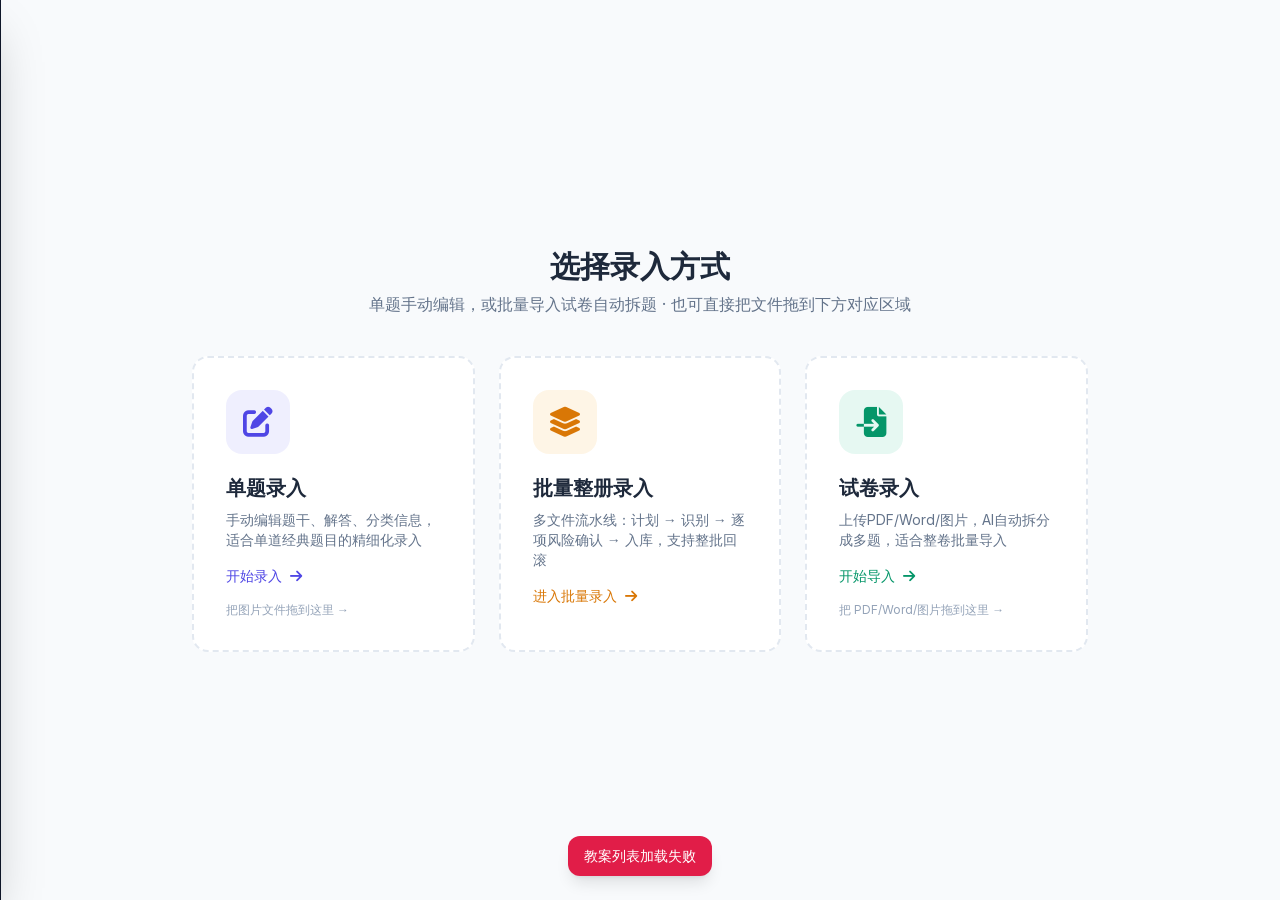
==== commit 7da4ec33: "feat(entry): 重构单题录入界面 P0/P2/P3，并修掉【答案】双前缀 P0 拆包袱： - 批量整册流水线并入试卷录入工作台，模式条切换「单卷拆题 / 批量整册」。 - 四个外观雷同的截图" ====
--- a/static/index.html
+++ b/static/index.html
@@ -472,7 +472,7 @@
                 <h1 class="text-3xl font-bold text-slate-800 dark:text-white mb-2">选择录入方式</h1>
                 <p class="text-slate-500 dark:text-slate-400">单题手动编辑，或批量导入试卷自动拆题 · 也可直接把文件拖到下方对应区域</p>
             </div>
-            <div class="grid grid-cols-2 gap-6">
+<div class="grid grid-cols-1 md:grid-cols-3 gap-6">
                 <!-- 单题录入卡片 -->
                 <div id="dropZoneSingle" onclick="enterSingleQuestion()"
                      class="group cursor-pointer bg-white dark:bg-slate-800 rounded-2xl border-2 border-dashed border-slate-200 dark:border-slate-700 p-8 hover:border-brand-500 dark:hover:border-brand-400 hover:shadow-xl transition-all duration-300">
@@ -487,7 +487,21 @@
                     </div>
                     <p class="mt-4 text-xs text-slate-400">把图片文件拖到这里 →</p>
                 </div>
-                <!-- 试卷录入卡片 -->
+<!-- 批量整册录入卡片 -->
+                        <div id="dropZoneBatch" onclick="enterBatchImport()"
+                             class="group cursor-pointer bg-white dark:bg-slate-800 rounded-2xl border-2 border-dashed border-slate-200 dark:border-slate-700 p-8 hover:border-amber-500 dark:hover:border-amber-400 hover:shadow-xl transition-all duration-300">
+                            <div class="w-16 h-16 rounded-2xl bg-amber-500/10 flex items-center justify-center mb-5 group-hover:bg-amber-500/20 transition-colors">
+                                <i class="fa-solid fa-layer-group text-3xl text-amber-600 dark:text-amber-400"></i>
+                            </div>
+                            <h3 class="text-xl font-bold text-slate-800 dark:text-white mb-2">批量整册录入</h3>
+                            <p class="text-sm text-slate-500 dark:text-slate-400 mb-4">多文件流水线：计划 → 识别 → 逐项风险确认 → 入库，支持整批回滚</p>
+                            <div class="flex items-center text-amber-600 dark:text-amber-400 text-sm font-medium">
+                                <span>进入批量录入</span>
+                                <i class="fa-solid fa-arrow-right ml-2 group-hover:translate-x-1 transition-transform"></i>
+                            </div>
+                        </div>
+
+<!-- 试卷录入卡片 -->
                 <div id="dropZonePaper" onclick="enterPaperImport()"
                      class="group cursor-pointer bg-white dark:bg-slate-800 rounded-2xl border-2 border-dashed border-slate-200 dark:border-slate-700 p-8 hover:border-emerald-500 dark:hover:border-emerald-400 hover:shadow-xl transition-all duration-300">
                     <div class="w-16 h-16 rounded-2xl bg-emerald-500/10 flex items-center justify-center mb-5 group-hover:bg-emerald-500/20 transition-colors">
@@ -510,9 +524,103 @@
 <div id="paperImportWorkspace" class="hidden w-full h-full overflow-hidden bg-slate-50 dark:bg-slate-900">
     <div class="w-full h-full flex flex-col">
         <!-- 工作台内容区 -->
-        <div id="paperImportContent" class="flex-1 overflow-hidden">
-        <!-- LATEX BATCH IMPORT MODAL - Apple Glass Style -->
-        <div id="latexImportModal" role="region" aria-label="试卷导入工作区" class="w-full h-full flex flex-col">
+<!-- 录入方式切换：单卷拆题（原流程）/ 批量整册（第四方案） -->
+        <div id="paperImportModeBar" class="px-4 pt-3 flex flex-wrap items-center gap-2">
+            <div class="media-target-group" role="group" aria-label="试卷录入方式">
+                <button type="button" id="paperImportModeSingle" class="media-target-btn" data-import-mode="single" aria-pressed="true">单卷拆题</button>
+                <button type="button" id="paperImportModeBatch" class="media-target-btn" data-import-mode="batch" aria-pressed="false">批量整册</button>
+            </div>
+            <p class="text-[11px] text-slate-400">单卷：一份 PDF/Word/图片现场拆题；批量：多文件整册流水线，带风险确认与整批回滚。</p>
+        </div>
+<div id="paperImportContent" class="flex-1 overflow-hidden">
+        <!-- 批量整册录入（第四方案）：原先塞在单题「解析」面板的第 4 个 tab 里，
+             它服务的是多文件流水线，与当前这一道题无关，搬回试卷录入工作台。 -->
+        <div id="batchImportPane" class="hidden h-full overflow-y-auto p-4">
+            <div class="mx-auto max-w-3xl bg-white dark:bg-slate-800 border border-slate-200 dark:border-slate-700 rounded-2xl p-5 space-y-4">
+                <div class="flex flex-wrap items-center justify-between gap-2">
+                    <h3 class="text-sm font-semibold text-slate-600 dark:text-slate-200 flex items-center gap-2">
+                        <i class="fa-solid fa-layer-group text-emerald-500" aria-hidden="true"></i>批量整册录入（第四方案）
+                    </h3>
+                    <p class="text-[11px] text-slate-400">多文件 → 计划 → 识别 → 逐项风险确认 → 入库，可整批回滚</p>
+                </div>
+                    <div id="batchImportPanel" class="space-y-4">
+                        <!-- 模式 & 上传 -->
+                        <div class="space-y-2">
+                            <div class="flex items-center gap-2 flex-wrap">
+                                <label class="text-xs font-medium text-slate-500">录入模式</label>
+                                <select id="batchMode" class="text-xs rounded-lg border border-slate-200 px-2 py-1.5 bg-white">
+                                    <option value="exam">整卷录入（试卷）</option>
+                                    <option value="textbook">教材 / 练习册</option>
+                                </select>
+                                <input id="batchTitle" type="text" placeholder="批次标题（作为题目来源，如：2024北京高考）"
+                                       class="flex-1 min-w-[160px] text-xs rounded-lg border border-slate-200 px-3 py-1.5">
+                            </div>
+                            <div id="batchDropZone" tabindex="0" class="border-2 border-dashed border-slate-200 hover:border-brand-500 focus:outline-none focus:ring-2 focus:ring-brand-500/20 focus:border-brand-500 bg-white rounded-xl p-4 text-center cursor-pointer transition-all duration-300">
+                                <input id="batchFileInput" type="file" accept="application/pdf" multiple class="hidden">
+                                <i class="fa-solid fa-file-pdf text-slate-300 text-2xl mb-1.5"></i>
+                                <p class="text-xs text-slate-500 font-medium">拖拽或点击上传 PDF（可多选，单文件 ≤300MB）</p>
+                                <div id="batchFileList" class="mt-2 space-y-1 text-[11px] text-slate-500"></div>
+                            </div>
+                        </div>
+
+                        <!-- 步骤条 -->
+                        <ol id="batchSteps" class="flex items-center gap-1.5 text-[11px]">
+                            <li data-step="session" class="flex-1 px-2 py-1.5 rounded-lg text-center border bg-slate-50 text-slate-400 border-slate-200">1 上传</li>
+                            <li data-step="plan" class="flex-1 px-2 py-1.5 rounded-lg text-center border bg-slate-50 text-slate-400 border-slate-200">2 计划</li>
+                            <li data-step="recognize" class="flex-1 px-2 py-1.5 rounded-lg text-center border bg-slate-50 text-slate-400 border-slate-200">3 识别</li>
+                            <li data-step="risk" class="flex-1 px-2 py-1.5 rounded-lg text-center border bg-slate-50 text-slate-400 border-slate-200">4 风险</li>
+                            <li data-step="commit" class="flex-1 px-2 py-1.5 rounded-lg text-center border bg-slate-50 text-slate-400 border-slate-200">5 入库</li>
+                        </ol>
+
+                        <!-- 操作区 -->
+                        <div id="batchActions" class="flex flex-wrap gap-2"></div>
+
+                        <!-- 进度 / 日志 -->
+                        <div id="batchProgressWrap" class="hidden">
+                            <div class="w-full bg-slate-200 h-1.5 rounded-full overflow-hidden">
+                                <div id="batchProgressBar" class="bg-brand-500 h-1.5 w-0 transition-all duration-300 rounded-full"></div>
+                            </div>
+                            <p id="batchLog" class="text-[11px] text-slate-500 mt-1"></p>
+                        </div>
+
+                        <!-- 计划预览 -->
+                        <div id="batchPlanWrap" class="hidden">
+                            <div class="text-xs font-semibold text-slate-500 mb-1">待识别页面（计划）</div>
+                            <div id="batchPlanList" class="text-[11px] text-slate-500 space-y-1 max-h-40 overflow-y-auto border border-slate-100 rounded-lg p-2"></div>
+                        </div>
+
+                        <!-- 目录树预览（教材模式） -->
+                        <div id="batchCatalogWrap" class="hidden">
+                            <div class="text-xs font-semibold text-slate-500 mb-1 flex items-center gap-1">
+                                <i class="fa-solid fa-list-tree text-brand-500"></i>
+                                按章节归档预览（教材模式）
+                            </div>
+                            <div id="batchCatalogTree" class="space-y-2 max-h-52 overflow-y-auto pr-1"></div>
+                        </div>
+
+                        <!-- 风险确认 -->
+                        <div id="batchRiskWrap" class="hidden space-y-2">
+                            <div class="text-xs font-semibold text-slate-500 flex items-center gap-1">
+                                <i class="fa-solid fa-triangle-exclamation text-amber-500"></i>
+                                风险确认（逐项填写接受理由后才能入库）
+                            </div>
+                            <div id="batchRiskList" class="space-y-2"></div>
+                        </div>
+
+                        <!-- 结果 -->
+                        <div id="batchResult" class="hidden text-xs"></div>
+
+                        <!-- 历史批次 -->
+                        <details class="text-xs text-slate-500">
+                            <summary class="cursor-pointer select-none hover:text-slate-700">历史批次</summary>
+                            <div id="batchHistory" class="mt-2 space-y-1"></div>
+                        </details>
+                    </div>
+            </div>
+        </div>
+
+<!-- LATEX BATCH IMPORT MODAL - Apple Glass Style -->
+<div id="latexImportModal" role="region" aria-label="试卷导入工作区" class="w-full h-full flex flex-col">
             <div class="w-full h-full flex flex-col overflow-hidden">
                 <!-- Modal Content (Split Pane) -->
                 <div id="latexImportModalContent" class="flex-1 flex overflow-hidden h-full relative">
@@ -1159,11 +1267,50 @@
 
             <div class="p-6 space-y-6 max-w-7xl mx-auto w-full">
 
-                <!-- 1. Metadata / Classification Info - Full Screen Single Row -->
-                
-                </div>
-
-                <!-- 2+3: 题干/解析 双栏主体（左栏编辑 + 右栏实时预览） -->
+<!-- 1. Metadata / Classification Info - Full Screen Single Row -->
+</div>
+
+        <!-- 素材通道：一个截图入口 + 目的地选择。
+             原先 4 个外观一致的截图区（题干 OCR / 插图 / 解析 OCR / 图片答案）合并成这一条：
+             贴图前先讲清「给谁、要不要识别成文字」，用户不用再猜图片最终落到哪。 -->
+        <div id="mediaChannelPanel" class="media-channel">
+            <div class="media-channel-head">
+                <span class="editor-meta-group-label">素材</span>
+                <div id="mediaTargetGroup" class="media-target-group" role="group" aria-label="贴图目的地">
+                    <button type="button" class="media-target-btn" data-media-target="stem-ocr" aria-pressed="true">题干 · 识别成文字</button>
+                    <button type="button" class="media-target-btn" data-media-target="stem-image" aria-pressed="false">题干 · 存为配图</button>
+                    <button type="button" class="media-target-btn" data-media-target="answer-ocr" aria-pressed="false">解析 · 识别成文字</button>
+                    <button type="button" class="media-target-btn" data-media-target="answer-image" aria-pressed="false">解析 · 存为图片作答</button>
+                </div>
+                <label id="mediaSkipTikzLabel" class="media-skip-switch">
+                    <input type="checkbox" id="globalSkipTikz">
+                    <span>禁用 TikZ 绘图</span>
+                </label>
+            </div>
+            <div id="mediaDropZone" tabindex="0" class="media-dropzone">
+                <input type="file" id="mediaFileInput" accept="image/*" multiple class="hidden">
+                <div id="mediaPlaceholder" class="media-placeholder">
+                    <i class="fa-solid fa-camera" aria-hidden="true"></i>
+                    <p class="media-placeholder-main">把截图拖到这里 / 点击上传 / 直接 Ctrl+V 粘贴</p>
+                    <p class="media-placeholder-sub" id="mediaTargetHint">目的地：题干 · 识别成文字</p>
+                    <p class="media-placeholder-sub" id="mediaEngineHint">识别引擎：读取系统设置</p>
+                </div>
+                <div id="mediaPreviewContainer" class="media-preview hidden">
+                    <img id="mediaPreviewImg" src="" alt="最近一次截图预览" class="media-preview-img">
+                    <span id="mediaStatusBadge" class="media-status-badge">已加载截图预览（点击可更换图片）</span>
+                    <div id="mediaStatusLoadingText" class="media-status-loading hidden">
+                        <i class="fa-solid fa-spinner animate-spin" aria-hidden="true"></i><span>正在解析……</span>
+                    </div>
+                </div>
+            </div>
+            <div class="media-channel-foot">
+                <p class="media-placeholder-sub">遇到拼图（例如四个选项共用一张图）可就地切开，切完直接填进各选项槽。</p>
+                <button type="button" id="mediaOpenCropBtn" class="media-inline-btn">
+                    <i class="fa-solid fa-scissors" aria-hidden="true"></i><span>切图工具</span>
+                </button>
+            </div>
+        </div>
+<!-- 2+3: 题干/解析 双栏主体（左栏编辑 + 右栏实时预览） -->
                 <div class="flex gap-5 items-start">
                     <!-- 左栏：题干面板（上） -->
                     <div class="flex-1 min-w-0 flex flex-col gap-5">
@@ -1180,10 +1327,6 @@
                                 <i class="fa-solid fa-compass-drafting" aria-hidden="true"></i>
                                 <span>新增绘图</span>
                             </button>
-                            <label class="inline-flex items-center text-[10px] text-slate-500 cursor-pointer select-none border border-indigo-200 bg-indigo-50 rounded-xl px-3 py-2">
-                                <input type="checkbox" id="contentOcrSkipTikz" class="w-5 h-5 rounded border-slate-300 text-brand-500 focus:ring-brand-500/20 mr-1.5">
-                                <span class="text-xs font-medium">禁用TikZ绘图</span>
-                            </label>
                         </div>
                     </div>
 
@@ -1193,29 +1336,35 @@
                                   class="glass-input w-full p-4 rounded-xl outline-none focus:border-brand-500 focus:ring-1 focus:ring-brand-500 font-mono text-sm leading-relaxed resize-y border-2 border-dashed border-slate-300 hover:border-brand-500 transition-colors duration-300"></textarea>
                     </div>
 
+                    <!-- 选项编辑卡：题干 textarea 仍是唯一真源，这里只是它的结构化视图。
+                         任何改动只回写「A．正文」纯文本，choices 环境由后端归一化链生成。 -->
+                    <div id="optionEditorPanel" class="option-panel hidden">
+                        <div class="option-panel-head">
+                            <span class="option-panel-title">
+                                <i class="fa-solid fa-list-ol" aria-hidden="true"></i><span>选项</span>
+                            </span>
+                            <p class="option-panel-hint">改这里等于改题干，保存时自动排成选项版式</p>
+                        </div>
+                        <div id="optionRows" class="option-rows"></div>
+                        <div class="option-panel-foot">
+                            <div>
+                                <button type="button" id="optionAddBtn" class="option-icon-btn">
+                                    <i class="fa-solid fa-plus" aria-hidden="true"></i><span>加选项</span>
+                                </button>
+                                <button type="button" id="optionSplitBtn" class="option-icon-btn">
+                                    <i class="fa-solid fa-scissors" aria-hidden="true"></i><span>切开拼图</span>
+                                </button>
+                            </div>
+                            <p id="optionModeNote" class="option-panel-note">选项从题干解析；图片型选项可切开分别入槽</p>
+                        </div>
+                    </div>
                     <!-- 题干 OCR 面板 -->
                     <div id="contentTabContent-ocr" class="space-y-4">
                         <div class="flex items-center justify-between">
-                            <span class="text-xs font-semibold text-slate-500"><i class="fa-solid fa-camera text-slate-400 mr-1"></i>题干 OCR 识别</span>
-                            <span class="text-[10px] text-slate-400">拖拽/粘贴截图到题干编辑框或下方区域</span>
+<span class="text-xs font-semibold text-slate-500"><i class="fa-solid fa-camera text-slate-400 mr-1"></i>题干识别结果</span>
+<span class="text-[10px] text-slate-400">截图请走上方「素材通道」，或直接把图拖进题干编辑框</span>
                         </div>
                         <!-- Content OCR Dropzone -->
-                        <div id="contentOcrDropZone" tabindex="0" class="border-2 border-dashed border-slate-200 hover:border-brand-500 focus:outline-none focus:ring-2 focus:ring-brand-500/20 focus:border-brand-500 bg-white rounded-xl p-4 text-center cursor-pointer transition-all duration-300 relative overflow-hidden flex flex-col items-center justify-center min-h-[100px]">
-                            <input type="file" id="contentOcrFileInput" accept="image/*" class="hidden">
-                            <div id="contentOcrPlaceholder" class="space-y-1.5 flex flex-col items-center">
-                                <i class="fa-solid fa-crop-simple text-slate-300 text-2xl mb-0.5 animate-pulse"></i>
-                                <p class="text-xs text-slate-500 font-medium">将题目截图拖拽到此，或点击上传 (支持截图粘贴)</p>
-                                <p id="contentOcrPlaceholderSub" class="text-[10px] text-slate-400 mt-1">调用配置的多模态引擎</p>
-                            </div>
-                            <div id="contentOcrPreviewContainer" class="hidden w-full flex flex-col items-center space-y-2 py-1">
-                                <img id="contentOcrPreviewImg" src="" alt="OCR Preview" class="max-h-[120px] rounded-lg border border-slate-200 object-contain shadow-sm bg-slate-50 cursor-zoom-in" onclick="event.stopPropagation(); if (!contentOcrAbortController) zoomImage(this.src);">
-                                <span id="contentOcrStatusBadge" class="text-[10px] text-brand-600 bg-brand-50 px-2.5 py-0.5 rounded-md font-bold">已加载截图预览 (点击可更换图片)</span>
-                                <div id="contentOcrStatusLoadingText" class="hidden text-xs text-slate-500 font-medium flex items-center justify-center space-x-1.5 mt-1">
-                                    <i class="fa-solid fa-spinner animate-spin text-brand-500"></i>
-                                    <span>正在解析......</span>
-                                </div>
-                            </div>
-                        </div>
 
                         <!-- Content OCR Loading -->
                         <div id="contentOcrLoadingIndicator" role="status" aria-live="polite" class="hidden glass-card rounded-xl p-4 text-center space-y-2">
@@ -1250,13 +1399,8 @@
 
                     <!-- 配图上传 -->
                     <div class="space-y-2">
-                        <div id="illustrationDropZone" tabindex="0" class="border-2 border-dashed border-slate-200 hover:border-brand-500 focus:outline-none focus:ring-2 focus:ring-brand-500/20 focus:border-brand-500 bg-white rounded-xl p-3 text-center cursor-pointer transition-all duration-300">
-                            <input type="file" id="illustrationFileInput" accept="image/*" class="hidden">
-                            <i class="fa-solid fa-cloud-arrow-up text-slate-300 text-xl mb-1"></i>
-                            <p class="text-xs text-slate-500 font-medium">拖拽插图到此，或点击上传 (支持粘贴剪贴板截图)</p>
-                            <p class="text-[10px] text-slate-400 mt-0.5">上传后将自动生成插图标签</p>
-                        </div>
-                        <div id="illustrationsList" class="flex flex-wrap gap-2 pt-1"></div>
+                        <p class="text-[11px] font-bold text-slate-500 flex items-center gap-1.5"><i class="fa-solid fa-image text-slate-400" aria-hidden="true"></i>本题配图<span class="font-normal text-slate-400">（素材通道选「题干 · 存为配图」即加入此处）</span></p>
+<div id="illustrationsList" class="flex flex-wrap gap-2 pt-1"></div>
                     </div>
 
                     <!-- 题干 TikZ 资产 -->
@@ -1281,10 +1425,6 @@
                                 <i class="fa-solid fa-compass-drafting" aria-hidden="true"></i>
                                 <span>新增绘图</span>
                             </button>
-                            <label class="inline-flex items-center text-[10px] text-slate-500 cursor-pointer select-none border border-indigo-200 bg-indigo-50 rounded-xl px-3 py-2">
-                                <input type="checkbox" id="answerOcrSkipTikz" class="w-5 h-5 rounded border-slate-300 text-brand-500 focus:ring-brand-500/20 mr-1.5">
-                                <span class="text-xs font-medium">禁用TikZ绘图</span>
-                            </label>
                         </div>
                     </div>
 
@@ -1294,30 +1434,12 @@
                                   class="w-full p-4 rounded-xl font-mono text-sm leading-relaxed resize-y border-2 border-dashed border-slate-300 hover:border-brand-500 focus:border-brand-500 focus:ring-2 focus:ring-brand-100 transition-all"></textarea>
                     </div>
 
-                    <!-- 解析 workflow tab 按钮 -->
-                    <div class="flex gap-1 text-sm p-1">
-                        <button type="button" onclick="switchWorkflowTab('ai')" id="tabBtn-ai" class="flex-1 py-2 px-3 rounded-lg font-medium text-xs flex items-center justify-center space-x-1.5 bg-white text-brand-600 shadow-sm border border-slate-200">
-                            <i class="fa-solid fa-wand-magic-sparkles text-brand-500"></i>
-                            <span>AI 智能生成</span>
-                        </button>
-                        <button type="button" onclick="switchWorkflowTab('ocr')" id="tabBtn-ocr" class="flex-1 py-2 px-3 rounded-lg font-medium text-xs flex items-center justify-center space-x-1.5 text-slate-600 hover:text-slate-800 hover:bg-white/50 transition-all">
-                            <i class="fa-solid fa-camera text-slate-400"></i>
-                            <span>OCR 图像识别</span>
-                        </button>
-                        <button type="button" onclick="switchWorkflowTab('image')" id="tabBtn-image" class="flex-1 py-2 px-3 rounded-lg font-medium text-xs flex items-center justify-center space-x-1.5 text-slate-600 hover:text-slate-800 hover:bg-white/50 transition-all">
-                            <i class="fa-solid fa-images text-slate-400"></i>
-                            <span>图片答案</span>
-                        </button>
-                        <button type="button" onclick="switchWorkflowTab('batch')" id="tabBtn-batch" class="flex-1 py-2 px-3 rounded-lg font-medium text-xs flex items-center justify-center space-x-1.5 text-slate-600 hover:text-slate-800 hover:bg-white/50 transition-all">
-                            <i class="fa-solid fa-layer-group text-slate-400"></i>
-                            <span>第四方案·批量</span>
-                        </button>
-                    </div>
 
                     <!-- Tab Content Panel -->
                     <div class="bg-white border border-slate-200 rounded-xl p-4 min-h-[160px]">
 
-                        <!-- TAB 1: AI Autogen -->
+<!-- AI 一键生成解析 -->
+    <h4 class="text-[11px] font-bold text-slate-500 flex items-center gap-1.5"><i class="fa-solid fa-wand-magic-sparkles text-brand-500" aria-hidden="true"></i>AI 一键生成解析</h4>
                         <div id="tabContent-ai" class="space-y-4">
                             <div class="space-y-2">
                                 <label class="block text-xs font-medium text-slate-500">补充引导指令 (可选)</label>
@@ -1369,25 +1491,10 @@
                             </div>
                         </div>
 
-                        <!-- TAB 2: OCR Recognition -->
-                        <div id="tabContent-ocr" class="space-y-4 hidden">
+<!-- 解析识别结果：截图走上方「素材通道」，这里只放进度与结果 -->
+<div id="tabContent-ocr" class="space-y-4">
+    <h4 class="text-[11px] font-bold text-slate-500 flex items-center gap-1.5"><i class="fa-solid fa-camera text-slate-400" aria-hidden="true"></i>解析识别结果</h4>
                             <!-- OCR Drag Upload Area -->
-                            <div id="ocrDropZone" tabindex="0" class="border-2 border-dashed border-slate-200 hover:border-brand-500 focus:outline-none focus:ring-2 focus:ring-brand-500/20 focus:border-brand-500 bg-white rounded-xl p-4 text-center cursor-pointer transition-all duration-300 relative overflow-hidden flex flex-col items-center justify-center min-h-[100px]">
-                                <input type="file" id="ocrFileInput" accept="image/*" class="hidden">
-                                <div id="ocrPlaceholder" class="space-y-1.5 flex flex-col items-center">
-                                    <i class="fa-solid fa-crop-simple text-slate-300 text-2xl mb-1.5 animate-pulse"></i>
-                                    <p class="text-xs text-slate-500 font-medium">将答案或题目截图拖拽到此，或点击上传 (支持粘贴)</p>
-                                    <p id="answerOcrPlaceholderSub" class="text-[10px] text-slate-400 mt-1">遵循系统 API 设置中的默认引擎</p>
-                                </div>
-                                <div id="ocrPreviewContainer" class="hidden w-full flex flex-col items-center space-y-2 py-1">
-                                    <img id="ocrPreviewImg" src="" alt="OCR Preview" class="max-h-[120px] rounded-lg border border-slate-200 object-contain shadow-sm bg-slate-50 cursor-zoom-in" onclick="event.stopPropagation(); if (!answerOcrAbortController) zoomImage(this.src);">
-                                    <span id="ocrStatusBadge" class="text-[10px] text-brand-600 bg-brand-50 px-2.5 py-0.5 rounded-md font-bold">已加载截图预览 (点击可更换图片)</span>
-                                    <div id="ocrStatusLoadingText" class="hidden text-xs text-slate-500 font-medium flex items-center justify-center space-x-1.5 mt-1">
-                                        <i class="fa-solid fa-spinner animate-spin text-brand-500"></i>
-                                        <span>正在解析......</span>
-                                    </div>
-                                </div>
-                            </div>
 
                             <!-- OCR Loading -->
                             <div id="ocrLoadingIndicator" role="status" aria-live="polite" class="hidden bg-slate-50 border border-slate-200 rounded-xl p-4 text-center space-y-2">
@@ -1405,20 +1512,12 @@
                             </div>
                         </div>
 
-                        <!-- TAB 3: Image Answer -->
-                        <div id="tabContent-image" class="space-y-4 hidden">
-                            <p class="text-xs text-slate-400 flex items-center space-x-1">
-                                <i class="fa-solid fa-images text-brand-500 mr-1"></i>
-                                <span>上传或粘贴多张图片，不进行 OCR 识别，直接作为本题解答的图片内容。</span>
-                            </p>
+<!-- 图片作答：素材通道选「解析 · 存为图片作答」即落到这里 -->
+<div id="tabContent-image" class="space-y-4">
+    <h4 class="text-[11px] font-bold text-slate-500 flex items-center gap-1.5"><i class="fa-solid fa-images text-brand-500" aria-hidden="true"></i>图片作答</h4>
+    <p class="text-xs text-slate-400">素材通道选「解析 · 存为图片作答」，图片直接作为本题解答，不经 OCR。</p>
 
                             <!-- Image Answer Drag Upload Area -->
-                            <div id="imageAnswerDropZone" tabindex="0" class="border-2 border-dashed border-slate-200 hover:border-brand-500 focus:outline-none focus:ring-2 focus:ring-brand-500/20 focus:border-brand-500 bg-white rounded-xl p-4 text-center cursor-pointer transition-all duration-300">
-                                <input type="file" id="imageAnswerFileInput" accept="image/*" multiple class="hidden">
-                                <i class="fa-solid fa-images text-slate-300 text-2xl mb-1.5 animate-pulse"></i>
-                                <p class="text-xs text-slate-500 font-medium">将答案截图拖拽到此，或点击上传 (支持多选与直接粘贴)</p>
-                                <p class="text-[10px] text-slate-400 mt-1">直接以图片形式保存为答案</p>
-                            </div>
 
                             <!-- Uploaded Answer Images list -->
                             <div class="space-y-2">
@@ -1432,79 +1531,6 @@
                     </div>
 
                     <!-- TAB 4: 第四录入方案·批量流水线 -->
-                    <div id="tabContent-batch" class="space-y-4 hidden">
-                        <!-- 模式 & 上传 -->
-                        <div class="space-y-2">
-                            <div class="flex items-center gap-2 flex-wrap">
-                                <label class="text-xs font-medium text-slate-500">录入模式</label>
-                                <select id="batchMode" class="text-xs rounded-lg border border-slate-200 px-2 py-1.5 bg-white">
-                                    <option value="exam">整卷录入（试卷）</option>
-                                    <option value="textbook">教材 / 练习册</option>
-                                </select>
-                                <input id="batchTitle" type="text" placeholder="批次标题（作为题目来源，如：2024北京高考）"
-                                       class="flex-1 min-w-[160px] text-xs rounded-lg border border-slate-200 px-3 py-1.5">
-                            </div>
-                            <div id="batchDropZone" tabindex="0" class="border-2 border-dashed border-slate-200 hover:border-brand-500 focus:outline-none focus:ring-2 focus:ring-brand-500/20 focus:border-brand-500 bg-white rounded-xl p-4 text-center cursor-pointer transition-all duration-300">
-                                <input id="batchFileInput" type="file" accept="application/pdf" multiple class="hidden">
-                                <i class="fa-solid fa-file-pdf text-slate-300 text-2xl mb-1.5"></i>
-                                <p class="text-xs text-slate-500 font-medium">拖拽或点击上传 PDF（可多选，单文件 ≤300MB）</p>
-                                <div id="batchFileList" class="mt-2 space-y-1 text-[11px] text-slate-500"></div>
-                            </div>
-                        </div>
-
-                        <!-- 步骤条 -->
-                        <ol id="batchSteps" class="flex items-center gap-1.5 text-[11px]">
-                            <li data-step="session" class="flex-1 px-2 py-1.5 rounded-lg text-center border bg-slate-50 text-slate-400 border-slate-200">1 上传</li>
-                            <li data-step="plan" class="flex-1 px-2 py-1.5 rounded-lg text-center border bg-slate-50 text-slate-400 border-slate-200">2 计划</li>
-                            <li data-step="recognize" class="flex-1 px-2 py-1.5 rounded-lg text-center border bg-slate-50 text-slate-400 border-slate-200">3 识别</li>
-                            <li data-step="risk" class="flex-1 px-2 py-1.5 rounded-lg text-center border bg-slate-50 text-slate-400 border-slate-200">4 风险</li>
-                            <li data-step="commit" class="flex-1 px-2 py-1.5 rounded-lg text-center border bg-slate-50 text-slate-400 border-slate-200">5 入库</li>
-                        </ol>
-
-                        <!-- 操作区 -->
-                        <div id="batchActions" class="flex flex-wrap gap-2"></div>
-
-                        <!-- 进度 / 日志 -->
-                        <div id="batchProgressWrap" class="hidden">
-                            <div class="w-full bg-slate-200 h-1.5 rounded-full overflow-hidden">
-                                <div id="batchProgressBar" class="bg-brand-500 h-1.5 w-0 transition-all duration-300 rounded-full"></div>
-                            </div>
-                            <p id="batchLog" class="text-[11px] text-slate-500 mt-1"></p>
-                        </div>
-
-                        <!-- 计划预览 -->
-                        <div id="batchPlanWrap" class="hidden">
-                            <div class="text-xs font-semibold text-slate-500 mb-1">待识别页面（计划）</div>
-                            <div id="batchPlanList" class="text-[11px] text-slate-500 space-y-1 max-h-40 overflow-y-auto border border-slate-100 rounded-lg p-2"></div>
-                        </div>
-
-                        <!-- 目录树预览（教材模式） -->
-                        <div id="batchCatalogWrap" class="hidden">
-                            <div class="text-xs font-semibold text-slate-500 mb-1 flex items-center gap-1">
-                                <i class="fa-solid fa-list-tree text-brand-500"></i>
-                                按章节归档预览（教材模式）
-                            </div>
-                            <div id="batchCatalogTree" class="space-y-2 max-h-52 overflow-y-auto pr-1"></div>
-                        </div>
-
-                        <!-- 风险确认 -->
-                        <div id="batchRiskWrap" class="hidden space-y-2">
-                            <div class="text-xs font-semibold text-slate-500 flex items-center gap-1">
-                                <i class="fa-solid fa-triangle-exclamation text-amber-500"></i>
-                                风险确认（逐项填写接受理由后才能入库）
-                            </div>
-                            <div id="batchRiskList" class="space-y-2"></div>
-                        </div>
-
-                        <!-- 结果 -->
-                        <div id="batchResult" class="hidden text-xs"></div>
-
-                        <!-- 历史批次 -->
-                        <details class="text-xs text-slate-500">
-                            <summary class="cursor-pointer select-none hover:text-slate-700">历史批次</summary>
-                            <div id="batchHistory" class="mt-2 space-y-1"></div>
-                        </details>
-                    </div>
 
                     <!-- 解析 TikZ 资产 -->
                     <div id="answerTikzAssetsPanel" class="hidden rounded-xl border border-indigo-100 bg-indigo-50/45 p-3">
@@ -1605,7 +1631,7 @@
         <!-- Workspace 2: Standalone 4-Part Paper Studio Workspace Section -->
         <div id="paperWorkspaceSection" class="w-full h-full flex overflow-hidden hidden bg-slate-50 dark:bg-slate-950">
             <!-- Left Side: Parts ② & ③ (60% width) -->
-            <div class="w-[60%] flex flex-col h-full border-r border-slate-200/80 dark:border-slate-800 shrink-0 bg-slate-50/50 dark:bg-slate-900/50">
+            <div class="w-[48%] flex flex-col h-full border-r border-slate-200/80 dark:border-slate-800 shrink-0 bg-slate-50/50 dark:bg-slate-900/50">
                 <!-- Part ②: Collapsible Control Bar -->
                 <div id="paperFilterSection" class="p-2.5 sm:p-3 transition-all duration-300 shrink-0">
                     <!-- Rendered by paper.js -->
@@ -1626,7 +1652,7 @@
             </div>
 
             <!-- Right Side: Part ④ (40% width) -->
-            <div class="w-[40%] flex flex-col h-full bg-slate-100/60 dark:bg-slate-950 p-4 overflow-hidden shrink-0" id="paperCanvasSection">
+            <div class="w-[52%] flex flex-col h-full bg-slate-100/60 dark:bg-slate-950 p-4 overflow-hidden shrink-0" id="paperCanvasSection">
                 <!-- Rendered by paper.js -->
             </div>
         </div>
@@ -2852,6 +2878,7 @@
     <script src="/static/js/ocr.js?v=1.0.1"></script>
     <script src="/static/js/import.js?v=1.0.3"></script>
     <script src="/static/js/import_batch.js?v=1.0.0"></script>
+    <script src="/static/js/entry_options.js?v=1.0.0"></script>
     <script src="/static/js/paper.js?v=1.0.1"></script>
     <script src="/static/js/lesson.js?v=1.0.2"></script>
     <script src="/static/js/lecture.js?v=1.0.0"></script>
@@ -2931,6 +2958,81 @@
         </div>
     </div>
     
+    <!-- 选项切图工具：一张拼图切成 N 块（网格均分 / 自由框选），逐块走现有 /api/upload。
+         透明全屏浮层，开关必须走 openModalWithTransition/closeModalWithTransition，
+         并已在 test_frontend_usability 的登记表内登记。 -->
+    <div id="optionCropModal" role="dialog" aria-modal="true" aria-hidden="true" aria-labelledby="optionCropModalTitle" class="fixed inset-0 glass-modal-overlay z-50 flex items-center justify-center hidden opacity-0 transition-opacity duration-300">
+        <div class="glass-modal rounded-2xl w-full max-w-4xl h-[86vh] flex flex-col transform scale-95 transition-transform duration-300 overflow-hidden">
+            <div class="flex justify-between items-center border-b border-slate-200/50 px-6 py-4 shrink-0">
+                <h3 id="optionCropModalTitle" class="font-bold text-base text-slate-800 flex items-center space-x-2">
+                    <i class="fa-solid fa-scissors text-brand-600" aria-hidden="true"></i>
+                    <span>切分选项拼图</span>
+                </h3>
+                <div class="flex items-center space-x-3">
+                    <span id="cropCountBadge" role="status" aria-live="polite" class="text-xs text-slate-500 bg-slate-100 px-2.5 py-1 rounded-lg border border-slate-200">0 块</span>
+                    <button type="button" id="optionCropCloseBtn" data-modal-close aria-label="关闭切图弹窗" class="glass-btn w-9 h-9 flex items-center justify-center rounded-xl text-slate-400 hover:text-slate-600 transition-all">
+                        <i class="fa-solid fa-xmark text-lg" aria-hidden="true"></i>
+                    </button>
+                </div>
+            </div>
+
+            <div class="crop-toolbar">
+                <div class="media-target-group" role="group" aria-label="切图方式">
+                    <button type="button" id="cropModeGrid" class="media-target-btn" data-crop-mode="grid" aria-pressed="true">网格均分</button>
+                    <button type="button" id="cropModeFree" class="media-target-btn" data-crop-mode="free" aria-pressed="false">自由框选</button>
+                </div>
+                <div id="cropGridControls" class="flex flex-wrap items-center gap-2">
+                    <div class="media-target-group" role="group" aria-label="网格预设">
+                        <button type="button" class="media-target-btn crop-preset-btn" data-crop-preset="2x2" aria-pressed="true">2×2</button>
+                        <button type="button" class="media-target-btn crop-preset-btn" data-crop-preset="1x4" aria-pressed="false">1×4</button>
+                        <button type="button" class="media-target-btn crop-preset-btn" data-crop-preset="4x1" aria-pressed="false">4×1</button>
+                        <button type="button" class="media-target-btn crop-preset-btn" data-crop-preset="2x1" aria-pressed="false">2×1</button>
+                        <button type="button" class="media-target-btn crop-preset-btn" data-crop-preset="3x1" aria-pressed="false">3×1</button>
+                    </div>
+                    <label class="flex items-center gap-1 text-[11px] font-semibold text-slate-500">行
+                        <input id="cropRows" type="number" min="1" max="9" value="2" class="w-12 px-2 py-1 rounded-lg border border-slate-200 text-xs">
+                    </label>
+                    <label class="flex items-center gap-1 text-[11px] font-semibold text-slate-500">列
+                        <input id="cropCols" type="number" min="1" max="9" value="2" class="w-12 px-2 py-1 rounded-lg border border-slate-200 text-xs">
+                    </label>
+                    <label class="flex items-center gap-1 text-[11px] font-semibold text-slate-500">收边
+                        <input id="cropInset" type="range" min="0" max="15" value="2" class="w-24 accent-indigo-600">
+                        <span id="cropInsetValue" class="w-8 text-[11px] text-slate-400">2%</span>
+                    </label>
+                </div>
+                <div id="cropFreeControls" class="hidden">
+                    <p class="crop-hint">在图上按住拖动即可连续加框，右上角 × 删除单个框。</p>
+                </div>
+                <div class="flex items-center gap-1.5 ml-auto">
+                    <button type="button" id="cropZoomOut" aria-label="缩小预览" class="option-icon-btn"><i class="fa-solid fa-minus" aria-hidden="true"></i></button>
+                    <span id="cropZoomText" class="text-[11px] font-bold text-slate-500 min-w-[42px] text-center">100%</span>
+                    <button type="button" id="cropZoomIn" aria-label="放大预览" class="option-icon-btn"><i class="fa-solid fa-plus" aria-hidden="true"></i></button>
+                    <button type="button" id="cropResetZoom" aria-label="重置缩放" class="option-icon-btn"><i class="fa-solid fa-rotate-left" aria-hidden="true"></i></button>
+                </div>
+            </div>
+
+            <div class="crop-stage">
+                <div id="cropFrame" class="crop-frame">
+                    <img id="cropSourceImg" src="" alt="待切分的选项拼图">
+                </div>
+            </div>
+
+            <div id="cropResults" class="crop-results"></div>
+
+            <div class="crop-footer">
+                <p id="cropHint" class="crop-hint">切好的图逐块上传，并按 A/B/C/D 填进选项槽。</p>
+                <div class="flex items-center gap-2">
+                    <button type="button" id="cropClearBtn" class="option-icon-btn is-danger">
+                        <i class="fa-solid fa-eraser" aria-hidden="true"></i><span>清空框选</span>
+                    </button>
+                    <button type="button" id="cropApplyBtn" disabled
+                            class="px-5 py-2 rounded-xl bg-brand-600 hover:bg-brand-500 text-white font-bold text-xs shadow-md transition-all active:scale-95 disabled:opacity-40 disabled:pointer-events-none min-h-[44px]">
+                        <i class="fa-solid fa-arrow-up-from-bracket mr-1.5" aria-hidden="true"></i><span>上传并填入选项</span>
+                    </button>
+                </div>
+            </div>
+        </div>
+    </div>
     <!-- PDF PAGE VIEWER & MANUAL CROP LIGHTBOX MODAL - Apple Glass Style -->
     <div id="pdfCropModal" role="dialog" aria-modal="true" aria-hidden="true" aria-labelledby="pdfCropModalTitle" class="fixed inset-0 glass-modal-overlay z-50 flex items-center justify-center hidden opacity-0 transition-opacity duration-300">
         <div class="glass-modal rounded-2xl w-full max-w-5xl h-[85vh] flex flex-col transform scale-95 transition-transform duration-300 overflow-hidden">
@@ -3089,10 +3191,14 @@
             <button onclick="LectureManager.printLecture()" class="rounded-lg border border-violet-600 px-3 py-1.5 text-sm font-bold text-violet-700 dark:text-violet-300 hover:bg-violet-50 dark:hover:bg-violet-900/20" data-tooltip="用浏览器打印对话框输出当前视图">
                 <i class="fa-solid fa-print mr-1"></i>浏览器打印
             </button>
+            <select id="lectureExportFormat" class="glass-select rounded-lg border border-slate-300 dark:border-slate-700 px-2 py-1.5 text-sm" title="LaTeX 导出排版口径：试卷体＝exam-zh（与组卷同款）；书本体＝ElegantBook + 垫片（强制走 XeLaTeX，中文字体固定 Fandol）" aria-label="排版口径">
+                <option value="exam-zh">试卷体</option>
+                <option value="elegantbook">书本体</option>
+            </select>
             <button id="lectureExportTex" onclick="LectureManager.exportTex()" class="rounded-lg border border-slate-300 dark:border-slate-700 px-3 py-1.5 text-sm hover:bg-slate-100 dark:hover:bg-slate-800" data-tooltip="导出与 PDF 同一份 LaTeX 源码（.tex），可自行编译">
                 <i class="fa-solid fa-file-code mr-1"></i>导出 TEX
             </button>
-            <button id="lectureExportPdf" onclick="LectureManager.exportPdf()" class="rounded-lg bg-violet-600 px-3 py-1.5 text-sm font-bold text-white hover:bg-violet-700 disabled:opacity-50" data-tooltip="走组卷引擎（exam-zh + XeLaTeX）编译高清 PDF，按当前视图决定含不含答案">
+            <button id="lectureExportPdf" onclick="LectureManager.exportPdf()" class="rounded-lg bg-violet-600 px-3 py-1.5 text-sm font-bold text-white hover:bg-violet-700 disabled:opacity-50" data-tooltip="导出 PDF：试卷体优先无头浏览器打印网页预览（无浏览器时走 exam-zh + XeLaTeX）；书本体强制 ElegantBook + XeLaTeX；按当前视图决定含不含答案">
                 <i class="fa-solid fa-file-pdf mr-1"></i>导出 PDF
             </button>
         </div>
--- a/static/css/app.css
+++ b/static/css/app.css
@@ -304,7 +304,7 @@
     background-color: #ffffff !important;
     color: #0f172a !important;
     border-color: #cbd5e1 !important;
-    box-shadow: 0 20px 25px -5px rgba(0, 0, 0, 0.5), 0 8px 10px -6px rgba(0, 0, 0, 0.4) !important;
+    box-shadow: 0 10px 28px -14px rgba(0, 0, 0, 0.45), 0 2px 6px rgba(0, 0, 0, 0.18) !important;
 }
 
 .a4-paper-sheet h1,
@@ -357,6 +357,25 @@
     background-color: rgba(255, 255, 255, 0.95);
     border: 1px solid rgba(203, 213, 225, 0.8);
     color: #64748b;
+}
+
+/* 工具条挂在题目右上角，正好盖住选择题题干末尾的作答括号。旧写法是一晃就实心，
+   白牌直接吞掉一行卷面；现在分三段：不可见 → 题目 hover 半透明 → 指针真正落到
+   工具条上（或键盘聚焦到其中的按钮）才实体。三段的特异度依次是 (0,1,0)、(0,3,0)、
+   (0,4,0)/(0,3,0)，最后一段与前一段同值的那条靠书写顺序取胜，顺序绝不能调。
+   另外刻意不加 .a4-paper-sheet 前缀：纸面不是卡片，题目自身的 hover 样式化
+   已被永久禁赛（见 test_frontend_usability），这里只作用于工具条。 */
+.paper-canvas-toolbar {
+    opacity: 0;
+}
+
+.paper-q-item:hover .paper-canvas-toolbar {
+    opacity: .55;
+}
+
+.paper-q-item:hover .paper-canvas-toolbar:hover,
+.paper-q-item .paper-canvas-toolbar:focus-within {
+    opacity: 1;
 }
 
 .paper-canvas-toolbar .toolbar-label,
@@ -821,6 +840,180 @@
 
 .paper-choice-options-row .choices-grid {
     width: 100%;
+}
+
+
+/* =====================================================================
+   组卷 A4 画布（待办 #18 · 方案 A-lite：真 A4 盒子 + 等比缩放）
+   页面几何与导出侧 exam-zh 同口径，全部按「真 A4 像素」书写，不再用
+   Tailwind 的 w-full/px-10 让纸面随视口伸缩：
+     · 96dpi 下 A4 = 210mm×297mm = 794px×1123px
+     · geometry margin = 1in = 96px  → 版心宽 602px（= exam-zh 的 \linewidth）
+     · ctex 五号正文 10.5bp ≈ 14px，行距 12.6bp（= 字号 × 1.2）
+     · 1cm = 37.8px（解答题留白按此换算，原 35px/cm 偏小 7.4%）
+   视口适配交给 .paper-zoom-stage 的 zoom，页内测量口径不受影响。
+   ===================================================================== */
+.paper-zoom-stage {
+    /* 用 zoom 而不是 transform: scale()：zoom 会真正参与布局，外层滚动容器
+     * 拿到的就是缩放后的尺寸，无需手动预留宽高；而页内 clientWidth/scrollWidth
+     * （选项降列的测量依据）仍是 A4 本地像素，列数与 PDF 一致。 */
+    zoom: var(--paper-zoom, 1);
+    flex: 0 0 auto;
+    width: 794px;
+    margin: 0 auto;
+}
+
+.a4-paper-sheet {
+    position: relative;
+    box-sizing: border-box;
+    width: 794px;
+    min-height: 1123px;
+    padding: 96px;
+    overflow: hidden;
+    background-color: #ffffff;
+    color: #0f172a;
+    border: 1px solid #cbd5e1;
+    border-radius: 2px;
+    box-shadow: 0 10px 28px -14px rgba(15, 23, 42, 0.28), 0 2px 6px rgba(15, 23, 42, 0.08);
+    /* 导出侧是 \examsetup font=times：拉丁走 Times New Roman、中文走宋体。
+     * 不写这条会命中 Tailwind 默认 serif 栈里的 Georgia（旧式数字、字面更宽），
+     * 卷面数字与 PDF 明显两样。 */
+    font-family: "Times New Roman", "Songti SC", "SimSun", serif;
+    font-size: 14px;
+    line-height: 1.2;
+    /* 卷面是纸，不是控件：整页允许选中复制（选项网格模板自带 select-none，页内放开） */
+    -webkit-user-select: text;
+    user-select: text;
+}
+
+.a4-paper-sheet .choices-grid {
+    -webkit-user-select: text;
+    user-select: text;
+}
+
+/* 题目回到纸面：去掉圆角卡片、hover 变紫与 8px 内缩
+ * （原先题号被 p-2 顶得比大题标题右移一档，左边缘一条ragged线）。 */
+.a4-paper-sheet .paper-q-item {
+    margin: 0;
+    padding: 0;
+    border: 0;
+    border-radius: 0;
+    background: transparent;
+}
+.a4-paper-sheet .paper-q-item + .paper-q-item {
+    /* 题间留白：约一个空行，对应真卷的题目呼吸感 */
+    margin-top: 0.75em;
+}
+
+/* 大题标题：与导出侧 \heiti\bfseries + beforeskip=2ex / afterskip=1ex 同口径 */
+.a4-paper-sheet .paper-sec-block h3 {
+    font-family: "SimHei", "Heiti SC", "Songti SC", sans-serif;
+    font-size: 14px;
+    line-height: 1.2;
+    margin: 1.4em 0 0.7em;
+}
+
+/* 选项列间距 = exam-zh 的 column-sep(1em)，行内去掉 28px 点击区（那是编辑器预览的需要）。
+ * 只作用于页内，编辑器预览仍按 gap-2，避免牵动 #15 的列数测量口径。 */
+.a4-paper-sheet .choices-grid {
+    column-gap: 1em;
+    margin: 0.5em 0;
+}
+.a4-paper-sheet .choices-grid > div {
+    min-height: 0;
+}
+
+/* 解答题留白：纸面只留极浅灰虚线定位框，去掉天蓝底色、圆角与「留白区域 (n cm)」水印。
+ * 厘米数仍可在 hover 的「留白微调」控件读到，可操作性不丢。 */
+.a4-paper-sheet .solution-space-zone {
+    border: 1px dashed #e2e8f0;
+    border-radius: 0;
+    background: transparent;
+}
+.a4-paper-sheet .solution-space-zone:hover {
+    border-color: #cbd5e1;
+}
+
+/* 留白为 0 cm（不留白）时只留一条极浅基线虚线，hover 才加深：纸上不出现「填空格块」 */
+.a4-paper-sheet .solution-space-zone.is-zero {
+    border: 0;
+    border-bottom: 1px dashed #e2e8f0;
+    padding-top: 0.25rem;
+    padding-bottom: 0.25rem;
+}
+.a4-paper-sheet .solution-space-zone.is-zero:hover {
+    border-bottom-color: #cbd5e1;
+}
+
+/* 纸面上的插图只当图看待：去掉预览态的边框/圆角/阴影与 hover 光环放大，
+ * 图文排版按钮改为 hover 才显形（元素仍占位可命中，不影响点击切换）。
+ *
+ * 尺寸口径**不能**写成一句 .a4-paper-sheet img { max-width: 100% }：
+ * 那条规则的特级度(0,1,1)高于渲染器给每张图带的 Tailwind 上限
+ * .max-w-[220px](0,1,0)，会把 220/150/125 的顶全部顶穿，插图被放大到版心宽
+ * （实测某卷 310×180），既不像纸面，也让分页估高与实际高度对不上。
+ * 这里只兜两种真需要收口的情形：裸 <img>（没写任何上限）与选项格子里的图
+ * （格子只有 140px 宽，220 的图必须缩进格子，否则横向溢出）。 */
+.a4-paper-sheet img {
+    border: 0;
+    border-radius: 0;
+    box-shadow: none;
+}
+.a4-paper-sheet img:not([class*="max-w-"]) {
+    /* 版心 602px：无上限的超宽图必须缩进来，否则被页面盒 overflow:hidden 裁掉 */
+    max-width: 100%;
+    height: auto;
+}
+.a4-paper-sheet .choices-grid img {
+    max-width: 100%;
+    height: auto;
+}
+.a4-paper-sheet img:hover {
+    box-shadow: none;
+    transform: none;
+}
+.a4-paper-sheet .paper-fig-align-btn {
+    opacity: 0;
+    transition: opacity 150ms ease;
+}
+.a4-paper-sheet .paper-fig-align-btn:hover {
+    opacity: 1;
+}
+
+/* 页码页脚：居中落在 1in 下边距内，贴近真卷 */
+.a4-paper-sheet .paper-page-footer {
+    position: absolute;
+    left: 0;
+    right: 0;
+    bottom: 44px;
+    text-align: center;
+    font-size: 12px;
+    letter-spacing: 0.05em;
+    color: #334155;
+}
+
+/* 画布缩放控件：适应宽度 / 100% / ±，激活态用一条细下划线而不是底色 */
+.paper-zoom-btn {
+    border: 1px solid rgba(226, 232, 240, 0.9);
+    background: rgba(241, 245, 249, 0.9);
+    color: #475569;
+    transition: background-color 150ms ease, color 150ms ease, border-color 150ms ease;
+}
+.paper-zoom-btn:hover {
+    background: #ffffff;
+    color: #1e293b;
+    border-color: #cbd5e1;
+}
+.paper-zoom-btn.is-active {
+    background: rgba(var(--brand-50-rgb), 0.9);
+    border-color: rgba(var(--brand-200-rgb), 0.9);
+    color: rgb(var(--brand-700-rgb));
+    font-weight: 700;
+}
+.paper-zoom-readout {
+    min-width: 3.25rem;
+    text-align: center;
+    font-variant-numeric: tabular-nums;
 }
 
 .preview-box img {
@@ -2230,4 +2423,657 @@
     margin-top: 17px;
 }
 
-
+/* ==================== 单题录入 · 素材通道 ==================== */
+/* 一个截图入口 + 目的地选择，取代原先四个外观一致的拖拽上传区。 */
+.media-channel {
+    display: flex;
+    flex-direction: column;
+    gap: 0.5rem;
+    padding: 0.85rem 1rem 1rem;
+    border: 1px solid #e2e8f0;
+    border-radius: 1rem;
+    background: rgba(255, 255, 255, 0.72);
+}
+
+.media-channel-head {
+    display: flex;
+    flex-wrap: wrap;
+    align-items: center;
+    gap: 0.5rem 0.75rem;
+}
+
+.media-target-group {
+    display: inline-flex;
+    flex-wrap: wrap;
+    gap: 0.25rem;
+    padding: 0.25rem;
+    border-radius: 0.85rem;
+    border: 1px solid #e2e8f0;
+    background: #f1f5f9;
+}
+
+.media-target-btn {
+    display: inline-flex;
+    align-items: center;
+    justify-content: center;
+    min-height: 44px;
+    padding: 0 0.85rem;
+    border: 1px solid transparent;
+    border-radius: 0.65rem;
+    background: transparent;
+    font-size: 12px;
+    font-weight: 600;
+    color: #64748b;
+    cursor: pointer;
+    transition: background-color 0.3s, color 0.3s, border-color 0.3s;
+}
+
+.media-target-btn:hover {
+    color: #4f46e5;
+    background: rgba(255, 255, 255, 0.75);
+}
+
+.media-target-btn[aria-pressed="true"] {
+    background: #4338ca;
+    border-color: #4338ca;
+    color: #ffffff;
+}
+
+.media-skip-switch {
+    display: inline-flex;
+    align-items: center;
+    gap: 0.4rem;
+    min-height: 44px;
+    padding: 0 0.85rem;
+    border: 1px solid #c7d2fe;
+    border-radius: 0.85rem;
+    background: #eef2ff;
+    font-size: 12px;
+    font-weight: 600;
+    color: #4f46e5;
+    cursor: pointer;
+    user-select: none;
+    transition: background-color 0.3s, color 0.3s;
+}
+
+.media-skip-switch input {
+    width: 1.15rem;
+    height: 1.15rem;
+    accent-color: #4f46e5;
+    cursor: pointer;
+}
+
+.media-skip-switch.is-on,
+.media-skip-switch:has(input:checked) {
+    background: #4338ca;
+    border-color: #4338ca;
+    color: #ffffff;
+}
+
+.media-dropzone {
+    position: relative;
+    display: flex;
+    flex-direction: column;
+    align-items: center;
+    justify-content: center;
+    gap: 0.25rem;
+    min-height: 104px;
+    padding: 0.75rem 1rem;
+    border: 2px dashed #cbd5e1;
+    border-radius: 0.85rem;
+    background: #ffffff;
+    text-align: center;
+    cursor: pointer;
+    transition: border-color 0.3s, background-color 0.3s;
+}
+
+.media-dropzone:hover,
+.media-dropzone.is-active,
+.media-dropzone:focus-visible {
+    border-color: #6366f1;
+    background: rgba(99, 102, 241, 0.06);
+    outline: none;
+}
+
+.media-placeholder {
+    display: flex;
+    flex-direction: column;
+    align-items: center;
+    gap: 0.2rem;
+}
+
+.media-placeholder > i {
+    font-size: 1.35rem;
+    color: #cbd5e1;
+}
+
+.media-placeholder-main {
+    font-size: 12px;
+    font-weight: 600;
+    color: #475569;
+}
+
+.media-placeholder-sub {
+    font-size: 10px;
+    color: #94a3b8;
+}
+
+.media-preview {
+    display: flex;
+    align-items: center;
+    gap: 0.6rem;
+    flex-wrap: wrap;
+}
+
+.media-preview-img {
+    max-height: 96px;
+    max-width: 45%;
+    border: 1px solid #e2e8f0;
+    border-radius: 0.6rem;
+    object-fit: contain;
+    background: #f8fafc;
+    cursor: zoom-in;
+}
+
+.media-status-badge {
+    font-size: 10px;
+    font-weight: 700;
+    color: #4f46e5;
+    background: #eef2ff;
+    padding: 0.15rem 0.6rem;
+    border-radius: 0.4rem;
+}
+
+.media-status-loading {
+    display: inline-flex;
+    align-items: center;
+    gap: 0.35rem;
+    font-size: 11px;
+    color: #64748b;
+}
+
+.media-channel-foot {
+    display: flex;
+    flex-wrap: wrap;
+    align-items: center;
+    justify-content: space-between;
+    gap: 0.5rem;
+}
+
+.media-inline-btn {
+    display: inline-flex;
+    align-items: center;
+    gap: 0.35rem;
+    min-height: 44px;
+    padding: 0 0.8rem;
+    border: 1px solid #c7d2fe;
+    border-radius: 0.7rem;
+    background: #ffffff;
+    font-size: 11px;
+    font-weight: 600;
+    color: #4f46e5;
+    cursor: pointer;
+    transition: background-color 0.3s, border-color 0.3s;
+}
+
+.media-inline-btn:hover {
+    background: #eef2ff;
+    border-color: #a5b4fc;
+}
+
+.media-inline-btn[disabled] {
+    opacity: 0.5;
+    cursor: not-allowed;
+}
+
+/* ==================== 单题录入 · 选项编辑卡 ==================== */
+/* 选项的真源是题干 textarea：这里只是它的视图与快捷写入器，
+   任何改动都以「A．正文」纯文本形态回写，choices 环境交给后端归一化链生成。 */
+.option-panel {
+    display: flex;
+    flex-direction: column;
+    gap: 0.6rem;
+    padding: 0.85rem 1rem 1rem;
+    border: 1px solid #e2e8f0;
+    border-radius: 1rem;
+    background: rgba(248, 250, 252, 0.85);
+}
+
+.option-panel-head {
+    display: flex;
+    flex-wrap: wrap;
+    align-items: baseline;
+    justify-content: space-between;
+    gap: 0.35rem 0.75rem;
+}
+
+.option-panel-title {
+    display: inline-flex;
+    align-items: center;
+    gap: 0.35rem;
+    font-size: 12px;
+    font-weight: 700;
+    color: #475569;
+}
+
+.option-panel-hint,
+.option-panel-note {
+    font-size: 10px;
+    color: #94a3b8;
+}
+
+.option-panel-note {
+    font-weight: 700;
+    color: #b45309;
+}
+
+.option-rows {
+    display: flex;
+    flex-direction: column;
+    gap: 0.5rem;
+}
+
+.option-row {
+    display: flex;
+    align-items: flex-start;
+    gap: 0.5rem;
+    padding: 0.5rem 0.6rem;
+    border: 1px solid #e2e8f0;
+    border-radius: 0.8rem;
+    background: #ffffff;
+}
+
+.option-row.is-active {
+    border-color: #a5b4fc;
+    box-shadow: 0 0 0 2px rgba(99, 102, 241, 0.14);
+}
+
+.option-label {
+    flex: 0 0 auto;
+    display: inline-flex;
+    align-items: center;
+    justify-content: center;
+    width: 1.9rem;
+    height: 1.9rem;
+    border-radius: 0.55rem;
+    background: #eef2ff;
+    font-size: 12px;
+    font-weight: 800;
+    color: #4338ca;
+}
+
+.option-text {
+    flex: 1 1 auto;
+    min-width: 0;
+    padding: 0.5rem 0.6rem;
+    border: 1px solid #e2e8f0;
+    border-radius: 0.6rem;
+    font-family: ui-monospace, SFMono-Regular, Menlo, monospace;
+    font-size: 12.5px;
+    line-height: 1.6;
+    color: #1e293b;
+    background: #ffffff;
+    resize: vertical;
+    outline: none;
+}
+
+.option-text:focus {
+    border-color: #6366f1;
+    box-shadow: 0 0 0 2px rgba(99, 102, 241, 0.18);
+}
+
+.option-body {
+    display: flex;
+    flex-direction: column;
+    gap: 0.35rem;
+    flex: 1 1 auto;
+    min-width: 0;
+}
+
+.option-images {
+    display: flex;
+    flex-wrap: wrap;
+    gap: 0.35rem;
+}
+
+.option-images:empty {
+    display: none;
+}
+
+.option-image-chip {
+    position: relative;
+    display: inline-flex;
+    align-items: center;
+    padding: 0.15rem;
+    border: 1px solid #e2e8f0;
+    border-radius: 0.55rem;
+    background: #f8fafc;
+}
+
+.option-image-chip img {
+    display: block;
+    max-height: 56px;
+    max-width: 110px;
+    object-fit: contain;
+    border-radius: 0.35rem;
+    cursor: zoom-in;
+}
+
+.option-chip-tools {
+    display: inline-flex;
+    align-items: center;
+    gap: 0.1rem;
+    margin-left: 0.25rem;
+}
+
+.option-chip-tool {
+    display: inline-flex;
+    align-items: center;
+    justify-content: center;
+    width: 28px;
+    height: 28px;
+    border: 1px solid transparent;
+    border-radius: 0.45rem;
+    background: transparent;
+    font-size: 11px;
+    color: #64748b;
+    cursor: pointer;
+    transition: background-color 0.3s, color 0.3s;
+}
+
+.option-chip-tool:hover {
+    background: #eef2ff;
+    color: #4338ca;
+}
+
+.option-chip-tool.is-danger:hover {
+    background: #fef2f2;
+    color: #b91c1c;
+}
+
+.option-actions {
+    display: flex;
+    flex-wrap: wrap;
+    align-items: center;
+    gap: 0.2rem;
+    flex: 0 0 auto;
+}
+
+.option-actions button,
+.option-chip-tool {
+    min-width: 44px;
+    min-height: 44px;
+}
+
+.option-chip-tool {
+    min-width: 28px;
+    min-height: 28px;
+}
+
+.option-icon-btn {
+    display: inline-flex;
+    flex-direction: column;
+    align-items: center;
+    justify-content: center;
+    gap: 0.1rem;
+    padding: 0 0.4rem;
+    border: 1px solid #e2e8f0;
+    border-radius: 0.55rem;
+    background: #ffffff;
+    font-size: 9px;
+    font-weight: 700;
+    color: #475569;
+    cursor: pointer;
+    transition: background-color 0.3s, border-color 0.3s, color 0.3s;
+}
+
+.option-icon-btn:hover {
+    background: #eef2ff;
+    border-color: #a5b4fc;
+    color: #4338ca;
+}
+
+.option-icon-btn.is-danger:hover {
+    background: #fef2f2;
+    border-color: #fecaca;
+    color: #b91c1c;
+}
+
+.option-panel-foot {
+    display: flex;
+    flex-wrap: wrap;
+    align-items: center;
+    justify-content: space-between;
+    gap: 0.5rem;
+}
+
+.option-panel-foot > div {
+    display: inline-flex;
+    flex-wrap: wrap;
+    gap: 0.35rem;
+}
+
+/* ==================== 单题录入 · 切图工具 ==================== */
+/* 把一张拼图切成 N 块：网格均分或自由框选，确认后逐块走现有 /api/upload。 */
+.crop-toolbar {
+    display: flex;
+    flex-wrap: wrap;
+    align-items: center;
+    gap: 0.5rem 0.75rem;
+    padding: 0.65rem 1.25rem;
+    border-bottom: 1px solid rgba(148, 163, 184, 0.25);
+}
+
+.crop-stage {
+    position: relative;
+    flex: 1 1 auto;
+    min-height: 0;
+    display: flex;
+    align-items: center;
+    justify-content: center;
+    overflow: auto;
+    background: #0f172a;
+    padding: 1.25rem;
+    user-select: none;
+}
+
+.crop-frame {
+    position: relative;
+    display: inline-block;
+    cursor: crosshair;
+}
+
+.crop-frame img {
+    display: block;
+    max-width: 100%;
+    pointer-events: none;
+}
+
+.crop-box {
+    position: absolute;
+    border: 2px solid #6366f1;
+    background: rgba(99, 102, 241, 0.22);
+    pointer-events: none;
+}
+
+.crop-box.is-dragging {
+    border-style: dashed;
+    background: rgba(99, 102, 241, 0.12);
+}
+
+.crop-box-label {
+    position: absolute;
+    top: -0.75rem;
+    left: -0.15rem;
+    min-width: 1.35rem;
+    padding: 0 0.3rem;
+    border-radius: 0.3rem;
+    background: #4338ca;
+    color: #ffffff;
+    font-size: 10px;
+    font-weight: 800;
+    line-height: 1.4rem;
+    text-align: center;
+}
+
+.crop-box-del {
+    position: absolute;
+    top: 0.1rem;
+    right: 0.1rem;
+    width: 22px;
+    height: 22px;
+    display: inline-flex;
+    align-items: center;
+    justify-content: center;
+    border: none;
+    border-radius: 0.35rem;
+    background: rgba(15, 23, 42, 0.72);
+    color: #ffffff;
+    font-size: 10px;
+    cursor: pointer;
+    pointer-events: auto;
+}
+
+.crop-hint {
+    font-size: 10px;
+    color: #94a3b8;
+}
+
+.crop-results {
+    display: flex;
+    flex-wrap: wrap;
+    gap: 0.5rem;
+    padding: 0.7rem 1.25rem;
+    border-top: 1px solid rgba(148, 163, 184, 0.25);
+    max-height: 150px;
+    overflow-y: auto;
+}
+
+.crop-result {
+    display: flex;
+    align-items: center;
+    gap: 0.35rem;
+    padding: 0.2rem 0.35rem;
+    border: 1px solid #e2e8f0;
+    border-radius: 0.6rem;
+    background: #f8fafc;
+}
+
+.crop-result img {
+    max-height: 44px;
+    max-width: 88px;
+    object-fit: contain;
+    border-radius: 0.35rem;
+}
+
+.crop-result-label {
+    font-size: 10px;
+    font-weight: 800;
+    color: #4338ca;
+}
+
+.crop-footer {
+    display: flex;
+    flex-wrap: wrap;
+    align-items: center;
+    justify-content: space-between;
+    gap: 0.6rem;
+    padding: 0.75rem 1.25rem;
+    border-top: 1px solid rgba(148, 163, 184, 0.25);
+}
+
+/* 暗色：高通透玻璃底 + 品牌色透光微光 */
+.dark .media-channel,
+.dark .option-panel {
+    border-color: #334155;
+    background: rgba(148, 163, 184, 0.06);
+}
+
+.dark .media-channel {
+    background: rgba(20, 25, 37, 0.7);
+}
+
+.dark .media-target-group {
+    border-color: #334155;
+    background: rgba(15, 23, 42, 0.65);
+}
+
+.dark .media-target-btn {
+    color: #94a3b8;
+}
+
+.dark .media-target-btn:hover {
+    color: #c7d2fe;
+    background: rgba(99, 102, 241, 0.12);
+}
+
+.dark .media-target-btn[aria-pressed="true"] {
+    background: #4338ca;
+    border-color: #4338ca;
+    color: #ffffff;
+}
+
+.dark .media-skip-switch,
+.dark .media-inline-btn {
+    border-color: #3b3f7a;
+    background: rgba(67, 56, 202, 0.16);
+    color: #c7d2fe;
+}
+
+.dark .media-dropzone {
+    border-color: #334155;
+    background: rgba(15, 23, 42, 0.55);
+}
+
+.dark .media-dropzone:hover,
+.dark .media-dropzone.is-active {
+    background: rgba(99, 102, 241, 0.12);
+}
+
+.dark .media-placeholder-main {
+    color: #cbd5e1;
+}
+
+.dark .media-preview-img {
+    border-color: #334155;
+    background: #0f172a;
+}
+
+.dark .media-status-badge {
+    background: rgba(67, 56, 202, 0.28);
+    color: #c7d2fe;
+}
+
+.dark .option-row,
+.dark .option-text,
+.dark .option-icon-btn {
+    border-color: #334155;
+    background: #10141f;
+    color: #e2e8f0;
+}
+
+.dark .option-image-chip {
+    border-color: #334155;
+    background: rgba(15, 23, 42, 0.7);
+}
+
+.dark .option-label {
+    background: rgba(67, 56, 202, 0.28);
+    color: #c7d2fe;
+}
+
+.dark .crop-result {
+    border-color: #334155;
+    background: rgba(15, 23, 42, 0.6);
+}
+
+@media (prefers-reduced-motion: reduce) {
+    .media-target-btn,
+    .media-skip-switch,
+    .media-dropzone,
+    .media-inline-btn,
+    .option-icon-btn,
+    .option-chip-tool {
+        transition: none;
+    }
+}
